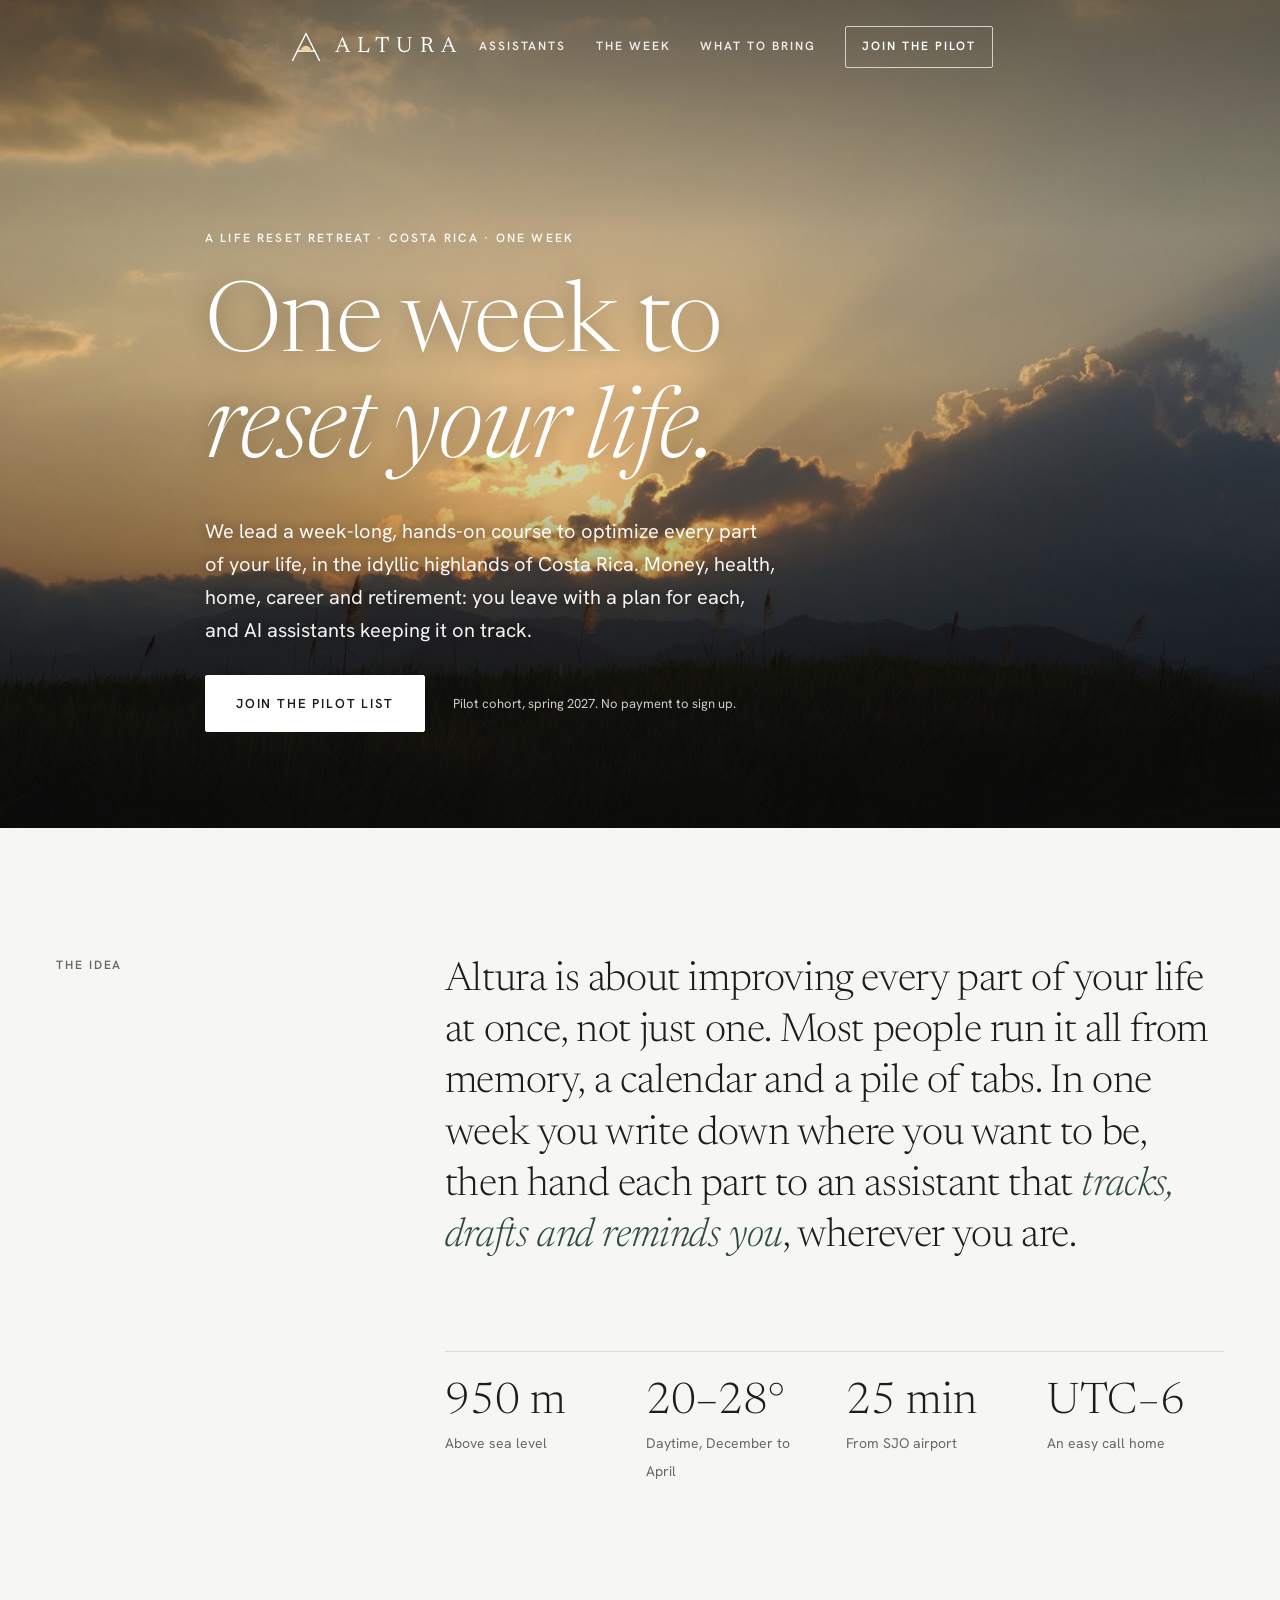
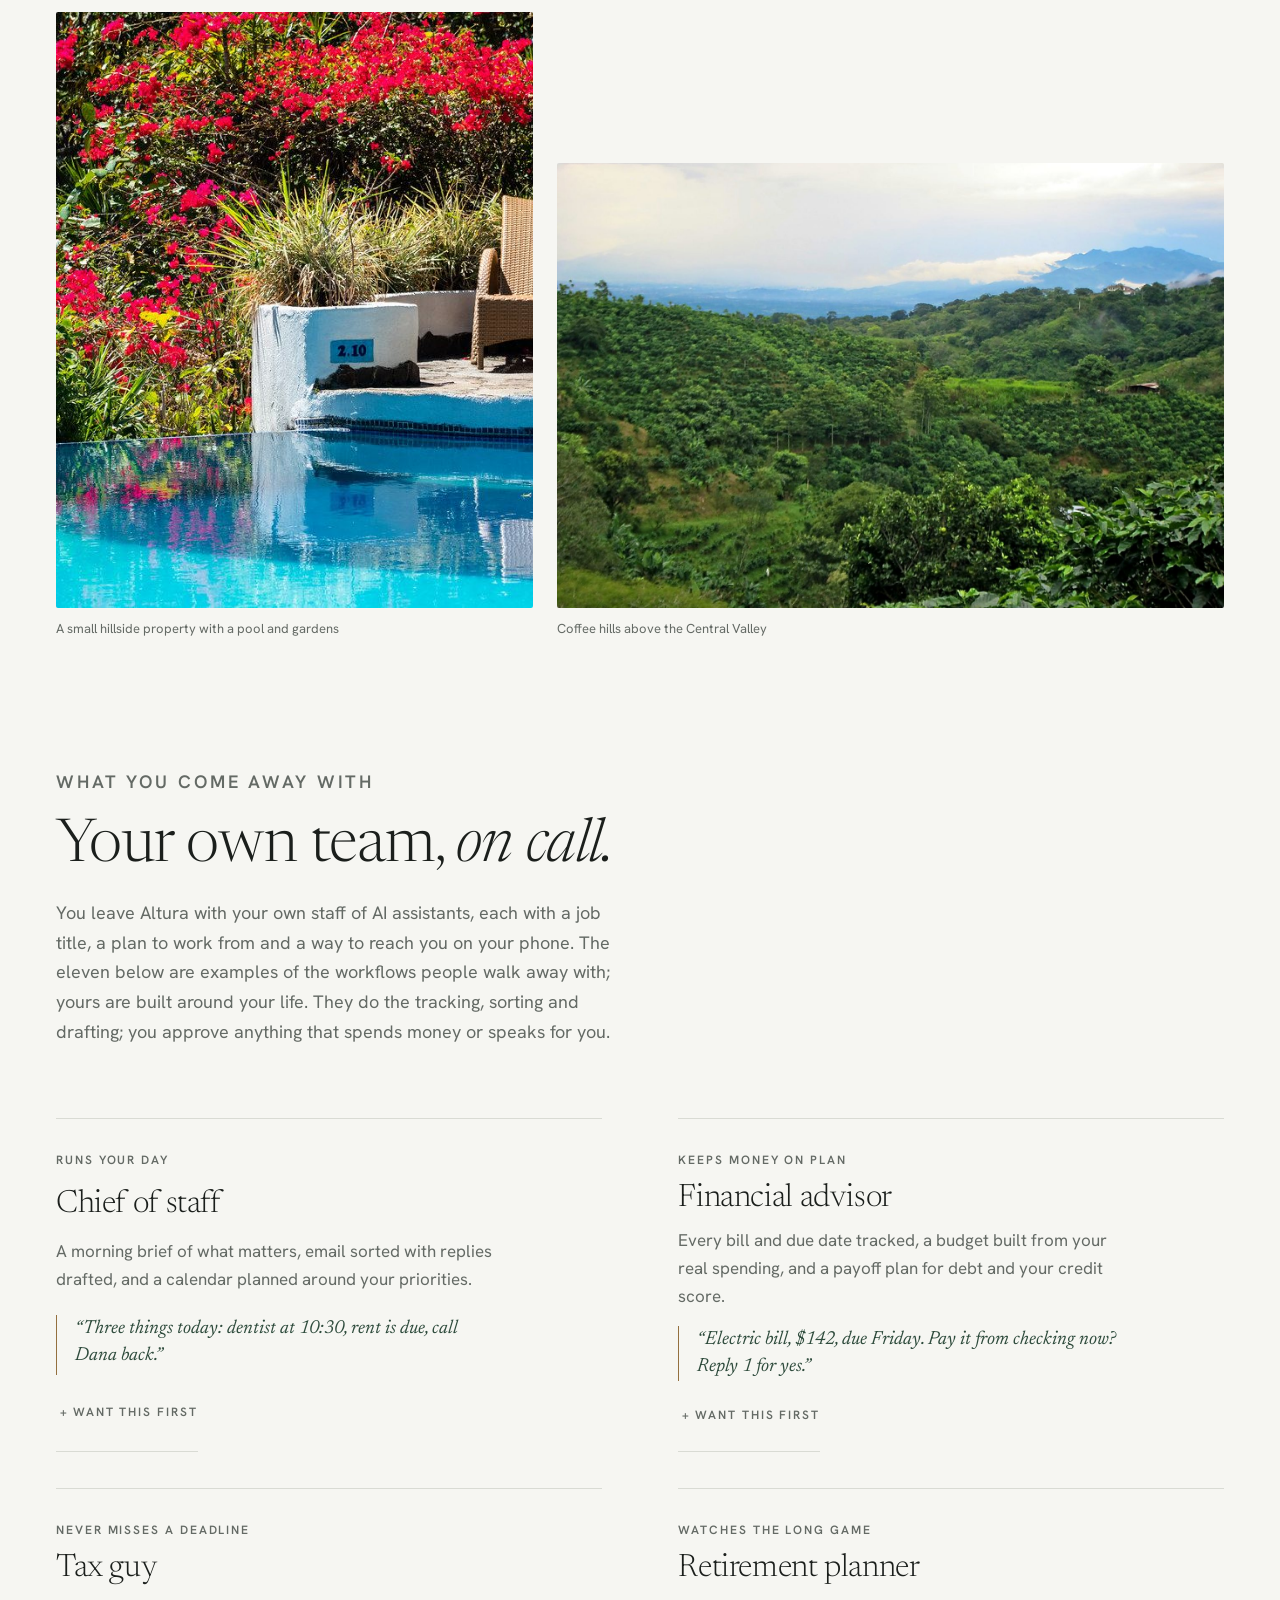
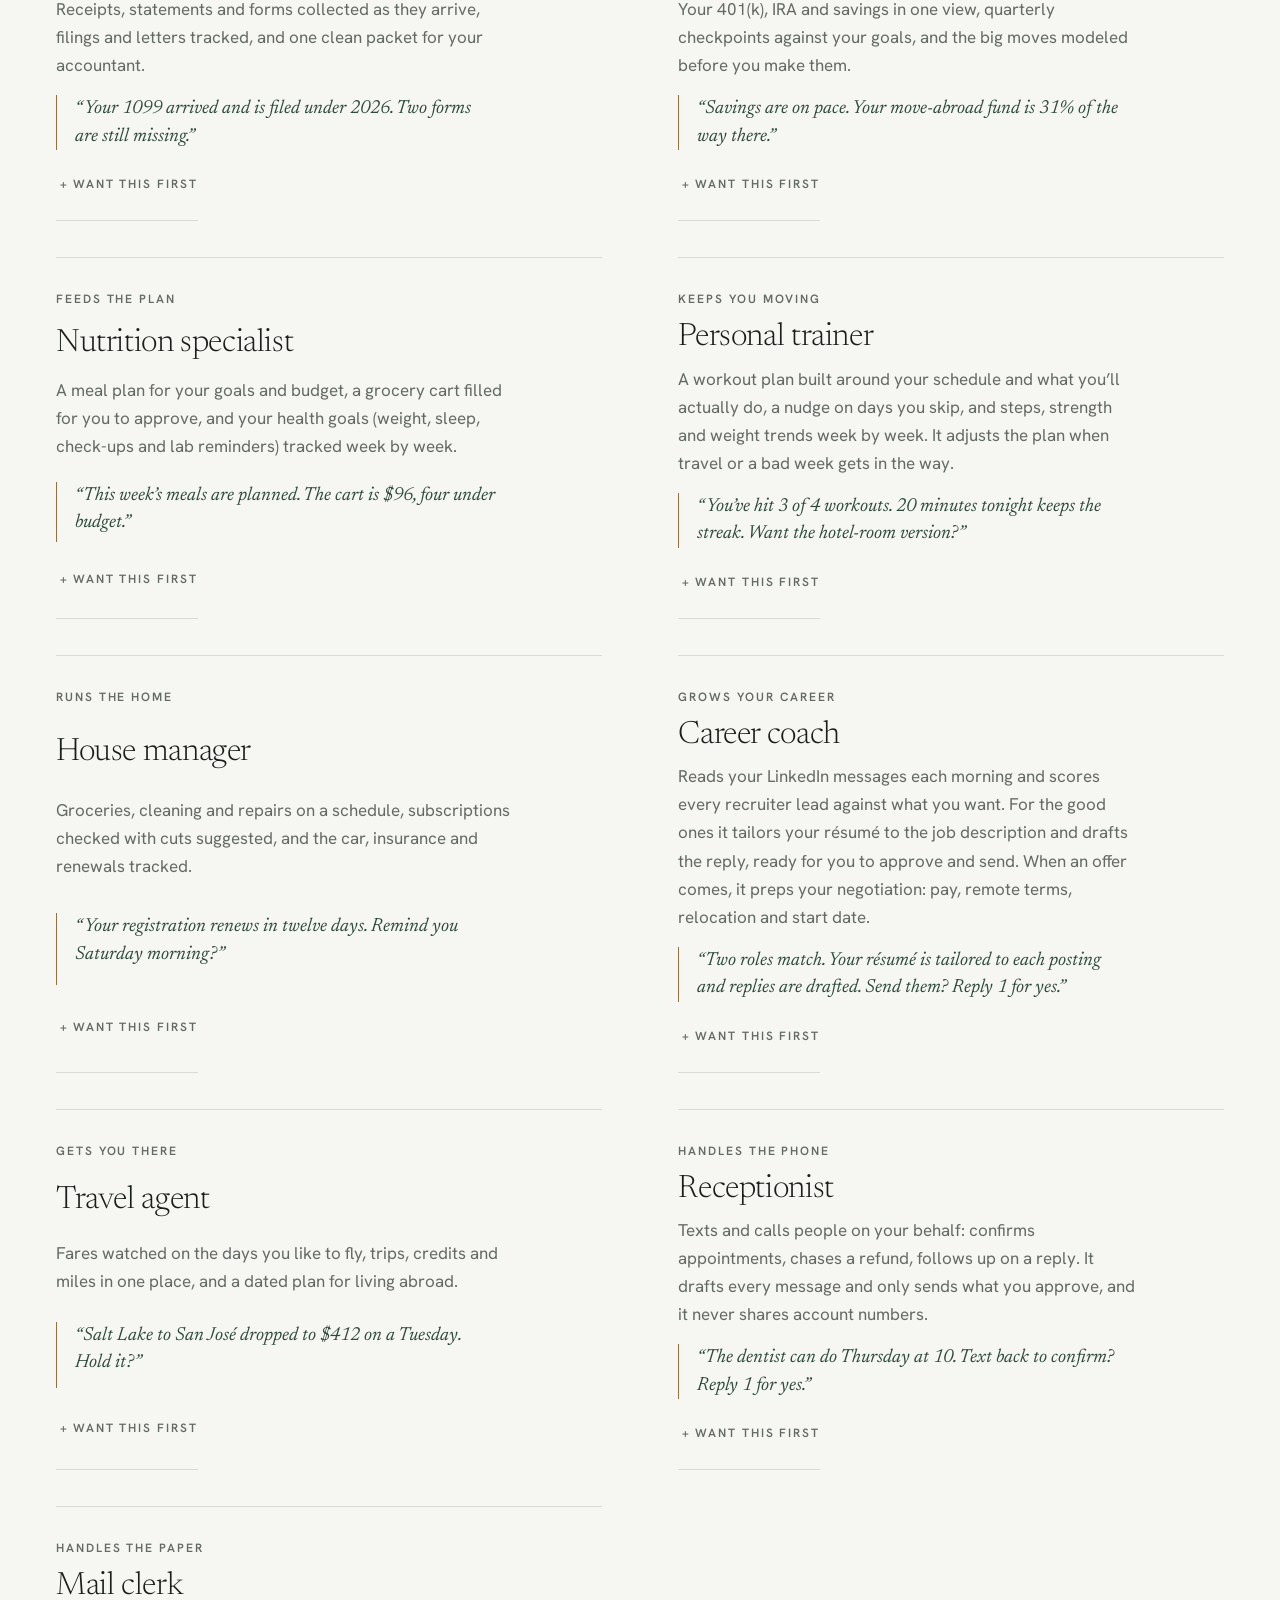
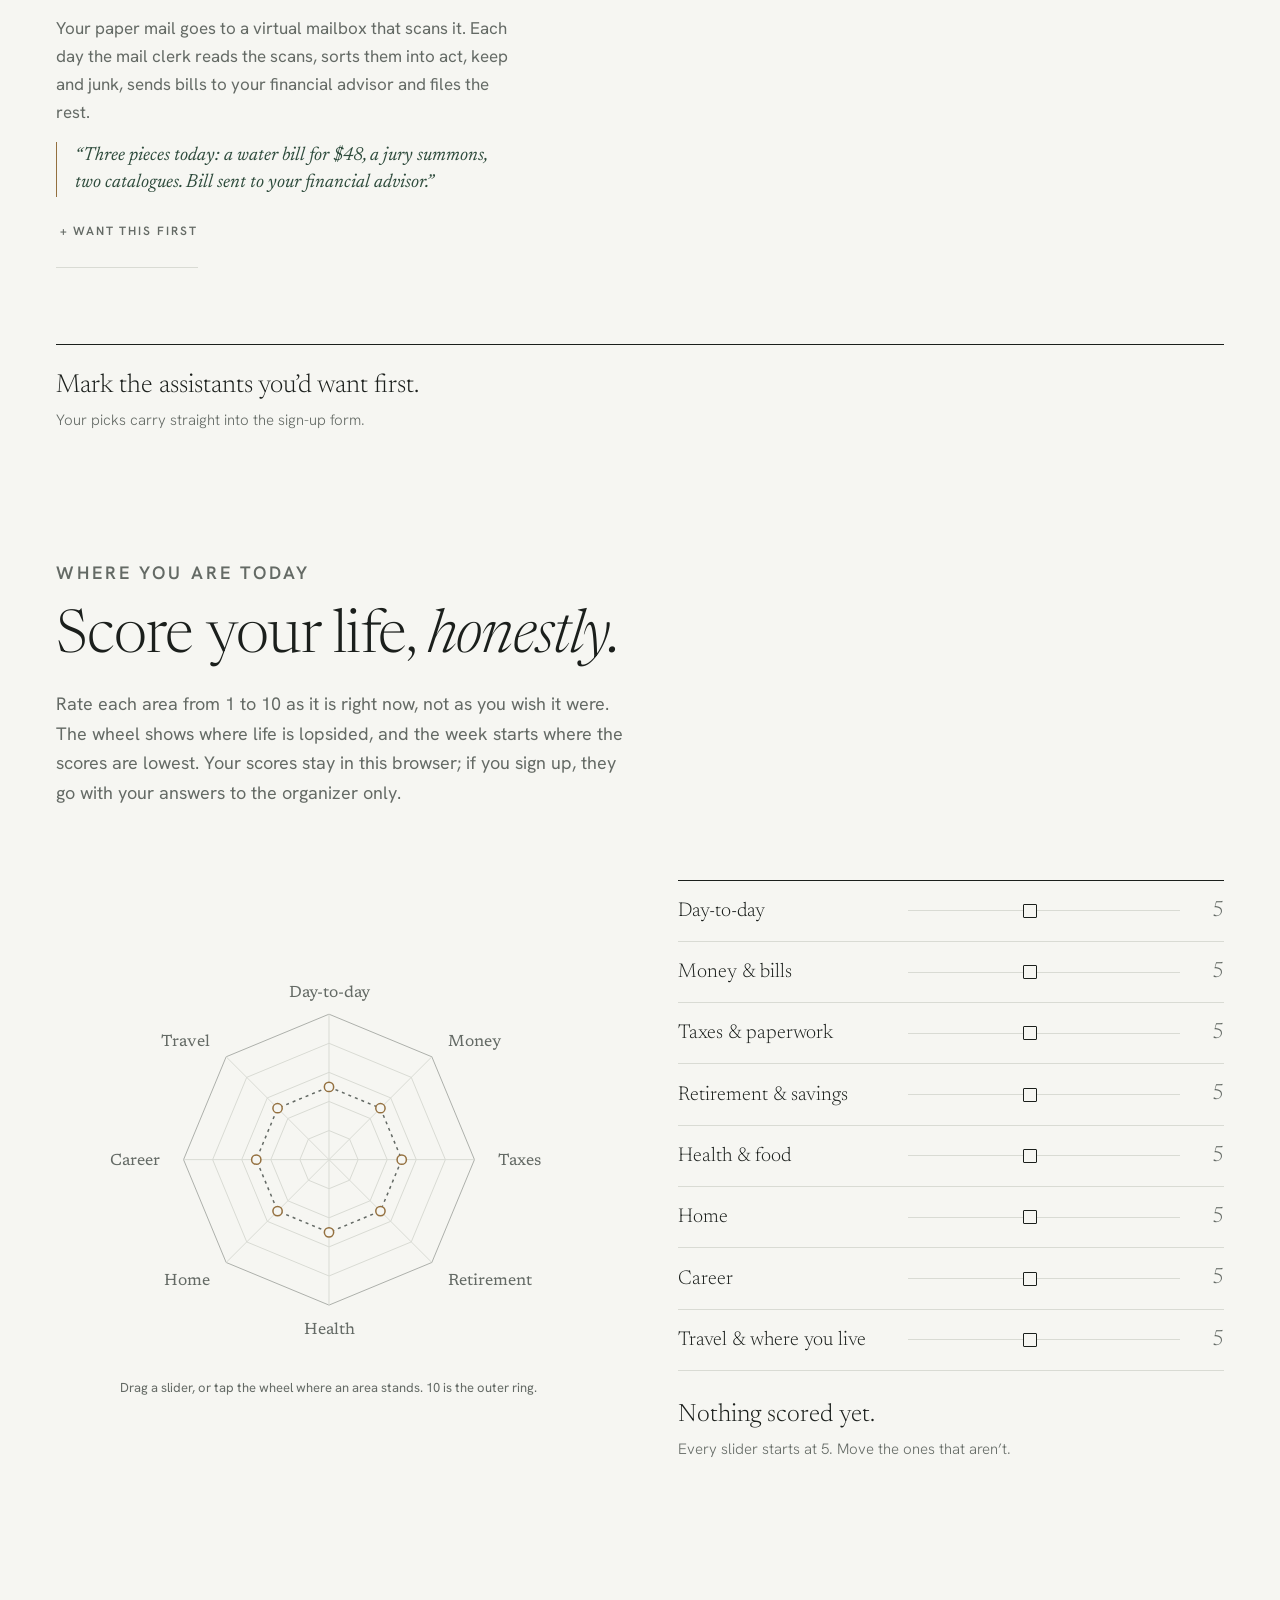
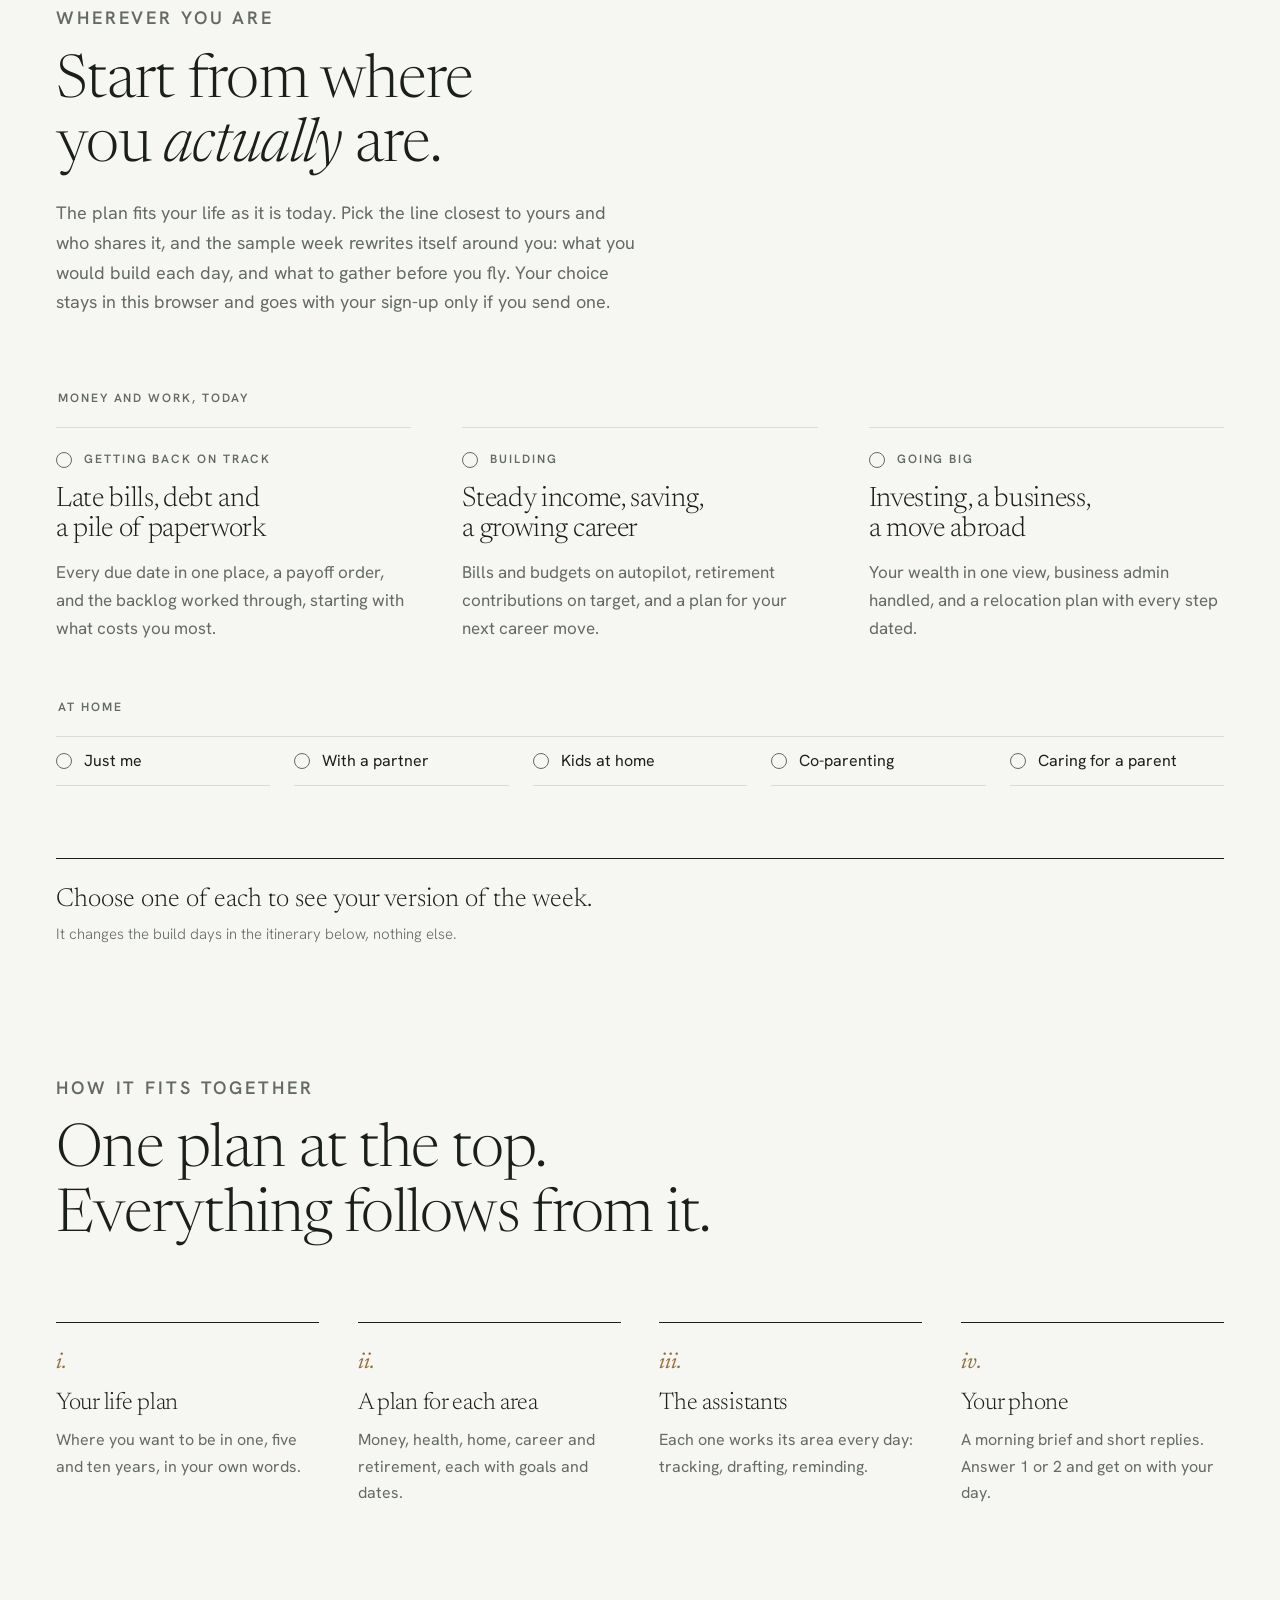
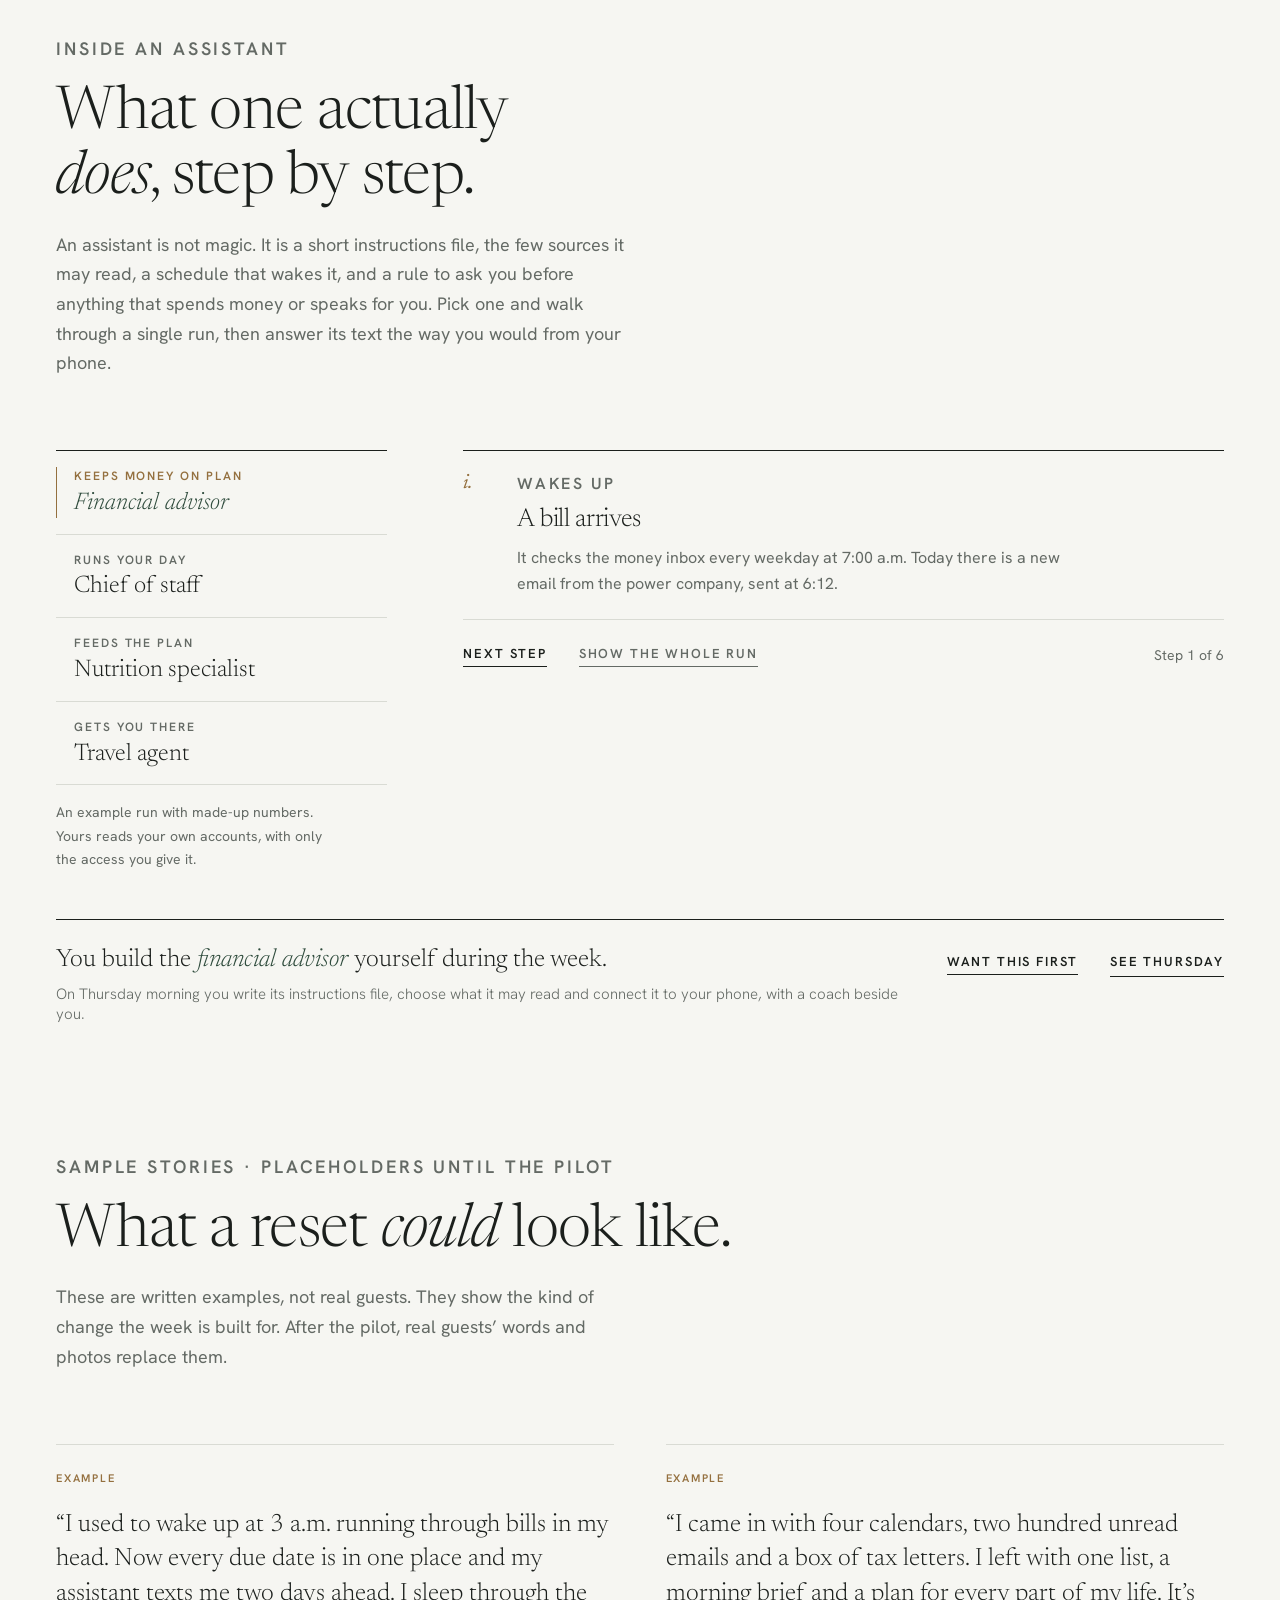
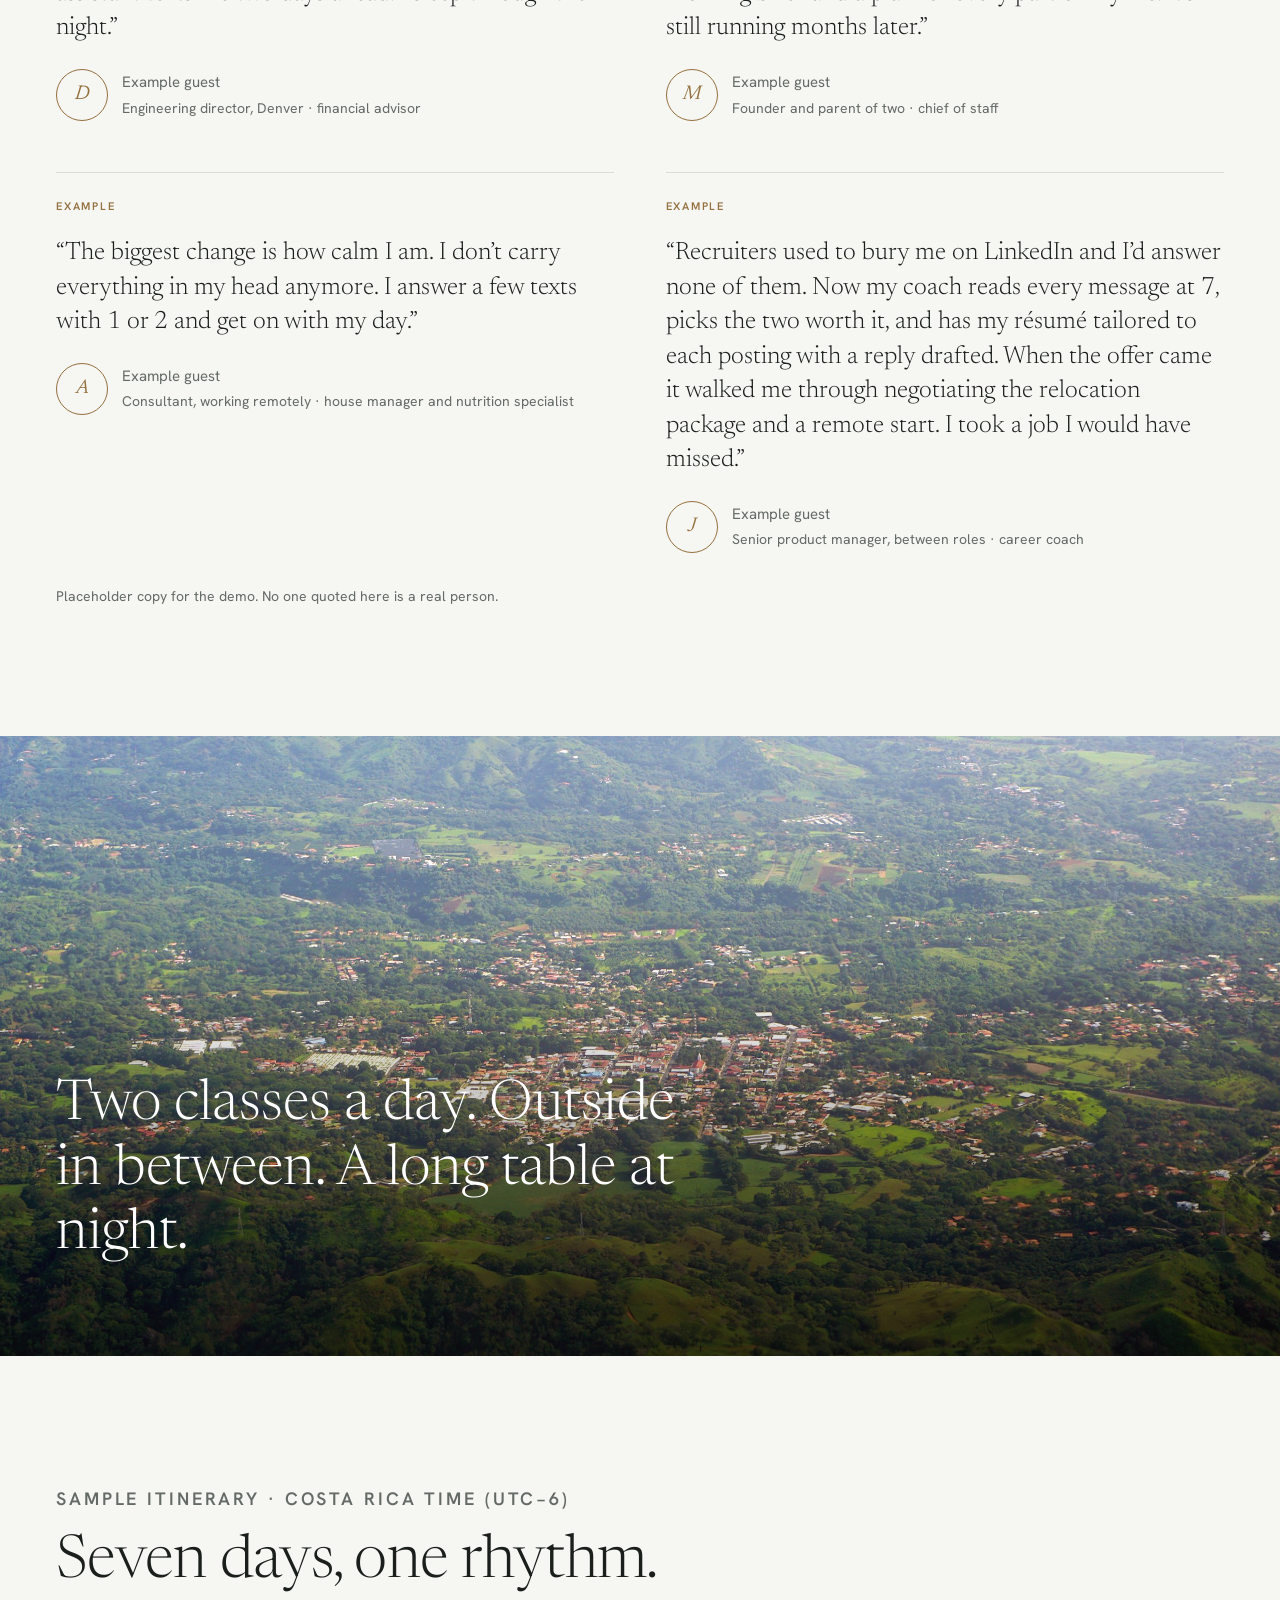
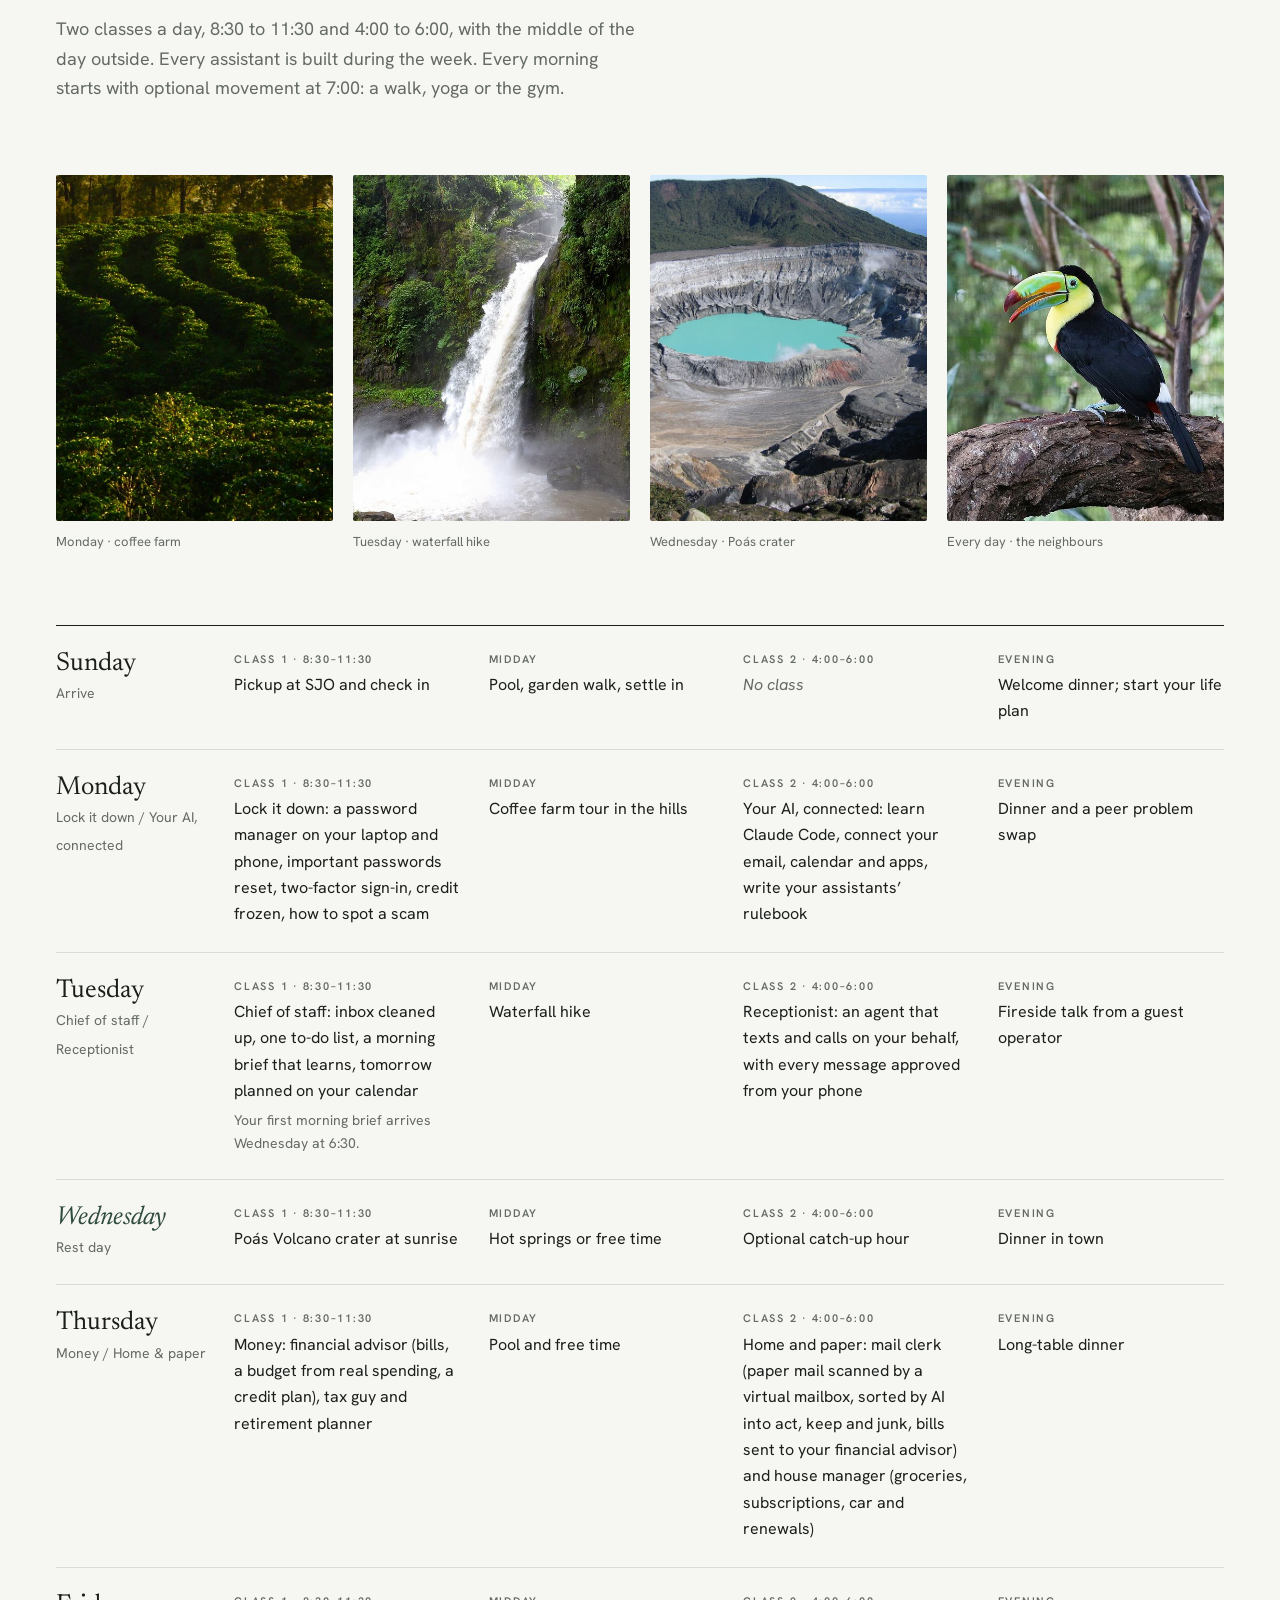
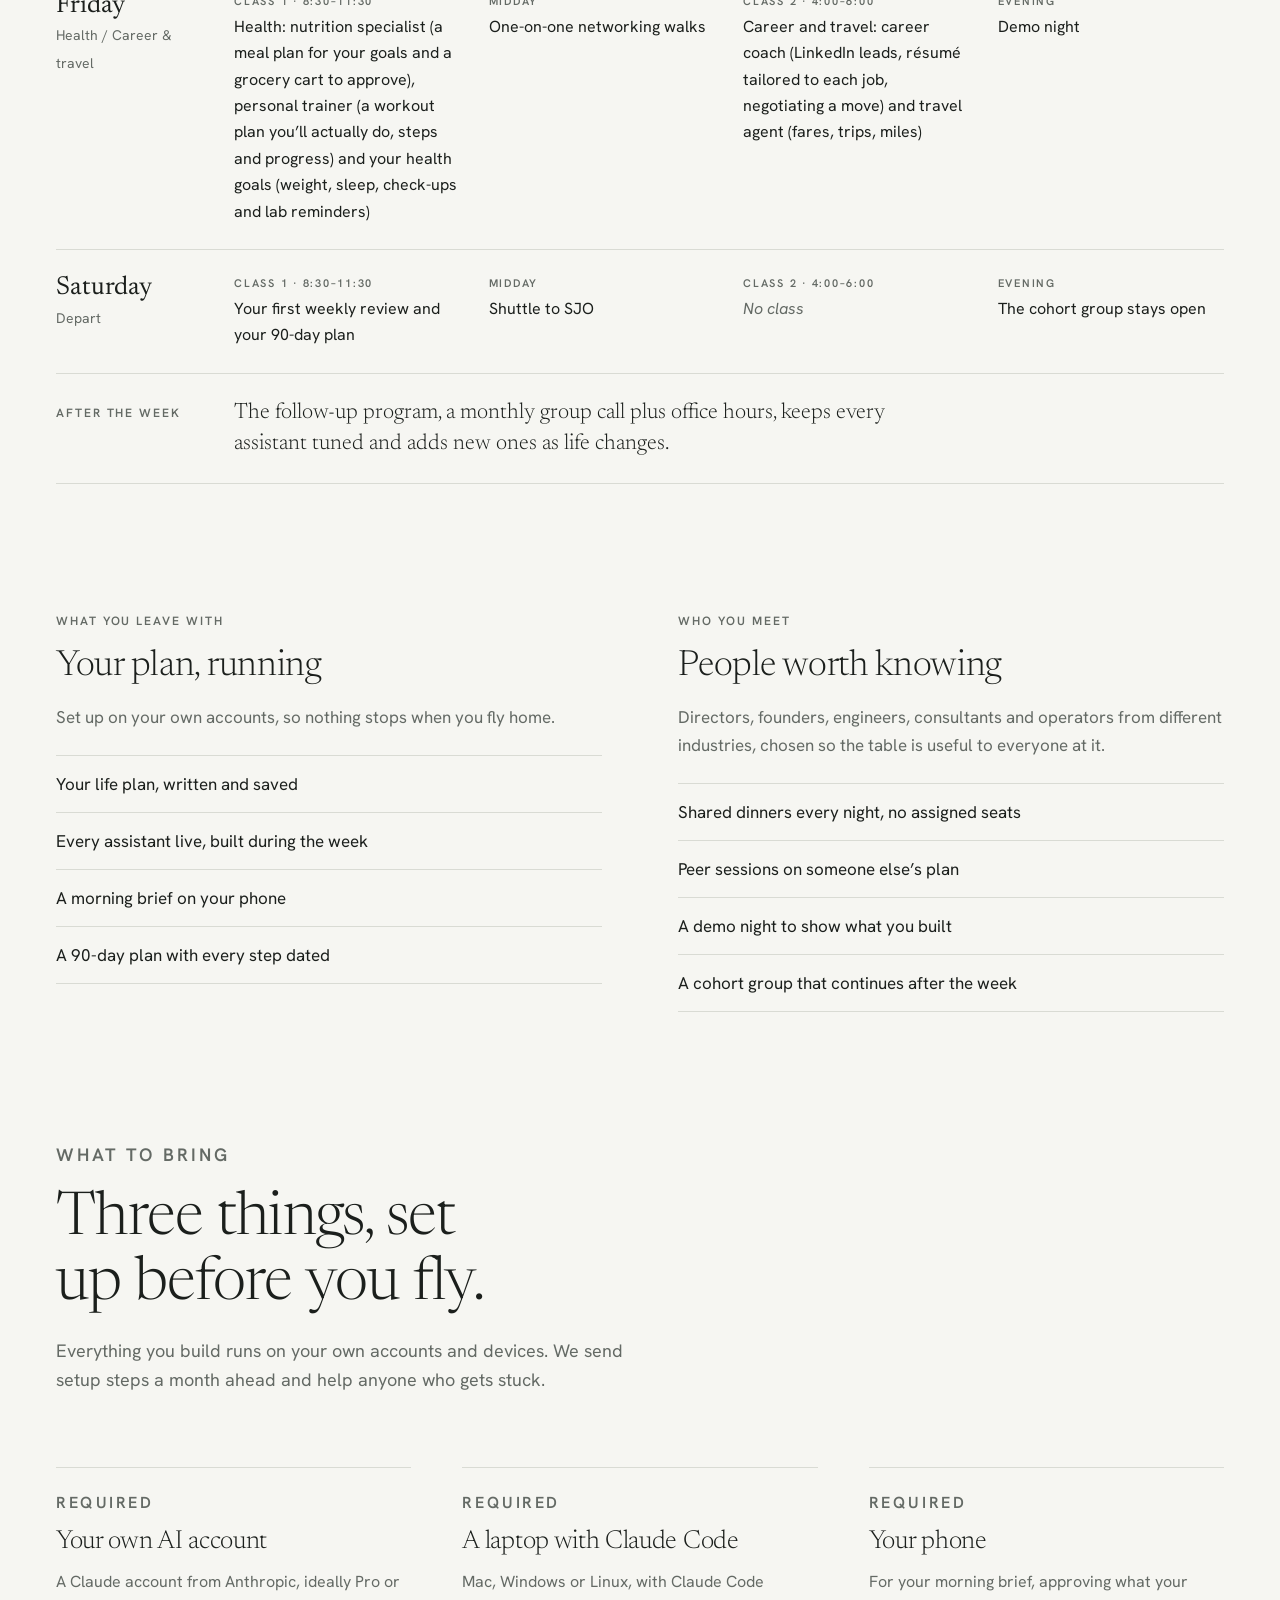
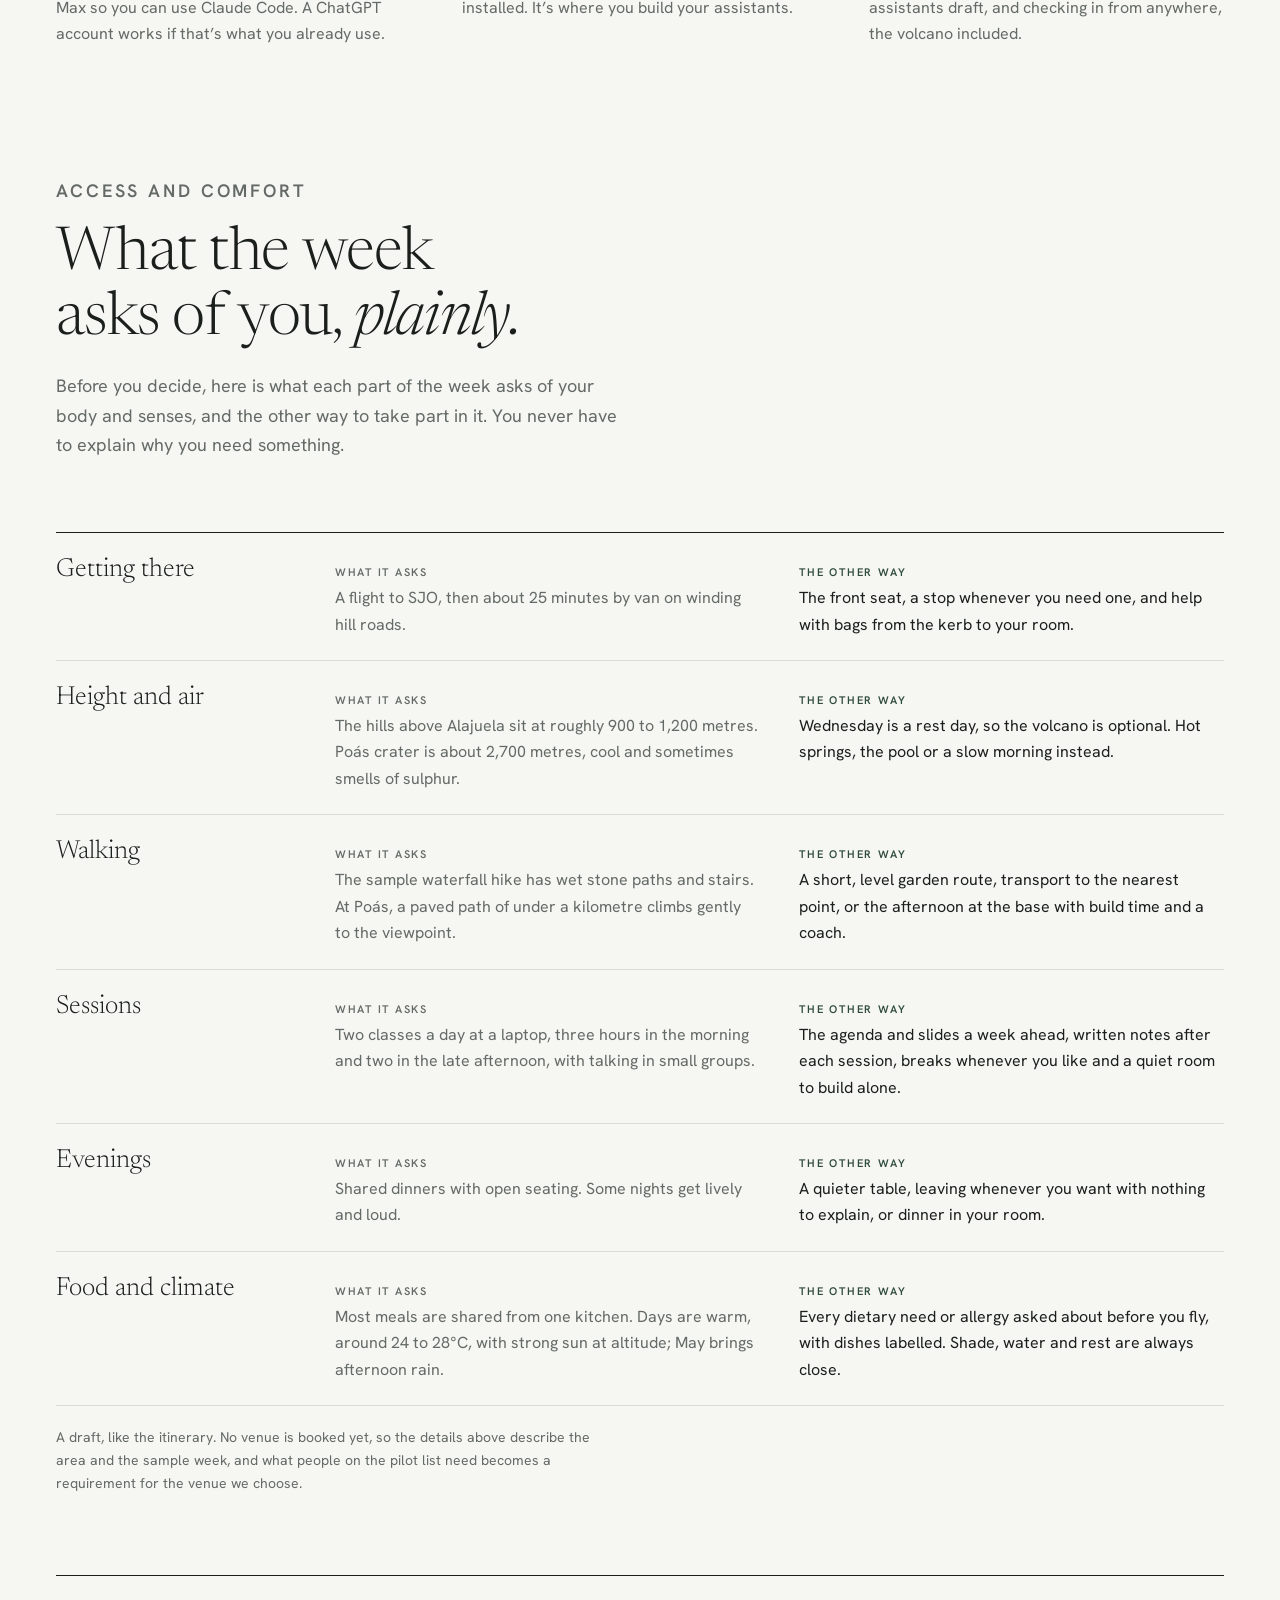
==== index.html @ 7fe6298f "Publish Altura demo page Co-Authored-By: Claude Opus 5.5 <noreply@anthropic.com>" ====
<!doctype html>
<html lang="en">
<head>
<meta charset="utf-8">
<meta name="viewport" content="width=device-width, initial-scale=1, viewport-fit=cover">
<meta name="description" content="Altura: one week in the highlands of Costa Rica to reset your life. A hands-on course where you plan every part of your life and set up AI assistants to run it.">
<meta name="robots" content="noindex">
<meta property="og:title" content="Altura · One week to reset your life">
<meta property="og:description" content="A week-long, hands-on course in the Costa Rica highlands. Plan every part of your life and leave with AI assistants keeping it on track.">
<meta property="og:image" content="img/hero-grecia-sunset.jpg">
<style>:root{padding-top:env(safe-area-inset-top,0px);padding-bottom:env(safe-area-inset-bottom,0px)}body{margin:0;font:14px system-ui,sans-serif}img{max-width:100%}[hidden]{display:none!important}</style>
<title>Altura Retreat</title>
<link rel="icon" href="data:image/svg+xml,%3Csvg%20xmlns%3D%22http%3A//www.w3.org/2000/svg%22%20viewBox%3D%220%200%2048%2048%22%3E%3Crect%20width%3D%2248%22%20height%3D%2248%22%20rx%3D%2210%22%20fill%3D%22%23f6f6f2%22/%3E%3Cg%20fill%3D%22none%22%20stroke%3D%22%231b1f1c%22%20stroke-width%3D%222.8%22%20stroke-linecap%3D%22round%22%20stroke-linejoin%3D%22round%22%3E%3Cpath%20d%3D%22M9%2040%2024%209%2039%2040%22/%3E%3Cpath%20d%3D%22M14.4%2029h19.2%22/%3E%3C/g%3E%3Cpath%20d%3D%22M17%2029a7%207%200%200%201%2014%200z%22%20fill%3D%22%2394703f%22/%3E%3C/svg%3E">
<meta name="claude:viewport-fit-sides" content="cover">
<link rel="preconnect" href="https://fonts.googleapis.com">
<link rel="stylesheet" href="https://fonts.googleapis.com/css2?family=Newsreader:ital,opsz,wght@0,6..72,300;0,6..72,400;1,6..72,300;1,6..72,400&family=Hanken+Grotesk:wght@400;500;600&display=swap">
<style>
/* Layout: editorial hospitality. Full-bleed photography, a light serif voice, hairline structure, generous whitespace. */
:root {
  --bg: #f6f6f2;        /* bone */
  --surface: #ffffff;
  --ink: #1b1f1c;
  --muted: #646a65;
  --line: #d9dbd4;
  --accent: #2e4b3c;    /* cafetal green */
  --accent-ink: #f6f6f2;
  --brass: #94703f;
  --photo-ink: #ffffff;
  --photo-shade: rgba(14, 14, 14, .62);
  --ok: #2e6b47;
  --err: #a2322a;
  --f-serif: "Newsreader", "Iowan Old Style", Georgia, serif;
  --f-sans: "Hanken Grotesk", "Helvetica Neue", Arial, system-ui, sans-serif;
  --gutter: max(16px, env(safe-area-inset-left, 0px));
  --gutter-r: max(16px, env(safe-area-inset-right, 0px));
}
@media (prefers-color-scheme: dark) {
  :root:not([data-theme="light"]) {
    --bg: #131313; --surface: #1a1a1a; --ink: #ecebe7; --muted: #a3a19c; --line: #2e2d2b;
    --accent: #d9c7a5; --accent-ink: #131313; --brass: #c8a272; --ok: #9fd0b0; --err: #f09a90; color-scheme: dark;
  }
}
:root[data-theme="dark"] {
  --bg: #131313; --surface: #1a1a1a; --ink: #ecebe7; --muted: #a3a19c; --line: #2e2d2b;
  --accent: #d9c7a5; --accent-ink: #131313; --brass: #c8a272; --ok: #9fd0b0; --err: #f09a90; color-scheme: dark;
}

* { box-sizing: border-box; }
html { scroll-behavior: smooth; }
body { background: var(--bg); color: var(--ink); font-family: var(--f-sans); font-size: 17px; line-height: 1.65; -webkit-font-smoothing: antialiased; }
.wrap { max-width: 1200px; margin: 0 auto; padding-left: var(--gutter); padding-right: var(--gutter-r); }
.narrow { max-width: 760px; }
h1, h2, h3 { font-family: var(--f-serif); font-weight: 300; line-height: 1.08; letter-spacing: -.012em; text-wrap: balance; margin: 0; }
h1 em, h2 em, h3 em { font-style: italic; }
p { margin: 0; }
a { color: inherit; text-underline-offset: 3px; text-decoration-thickness: 1px; }
:focus-visible { outline: 2px solid var(--brass); outline-offset: 3px; }
.label { font-family: var(--f-sans); font-size: 12px; font-weight: 600; letter-spacing: .16em; text-transform: uppercase; color: var(--muted); }
.rule { height: 1px; background: var(--line); border: 0; margin: 0; }
section { padding-block: clamp(72px, 10vw, 140px); }
.sec-head { display: grid; gap: 18px; margin-bottom: clamp(40px, 6vw, 72px); max-width: 760px; }
.sec-head h2 { font-size: clamp(36px, 5vw, 60px); }
.sec-head p { color: var(--muted); font-size: 18px; max-width: 58ch; }

.btn { display: inline-flex; align-items: center; justify-content: center; gap: 10px; font-family: var(--f-sans); font-size: 13px; font-weight: 600; letter-spacing: .14em; text-transform: uppercase; text-decoration: none; border: 1px solid var(--ink); background: var(--ink); color: var(--bg); padding: 17px 30px; border-radius: 2px; cursor: pointer; transition: background .2s, color .2s; }
.btn:hover { background: transparent; color: var(--ink); }
.btn:disabled { opacity: .5; cursor: progress; }
.link-arrow { font-size: 13px; font-weight: 600; letter-spacing: .14em; text-transform: uppercase; text-decoration: none; border-bottom: 1px solid currentColor; padding-bottom: 4px; }

/* Hero */
.hero { position: relative; min-height: min(860px, 92vh); color: var(--photo-ink); background: #161616; display: grid; grid-template-rows: auto 1fr; overflow: hidden; }
.hero-img { position: absolute; inset: 0; width: 100%; height: 100%; max-width: none; object-fit: cover; object-position: 40% 60%; }
.hero::after { content: ""; position: absolute; inset: 0; background: linear-gradient(180deg, rgba(14,14,14,.45) 0%, rgba(14,14,14,0) 28%, rgba(14,14,14,0) 45%, var(--photo-shade) 100%); }
.nav { position: relative; z-index: 2; display: flex; justify-content: space-between; align-items: center; gap: 16px; padding-block: 26px; }
.wordmark { font-family: var(--f-serif); font-size: 22px; letter-spacing: .32em; text-transform: uppercase; text-decoration: none; }
.brand { display: inline-flex; align-items: center; gap: 10px; }
.mark { width: 38px; height: 38px; flex: none; fill: none; stroke: currentColor; stroke-width: 1.8; stroke-linecap: round; stroke-linejoin: round; }
.mark .sun { fill: var(--brass); stroke: none; }
.hero .mark .sun { fill: #f2cf94; }
.foot-brand { display: grid; gap: 10px; align-content: start; }
.foot .mark { width: 32px; height: 32px; }
.nav-links { display: flex; gap: 30px; align-items: center; }
.nav-links a { font-size: 12px; font-weight: 600; letter-spacing: .16em; text-transform: uppercase; text-decoration: none; opacity: .88; }
.nav-links a:hover { opacity: 1; }
.nav-links .nav-join { border: 1px solid rgba(255,255,255,.7); padding: 10px 16px; border-radius: 2px; opacity: 1; }
@media (max-width: 760px) { .nav-links a:not(.nav-join) { display: none; } }
@media (max-width: 480px) { .nav .wordmark { font-size: 17px; letter-spacing: .2em; } .nav-links .nav-join { padding: 8px 12px; letter-spacing: .1em; } }
.hero-body { position: relative; z-index: 2; align-self: end; padding-block: 0 clamp(48px, 8vw, 96px); display: grid; gap: 28px; }
.hero-meta { font-size: 12px; font-weight: 600; letter-spacing: .18em; text-transform: uppercase; opacity: .9; }
.hero h1 { font-size: clamp(44px, 7.6vw, 104px); max-width: 15ch; }
.hero .lede { font-size: clamp(17px, 1.6vw, 20px); max-width: 52ch; opacity: .95; text-shadow: 0 1px 14px rgba(0,0,0,.55); }
.hero h1, .hero-meta { text-shadow: 0 1px 24px rgba(0,0,0,.35); }
.hero-cta { display: flex; flex-wrap: wrap; gap: 28px; align-items: center; }
.hero .btn { background: var(--photo-ink); color: #1b1f1c; border-color: var(--photo-ink); }
.hero .btn:hover { background: transparent; color: var(--photo-ink); }
.demo-note { font-size: 13px; opacity: .78; }

/* Idea */
.idea { display: grid; grid-template-columns: minmax(0, 1fr) minmax(0, 2.4fr); gap: 32px 64px; }
.statement { font-family: var(--f-serif); font-weight: 300; font-size: clamp(26px, 3.2vw, 40px); line-height: 1.28; letter-spacing: -.01em; }
.statement em { color: var(--accent); }
.facts { display: grid; grid-template-columns: repeat(4, minmax(0, 1fr)); gap: 24px; margin-top: clamp(48px, 7vw, 88px); padding-top: 28px; border-top: 1px solid var(--line); }
.fact .v { display: block; font-family: var(--f-serif); font-size: clamp(30px, 3.4vw, 44px); font-weight: 300; font-variant-numeric: tabular-nums; line-height: 1.1; }
.fact .k { font-size: 14px; color: var(--muted); }
@media (max-width: 760px) { .idea { grid-template-columns: 1fr; } .facts { grid-template-columns: repeat(2, minmax(0, 1fr)); } }

/* Photo pair */
.gallery { display: grid; grid-template-columns: 5fr 7fr; gap: clamp(12px, 2vw, 24px); align-items: end; }
.gallery figure { margin: 0; display: grid; gap: 10px; }
.gallery img { display: block; width: 100%; object-fit: cover; border-radius: 2px; background: var(--line); }
.gallery .tall img { aspect-ratio: 4 / 5; }
.gallery .wide img { aspect-ratio: 3 / 2; }
figcaption { font-size: 13px; color: var(--muted); }
@media (max-width: 760px) { .gallery { grid-template-columns: 1fr; } }

/* Assistants */
.assistants { display: grid; grid-template-columns: repeat(2, minmax(0, 1fr)); column-gap: clamp(32px, 6vw, 96px); }
.asst { border-top: 1px solid var(--line); padding-block: 32px 36px; display: grid; gap: 10px; min-width: 0; }
.asst h3 { font-size: clamp(26px, 2.6vw, 32px); }
.asst .does { color: var(--muted); max-width: 46ch; }
.asst .msg { font-family: var(--f-serif); font-style: italic; font-size: 19px; line-height: 1.45; color: var(--accent); margin-top: 6px; padding-left: 18px; border-left: 1px solid var(--brass); max-width: 44ch; }
@media (max-width: 760px) { .assistants { grid-template-columns: 1fr; } }
/* Shortlist: pick assistants while reading, carried into the sign-up form */
.pick { justify-self: start; margin-top: 8px; font-family: var(--f-sans); font-size: 12px; font-weight: 600; letter-spacing: .16em; text-transform: uppercase; color: var(--muted); background: none; border: 0; border-bottom: 1px solid var(--line); border-radius: 0; padding: 8px 0 6px; cursor: pointer; transition: color .2s, border-color .2s; }
.pick:hover { color: var(--ink); border-bottom-color: var(--ink); }
.pick .mark { display: inline-block; width: 1.4em; }
.pick[aria-pressed="true"] { color: var(--brass); border-bottom-color: var(--brass); }
.shortlist { display: grid; grid-template-columns: minmax(0, 1fr) auto; gap: 16px 40px; align-items: baseline; margin-top: clamp(24px, 4vw, 40px); padding-top: 24px; border-top: 1px solid var(--ink); }
.shortlist-text { font-family: var(--f-serif); font-weight: 300; font-size: clamp(20px, 2.2vw, 26px); line-height: 1.35; }
.shortlist-text em { color: var(--accent); }
.shortlist-text .sub { display: block; font-family: var(--f-sans); font-size: 15px; color: var(--muted); margin-top: 6px; }
.shortlist .link-arrow { white-space: nowrap; color: var(--ink); }
.shortlist .link-arrow[hidden] { display: none; }
@media (max-width: 640px) { .shortlist { grid-template-columns: 1fr; } }

/* Life wheel: score each area 1-10, see the shape, start the shortlist with the lowest two */
.lw { display: grid; grid-template-columns: minmax(0, 1fr) minmax(0, 1fr); gap: clamp(32px, 6vw, 96px); align-items: center; }
.lw-figure { margin: 0; min-width: 0; }
.lw-figure svg { display: block; width: 100%; max-width: 480px; height: auto; margin-inline: auto; overflow: visible; cursor: crosshair; -webkit-tap-highlight-color: transparent; }
.lw-figure .ring { fill: none; stroke: var(--line); stroke-width: 1; vector-effect: non-scaling-stroke; }
.lw-figure .ring.outer { stroke: var(--muted); stroke-opacity: .5; }
.lw-figure .spoke { stroke: var(--line); stroke-width: 1; vector-effect: non-scaling-stroke; }
.lw-figure .shape { fill: var(--brass); fill-opacity: .1; stroke: var(--accent); stroke-width: 1.5; stroke-linejoin: round; vector-effect: non-scaling-stroke; }
.lw-figure .shape.idle { stroke: var(--muted); stroke-dasharray: 3 4; fill-opacity: 0; }
.lw-figure .dot { fill: var(--bg); stroke: var(--brass); stroke-width: 1.5; vector-effect: non-scaling-stroke; }
.lw-figure .dot.low { fill: var(--brass); }
.lw-figure .ax { font-family: var(--f-serif); font-size: 11px; fill: var(--muted); }
.lw-figure .ax.low { fill: var(--accent); font-style: italic; }
.lw-figure figcaption { text-align: center; margin-top: 14px; }
.lw-rows { border-top: 1px solid var(--ink); }
.lw-row { display: grid; grid-template-columns: minmax(0, 1fr) minmax(0, 1.3fr) 2.4ch; gap: 6px 20px; align-items: center; padding-block: 12px; border-bottom: 1px solid var(--line); }
.lw-row label { font-family: var(--f-serif); font-weight: 300; font-size: 20px; line-height: 1.2; }
.lw-row output { font-family: var(--f-serif); font-weight: 300; font-size: 22px; font-variant-numeric: tabular-nums; text-align: right; color: var(--muted); }
.lw-row.set output { color: var(--ink); }
.lw-row.low label { font-style: italic; color: var(--accent); }
.lw-row input[type=range] { -webkit-appearance: none; appearance: none; width: 100%; height: 28px; margin: 0; background: transparent; cursor: pointer; }
.lw-row input[type=range]::-webkit-slider-runnable-track { height: 1px; background: var(--line); }
.lw-row input[type=range]::-moz-range-track { height: 1px; background: var(--line); }
.lw-row input[type=range]::-webkit-slider-thumb { -webkit-appearance: none; width: 14px; height: 14px; margin-top: -6.5px; border-radius: 1px; border: 1px solid var(--ink); background: var(--bg); }
.lw-row input[type=range]::-moz-range-thumb { width: 12px; height: 12px; border-radius: 1px; border: 1px solid var(--ink); background: var(--bg); }
.lw-row.set input[type=range]::-webkit-slider-thumb { background: var(--ink); }
.lw-row.set input[type=range]::-moz-range-thumb { background: var(--ink); }
.lw-row input[type=range]:focus { outline: none; }
.lw-row input[type=range]:focus-visible { outline: 2px solid var(--brass); outline-offset: 2px; }
.lw-read { display: grid; gap: 16px; margin-top: 28px; }
.lw-text { font-family: var(--f-serif); font-weight: 300; font-size: clamp(20px, 2.2vw, 25px); line-height: 1.35; }
.lw-text em { color: var(--accent); }
.lw-text .sub { display: block; font-family: var(--f-sans); font-size: 15px; color: var(--muted); margin-top: 6px; }
.lw-actions { display: flex; flex-wrap: wrap; gap: 14px 32px; align-items: center; }
.text-btn { font-family: var(--f-sans); font-size: 13px; font-weight: 600; letter-spacing: .14em; text-transform: uppercase; color: var(--ink); background: none; border: 0; border-bottom: 1px solid currentColor; border-radius: 0; padding: 0 0 4px; cursor: pointer; }
.text-btn.quiet { color: var(--muted); }
.text-btn[hidden] { display: none; }
.text-btn:disabled { color: var(--muted); border-bottom-color: transparent; cursor: default; }
@media (max-width: 860px) { .lw { grid-template-columns: 1fr; } .lw-figure svg { max-width: 400px; } }
@media (max-width: 520px) { .lw-row { grid-template-columns: minmax(0, 1fr) 2.4ch; } .lw-row input[type=range] { grid-column: 1 / -1; grid-row: 2; } }

/* Starting points, now a picker: stage + home life rewrite the week around the visitor */
.starts { display: grid; grid-template-columns: repeat(3, minmax(0, 1fr)); gap: clamp(28px, 4vw, 56px); }
.start { display: grid; gap: 14px; align-content: start; padding-top: 22px; border-top: 1px solid var(--line); cursor: pointer; transition: border-color .2s; }
.start h3 { font-size: 28px; transition: color .2s; }
.start p { color: var(--muted); }
.start:hover { border-top-color: var(--muted); }
.start.on { border-top-color: var(--brass); }
.start.on h3 { color: var(--accent); font-style: italic; }
.start.on .label { color: var(--brass); }
.fit-mark { cursor: pointer; }
@media (max-width: 860px) { .starts { grid-template-columns: 1fr; } }
.fit-q { margin-top: clamp(36px, 5vw, 56px); }
.fit-q:first-of-type { margin-top: 0; }
.fit-q > legend { display: block; margin-bottom: 18px; }
.fit-mark { display: flex; gap: 12px; align-items: center; }
.fit-q input[type=radio] { appearance: none; -webkit-appearance: none; width: 16px; height: 16px; border: 1px solid var(--muted); border-radius: 50%; margin: 0; flex: none; display: grid; place-content: center; cursor: pointer; background: transparent; }
.fit-q input[type=radio]::after { content: ""; width: 8px; height: 8px; border-radius: 50%; background: var(--ink); transform: scale(0); transition: transform .15s; }
.fit-q input[type=radio]:checked { border-color: var(--ink); }
.fit-q input[type=radio]:checked::after { transform: scale(1); }
.fit-q input[type=radio]:focus-visible { outline: 2px solid var(--brass); outline-offset: 2px; }
.fit-home { display: grid; grid-template-columns: repeat(5, minmax(0, 1fr)); gap: 0 24px; border-top: 1px solid var(--line); }
@media (max-width: 860px) { .fit-home { grid-template-columns: repeat(2, minmax(0, 1fr)); } }
@media (max-width: 520px) { .fit-home { grid-template-columns: 1fr; } }
.fit-out { margin-top: clamp(40px, 6vw, 72px); padding-top: 24px; border-top: 1px solid var(--ink); display: grid; gap: 24px; }
.fit-text { font-family: var(--f-serif); font-weight: 300; font-size: clamp(20px, 2.2vw, 26px); line-height: 1.35; max-width: 46ch; }
.fit-text em { color: var(--accent); }
.fit-text .sub { display: block; font-family: var(--f-sans); font-size: 15px; color: var(--muted); margin-top: 6px; }
.fit-grid { display: grid; grid-template-columns: minmax(0, 1.6fr) minmax(0, 1fr); gap: 32px clamp(32px, 6vw, 96px); }
.fit-days { margin: 0; border-top: 1px solid var(--line); }
.fit-day { display: grid; grid-template-columns: 150px minmax(0, 1fr); gap: 4px 28px; padding-block: 16px; border-bottom: 1px solid var(--line); }
.fit-day dt { font-family: var(--f-serif); font-size: 20px; line-height: 1.25; }
.fit-day dt span { display: block; font-family: var(--f-sans); font-size: 13px; color: var(--muted); }
.fit-day dd { margin: 0; font-size: 16px; min-width: 0; }
.fit-gather h3 { font-size: 24px; }
.fit-gather .list { font-size: 16px; }
.fit-actions { display: flex; flex-wrap: wrap; gap: 14px 32px; align-items: center; }
.fit-out[hidden], .fit-grid[hidden] { display: none; }
@media (max-width: 860px) { .fit-grid { grid-template-columns: 1fr; } }
@media (max-width: 520px) { .fit-day { grid-template-columns: 1fr; } }
.day-you { grid-column: 1 / -1; font-family: var(--f-serif); font-style: italic; font-size: 18px; line-height: 1.45; color: var(--accent); padding-left: 18px; border-left: 1px solid var(--brass); max-width: 70ch; }
.day-you .label { font-style: normal; display: block; margin-bottom: 2px; }
@media (min-width: 861px) { .day-you { grid-column: 2 / -1; } }

/* Inside an assistant: one example run, stepped through from trigger to reply */
.aw { display: grid; grid-template-columns: minmax(0, 1fr) minmax(0, 2.3fr); gap: 32px clamp(32px, 6vw, 96px); align-items: start; }
.aw-pickers { display: grid; border-top: 1px solid var(--ink); }
.aw-pick { display: grid; gap: 2px; text-align: left; font: inherit; color: var(--ink); background: none; border: 0; border-bottom: 1px solid var(--line); border-radius: 0; padding: 16px 0 16px 18px; cursor: pointer; position: relative; transition: color .2s; }
.aw-pick::before { content: ""; position: absolute; left: 0; top: 16px; bottom: 16px; width: 1px; background: transparent; transition: background .2s; }
.aw-pick .label { transition: color .2s; }
.aw-pick .nm { font-family: var(--f-serif); font-weight: 300; font-size: 24px; line-height: 1.2; }
.aw-pick:hover .nm { color: var(--accent); }
.aw-pick[aria-pressed="true"]::before { background: var(--brass); }
.aw-pick[aria-pressed="true"] .nm { font-style: italic; color: var(--accent); }
.aw-pick[aria-pressed="true"] .label { color: var(--brass); }
.aw-pick:focus-visible { outline-offset: -2px; }
.aw-note { font-size: 14px; color: var(--muted); margin-top: 16px; max-width: 34ch; }
.aw-run { min-width: 0; }
.aw-steps { list-style: none; margin: 0; padding: 0; border-top: 1px solid var(--ink); }
.aw-step { display: grid; grid-template-columns: 3.4ch minmax(0, 1fr); gap: 4px 20px; padding-block: 20px 22px; border-bottom: 1px solid var(--line); animation: aw-in .35s ease-out; }
.aw-step[hidden] { display: none; }
.aw-n { font-family: var(--f-serif); font-style: italic; font-size: 20px; line-height: 1.25; color: var(--muted); }
.aw-step.now .aw-n { color: var(--brass); }
.aw-body { display: grid; gap: 8px; min-width: 0; }
.aw-body h3 { font-size: clamp(22px, 2.2vw, 26px); line-height: 1.2; }
.aw-body p { color: var(--muted); font-size: 16px; max-width: 62ch; }
.aw-reads { list-style: none; margin: 2px 0 0; padding: 0; font-size: 16px; }
.aw-reads li { display: grid; grid-template-columns: minmax(0, 11em) minmax(0, 1fr); gap: 2px 20px; padding-block: 8px; border-top: 1px solid var(--line); }
.aw-reads li span:first-child { color: var(--muted); }
.aw-rules { margin: 2px 0 0; padding: 0 0 0 18px; border-left: 1px solid var(--brass); list-style: none; display: grid; gap: 6px; font-family: var(--f-serif); font-style: italic; font-size: 18px; line-height: 1.45; color: var(--accent); max-width: 58ch; }
.aw-never { font-size: 15px; }
.aw-never strong { font-weight: 600; color: var(--ink); }
.aw-math { font-variant-numeric: tabular-nums; }
.aw-text { font-family: var(--f-serif); font-style: italic; font-size: 19px; line-height: 1.45; color: var(--accent); padding-left: 18px; border-left: 1px solid var(--brass); max-width: 48ch; }
.aw-replies { display: flex; flex-wrap: wrap; gap: 12px 28px; align-items: center; margin-top: 4px; }
.aw-reply[aria-pressed="true"] { color: var(--brass); }
.aw-out { color: var(--ink) !important; }
.aw-out:empty { display: none; }
.aw-controls { display: flex; flex-wrap: wrap; gap: 14px 32px; align-items: center; margin-top: 24px; }
.aw-count { font-size: 14px; color: var(--muted); margin-left: auto; font-variant-numeric: tabular-nums; }
.aw-foot { display: grid; grid-template-columns: minmax(0, 1fr) auto; gap: 16px 40px; align-items: baseline; margin-top: clamp(32px, 5vw, 48px); padding-top: 24px; border-top: 1px solid var(--ink); }
.aw-foot-text { font-family: var(--f-serif); font-weight: 300; font-size: clamp(20px, 2.2vw, 25px); line-height: 1.35; }
.aw-foot-text em { color: var(--accent); }
.aw-foot-text .sub { display: block; font-family: var(--f-sans); font-size: 15px; color: var(--muted); margin-top: 6px; }
.aw-foot-actions { display: flex; flex-wrap: wrap; gap: 14px 32px; align-items: center; }
.sr-only { position: absolute; width: 1px; height: 1px; padding: 0; margin: -1px; overflow: hidden; clip: rect(0 0 0 0); white-space: nowrap; border: 0; }
@keyframes aw-in { from { opacity: 0; transform: translateY(6px); } to { opacity: 1; transform: none; } }
@media (max-width: 860px) { .aw { grid-template-columns: 1fr; } .aw-pickers { grid-template-columns: repeat(2, minmax(0, 1fr)); column-gap: 24px; } .aw-note { max-width: none; } .aw-foot { grid-template-columns: 1fr; } }
@media (max-width: 520px) { .aw-pick .nm { font-size: 20px; } .aw-reads li { grid-template-columns: 1fr; } .aw-step { grid-template-columns: 2.6ch minmax(0, 1fr); gap: 4px 12px; } .aw-count { margin-left: 0; width: 100%; } }

/* Flow */
.flow { list-style: none; margin: 0; padding: 0; display: grid; grid-template-columns: repeat(4, minmax(0, 1fr)); gap: clamp(20px, 3vw, 40px); counter-reset: step; }
.flow li { counter-increment: step; display: grid; gap: 10px; align-content: start; padding-top: 22px; border-top: 1px solid var(--ink); }
.flow li::before { content: counter(step, lower-roman) "."; font-family: var(--f-serif); font-style: italic; font-size: 22px; color: var(--brass); }
.flow h3 { font-size: 24px; }
.flow p { color: var(--muted); font-size: 16px; }
@media (max-width: 860px) { .flow { grid-template-columns: repeat(2, minmax(0, 1fr)); } }
@media (max-width: 520px) { .flow { grid-template-columns: 1fr; } }

/* Placeholder testimonials */
.quotes { display: grid; grid-template-columns: repeat(2, minmax(0, 1fr)); gap: clamp(28px, 4vw, 56px); }
.quote { margin: 0; display: grid; gap: 22px; align-content: start; padding-top: 24px; border-top: 1px solid var(--line); }
.quote blockquote { margin: 0; font-family: var(--f-serif); font-weight: 300; font-size: clamp(21px, 2vw, 25px); line-height: 1.38; }
.quote figcaption { display: flex; gap: 14px; align-items: center; }
.monogram { width: 52px; height: 52px; flex: none; border-radius: 50%; border: 1px solid var(--brass); display: grid; place-content: center; font-family: var(--f-serif); font-style: italic; font-size: 20px; color: var(--brass); }
.quote .who { display: grid; gap: 2px; font-size: 15px; }
.quote .who span { color: var(--muted); font-size: 14px; }
.sample-tag { font-size: 11px; font-weight: 600; letter-spacing: .16em; text-transform: uppercase; color: var(--brass); }
.quotes-note { margin-top: 32px; font-size: 14px; color: var(--muted); max-width: 62ch; }
@media (max-width: 860px) { .quotes { grid-template-columns: 1fr; } }

/* Full-bleed interlude */
.interlude { position: relative; min-height: min(620px, 80vh); display: grid; align-items: end; color: var(--photo-ink); overflow: hidden; padding-block: 0; background: #161616; }
.interlude img { position: absolute; inset: 0; width: 100%; height: 100%; max-width: none; object-fit: cover; }
.interlude::after { content: ""; position: absolute; inset: 0; background: linear-gradient(180deg, rgba(14,14,14,0) 35%, var(--photo-shade) 100%); }
.interlude .wrap { position: relative; z-index: 1; width: 100%; padding-block: clamp(48px, 7vw, 88px); }
.interlude p { font-family: var(--f-serif); font-weight: 300; font-size: clamp(30px, 4.4vw, 56px); line-height: 1.15; max-width: 20ch; }

/* Itinerary */
.strip { display: grid; grid-template-columns: repeat(4, minmax(0, 1fr)); gap: clamp(10px, 1.6vw, 20px); margin-bottom: clamp(40px, 6vw, 72px); }
.strip figure { margin: 0; display: grid; gap: 10px; }
.strip img { display: block; width: 100%; aspect-ratio: 4 / 5; object-fit: cover; border-radius: 2px; background: var(--line); }
@media (max-width: 760px) { .strip { grid-template-columns: repeat(2, minmax(0, 1fr)); } }
.days { border-top: 1px solid var(--ink); }
.day { display: grid; grid-template-columns: 150px repeat(4, minmax(0, 1fr)); gap: 8px 28px; padding-block: 24px; border-bottom: 1px solid var(--line); }
.day-label strong { display: block; font-family: var(--f-serif); font-weight: 400; font-size: 26px; line-height: 1.1; }
.day-label span { font-size: 14px; color: var(--muted); }
.slot { min-width: 0; }
.slot .t { display: block; font-size: 11px; font-weight: 600; letter-spacing: .16em; text-transform: uppercase; color: var(--muted); margin-bottom: 4px; }
.slot p { font-size: 16px; }
.day.rest .day-label strong { font-style: italic; color: var(--accent); }
.slot .slot-note { font-size: 14px; color: var(--muted); margin-top: 4px; }
.slot .slot-none { color: var(--muted); font-style: italic; }
.week-after { display: grid; grid-template-columns: 150px minmax(0, 1fr); gap: 8px 28px; padding-block: 24px; border-bottom: 1px solid var(--line); }
.week-after .label { padding-top: 6px; }
.week-after p:last-child { font-family: var(--f-serif); font-weight: 300; font-size: clamp(19px, 2vw, 22px); line-height: 1.4; max-width: 60ch; }
@media (max-width: 980px) { .day, .week-after { grid-template-columns: 1fr; } .week-after .label { padding-top: 0; } }

/* Two columns: leave with / people, bring */
.cols { display: grid; grid-template-columns: repeat(2, minmax(0, 1fr)); gap: clamp(40px, 6vw, 96px); }
.col { display: grid; gap: 16px; align-content: start; }
.col h3 { font-size: clamp(28px, 3vw, 36px); }
.col > p { color: var(--muted); }
.list { list-style: none; margin: 8px 0 0; padding: 0; border-top: 1px solid var(--line); }
.list li { padding-block: 14px; border-bottom: 1px solid var(--line); }
@media (max-width: 760px) { .cols { grid-template-columns: 1fr; } }
.bring { display: grid; grid-template-columns: repeat(3, minmax(0, 1fr)); gap: clamp(28px, 4vw, 56px); }
.bring-item { display: grid; gap: 12px; align-content: start; padding-top: 22px; border-top: 1px solid var(--line); }
.bring-item h3 { font-size: 26px; }
.bring-item p { color: var(--muted); font-size: 16px; }
@media (max-width: 860px) { .bring { grid-template-columns: 1fr; } }

/* Join */
.join { background: var(--surface); border-top: 1px solid var(--line); }
.join-grid { display: grid; grid-template-columns: minmax(0, 1fr) minmax(0, 1.2fr); gap: clamp(40px, 7vw, 120px); align-items: start; }
@media (max-width: 900px) { .join-grid { grid-template-columns: 1fr; } }
.join-intro { display: grid; gap: 20px; position: sticky; top: calc(env(safe-area-inset-top, 0px) + 32px); }
.join-intro h2 { font-size: clamp(40px, 5vw, 64px); }
.join-intro > p { color: var(--muted); }
.included { list-style: none; margin: 0; padding: 0; border-top: 1px solid var(--line); font-size: 16px; }
.included li { padding-block: 12px; border-bottom: 1px solid var(--line); display: flex; justify-content: space-between; gap: 16px; }
.included li span:last-child { color: var(--muted); }
.form { display: grid; gap: 30px; }
.alt-link { font-size: 15px; color: var(--muted); padding-bottom: 24px; border-bottom: 1px solid var(--line); }
.row2 { display: grid; grid-template-columns: repeat(2, minmax(0, 1fr)); gap: 30px; }
@media (max-width: 560px) { .row2 { grid-template-columns: 1fr; } }
.field { display: grid; gap: 8px; min-width: 0; }
.field label.choice { font-size: 16px; font-weight: 400; letter-spacing: 0; text-transform: none; color: var(--ink); padding-block: 11px; }
.field label, .field legend { font-size: 12px; font-weight: 600; letter-spacing: .14em; text-transform: uppercase; color: var(--muted); padding: 0; }
.hint { font-size: 14px; color: var(--muted); text-transform: none; letter-spacing: 0; font-weight: 400; }
input[type=text], input[type=email], select, textarea { font: inherit; font-size: 18px; color: var(--ink); background: transparent; border: 0; border-bottom: 1px solid var(--line); border-radius: 0; padding: 10px 0; width: 100%; transition: border-color .2s; }
input:focus, select:focus, textarea:focus { outline: none; border-bottom-color: var(--ink); }
input:focus-visible, select:focus-visible, textarea:focus-visible { outline: none; box-shadow: 0 1px 0 0 var(--ink); }
textarea { min-height: 96px; resize: vertical; }
select { appearance: none; -webkit-appearance: none; background-image: linear-gradient(45deg, transparent 50%, var(--muted) 50%), linear-gradient(135deg, var(--muted) 50%, transparent 50%); background-position: calc(100% - 12px) 55%, calc(100% - 6px) 55%; background-size: 6px 6px; background-repeat: no-repeat; padding-right: 28px; }
select option { background: var(--surface); color: var(--ink); }
fieldset { border: 0; padding: 0; margin: 0; }
.choices { display: grid; grid-template-columns: repeat(2, minmax(0, 1fr)); gap: 0 24px; margin-top: 6px; }
@media (max-width: 560px) { .choices { grid-template-columns: 1fr; } }
.choice { display: flex; gap: 12px; align-items: center; padding-block: 11px; border-bottom: 1px solid var(--line); cursor: pointer; font-size: 16px; }
.choice input { appearance: none; -webkit-appearance: none; width: 16px; height: 16px; border: 1px solid var(--muted); border-radius: 1px; margin: 0; flex: none; display: grid; place-content: center; cursor: pointer; }
.choice input::after { content: ""; width: 8px; height: 8px; background: var(--ink); transform: scale(0); transition: transform .15s; }
.choice input:checked { border-color: var(--ink); }
.choice input:checked::after { transform: scale(1); }
.choice input:focus-visible { outline: 2px solid var(--brass); outline-offset: 2px; }
.form-actions { display: flex; gap: 20px; align-items: center; flex-wrap: wrap; }
.status { font-size: 15px; min-height: 1.4em; }
.status.err { color: var(--err); }
.status.ok { color: var(--ok); }
.draft-note { margin-top: -14px; }
.draft-state { font-size: 14px; color: var(--muted); min-height: 1.4em; }
.owner-drafts { font-size: 15px; color: var(--muted); }
tr.is-draft td { color: var(--muted); }
/* Your record: every stored field, word for word, with delete */
.record { margin-top: clamp(56px, 8vw, 96px); border-top: 1px solid var(--ink); }
.record summary { list-style: none; cursor: pointer; display: grid; gap: 8px; padding: 26px 40px 26px 0; position: relative; }
.record summary::-webkit-details-marker { display: none; }
.record summary::after { content: ""; position: absolute; right: 6px; top: 50%; width: 10px; height: 10px; border-right: 1px solid var(--ink); border-bottom: 1px solid var(--ink); transform: translateY(-70%) rotate(45deg); transition: transform .25s; }
.record[open] summary::after { transform: translateY(-20%) rotate(-135deg); }
.record summary:focus-visible { outline: 2px solid var(--brass); outline-offset: 3px; }
.record-title { font-family: var(--f-serif); font-weight: 300; font-size: clamp(26px, 3vw, 36px); line-height: 1.15; }
.record-body { padding-bottom: 12px; display: grid; gap: 32px; }
.record-lede { color: var(--muted); max-width: 62ch; }
.record-list { margin: 0; border-top: 1px solid var(--line); }
.record-list > div { display: grid; grid-template-columns: minmax(0, 1fr) minmax(0, 2.6fr); gap: 4px 32px; padding-block: 14px; border-bottom: 1px solid var(--line); }
.record-list dt { font-size: 12px; font-weight: 600; letter-spacing: .16em; text-transform: uppercase; color: var(--muted); padding-top: 3px; }
.record-list dd { margin: 0; min-width: 0; overflow-wrap: anywhere; white-space: pre-line; }
.record-list dd.none { color: var(--muted); }
.record-cols { display: grid; grid-template-columns: repeat(3, minmax(0, 1fr)); gap: 24px 48px; }
.record-cols p:not(.label) { color: var(--muted); font-size: 15px; margin-top: 8px; }
.record-actions { display: grid; gap: 16px; justify-items: start; border-top: 1px solid var(--line); padding-top: 24px; }
.record-confirm { display: grid; gap: 16px; max-width: 60ch; }
.record-confirm[hidden], .record-actions[hidden] { display: none; }
.record-confirm-btns { display: flex; flex-wrap: wrap; align-items: center; gap: 16px 28px; }
@media (max-width: 760px) { .record-cols { grid-template-columns: 1fr; } .record-list > div { grid-template-columns: 1fr; } }
@media (prefers-reduced-motion: reduce) { .record summary::after { transition: none; } }
/* Access, plainly: what each part of the week asks of body and senses, the other way to take part, and what would help */
.skip { position: absolute; left: var(--gutter); top: 12px; z-index: 10; background: var(--bg); color: var(--ink); padding: 12px 18px; border: 1px solid var(--ink); border-radius: 2px; font-size: 13px; font-weight: 600; letter-spacing: .14em; text-transform: uppercase; text-decoration: none; transform: translateY(-200%); }
.skip:focus, .skip:focus-visible { transform: none; }
main:focus { outline: none; }
.acc-list { margin: 0; border-top: 1px solid var(--ink); }
.acc-row { display: grid; grid-template-columns: minmax(0, .9fr) minmax(0, 1.6fr) minmax(0, 1.6fr); gap: 10px 40px; padding-block: 22px; border-bottom: 1px solid var(--line); align-items: baseline; }
.acc-row dt { font-family: var(--f-serif); font-weight: 300; font-size: clamp(22px, 2.2vw, 26px); line-height: 1.2; }
.acc-row dd { margin: 0; min-width: 0; display: grid; gap: 4px; font-size: 16px; }
.acc-row dd .label { font-size: 11px; }
.acc-row dd.asks p { color: var(--muted); }
.acc-row dd.other .label { color: var(--accent); }
.acc-foot { margin-top: 20px; font-size: 14px; color: var(--muted); max-width: 70ch; }
.acc-needs { display: grid; grid-template-columns: minmax(0, 1fr) minmax(0, 1.6fr); gap: 32px clamp(32px, 6vw, 96px); margin-top: clamp(48px, 7vw, 80px); padding-top: 28px; border-top: 1px solid var(--ink); }
.acc-needs h3 { font-size: clamp(28px, 3vw, 38px); }
.acc-needs .acc-intro { display: grid; gap: 14px; align-content: start; }
.acc-needs .acc-intro p:not(.label) { color: var(--muted); }
.acc-needs .choices { margin-top: 0; }
.acc-needs legend.sr-only { position: absolute; }
.acc-form { display: grid; gap: 24px; min-width: 0; }
.acc-actions { display: flex; flex-wrap: wrap; align-items: baseline; gap: 14px 28px; }
.acc-actions .link-arrow { color: var(--ink); }
.acc-summary { color: var(--muted); font-size: 15px; }
.access-line a { color: var(--ink); }
@media (max-width: 760px) { .acc-row { grid-template-columns: 1fr; } .acc-needs { grid-template-columns: 1fr; } }
/* Where things stand: an honest ledger of settled, draft and open decisions */
.ledger { border-top: 1px solid var(--ink); margin: 0; }
.ledger-row { display: grid; grid-template-columns: minmax(0, 1.1fr) 96px minmax(0, 2.4fr); gap: 6px 32px; padding-block: 22px; border-bottom: 1px solid var(--line); align-items: baseline; }
.ledger-row dt { font-family: var(--f-serif); font-weight: 300; font-size: clamp(22px, 2.2vw, 26px); line-height: 1.2; }
.ledger-row .state { font-size: 11px; font-weight: 600; letter-spacing: .16em; text-transform: uppercase; color: var(--muted); }
.ledger-row .state.settled { color: var(--accent); }
.ledger-row .state.draft { color: var(--brass); }
.ledger-row dd { margin: 0; min-width: 0; }
.ledger-row .why { color: var(--muted); font-size: 16px; }
.ledger-row .link-arrow { display: inline-block; margin-top: 10px; font-size: 12px; color: var(--ink); }
.ledger-foot { display: flex; flex-wrap: wrap; justify-content: space-between; gap: 8px 32px; margin-top: 20px; font-size: 14px; color: var(--muted); }
@media (max-width: 760px) { .ledger-row { grid-template-columns: minmax(0, 1fr) auto; } .ledger-row .detail { grid-column: 1 / -1; } }
.done { display: grid; gap: 18px; padding-block: 24px; }
.done h3 { font-size: clamp(34px, 4vw, 48px); }
.done p { color: var(--muted); }

/* Ask your employer: a request letter built from the visitor's own answers */
.ask-grid { display: grid; grid-template-columns: minmax(0, 1fr) minmax(0, 1.25fr); gap: clamp(40px, 7vw, 120px); align-items: start; }
@media (max-width: 900px) { .ask-grid { grid-template-columns: 1fr; } }
.ask-controls { display: grid; gap: 26px; }
.ask-controls .sec-head { margin-bottom: 8px; }
.ask-assume { border-top: 1px solid var(--line); padding-top: 18px; display: grid; gap: 8px; font-size: 15px; color: var(--muted); }
.ask-assume ul { margin: 0; padding-left: 18px; display: grid; gap: 4px; }
.ask-letter { display: grid; gap: 18px; min-width: 0; }
.ask-letter textarea { font-family: var(--f-serif); font-weight: 300; font-size: 19px; line-height: 1.6; min-height: 520px; border-top: 1px solid var(--ink); border-bottom: 1px solid var(--line); padding: 22px 0; }
.ask-letter textarea:focus-visible { box-shadow: none; border-bottom-color: var(--ink); outline: 2px solid var(--brass); outline-offset: 3px; }
.ask-actions { display: flex; flex-wrap: wrap; align-items: center; gap: 18px 28px; }
.ask-actions .status { flex-basis: 100%; color: var(--muted); }
@media (max-width: 560px) { .ask-letter textarea { font-size: 17px; min-height: 600px; } }

/* Owner panel */
.owner { display: grid; gap: 16px; }
.owner h2 { font-size: 36px; }
.table-wrap { overflow-x: auto; border-top: 1px solid var(--ink); }
table { border-collapse: collapse; width: 100%; font-size: 14px; }
th, td { text-align: left; padding: 12px 12px 12px 0; border-bottom: 1px solid var(--line); vertical-align: top; }
th { font-size: 11px; font-weight: 600; letter-spacing: .14em; text-transform: uppercase; color: var(--muted); }
td { font-variant-numeric: tabular-nums; }

footer { border-top: 1px solid var(--line); padding-block: 48px 64px; font-size: 14px; color: var(--muted); }
.foot { display: grid; grid-template-columns: auto 1fr; gap: 24px 64px; align-items: start; }
.foot .wordmark { color: var(--ink); font-size: 18px; }
.credits { font-size: 12px; margin-top: 12px; }
@media (max-width: 760px) { .foot { grid-template-columns: 1fr; } }
/* Pocket guide: on phones the header links are hidden, so a hairline bar keeps place, contents and sign-up progress at the thumb. */
.pocket { display: none; }
@media (max-width: 760px) {
  .pocket { display: block; position: fixed; left: 0; right: 0; bottom: 0; z-index: 9; background: var(--bg); color: var(--ink); border-top: 1px solid var(--line); padding-bottom: env(safe-area-inset-bottom, 0px); transform: translateY(0); transition: transform .3s ease; }
  .pocket[hidden] { display: none; }
  .pocket.is-away, .pocket.is-typing { transform: translateY(110%); }
  html.has-pocket body { padding-bottom: calc(76px + env(safe-area-inset-bottom, 0px)); }
}
.pocket-meter { position: absolute; left: 0; top: -1px; height: 1px; width: 0; background: var(--brass); transition: width .4s ease; }
.pocket-bar { display: grid; grid-template-columns: minmax(0, 1fr) auto; gap: 16px; align-items: center; padding-block: 10px; }
.pocket-toggle { display: grid; gap: 1px; justify-items: start; min-width: 0; min-height: 48px; align-content: center; background: none; border: 0; padding: 0; color: inherit; text-align: left; cursor: pointer; font: inherit; }
.pocket-toggle .label { font-size: 11px; display: flex; gap: 8px; align-items: center; }
.pocket-caret { display: inline-block; width: 8px; height: 8px; border-right: 1px solid currentColor; border-bottom: 1px solid currentColor; transform: translateY(-2px) rotate(-135deg); transition: transform .2s; }
.pocket-toggle[aria-expanded="true"] .pocket-caret { transform: translateY(-5px) rotate(45deg); }
.pocket-here { font-family: var(--f-serif); font-weight: 300; font-size: 20px; line-height: 1.2; max-width: 100%; overflow: hidden; text-overflow: ellipsis; white-space: nowrap; }
.pocket-join { display: grid; justify-items: center; gap: 1px; min-height: 48px; align-content: center; padding: 6px 18px; border: 1px solid var(--ink); background: var(--ink); color: var(--bg); border-radius: 2px; text-decoration: none; font-family: var(--f-sans); font-size: 12px; font-weight: 600; letter-spacing: .14em; text-transform: uppercase; cursor: pointer; }
.pocket-join .pocket-count { font-size: 11px; font-weight: 500; letter-spacing: .08em; text-transform: none; opacity: .8; }
.pocket-sheet { border-bottom: 1px solid var(--line); max-height: min(68vh, 560px); overflow-y: auto; overscroll-behavior: contain; padding-block: 18px 8px; }
.pocket-sheet[hidden] { display: none; }
.pocket-sheet .label { margin-bottom: 6px; }
.pocket-list { list-style: none; margin: 0; padding: 0; counter-reset: pk; }
.pocket-list li { counter-increment: pk; border-top: 1px solid var(--line); }
.pocket-list li:first-child { border-top: 0; }
.pocket-list a { display: grid; grid-template-columns: 2.2em minmax(0, 1fr) auto; gap: 12px; align-items: baseline; padding: 12px 0; min-height: 48px; text-decoration: none; }
.pocket-list a::before { content: counter(pk, decimal-leading-zero); font-size: 12px; color: var(--muted); font-variant-numeric: tabular-nums; }
.pocket-list .t { font-family: var(--f-serif); font-weight: 300; font-size: 20px; line-height: 1.25; }
.pocket-list .s { font-size: 12px; font-weight: 600; letter-spacing: .12em; text-transform: uppercase; color: var(--muted); }
.pocket-list a[aria-current="true"] .t { font-style: italic; color: var(--accent); }
.pocket-list a[aria-current="true"] .s { color: var(--brass); }
.pocket-foot { display: grid; gap: 4px; padding-top: 14px; margin-top: 4px; border-top: 1px solid var(--ink); font-size: 14px; color: var(--muted); }
.pocket-foot strong { font-weight: 500; color: var(--ink); }
.pocket-foot .link-arrow { justify-self: start; margin-top: 10px; color: var(--ink); }
@media (prefers-reduced-motion: reduce) { html { scroll-behavior: auto; } * { transition: none !important; animation: none !important; } }
</style>

<a class="skip" href="#main" id="skip-link">Skip to content</a>
</head>
<body>
<header class="hero">
  <img class="hero-img" src="img/hero-grecia-sunset.jpg" alt="Sunset breaking through clouds over the hills of Grecia, in Costa Rica's Central Valley" fetchpriority="high">
  <div class="wrap nav">
    <a class="wordmark brand" href="#top" id="top" aria-label="Altura, back to top"><svg class="mark" viewBox="0 0 48 48" aria-hidden="true" focusable="false"><path d="M7 41 24 7 41 41"/><path d="M13 29h22"/><path class="sun" d="M17.5 29a6.5 6.5 0 0 1 13 0z"/></svg><span>Altura</span></a>
    <nav class="nav-links" aria-label="Sections">
      <a href="#assistants">Assistants</a>
      <a href="#week">The week</a>
      <a href="#bring">What to bring</a>
      <a class="nav-join" href="#join">Join the pilot</a>
    </nav>
  </div>
  <div class="wrap hero-body">
    <p class="hero-meta">A life reset retreat · Costa Rica · One week</p>
    <h1>One week to <em>reset your life.</em></h1>
    <p class="lede">We lead a week-long, hands-on course to optimize every part of your life, in the idyllic highlands of Costa Rica. Money, health, home, career and retirement: you leave with a plan for each, and AI assistants keeping it on track.</p>
    <div class="hero-cta">
      <a class="btn" href="#join">Join the pilot list</a>
      <span class="demo-note">Pilot cohort, spring 2027. No payment to sign up.</span>
    </div>
  </div>
</header>

<main id="main" tabindex="-1">
  <section id="idea">
    <div class="wrap">
      <div class="idea">
        <p class="label">The idea</p>
        <div>
          <p class="statement">Altura is about improving every part of your life at once, not just one. Most people run it all from memory, a calendar and a pile of tabs. In one week you write down where you want to be, then hand each part to an assistant that <em>tracks, drafts and reminds you</em>, wherever you are.</p>
          <div class="facts">
            <div class="fact"><span class="v">950 m</span><span class="k">Above sea level</span></div>
            <div class="fact"><span class="v">20–28°</span><span class="k">Daytime, December to April</span></div>
            <div class="fact"><span class="v">25 min</span><span class="k">From SJO airport</span></div>
            <div class="fact"><span class="v">UTC−6</span><span class="k">An easy call home</span></div>
          </div>
        </div>
      </div>
    </div>
  </section>

  <section style="padding-top:0">
    <div class="wrap gallery">
      <figure class="tall"><img src="img/pool.jpg" alt="Infinity pool edged with red bougainvillea in Costa Rica's Central Valley" loading="lazy"><figcaption>A small hillside property with a pool and gardens</figcaption></figure>
      <figure class="wide"><img src="img/coffee-hills.jpg" alt="Green coffee hills rolling down to Costa Rica's Central Valley, with blue mountains beyond" loading="lazy"><figcaption>Coffee hills above the Central Valley</figcaption></figure>
    </div>
  </section>

  <section style="padding-top:0" id="assistants">
    <div class="wrap">
      <div class="sec-head">
        <p class="label">What you come away with</p>
        <h2>Your own team, <em>on call.</em></h2>
        <p>You leave Altura with your own staff of AI assistants, each with a job title, a plan to work from and a way to reach you on your phone. The eleven below are examples of the workflows people walk away with; yours are built around your life. They do the tracking, sorting and drafting; you approve anything that spends money or speaks for you.</p>
      </div>
      <div class="assistants">
        <article class="asst"><p class="label">Runs your day</p><h3>Chief of staff</h3><p class="does">A morning brief of what matters, email sorted with replies drafted, and a calendar planned around your priorities.</p><p class="msg">“Three things today: dentist at 10:30, rent is due, call Dana back.”</p></article>
        <article class="asst"><p class="label">Keeps money on plan</p><h3>Financial advisor</h3><p class="does">Every bill and due date tracked, a budget built from your real spending, and a payoff plan for debt and your credit score.</p><p class="msg">“Electric bill, $142, due Friday. Pay it from checking now? Reply 1 for yes.”</p></article>
        <article class="asst"><p class="label">Never misses a deadline</p><h3>Tax guy</h3><p class="does">Receipts, statements and forms collected as they arrive, filings and letters tracked, and one clean packet for your accountant.</p><p class="msg">“Your 1099 arrived and is filed under 2026. Two forms are still missing.”</p></article>
        <article class="asst"><p class="label">Watches the long game</p><h3>Retirement planner</h3><p class="does">Your 401(k), IRA and savings in one view, quarterly checkpoints against your goals, and the big moves modeled before you make them.</p><p class="msg">“Savings are on pace. Your move-abroad fund is 31% of the way there.”</p></article>
        <article class="asst"><p class="label">Feeds the plan</p><h3>Nutrition specialist</h3><p class="does">A meal plan for your goals and budget, a grocery cart filled for you to approve, and your health goals (weight, sleep, check-ups and lab reminders) tracked week by week.</p><p class="msg">“This week’s meals are planned. The cart is $96, four under budget.”</p></article>
        <article class="asst"><p class="label">Keeps you moving</p><h3>Personal trainer</h3><p class="does">A workout plan built around your schedule and what you’ll actually do, a nudge on days you skip, and steps, strength and weight trends week by week. It adjusts the plan when travel or a bad week gets in the way.</p><p class="msg">“You’ve hit 3 of 4 workouts. 20 minutes tonight keeps the streak. Want the hotel-room version?”</p></article>
        <article class="asst"><p class="label">Runs the home</p><h3>House manager</h3><p class="does">Groceries, cleaning and repairs on a schedule, subscriptions checked with cuts suggested, and the car, insurance and renewals tracked.</p><p class="msg">“Your registration renews in twelve days. Remind you Saturday morning?”</p></article>
        <article class="asst"><p class="label">Grows your career</p><h3>Career coach</h3><p class="does">Reads your LinkedIn messages each morning and scores every recruiter lead against what you want. For the good ones it tailors your résumé to the job description and drafts the reply, ready for you to approve and send. When an offer comes, it preps your negotiation: pay, remote terms, relocation and start date.</p><p class="msg">“Two roles match. Your résumé is tailored to each posting and replies are drafted. Send them? Reply 1 for yes.”</p></article>
        <article class="asst"><p class="label">Gets you there</p><h3>Travel agent</h3><p class="does">Fares watched on the days you like to fly, trips, credits and miles in one place, and a dated plan for living abroad.</p><p class="msg">“Salt Lake to San José dropped to $412 on a Tuesday. Hold it?”</p></article>
        <article class="asst"><p class="label">Handles the phone</p><h3>Receptionist</h3><p class="does">Texts and calls people on your behalf: confirms appointments, chases a refund, follows up on a reply. It drafts every message and only sends what you approve, and it never shares account numbers.</p><p class="msg">“The dentist can do Thursday at 10. Text back to confirm? Reply 1 for yes.”</p></article>
        <article class="asst"><p class="label">Handles the paper</p><h3>Mail clerk</h3><p class="does">Your paper mail goes to a virtual mailbox that scans it. Each day the mail clerk reads the scans, sorts them into act, keep and junk, sends bills to your financial advisor and files the rest.</p><p class="msg">“Three pieces today: a water bill for $48, a jury summons, two catalogues. Bill sent to your financial advisor.”</p></article>
      </div>
      <div class="shortlist" id="shortlist" hidden>
        <p class="shortlist-text" id="shortlist-text" aria-live="polite">Mark the assistants you’d want first.<span class="sub">Your picks carry straight into the sign-up form.</span></p>
        <a class="link-arrow" id="shortlist-go" href="#join" hidden>Continue to the pilot list</a>
      </div>
    </div>
  </section>

  <section style="padding-top:0" id="wheel">
    <div class="wrap">
      <div class="sec-head">
        <p class="label">Where you are today</p>
        <h2>Score your life, <em>honestly.</em></h2>
        <p>Rate each area from 1 to 10 as it is right now, not as you wish it were. The wheel shows where life is lopsided, and the week starts where the scores are lowest. Your scores stay in this browser; if you sign up, they go with your answers to the organizer only.</p>
      </div>
      <div class="lw">
        <figure class="lw-figure">
          <svg id="lw-svg" viewBox="-165 -140 330 280" role="img" aria-labelledby="lw-svg-title"><title id="lw-svg-title">Your life wheel</title><g id="lw-grid"></g><polygon class="shape idle" id="lw-shape" points=""></polygon><g id="lw-dots"></g><g id="lw-axes"></g></svg>
          <figcaption>Drag a slider, or tap the wheel where an area stands. 10 is the outer ring.</figcaption>
        </figure>
        <div>
          <div class="lw-rows" id="lw-rows"></div>
          <div class="lw-read">
            <p class="lw-text" id="lw-text" aria-live="polite">Nothing scored yet.<span class="sub">Every slider starts at 5. Move the ones that aren’t.</span></p>
            <div class="lw-actions">
              <button class="text-btn" id="lw-start" type="button" hidden>Start with these two</button>
              <button class="text-btn quiet" id="lw-reset" type="button" hidden>Clear scores</button>
            </div>
          </div>
        </div>
      </div>
    </div>
  </section>

  <section style="padding-top:0" id="fit">
    <div class="wrap">
      <div class="sec-head">
        <p class="label">Wherever you are</p>
        <h2>Start from where you <em>actually</em> are.</h2>
        <p>The plan fits your life as it is today. Pick the line closest to yours and who shares it, and the sample week rewrites itself around you: what you would build each day, and what to gather before you fly. Your choice stays in this browser and goes with your sign-up only if you send one.</p>
      </div>
      <fieldset class="fit-q" id="fit-stage">
        <legend class="label">Money and work, today</legend>
        <div class="starts">
          <div class="start" data-for="fit-stage-back"><label class="fit-mark" for="fit-stage-back"><input type="radio" name="fit-stage" id="fit-stage-back" value="back"><span class="label">Getting back on track</span></label><h3>Late bills, debt and a pile of paperwork</h3><p>Every due date in one place, a payoff order, and the backlog worked through, starting with what costs you most.</p></div>
          <div class="start" data-for="fit-stage-build"><label class="fit-mark" for="fit-stage-build"><input type="radio" name="fit-stage" id="fit-stage-build" value="build"><span class="label">Building</span></label><h3>Steady income, saving, a growing career</h3><p>Bills and budgets on autopilot, retirement contributions on target, and a plan for your next career move.</p></div>
          <div class="start" data-for="fit-stage-big"><label class="fit-mark" for="fit-stage-big"><input type="radio" name="fit-stage" id="fit-stage-big" value="big"><span class="label">Going big</span></label><h3>Investing, a business, a move abroad</h3><p>Your wealth in one view, business admin handled, and a relocation plan with every step dated.</p></div>
        </div>
      </fieldset>
      <fieldset class="fit-q" id="fit-home-q">
        <legend class="label">At home</legend>
        <div class="fit-home">
          <label class="choice" for="fit-home-solo"><input type="radio" name="fit-home" id="fit-home-solo" value="solo"><span>Just me</span></label>
          <label class="choice" for="fit-home-partner"><input type="radio" name="fit-home" id="fit-home-partner" value="partner"><span>With a partner</span></label>
          <label class="choice" for="fit-home-kids"><input type="radio" name="fit-home" id="fit-home-kids" value="kids"><span>Kids at home</span></label>
          <label class="choice" for="fit-home-coparent"><input type="radio" name="fit-home" id="fit-home-coparent" value="coparent"><span>Co-parenting</span></label>
          <label class="choice" for="fit-home-care"><input type="radio" name="fit-home" id="fit-home-care" value="care"><span>Caring for a parent</span></label>
        </div>
      </fieldset>
      <div class="fit-out" id="fit-out">
        <p class="fit-text" id="fit-text" aria-live="polite">Choose one of each to see your version of the week.<span class="sub">It changes the build days in the itinerary below, nothing else.</span></p>
        <div class="fit-grid" id="fit-grid" hidden>
          <dl class="fit-days" id="fit-days"></dl>
          <div class="fit-gather">
            <p class="label">Gather before you fly</p>
            <ul class="list" id="fit-gather"></ul>
          </div>
        </div>
        <div class="fit-actions" id="fit-actions" hidden>
          <a class="link-arrow" href="#week" id="fit-see">See it in the itinerary</a>
          <button class="text-btn quiet" id="fit-clear" type="button">Clear my situation</button>
        </div>
      </div>
    </div>
  </section>

  <section style="padding-top:0" id="fits">
    <div class="wrap">
      <div class="sec-head">
        <p class="label">How it fits together</p>
        <h2>One plan at the top. Everything follows from it.</h2>
      </div>
      <ol class="flow">
        <li><h3>Your life plan</h3><p>Where you want to be in one, five and ten years, in your own words.</p></li>
        <li><h3>A plan for each area</h3><p>Money, health, home, career and retirement, each with goals and dates.</p></li>
        <li><h3>The assistants</h3><p>Each one works its area every day: tracking, drafting, reminding.</p></li>
        <li><h3>Your phone</h3><p>A morning brief and short replies. Answer 1 or 2 and get on with your day.</p></li>
      </ol>
    </div>
  </section>

  <section style="padding-top:0" id="inside">
    <div class="wrap">
      <div class="sec-head">
        <p class="label">Inside an assistant</p>
        <h2>What one actually <em>does</em>, step by step.</h2>
        <p>An assistant is not magic. It is a short instructions file, the few sources it may read, a schedule that wakes it, and a rule to ask you before anything that spends money or speaks for you. Pick one and walk through a single run, then answer its text the way you would from your phone.</p>
      </div>
      <div class="aw">
        <div>
          <div class="aw-pickers" role="group" aria-label="Choose an assistant to walk through" id="aw-pickers"></div>
          <p class="aw-note">An example run with made-up numbers. Yours reads your own accounts, with only the access you give it.</p>
        </div>
        <div class="aw-run">
          <ol class="aw-steps" id="aw-steps"></ol>
          <div class="aw-controls">
            <button class="text-btn" id="aw-next" type="button">Next step</button>
            <button class="text-btn quiet" id="aw-all" type="button">Show the whole run</button>
            <button class="text-btn quiet" id="aw-restart" type="button" hidden>Start over</button>
            <span class="aw-count" id="aw-count"></span>
          </div>
          <p class="sr-only" id="aw-live" aria-live="polite"></p>
        </div>
      </div>
      <div class="aw-foot">
        <p class="aw-foot-text" id="aw-foot-text">You write this one yourself during the week.</p>
        <div class="aw-foot-actions">
          <button class="text-btn" id="aw-want" type="button" aria-pressed="false">Want this first</button>
          <a class="link-arrow" href="#week" id="aw-day">See the day you build it</a>
        </div>
      </div>
    </div>
  </section>

  <section style="padding-top:0" id="stories" aria-labelledby="stories-title">
    <div class="wrap">
      <div class="sec-head">
        <p class="label">Sample stories · placeholders until the pilot</p>
        <h2 id="stories-title">What a reset <em>could</em> look like.</h2>
        <p>These are written examples, not real guests. They show the kind of change the week is built for. After the pilot, real guests’ words and photos replace them.</p>
      </div>
      <div class="quotes">
        <figure class="quote">
          <p class="sample-tag">Example</p>
          <blockquote>“I used to wake up at 3 a.m. running through bills in my head. Now every due date is in one place and my assistant texts me two days ahead. I sleep through the night.”</blockquote>
          <figcaption><span class="monogram" aria-hidden="true">D</span><span class="who">Example guest<span>Engineering director, Denver · financial advisor</span></span></figcaption>
        </figure>
        <figure class="quote">
          <p class="sample-tag">Example</p>
          <blockquote>“I came in with four calendars, two hundred unread emails and a box of tax letters. I left with one list, a morning brief and a plan for every part of my life. It’s still running months later.”</blockquote>
          <figcaption><span class="monogram" aria-hidden="true">M</span><span class="who">Example guest<span>Founder and parent of two · chief of staff</span></span></figcaption>
        </figure>
        <figure class="quote">
          <p class="sample-tag">Example</p>
          <blockquote>“The biggest change is how calm I am. I don’t carry everything in my head anymore. I answer a few texts with 1 or 2 and get on with my day.”</blockquote>
          <figcaption><span class="monogram" aria-hidden="true">A</span><span class="who">Example guest<span>Consultant, working remotely · house manager and nutrition specialist</span></span></figcaption>
        </figure>
        <figure class="quote">
          <p class="sample-tag">Example</p>
          <blockquote>“Recruiters used to bury me on LinkedIn and I’d answer none of them. Now my coach reads every message at 7, picks the two worth it, and has my résumé tailored to each posting with a reply drafted. When the offer came it walked me through negotiating the relocation package and a remote start. I took a job I would have missed.”</blockquote>
          <figcaption><span class="monogram" aria-hidden="true">J</span><span class="who">Example guest<span>Senior product manager, between roles · career coach</span></span></figcaption>
        </figure>
      </div>
      <p class="quotes-note">Placeholder copy for the demo. No one quoted here is a real person.</p>
    </div>
  </section>

  <section class="interlude" aria-label="The rhythm of the week">
    <img src="img/hero-atenas-valley.jpg" alt="Green hills and the small town of Atenas across a valley floor, with forested mountains beyond, west of Alajuela" loading="lazy">
    <div class="wrap"><p>Two classes a day. Outside in between. A long table at night.</p></div>
  </section>

  <section id="week">
    <div class="wrap">
      <div class="sec-head">
        <p class="label">Sample itinerary · Costa Rica time (UTC−6)</p>
        <h2>Seven days, one rhythm.</h2>
        <p>Two classes a day, 8:30 to 11:30 and 4:00 to 6:00, with the middle of the day outside. Every assistant is built during the week. Every morning starts with optional movement at 7:00: a walk, yoga or the gym.</p>
      </div>
      <div class="strip">
        <figure><img src="img/coffee-rows.jpg" alt="Curving coffee rows on a hillside farm in late light" loading="lazy"><figcaption>Monday · coffee farm</figcaption></figure>
        <figure><img src="img/waterfall.jpg" alt="La Paz waterfall in green cloud forest" loading="lazy"><figcaption>Tuesday · waterfall hike</figcaption></figure>
        <figure><img src="img/poas.jpg" alt="Turquoise crater lake of Poás Volcano" loading="lazy"><figcaption>Wednesday · Poás crater</figcaption></figure>
        <figure><img src="img/toucan.jpg" alt="Keel-billed toucan on a branch" loading="lazy"><figcaption>Every day · the neighbours</figcaption></figure>
      </div>
      <div class="days">
        <div class="day"><div class="day-label"><strong>Sunday</strong><span>Arrive</span></div>
          <div class="slot"><span class="t">Class 1 · 8:30–11:30</span><p>Pickup at SJO and check in</p></div>
          <div class="slot"><span class="t">Midday</span><p>Pool, garden walk, settle in</p></div>
          <div class="slot"><span class="t">Class 2 · 4:00–6:00</span><p class="slot-none">No class</p></div>
          <div class="slot"><span class="t">Evening</span><p>Welcome dinner; start your life plan</p></div></div>
        <div class="day" data-fit="mon"><div class="day-label"><strong>Monday</strong><span>Lock it down / Your AI, connected</span></div>
          <div class="slot"><span class="t">Class 1 · 8:30–11:30</span><p>Lock it down: a password manager on your laptop and phone, important passwords reset, two-factor sign-in, credit frozen, how to spot a scam</p></div>
          <div class="slot"><span class="t">Midday</span><p>Coffee farm tour in the hills</p></div>
          <div class="slot"><span class="t">Class 2 · 4:00–6:00</span><p>Your AI, connected: learn Claude Code, connect your email, calendar and apps, write your assistants’ rulebook</p></div>
          <div class="slot"><span class="t">Evening</span><p>Dinner and a peer problem swap</p></div></div>
        <div class="day" data-fit="tue"><div class="day-label"><strong>Tuesday</strong><span>Chief of staff / Receptionist</span></div>
          <div class="slot"><span class="t">Class 1 · 8:30–11:30</span><p>Chief of staff: inbox cleaned up, one to-do list, a morning brief that learns, tomorrow planned on your calendar</p><p class="slot-note">Your first morning brief arrives Wednesday at 6:30.</p></div>
          <div class="slot"><span class="t">Midday</span><p>Waterfall hike</p></div>
          <div class="slot"><span class="t">Class 2 · 4:00–6:00</span><p>Receptionist: an agent that texts and calls on your behalf, with every message approved from your phone</p></div>
          <div class="slot"><span class="t">Evening</span><p>Fireside talk from a guest operator</p></div></div>
        <div class="day rest"><div class="day-label"><strong>Wednesday</strong><span>Rest day</span></div>
          <div class="slot"><span class="t">Class 1 · 8:30–11:30</span><p>Poás Volcano crater at sunrise</p></div>
          <div class="slot"><span class="t">Midday</span><p>Hot springs or free time</p></div>
          <div class="slot"><span class="t">Class 2 · 4:00–6:00</span><p>Optional catch-up hour</p></div>
          <div class="slot"><span class="t">Evening</span><p>Dinner in town</p></div></div>
        <div class="day" data-fit="thu"><div class="day-label"><strong>Thursday</strong><span>Money / Home &amp; paper</span></div>
          <div class="slot"><span class="t">Class 1 · 8:30–11:30</span><p>Money: financial advisor (bills, a budget from real spending, a credit plan), tax guy and retirement planner</p></div>
          <div class="slot"><span class="t">Midday</span><p>Pool and free time</p></div>
          <div class="slot"><span class="t">Class 2 · 4:00–6:00</span><p>Home and paper: mail clerk (paper mail scanned by a virtual mailbox, sorted by AI into act, keep and junk, bills sent to your financial advisor) and house manager (groceries, subscriptions, car and renewals)</p></div>
          <div class="slot"><span class="t">Evening</span><p>Long-table dinner</p></div></div>
        <div class="day" data-fit="fri"><div class="day-label"><strong>Friday</strong><span>Health / Career &amp; travel</span></div>
          <div class="slot"><span class="t">Class 1 · 8:30–11:30</span><p>Health: nutrition specialist (a meal plan for your goals and a grocery cart to approve), personal trainer (a workout plan you’ll actually do, steps and progress) and your health goals (weight, sleep, check-ups and lab reminders)</p></div>
          <div class="slot"><span class="t">Midday</span><p>One-on-one networking walks</p></div>
          <div class="slot"><span class="t">Class 2 · 4:00–6:00</span><p>Career and travel: career coach (LinkedIn leads, résumé tailored to each job, negotiating a move) and travel agent (fares, trips, miles)</p></div>
          <div class="slot"><span class="t">Evening</span><p>Demo night</p></div></div>
        <div class="day"><div class="day-label"><strong>Saturday</strong><span>Depart</span></div>
          <div class="slot"><span class="t">Class 1 · 8:30–11:30</span><p>Your first weekly review and your 90-day plan</p></div>
          <div class="slot"><span class="t">Midday</span><p>Shuttle to SJO</p></div>
          <div class="slot"><span class="t">Class 2 · 4:00–6:00</span><p class="slot-none">No class</p></div>
          <div class="slot"><span class="t">Evening</span><p>The cohort group stays open</p></div></div>
        <div class="week-after" id="week-after"><p class="label">After the week</p>
          <p>The follow-up program, a monthly group call plus office hours, keeps every assistant tuned and adds new ones as life changes.</p></div>
      </div>
    </div>
  </section>

  <section style="padding-top:0" id="leave">
    <div class="wrap cols">
      <div class="col">
        <p class="label">What you leave with</p>
        <h3>Your plan, running</h3>
        <p>Set up on your own accounts, so nothing stops when you fly home.</p>
        <ul class="list">
          <li>Your life plan, written and saved</li>
          <li>Every assistant live, built during the week</li>
          <li>A morning brief on your phone</li>
          <li>A 90-day plan with every step dated</li>
        </ul>
      </div>
      <div class="col">
        <p class="label">Who you meet</p>
        <h3>People worth knowing</h3>
        <p>Directors, founders, engineers, consultants and operators from different industries, chosen so the table is useful to everyone at it.</p>
        <ul class="list">
          <li>Shared dinners every night, no assigned seats</li>
          <li>Peer sessions on someone else’s plan</li>
          <li>A demo night to show what you built</li>
          <li>A cohort group that continues after the week</li>
        </ul>
      </div>
    </div>
  </section>

  <section style="padding-top:0" id="bring">
    <div class="wrap">
      <div class="sec-head">
        <p class="label">What to bring</p>
        <h2>Three things, set up before you fly.</h2>
        <p>Everything you build runs on your own accounts and devices. We send setup steps a month ahead and help anyone who gets stuck.</p>
      </div>
      <div class="bring">
        <div class="bring-item"><p class="label">Required</p><h3>Your own AI account</h3><p>A Claude account from Anthropic, ideally Pro or Max so you can use Claude Code. A ChatGPT account works if that’s what you already use.</p></div>
        <div class="bring-item"><p class="label">Required</p><h3>A laptop with Claude Code</h3><p>Mac, Windows or Linux, with Claude Code installed. It’s where you build your assistants.</p></div>
        <div class="bring-item"><p class="label">Required</p><h3>Your phone</h3><p>For your morning brief, approving what your assistants draft, and checking in from anywhere, the volcano included.</p></div>
      </div>
    </div>
  </section>

  <section style="padding-top:0" id="access">
    <div class="wrap">
      <div class="sec-head">
        <p class="label">Access and comfort</p>
        <h2>What the week asks of you, <em>plainly.</em></h2>
        <p>Before you decide, here is what each part of the week asks of your body and senses, and the other way to take part in it. You never have to explain why you need something.</p>
      </div>
      <dl class="acc-list">
        <div class="acc-row"><dt>Getting there</dt>
          <dd class="asks"><span class="label">What it asks</span><p>A flight to SJO, then about 25 minutes by van on winding hill roads.</p></dd>
          <dd class="other"><span class="label">The other way</span><p>The front seat, a stop whenever you need one, and help with bags from the kerb to your room.</p></dd></div>
        <div class="acc-row"><dt>Height and air</dt>
          <dd class="asks"><span class="label">What it asks</span><p>The hills above Alajuela sit at roughly 900 to 1,200 metres. Poás crater is about 2,700 metres, cool and sometimes smells of sulphur.</p></dd>
          <dd class="other"><span class="label">The other way</span><p>Wednesday is a rest day, so the volcano is optional. Hot springs, the pool or a slow morning instead.</p></dd></div>
        <div class="acc-row"><dt>Walking</dt>
          <dd class="asks"><span class="label">What it asks</span><p>The sample waterfall hike has wet stone paths and stairs. At Poás, a paved path of under a kilometre climbs gently to the viewpoint.</p></dd>
          <dd class="other"><span class="label">The other way</span><p>A short, level garden route, transport to the nearest point, or the afternoon at the base with build time and a coach.</p></dd></div>
        <div class="acc-row"><dt>Sessions</dt>
          <dd class="asks"><span class="label">What it asks</span><p>Two classes a day at a laptop, three hours in the morning and two in the late afternoon, with talking in small groups.</p></dd>
          <dd class="other"><span class="label">The other way</span><p>The agenda and slides a week ahead, written notes after each session, breaks whenever you like and a quiet room to build alone.</p></dd></div>
        <div class="acc-row"><dt>Evenings</dt>
          <dd class="asks"><span class="label">What it asks</span><p>Shared dinners with open seating. Some nights get lively and loud.</p></dd>
          <dd class="other"><span class="label">The other way</span><p>A quieter table, leaving whenever you want with nothing to explain, or dinner in your room.</p></dd></div>
        <div class="acc-row"><dt>Food and climate</dt>
          <dd class="asks"><span class="label">What it asks</span><p>Most meals are shared from one kitchen. Days are warm, around 24 to 28°C, with strong sun at altitude; May brings afternoon rain.</p></dd>
          <dd class="other"><span class="label">The other way</span><p>Every dietary need or allergy asked about before you fly, with dishes labelled. Shade, water and rest are always close.</p></dd></div>
      </dl>
      <p class="acc-foot">A draft, like the itinerary. No venue is booked yet, so the details above describe the area and the sample week, and what people on the pilot list need becomes a requirement for the venue we choose.</p>

      <div class="acc-needs">
        <div class="acc-intro">
          <p class="label">Tell us what helps</p>
          <h3>What would make the week <em>work for you?</em></h3>
          <p>Tick anything that applies. It goes with your sign-up, only the organizer sees it, and it is used for one thing: planning the venue and the days around the people coming.</p>
        </div>
        <div class="acc-form">
          <fieldset>
            <legend class="sr-only">What would make the week work for you</legend>
            <div class="choices" id="acc-needs">
              <label class="choice"><input type="checkbox" id="acc-step-free" value="Step-free room, paths and bathroom"><span>Step-free room, paths and bathroom</span></label>
              <label class="choice"><input type="checkbox" id="acc-seated" value="Seated or shorter excursion options"><span>Seated or shorter excursion options</span></label>
              <label class="choice"><input type="checkbox" id="acc-ahead" value="Agenda and slides a week ahead"><span>Agenda and slides a week ahead</span></label>
              <label class="choice"><input type="checkbox" id="acc-notes" value="Written notes after each session"><span>Written notes after each session</span></label>
              <label class="choice"><input type="checkbox" id="acc-print" value="Large print or screen-reader friendly materials"><span>Large print or screen-reader friendly materials</span></label>
              <label class="choice"><input type="checkbox" id="acc-quiet" value="A quiet room and breaks when I need them"><span>A quiet room and breaks when I need them</span></label>
              <label class="choice"><input type="checkbox" id="acc-diet" value="Dietary needs or allergies"><span>Dietary needs or allergies</span></label>
              <label class="choice"><input type="checkbox" id="acc-support" value="A support person or service animal comes with me"><span>A support person or service animal comes with me</span></label>
            </div>
          </fieldset>
          <div class="field"><label for="acc-note">Anything else we should plan for <span class="hint">(optional)</span></label><textarea id="acc-note" maxlength="600" placeholder="Only what helps. No need to say why." aria-describedby="acc-summary"></textarea></div>
          <div class="acc-actions">
            <p class="acc-summary" id="acc-summary" aria-live="polite">Nothing ticked. That’s fine too.</p>
            <button class="text-btn quiet" id="acc-clear" type="button" hidden>Clear</button>
            <a class="link-arrow" href="#join" id="acc-go">Continue to the pilot list</a>
          </div>
        </div>
      </div>
    </div>
  </section>

  <section style="padding-top:0" id="standing">
    <div class="wrap">
      <div class="sec-head">
        <p class="label">Where things stand</p>
        <h2>What’s settled, what’s <em>still open.</em></h2>
        <p>This is a first cohort, so not everything is decided. Here is each part of the week and how sure it is today, with no guesswork dressed up as fact. Two of the open questions are decided by the people on the pilot list.</p>
      </div>
      <dl class="ledger">
        <div class="ledger-row"><dt>The program</dt><dd class="state settled">Settled</dd><dd class="detail"><p class="why">One plan for your whole life, then an assistant for each area, built on your own accounts so it keeps running after you fly home.</p></dd></div>
        <div class="ledger-row"><dt>Payment</dt><dd class="state settled">Settled</dd><dd class="detail"><p class="why">Nothing is charged on this page. Joining the pilot list commits you to nothing.</p></dd></div>
        <div class="ledger-row"><dt>Your answers</dt><dd class="state settled">Settled</dd><dd class="detail"><p class="why">Only the organizer sees them. You can edit them any time from this page, and a draft isn’t a sign-up.</p><a class="link-arrow" href="#record" id="record-jump">See exactly what’s kept</a></dd></div>
        <div class="ledger-row"><dt>Itinerary</dt><dd class="state draft">Draft</dd><dd class="detail"><p class="why">The sample week above shows the rhythm: two classes a day, with every assistant built during the week. Excursions and class order will change as the pilot is planned.</p></dd></div>
        <div class="ledger-row"><dt>Group size</dt><dd class="state draft">Draft</dd><dd class="detail"><p class="why">Sixteen guests is the target, small enough for every plan to get real attention.</p></dd></div>
        <div class="ledger-row"><dt>Access</dt><dd class="state draft">Draft</dd><dd class="detail"><p class="why">Every activity has another way to take part. The venue will be chosen to meet what people on the pilot list tell us they need.</p><a class="link-arrow" href="#access" id="access-jump">Tell us what helps</a></dd></div>
        <div class="ledger-row"><dt>Venue</dt><dd class="state">Open</dd><dd class="detail"><p class="why">The area is chosen: the hills above Alajuela, about 25 minutes from SJO. No property is booked, and the photos show the region, not a venue.</p></dd></div>
        <div class="ledger-row"><dt>Dates</dt><dd class="state">Open</dd><dd class="detail"><p class="why">Some time from February to May 2027, set by the months people on the pilot list choose.</p><a class="link-arrow" href="#join" data-weigh="f-month" id="weigh-month">Choose your month</a></dd></div>
        <div class="ledger-row"><dt>Price</dt><dd class="state">Open</dd><dd class="detail"><p class="why">Not set. It will come from the budgets people on the pilot list give, and the inclusions listed with the form.</p><a class="link-arrow" href="#join" data-weigh="f-price" id="weigh-price">Give your budget</a></dd></div>
        <div class="ledger-row"><dt>Cancellation terms</dt><dd class="state">Open</dd><dd class="detail"><p class="why">Written terms will be published before any deposit is asked for, never after.</p></dd></div>
      </dl>
      <div class="ledger-foot"><span>Last reviewed 7 November 2026</span><span>When an item changes, people on the pilot list hear first.</span></div>
    </div>
  </section>

  <section style="padding-top:0" id="ask">
    <div class="wrap ask-grid">
      <div class="ask-controls">
        <div class="sec-head">
          <p class="label">Ask your employer</p>
          <h2>Let your learning budget <em>pay for the week.</em></h2>
          <p>Many companies cover courses that make people better at their work. Answer three questions and we’ll draft the request for you, using what you’ve already told us on this page. Edit it, copy it, send it yourself.</p>
        </div>
        <div class="field"><label for="ask-manager">Your manager’s first name</label><input id="ask-manager" type="text" autocomplete="off" placeholder="Sam"></div>
        <div class="field"><label for="ask-budget">The budget to ask from</label>
          <select id="ask-budget">
            <option value="pd">Professional development</option>
            <option value="ld">Learning and development (L&amp;D)</option>
            <option value="wellness">Wellness or lifestyle stipend</option>
            <option value="conference">Conference and training</option>
          </select></div>
        <div class="field"><label for="ask-time">How you’d take the week</label>
          <select id="ask-time">
            <option value="training">As training days</option>
            <option value="split">Half training, half time off</option>
            <option value="pto">As my own time off</option>
          </select></div>
        <div class="ask-assume">
          <p class="label">What the draft assumes</p>
          <ul>
            <li>Five working days away, Monday to Friday, in spring 2027. Exact dates aren’t set.</li>
            <li>The price isn’t set either, so the draft asks for approval in principle and promises a written quote before anything is paid.</li>
            <li>Your name, role and assistant picks come from the sign-up form below; change them there and the draft follows.</li>
          </ul>
        </div>
      </div>
      <div class="ask-letter">
        <label class="label" for="ask-text">Your draft request</label>
        <textarea id="ask-text" spellcheck="true"></textarea>
        <div class="ask-actions">
          <button class="btn" id="ask-copy" type="button">Copy the request</button>
          <button class="text-btn quiet" id="ask-reset" type="button" hidden>Undo my edits</button>
          <a class="link-arrow" href="#join" id="ask-mark">Note “employer would pay” in my sign-up</a>
          <p class="status" id="ask-status" role="status" aria-live="polite"></p>
        </div>
      </div>
    </div>
  </section>

  <section class="join" id="join">
    <div class="wrap join-grid">
      <div class="join-intro">
        <p class="label">Pilot cohort · spring 2027</p>
        <h2>Join the first <em>Altura week.</em></h2>
        <p>We’re running one small pilot. Tell us who you are and what you want from the week, and we’ll set dates and pricing from the answers. Signing up commits you to nothing.</p>
        <ul class="included">
          <li><span>Six nights’ lodging</span><span>Included</span></li>
          <li><span>Most meals</span><span>Included</span></li>
          <li><span>Workshops, coaching, excursions</span><span>Included</span></li>
          <li><span>Airport transfers</span><span>Included</span></li>
          <li><span>Flights</span><span>Not included</span></li>
        </ul>
      </div>

      <div>
        <form class="form" id="signup-form" novalidate>
          <p class="alt-link">Prefer a regular form? <a href="https://docs.google.com/forms/d/1fXPf_z4kVkfukXg2xg78lBzH7sfH8WV1RGz1lqXXSQc/viewform" target="_blank" rel="noopener">Sign up on Google Forms</a>. Same questions, no account needed.</p>
          <div class="row2">
            <div class="field"><label for="f-name">Name</label><input id="f-name" type="text" autocomplete="name" required></div>
            <div class="field"><label for="f-email">Email</label><input id="f-email" type="email" autocomplete="email" required></div>
          </div>
          <p class="hint draft-note" id="f-draft-note">Once your name and email are in, your answers save as a draft, so you can stop and finish later. Only the organizer sees them, and a draft isn’t a sign-up.</p>
          <div class="field"><label for="f-role">Role and company</label><input id="f-role" type="text" placeholder="Director of Engineering, a fintech" autocomplete="organization-title"></div>
          <fieldset class="field">
            <legend>Which assistants would you want first?</legend>
            <div class="choices" id="f-goals">
              <label class="choice"><input type="checkbox" value="Chief of staff"><span>Chief of staff</span></label>
              <label class="choice"><input type="checkbox" value="Financial advisor"><span>Financial advisor</span></label>
              <label class="choice"><input type="checkbox" value="Tax guy"><span>Tax guy</span></label>
              <label class="choice"><input type="checkbox" value="Retirement planner"><span>Retirement planner</span></label>
              <label class="choice"><input type="checkbox" value="Nutrition specialist"><span>Nutrition specialist</span></label>
              <label class="choice"><input type="checkbox" value="Personal trainer"><span>Personal trainer</span></label>
              <label class="choice"><input type="checkbox" value="House manager"><span>House manager</span></label>
              <label class="choice"><input type="checkbox" value="Career coach"><span>Career coach</span></label>
              <label class="choice"><input type="checkbox" value="Travel agent"><span>Travel agent</span></label>
              <label class="choice"><input type="checkbox" value="Receptionist"><span>Receptionist</span></label>
              <label class="choice"><input type="checkbox" value="Mail clerk"><span>Mail clerk</span></label>
            </div>
          </fieldset>
          <div class="field"><label for="f-ai">Which AI account do you have?</label>
            <select id="f-ai"><option value="">Choose one</option><option>Claude Pro or Max</option><option>Claude (free)</option><option>ChatGPT / OpenAI</option><option>Both Claude and ChatGPT</option><option>None yet</option></select>
            <span class="hint">You’ll need one, plus a laptop with Claude Code and your phone.</span></div>
          <div class="row2">
            <div class="field"><label for="f-month">Best month for you</label>
              <select id="f-month"><option value="">Choose one</option><option>Feb 2027</option><option>Mar 2027</option><option>Apr 2027</option><option>May 2027</option><option>Any of these</option></select></div>
            <div class="field"><label for="f-price">A fair price for the week</label>
              <select id="f-price"><option value="">Choose one</option><option>Under $2,000</option><option>$2,000–$3,000</option><option>$3,000–$4,500</option><option>Over $4,500</option><option>Employer would pay</option></select>
              <span class="hint">Per person, lodging included, before flights.</span></div>
          </div>
          <div class="field"><label for="f-note">Anything else <span class="hint">(optional)</span></label><textarea id="f-note" placeholder="What would make this week worth it for you?"></textarea></div>
          <p class="hint access-line" id="f-access-line">Access needs: none noted. <a href="#access" id="f-access-link">Tell us what helps</a></p>
          <div class="form-actions">
            <button class="btn" id="f-submit" type="submit">Add me to the list</button>
            <span class="draft-state" id="f-draft" aria-live="polite"></span>
          </div>
          <p class="status" id="f-status" role="status" aria-live="polite"></p>
        </form>

        <div class="done" id="done" hidden>
          <p class="label">You’re on the list</p>
          <h3>Thank you, <em><span id="done-name">friend</span>.</em></h3>
          <p>We’ll email you when the pilot dates are set. You can update your answers any time.</p>
          <div><button class="btn" id="edit-btn" type="button">Edit my answers</button></div>
        </div>
      </div>
    </div>
    <div class="wrap">
      <details class="record" id="record">
        <summary id="record-summary"><span class="label">Your record</span><span class="record-title">See exactly what we keep <em>about you.</em></span></summary>
        <div class="record-body">
          <p class="record-lede" id="record-lede">Everything this page has stored about you, word for word, read live from the sign-up list. Nothing is hidden behind it.</p>
          <dl class="record-list" id="record-list"></dl>
          <div class="record-cols">
            <div><p class="label">Who sees it</p><p>You, and the organizer in a private list on this page. It isn’t shared, sold or added to a mailing list, and this page runs no ads or analytics of its own.</p></div>
            <div><p class="label">In this browser only</p><p id="record-local">Nothing yet.</p></div>
            <div><p class="label">What we never ask for</p><p>Passwords, account numbers, card details or ID. On the week you connect your own accounts on your own laptop; the organizer never holds your logins.</p></div>
          </div>
          <div class="record-actions" id="record-actions">
            <button class="text-btn quiet" id="record-delete" type="button">Delete everything we keep</button>
            <div class="record-confirm" id="record-confirm" hidden>
              <p>This takes you off the pilot list, removes your answers from the organizer’s list and clears this browser. It can’t be undone.</p>
              <div class="record-confirm-btns"><button class="btn" id="record-yes" type="button">Yes, delete it all</button><button class="text-btn quiet" id="record-no" type="button">Keep it</button></div>
            </div>
            <p class="status" id="record-status" role="status" aria-live="polite"></p>
          </div>
        </div>
      </details>
    </div>
  </section>

  <section id="owner-section" hidden>
    <div class="wrap owner">
      <p class="label">Only you see this · organizer view</p>
      <h2><span id="owner-count">0</span> on the pilot list</h2>
      <p class="owner-drafts" id="owner-drafts" hidden></p>
      <p class="status" id="owner-status"></p>
      <div class="table-wrap">
        <table>
          <thead><tr><th>Status</th><th>Signed up</th><th>Name</th><th>Email</th><th>Role</th><th>Wants</th><th>AI account</th><th>Month</th><th>Price</th><th>Lowest scores</th><th>Situation</th><th>Employer ask</th><th>Access</th><th>Note</th></tr></thead>
          <tbody id="owner-rows"><tr><td colspan="14">No sign-ups yet. Share the page link to collect the first ones.</td></tr></tbody>
        </table>
      </div>
    </div>
  </section>
</main>

<div class="pocket" id="pocket" hidden>
  <div class="pocket-meter" id="pocket-meter" aria-hidden="true"></div>
  <nav class="pocket-sheet wrap" id="pocket-sheet" aria-label="On this page" hidden>
    <p class="label">On this page</p>
    <ol class="pocket-list" id="pocket-list"></ol>
    <div class="pocket-foot">
      <p id="pocket-status"><strong>Your sign-up:</strong> nothing answered yet.</p>
      <p id="pocket-read">Sections you’ve read are marked, in this browser only.</p>
      <a class="link-arrow" href="#top" id="pocket-top">Back to the top</a>
    </div>
  </nav>
  <div class="pocket-bar wrap">
    <button class="pocket-toggle" id="pocket-toggle" type="button" aria-expanded="false" aria-controls="pocket-sheet"><span class="label">On this page <span class="pocket-caret" aria-hidden="true"></span></span><span class="pocket-here" id="pocket-here">The idea</span></button>
    <a class="pocket-join" id="pocket-join" href="#join"><span id="pocket-join-text">Join the pilot</span><span class="pocket-count" id="pocket-count">0 of 7 answered</span></a>
  </div>
</div>

<footer>
  <div class="wrap foot">
    <div class="foot-brand"><span class="wordmark brand"><svg class="mark" viewBox="0 0 48 48" aria-hidden="true" focusable="false"><path d="M7 41 24 7 41 41"/><path d="M13 29h22"/><path class="sun" d="M17.5 29a6.5 6.5 0 0 1 13 0z"/></svg><span>Altura</span></span><p class="label">A life reset retreat · Costa Rica</p></div>
    <div>
      <p>Altura is a demo page for a planned retreat. The itinerary, place details and inclusions are a draft for the pilot and will change. Photos show the region, not a booked venue.</p>
      <p class="credits">Photos via Wikimedia Commons and Flickr: Atenas valley (photo break), Mariordo / Mario Roberto Durán Ortiz (CC BY-SA 4.0); golden coffee rows (Monday), Victor Quirós A (CC BY-SA 3.0); Grecia sunset (hero), Rodtico21 (CC BY-SA 4.0); coffee hills overlook, DoNotLick (CC BY 2.0); pool, s9-4pr (CC BY 2.0); La Paz waterfall, Federico Mata (CC BY 3.0); Poás crater, Peter Andersen (CC BY 2.5); toucan, Bernard Gagnon (CC0).</p>
    </div>
  </div>
</footer>

<script>
(() => {
  // Sign-up
  const GFORM = "https://docs.google.com/forms/d/1fXPf_z4kVkfukXg2xg78lBzH7sfH8WV1RGz1lqXXSQc/viewform";
  const $ = id => document.getElementById(id);
  const form = $("signup-form"), status = $("f-status"), submit = $("f-submit");
  let db = null, uid = null, existing = null;

  function setStatus(msg, kind) { status.textContent = msg; status.className = "status" + (kind ? " " + kind : ""); }
  function showDone(d) { $("done-name").textContent = (d.name || "").split(" ")[0] || "friend"; form.hidden = true; $("done").hidden = false; }
  // Assistant names before feature 18, so drafts and sign-ups saved with them still tick the right boxes.
  const OLD_GOAL_NAMES = { "Chief of staff (inbox, calendar)": "Chief of staff", "Financial coach": "Financial advisor", "Taxes & paperwork": "Tax guy",
    "Retirement & wealth": "Retirement planner", "Health & nutrition": "Nutrition specialist", "Household": "House manager",
    "Professional development": "Career coach", "Travel & relocation": "Travel agent" };
  function newGoalNames(a) { return Array.isArray(a) ? a.map(v => OLD_GOAL_NAMES[v] || v) : []; }
  function fill(d) {
    $("f-name").value = d.name || ""; $("f-email").value = d.email || ""; $("f-role").value = d.role || "";
    $("f-ai").value = d.ai || ""; $("f-month").value = d.month || ""; $("f-price").value = d.price || ""; $("f-note").value = d.note || "";
    const goals = newGoalNames(d.goals);
    document.querySelectorAll("#f-goals input").forEach(i => { i.checked = goals.includes(i.value); });
    if (typeof savePicks === "function") { savePicks(); syncPicks(); }
    if (d.wheel && typeof setWheel === "function") setWheel(d.wheel);
    if (d.situation && typeof setFit === "function") setFit(d.situation);
    if (typeof renderAsk === "function") {
      if (d.employerAsk && typeof d.employerAsk === "object") { askState = Object.assign(askState, d.employerAsk, { used: true }); $("ask-budget").value = askState.budget; $("ask-time").value = askState.time; saveAsk(); }
      renderAsk();
    }
    if (d.access && typeof setAccess === "function") setAccess(d.access);
  }
  // The form always holds the visitor's answers (filled from their saved sign-up on load), so editing just reveals it.
  // Save as you go: answers are kept in this browser on every change and, once a name and valid email are in,
  // saved to signups/<uid> with status "draft" so an unfinished sign-up is never lost. Submitting sets status "complete".
  const DRAFT_KEY = "lifemaxxing.draft.v1";
  const EMAIL_RE = /^[^\s@]+@[^\s@]+\.[^\s@]+$/;
  const draftState = $("f-draft");
  let draftTimer = null, draftWrite = Promise.resolve(), lastDraft = "", finalizing = false;
  const isComplete = d => !!d && d.status !== "draft";
  const clock = iso => { try { return new Date(iso).toLocaleTimeString([], { hour: "numeric", minute: "2-digit" }); } catch (_) { return ""; } };
  const day = iso => { try { return new Date(iso).toLocaleDateString([], { month: "short", day: "numeric" }); } catch (_) { return ""; } };
  function collect() {
    return {
      name: $("f-name").value.trim(), email: $("f-email").value.trim(), role: $("f-role").value.trim(),
      goals: [...document.querySelectorAll("#f-goals input:checked")].map(i => i.value),
      ai: $("f-ai").value, month: $("f-month").value, price: $("f-price").value, note: $("f-note").value.trim().slice(0, 2000),
      ...(typeof wheelData === "function" && wheelData() ? { wheel: wheelData() } : {}),
      ...(typeof fitData === "function" && fitData() ? { situation: fitData() } : {}),
      ...(typeof askData === "function" && askData() ? { employerAsk: askData() } : {}),
      ...(typeof accessData === "function" && accessData() ? { access: accessData() } : {})
    };
  }
  function saveLocal() { try { localStorage.setItem(DRAFT_KEY, JSON.stringify(Object.assign(collect(), { savedAt: new Date().toISOString() }))); } catch (_) {} }
  function clearLocal() { try { localStorage.removeItem(DRAFT_KEY); } catch (_) {} }
  function readLocal() { try { const d = JSON.parse(localStorage.getItem(DRAFT_KEY) || "null"); return d && typeof d === "object" ? d : null; } catch (_) { return null; } }
  function saveDraft() {
    clearTimeout(draftTimer);
    if (finalizing || isComplete(existing)) return draftWrite;
    const d = collect();
    if (!d.name || !EMAIL_RE.test(d.email)) return draftWrite;
    if (!db || !uid) { draftState.textContent = "Draft kept in this browser"; return draftWrite; }
    const key = JSON.stringify(d);
    if (key === lastDraft) return draftWrite;
    draftWrite = draftWrite.then(async () => {
      if (finalizing || isComplete(existing)) return;
      const now = new Date().toISOString();
      const data = Object.assign(d, { status: "draft", createdAt: existing?.createdAt || now, updatedAt: now });
      draftState.textContent = "Saving draft…";
      try { await db.doc("signups/" + uid).set(data); existing = data; lastDraft = key; draftState.textContent = "Draft saved " + clock(now); renderRecord(); }
      catch (_) { draftState.textContent = "Draft kept in this browser"; }
    });
    return draftWrite;
  }
  function onEdit() {
    if (form.hidden) return;
    saveLocal(); if (record.open) renderRecord();
    if (isComplete(existing)) { draftState.textContent = "Changes save when you press Update"; return; }
    clearTimeout(draftTimer); draftTimer = setTimeout(saveDraft, 1500);
  }
  form.addEventListener("input", onEdit);
  form.addEventListener("change", onEdit);
  $("f-email").addEventListener("blur", () => { if (!form.hidden && !isComplete(existing)) saveDraft(); });
  document.addEventListener("visibilitychange", () => { if (document.visibilityState === "hidden" && !form.hidden && !isComplete(existing)) saveDraft(); });
  // Restore this browser's draft (assistant picks are restored separately by the shortlist).
  const local = readLocal();
  if (local) {
    ["name", "email", "role", "ai", "month", "price", "note"].forEach(k => { const el = $("f-" + k); if (el && !el.value && typeof local[k] === "string") el.value = local[k]; });
    if (local.name || local.email) draftState.textContent = "Picked up where you left off";
  }

  function openEdit() { $("done").hidden = true; form.hidden = false; setStatus(""); draftState.textContent = ""; submit.textContent = "Update my answers"; }
  $("edit-btn").addEventListener("click", openEdit);

  // Shortlist: "Want this first" on each assistant mirrors the form's checkboxes (the single source of truth).
  const PICKS_KEY = "altura.picks.v1";
  const goalBoxes = [...document.querySelectorAll("#f-goals input")];
  const picks = [];
  const shortName = v => v.replace(/ \(.*\)$/, "");
  function savePicks() { try { localStorage.setItem(PICKS_KEY, JSON.stringify(goalBoxes.filter(b => b.checked).map(b => b.value))); } catch (_) {} }
  function syncPicks() {
    picks.forEach((btn, i) => {
      const on = goalBoxes[i].checked;
      btn.setAttribute("aria-pressed", on ? "true" : "false");
      btn.querySelector(".mark").textContent = on ? "\u2713" : "+";
    });
    const chosen = goalBoxes.filter(b => b.checked).map(b => shortName(b.value));
    const text = $("shortlist-text"), go = $("shortlist-go");
    const signedUp = !$("done").hidden && existing;
    const changed = signedUp && JSON.stringify(newGoalNames(existing.goals).sort()) !== JSON.stringify(goalBoxes.filter(b => b.checked).map(b => b.value).sort());
    const sub = Object.assign(document.createElement("span"), { className: "sub" });
    if (!chosen.length) {
      sub.textContent = "Your picks carry straight into the sign-up form.";
      text.replaceChildren("Mark the assistants you’d want first.", sub); go.hidden = true; return;
    }
    const list = chosen.length === 1 ? chosen[0] : chosen.slice(0, -1).join(", ") + " and " + chosen[chosen.length - 1];
    sub.textContent = signedUp
      ? (changed ? "These differ from your saved sign-up. Update it to keep them." : "These match your saved sign-up.")
      : "Already ticked in the sign-up form. Name and email are all that’s left.";
    text.replaceChildren("You’d start with ", Object.assign(document.createElement("em"), { textContent: list }), ".", sub);
    go.textContent = signedUp ? (changed ? "Update my sign-up" : "Review my answers") : "Continue to the pilot list";
    go.hidden = false;
  }
  document.querySelectorAll(".assistants .asst").forEach((card, i) => {
    const box = goalBoxes[i]; if (!box) return;
    const name = card.querySelector("h3").textContent;
    const btn = document.createElement("button");
    btn.type = "button"; btn.className = "pick"; btn.id = "pick-" + (i + 1);
    btn.setAttribute("aria-pressed", "false"); btn.setAttribute("aria-label", "Want " + name + " first");
    btn.append(Object.assign(document.createElement("span"), { className: "mark", ariaHidden: "true" }), "Want this first");
    btn.querySelector(".mark").setAttribute("aria-hidden", "true");
    btn.addEventListener("click", () => { box.checked = !box.checked; savePicks(); syncPicks(); });
    card.append(btn); picks.push(btn);
  });
  goalBoxes.forEach(b => b.addEventListener("change", () => { savePicks(); syncPicks(); }));
  try { const saved = JSON.parse(localStorage.getItem(PICKS_KEY) || "[]"); if (Array.isArray(saved)) { const now = newGoalNames(saved); goalBoxes.forEach(b => { b.checked = now.includes(b.value); }); } } catch (_) {}
  $("shortlist").hidden = false; syncPicks();
  $("shortlist-go").addEventListener("click", e => {
    e.preventDefault();
    if (!$("done").hidden) openEdit();
    const reduce = window.matchMedia && matchMedia("(prefers-reduced-motion: reduce)").matches;
    $("join").scrollIntoView({ behavior: reduce ? "auto" : "smooth", block: "start" });
    const target = !$("f-name").value.trim() ? $("f-name") : !$("f-email").value.trim() ? $("f-email") : $("f-submit");
    setTimeout(() => target.focus({ preventScroll: true }), reduce ? 0 : 450);
  });

  // Life wheel: eight sliders (one per assistant area) draw a radar shape; the two lowest scores can seed the shortlist.
  // Scores are kept in this browser and, once touched, saved with the sign-up as `wheel` ({ "Money": 4, ... }).
  const WHEEL_KEY = "lifemaxxing.wheel.v1";
  const AREAS = [["Day-to-day", "Day-to-day"], ["Money & bills", "Money"], ["Taxes & paperwork", "Taxes"], ["Retirement & savings", "Retirement"],
    ["Health & food", "Health"], ["Home", "Home"], ["Career", "Career"], ["Travel & where you live", "Travel"]];
  // Sign-up checkbox positions for each area (Health covers the nutrition specialist and the personal trainer).
  const AREA_GOALS = [[0], [1], [2], [3], [4, 5], [6], [7], [8]];
  const areaBoxes = i => AREA_GOALS[i].map(g => goalBoxes[g]).filter(Boolean);
  const SVGNS = "http://www.w3.org/2000/svg", R = 100;
  const svgEl = (tag, attrs) => { const el = document.createElementNS(SVGNS, tag); Object.entries(attrs).forEach(([k, v]) => el.setAttribute(k, v)); return el; };
  const ang = i => (i / AREAS.length) * Math.PI * 2 - Math.PI / 2;
  const pt = (i, v) => [Math.cos(ang(i)) * R * v / 10, Math.sin(ang(i)) * R * v / 10];
  const scores = AREAS.map(() => 5), touched = AREAS.map(() => false);
  let shown = scores.slice(), anim = 0;
  const grid = $("lw-grid"), dotsG = $("lw-dots"), axesG = $("lw-axes"), shape = $("lw-shape"), rowsEl = $("lw-rows");
  [2, 4, 6, 8, 10].forEach(v => grid.append(svgEl("polygon", { class: "ring" + (v === 10 ? " outer" : ""), points: AREAS.map((_, i) => pt(i, v).join(",")).join(" ") })));
  const dots = [], axes = [], rows = [], sliders = [], outs = [];
  AREAS.forEach(([long, short], i) => {
    const [x, y] = pt(i, 10);
    grid.append(svgEl("line", { class: "spoke", x1: 0, y1: 0, x2: x, y2: y }));
    const c = svgEl("circle", { class: "dot", r: 3.2, cx: 0, cy: 0 }); dotsG.append(c); dots.push(c);
    const [lx, ly] = pt(i, 11.6);
    const t = svgEl("text", { class: "ax", x: lx.toFixed(1), y: (ly + 4).toFixed(1), "text-anchor": Math.abs(lx) < 8 ? "middle" : lx > 0 ? "start" : "end" });
    t.textContent = short; axesG.append(t); axes.push(t);
    const row = document.createElement("div"); row.className = "lw-row";
    const lab = Object.assign(document.createElement("label"), { htmlFor: "lw-" + (i + 1), textContent: long });
    const inp = Object.assign(document.createElement("input"), { type: "range", id: "lw-" + (i + 1), min: 1, max: 10, step: 1, value: 5 });
    const out = Object.assign(document.createElement("output"), { id: "lw-" + (i + 1) + "-v", textContent: "5" });
    out.htmlFor = inp.id;
    inp.addEventListener("input", () => setScore(i, +inp.value));
    row.append(lab, inp, out); rowsEl.append(row); rows.push(row); sliders.push(inp); outs.push(out);
  });
  function draw(vals) {
    shape.setAttribute("points", vals.map((v, i) => pt(i, v).map(n => n.toFixed(2)).join(",")).join(" "));
    vals.forEach((v, i) => { const [x, y] = pt(i, v); dots[i].setAttribute("cx", x.toFixed(2)); dots[i].setAttribute("cy", y.toFixed(2)); });
  }
  function animate() {
    cancelAnimationFrame(anim);
    const reduce = window.matchMedia && matchMedia("(prefers-reduced-motion: reduce)").matches;
    const from = shown.slice(), to = scores.slice(), t0 = performance.now();
    if (reduce) { shown = to; draw(shown); return; }
    const step = now => {
      const k = Math.min(1, (now - t0) / 260), e = 1 - Math.pow(1 - k, 3);
      shown = from.map((f, i) => f + (to[i] - f) * e); draw(shown);
      if (k < 1) anim = requestAnimationFrame(step);
    };
    anim = requestAnimationFrame(step);
  }
  const anyTouched = () => touched.some(Boolean);
  function lowest() {
    if (!anyTouched()) return [];
    const order = scores.map((v, i) => i).sort((a, b) => scores[a] - scores[b] || a - b);
    return Math.max(...scores) === Math.min(...scores) ? [] : order.slice(0, 2);
  }
  function wheelData() { if (!anyTouched()) return null; const o = {}; AREAS.forEach(([, short], i) => { o[short] = scores[i]; }); return o; }
  function saveWheel() { try { if (anyTouched()) localStorage.setItem(WHEEL_KEY, JSON.stringify(wheelData())); else localStorage.removeItem(WHEEL_KEY); } catch (_) {} }
  function render() {
    const low = lowest(), on = anyTouched();
    shape.classList.toggle("idle", !on);
    rows.forEach((r, i) => { r.classList.toggle("set", touched[i]); r.classList.toggle("low", low.includes(i)); outs[i].textContent = scores[i]; sliders[i].value = scores[i]; sliders[i].setAttribute("aria-valuetext", scores[i] + " out of 10"); });
    dots.forEach((d, i) => d.classList.toggle("low", low.includes(i)));
    axes.forEach((a, i) => a.classList.toggle("low", low.includes(i)));
    const text = $("lw-text"), start = $("lw-start"), sub = Object.assign(document.createElement("span"), { className: "sub" });
    $("lw-reset").hidden = !on;
    if (!on) { sub.textContent = "Every slider starts at 5. Move the ones that aren’t."; text.replaceChildren("Nothing scored yet.", sub); start.hidden = true; return; }
    const avg = (scores.reduce((a, b) => a + b, 0) / scores.length).toFixed(1).replace(/\.0$/, "");
    const spread = Math.max(...scores) - Math.min(...scores);
    if (!low.length) {
      sub.textContent = "Average " + avg + " of 10. Nothing stands out yet, so start with whatever you check most often.";
      text.replaceChildren("Even all round.", sub); start.hidden = true; return;
    }
    const em = i => Object.assign(document.createElement("em"), { textContent: AREAS[i][1] });
    const names = low.flatMap(i => areaBoxes(i).map(b => shortName(b.value).toLowerCase()));
    const nameList = names.slice(0, -1).join(", ") + " and " + names[names.length - 1];
    sub.textContent = "Average " + avg + " of 10, a spread of " + spread + ". Your " + nameList + " would start there.";
    text.replaceChildren("Lowest today: ", em(low[0]), " at " + scores[low[0]] + " and ", em(low[1]), " at " + scores[low[1]] + ".", sub);
    const both = low.every(i => areaBoxes(i).every(b => b.checked));
    start.hidden = false; start.disabled = both;
    start.textContent = both ? "Both on your shortlist" : "Start with these two";
  }
  let saveTimer = 0;
  function setScore(i, v) {
    scores[i] = Math.max(1, Math.min(10, Math.round(v))); touched[i] = true;
    render(); animate(); saveWheel();
    clearTimeout(saveTimer); saveTimer = setTimeout(onEdit, 400);
  }
  function setWheel(w) {
    if (!w || typeof w !== "object") return;
    AREAS.forEach(([, short], i) => { const v = +w[short]; if (v >= 1 && v <= 10) { scores[i] = Math.round(v); touched[i] = true; } });
    render(); animate();
  }
  $("lw-start").addEventListener("click", () => {
    lowest().forEach(i => { areaBoxes(i).forEach(b => { b.checked = true; }); });
    savePicks(); syncPicks(); render(); onEdit();
  });
  $("lw-reset").addEventListener("click", () => {
    scores.fill(5); touched.fill(false); render(); animate(); saveWheel(); onEdit(); sliders[0].focus();
  });
  goalBoxes.forEach(b => b.addEventListener("change", render));
  picks.forEach(p => p.addEventListener("click", render));
  // Tap (or drag with a mouse) on the wheel: nearest spoke, distance from the centre is the score.
  const svg = $("lw-svg");
  function fromPointer(e) {
    const m = svg.getScreenCTM(); if (!m) return;
    const p = new DOMPoint(e.clientX, e.clientY).matrixTransform(m.inverse());
    const r = Math.hypot(p.x, p.y); if (r < 6 || r > R * 1.2) return;
    let a = Math.atan2(p.y, p.x) + Math.PI / 2; if (a < 0) a += Math.PI * 2;
    const i = Math.round(a / (Math.PI * 2 / AREAS.length)) % AREAS.length;
    setScore(i, r / R * 10);
  }
  let dragging = false;
  svg.addEventListener("pointerdown", e => { if (e.pointerType === "mouse") { dragging = true; svg.setPointerCapture(e.pointerId); fromPointer(e); } });
  svg.addEventListener("pointermove", e => { if (dragging) fromPointer(e); });
  svg.addEventListener("pointerup", e => { if (dragging) { dragging = false; } else fromPointer(e); });
  svg.addEventListener("pointercancel", () => { dragging = false; });
  try { const w = JSON.parse(localStorage.getItem(WHEEL_KEY) || "null"); if (w) setWheel(w); } catch (_) {}
  render(); draw(shown);

  // Your situation: money/work stage + who's at home rewrite the build days of the sample week and a pre-trip
  // checklist. Kept in this browser and, once chosen, saved with the sign-up as `situation` ({ stage, home, label }).
  const FIT_KEY = "lifemaxxing.situation.v1";
  const STAGES = { back: "Getting back on track", build: "Building", big: "Going big" };
  const HOMES = { solo: "Just me", partner: "With a partner", kids: "Kids at home", coparent: "Co-parenting", care: "Caring for a parent" };
  const FIT_DAYS = [
    ["mon", "Monday", "Lock it down · Your AI, connected",
      { back: "The accounts a past-due bill or collection could touch locked down first, your credit frozen, then every bill, collection letter and deadline in your inbox pulled into one dated list.",
        build: "New passwords for email, banks and payroll, two-factor wherever money moves and your credit frozen, then work and personal calendars connected under one rulebook.",
        big: "Brokerage, business and bank logins in the vault behind two-factor with alerts on every account that moves money, then work, business and personal email under one rulebook that says what your assistants may never touch." },
      { solo: "One vault, an emergency sheet someone you trust knows where to find, and a rulebook written around your hours.",
        partner: "A shared vault folder for the accounts you both use, and your shared calendar connected so plans stop living in two heads.",
        kids: "A family code word against voice-clone scams, credit freezes for your kids, and school emails given their own label.",
        coparent: "A code word the kids know in both homes, credit freezes for them, and messages about the kids filed in one place.",
        care: "Your parent’s credit frozen and email locked down with you as a trusted contact, and their appointment and pharmacy emails gathered where you can see them." }],
    ["tue", "Tuesday", "Chief of staff · Receptionist",
      { back: "Every unpaid bill and deadline on one to-do list with what costs you most at the top of the brief, and a receptionist that drafts the calls to set up payment plans.",
        build: "A morning brief built around your work calendar, and a receptionist that confirms appointments and chases replies so you don’t have to.",
        big: "One brief across work, investments and the business, and a receptionist that handles vendors and scheduling, every message approved from your phone." },
      { solo: "Your hours, your priorities, and texts to the dentist or the landlord drafted for you to approve.",
        partner: "Your partner’s commitments in the brief, and the receptionist allowed to text the people you both deal with.",
        kids: "School calendars, pickups and activities in the brief, and the receptionist confirming practices and playdates.",
        coparent: "Handoffs on the calendar with a reminder the day before, and logistics texts to the other home drafted calmly for you to check.",
        care: "Your parent’s appointments and prescriptions tracked next to your own, and the receptionist confirming their appointments and refills." }],
    ["thu", "Thursday", "Money · Home and paper",
      { back: "A payoff order for every debt with past-due accounts first, a budget from what you actually spend and a credit plan, then every bill in your paper mail caught before it’s late.",
        build: "Bills on autopilot, a savings rate you choose and retirement checked against your goal, then subscriptions trimmed and paper mail sorted without a pile on the counter.",
        big: "Accounts, investments and business income in one view with estimated taxes on the calendar, then business and personal mail scanned and filed for your tax guy." },
      { solo: "One budget, one set of accounts, and one mailbox sorted for you.",
        partner: "Shared and separate money mapped so you both see the same numbers, and household bills split the way you agree.",
        kids: "Childcare, school costs and a savings line for them in the budget, and school forms out of the mail pile.",
        coparent: "Support payments and shared costs logged so both households have a clean record, and court or school mail flagged as act.",
        care: "Your parent’s bills, benefits and mail tracked in a budget of their own, with their notices routed to you." }],
    ["fri", "Friday", "Health · Career and travel",
      { back: "A meal plan that fits a tight grocery budget, workouts that need no gym, then a career coach scoring leads and a fare watch for the trip home.",
        build: "A meal plan and grocery cart for your goals, a workout plan you’ll actually keep, then your résumé tailored to each strong lead.",
        big: "Nutrition, training and check-ups planned around a heavy travel calendar, then the next role or deal scouted and negotiations prepped." },
      { solo: "Meals for one with leftovers for lunch, and trips planned around only your calendar.",
        partner: "Meals you both eat, and trips planned around two calendars.",
        kids: "Family dinners the kids will eat, and trips around the school calendar.",
        coparent: "Meals for weeks with and without the kids, and trips planned around the parenting schedule.",
        care: "Check-ups and lab reminders for you and your parent, and travel planned so they’re covered while you’re away." }]
  ];
  const GATHER = {
    all: ["Your phone and laptop, with their passcodes", "A list of your important accounts: email, banks, cards, phone carrier", "Your bank and card logins handy, for Monday’s alerts and credit freezes",
      "The contacts you’d let the receptionist text, for Tuesday", "A few envelopes of recent mail, or your mail-forwarding login, for Thursday", "Your step or fitness app login, if you use one, for Friday"],
    back: ["Recent statements for each card and loan, for Thursday", "Any past-due or collection notices", "A copy of your credit report, from annualcreditreport.com"],
    build: ["Two or three months of bank and card statements, for Thursday", "Your last pay stub", "Your latest retirement account statement"],
    big: ["Recent bank, card and investment statements in one folder, for Thursday", "Last year’s tax return", "Business books or a profit-and-loss summary"],
    solo: [],
    partner: ["Half an hour with your partner on shared goals and shared accounts"],
    kids: ["This term’s school and activity calendars"],
    coparent: ["Your parenting schedule and support order"],
    care: ["Your parent’s appointment and medication list", "Your parent’s okay to help freeze their credit"]
  };
  const fitStage = [...document.querySelectorAll('input[name="fit-stage"]')], fitHome = [...document.querySelectorAll('input[name="fit-home"]')];
  const picked = list => (list.find(i => i.checked) || {}).value || "";
  function fitData() {
    const stage = picked(fitStage), home = picked(fitHome);
    if (!stage && !home) return null;
    return { stage, home, label: [STAGES[stage], HOMES[home]].filter(Boolean).join(" · ") };
  }
  function saveFit() { try { const d = fitData(); if (d) localStorage.setItem(FIT_KEY, JSON.stringify(d)); else localStorage.removeItem(FIT_KEY); } catch (_) {} }
  const dayNotes = {};
  document.querySelectorAll(".day[data-fit]").forEach(el => {
    const note = Object.assign(document.createElement("p"), { className: "day-you", hidden: true });
    note.id = "fit-note-" + el.dataset.fit; el.append(note); dayNotes[el.dataset.fit] = note;
  });
  function renderFit() {
    const stage = picked(fitStage), home = picked(fitHome), on = !!(stage || home);
    document.querySelectorAll("#fit-stage .start").forEach(s => s.classList.toggle("on", s.dataset.for === "fit-stage-" + stage));
    const text = $("fit-text"), sub = Object.assign(document.createElement("span"), { className: "sub" });
    $("fit-grid").hidden = !on; $("fit-actions").hidden = !on;
    const days = $("fit-days"); days.replaceChildren();
    FIT_DAYS.forEach(([key, dayName, theme, byStage, byHome]) => {
      const line = [byStage[stage], byHome[home]].filter(Boolean).join(" ");
      const note = dayNotes[key];
      if (note) {
        note.hidden = !line;
        note.replaceChildren(Object.assign(document.createElement("span"), { className: "label", textContent: "Your version" }), line);
      }
      if (!line) return;
      const row = Object.assign(document.createElement("div"), { className: "fit-day" });
      const dt = Object.assign(document.createElement("dt"), { textContent: dayName });
      dt.append(Object.assign(document.createElement("span"), { textContent: theme }));
      row.append(dt, Object.assign(document.createElement("dd"), { textContent: line }));
      days.append(row);
    });
    const gather = [...GATHER.all, ...(GATHER[stage] || []), ...(GATHER[home] || [])];
    $("fit-gather").replaceChildren(...gather.map(t => Object.assign(document.createElement("li"), { textContent: t })));
    if (!on) {
      sub.textContent = "It changes the build days in the itinerary below, nothing else.";
      text.replaceChildren("Choose one of each to see your version of the week.", sub); return;
    }
    const parts = [STAGES[stage], HOMES[home]].filter(Boolean).map(t => t.toLowerCase());
    sub.textContent = !stage ? "Pick a money-and-work line above to fill in the rest." : !home ? "Add who’s at home to tailor each day further." : "The cohort keeps one schedule. This is what you would build in it, and the coaches use it to help.";
    text.replaceChildren("Your week, ", Object.assign(document.createElement("em"), { textContent: parts.join(", ") }), ".", sub);
  }
  function setFit(d) {
    if (!d || typeof d !== "object") return;
    fitStage.forEach(i => { i.checked = i.value === d.stage; });
    fitHome.forEach(i => { i.checked = i.value === d.home; });
    renderFit();
  }
  [...fitStage, ...fitHome].forEach(i => i.addEventListener("change", () => { renderFit(); saveFit(); onEdit(); }));
  document.querySelectorAll("#fit-stage .start").forEach(s => s.addEventListener("click", e => {
    if (e.target.closest("label, input")) return;
    const r = $(s.dataset.for); if (r && !r.checked) { r.checked = true; r.dispatchEvent(new Event("change", { bubbles: true })); }
  }));
  $("fit-clear").addEventListener("click", () => { [...fitStage, ...fitHome].forEach(i => { i.checked = false; }); renderFit(); saveFit(); onEdit(); fitStage[0].focus(); });
  $("fit-see").addEventListener("click", e => {
    const target = document.querySelector(".day[data-fit] .day-you:not([hidden])"); if (!target) return;
    e.preventDefault();
    const reduce = window.matchMedia && matchMedia("(prefers-reduced-motion: reduce)").matches;
    target.closest(".day").scrollIntoView({ behavior: reduce ? "auto" : "smooth", block: "center" });
  });
  try { const f = JSON.parse(localStorage.getItem(FIT_KEY) || "null"); if (f) setFit(f); } catch (_) {}
  renderFit();

  // Inside an assistant: one example run per assistant, revealed step by step, ending in a text the visitor answers.
  // "Want this first" toggles the same shortlist pick (and form checkbox) as the assistant cards above.
  const AW_KEY = "lifemaxxing.inside.v1";
  const RUNS = [
    { id: "coach", goal: 1, label: "Keeps money on plan", name: "Financial advisor", noun: "financial advisor", day: "thu", dayName: "Thursday morning",
      wake: ["A bill arrives", "It checks the money inbox every weekday at 7:00 a.m. Today there is a new email from the power company, sent at 6:12."],
      reads: [["The bill email", "Electric, $142.18, due Friday"], ["Your money plan", "Pay bills from checking; keep $500 in it"], ["Checking balance", "$1,240.00 (read only)"], ["Your calendar", "Payday is next Friday"]],
      rules: ["Track every bill with its exact amount and due date.", "Never let checking drop under $500.", "Ask before paying anything, every time."],
      never: "move money without your yes, or log in as you.",
      think: ["It does the arithmetic", "$1,240.00 − $142.18 leaves $1,097.82, well above your $500 floor. The bill is due in three days and isn’t on autopay, so it asks today rather than on Friday."],
      text: "Electric bill, $142.18, due Friday. Checking stays above your $500 floor. Pay it from checking now? Reply 1 for yes, 2 to remind me Thursday.",
      replies: ["1 · Yes", "2 · Thursday"],
      outs: ["It opens the payment in your bank’s app for one last tap from you, then marks the bill paid when the confirmation email arrives and files the number with it.", "It moves the reminder to Thursday at 9:00 a.m. The bill stays on Friday’s due list until it is paid."] },
    { id: "cos", goal: 0, label: "Runs your day", name: "Chief of staff", noun: "chief of staff", day: "tue", dayName: "Tuesday morning",
      wake: ["Your morning brief", "It wakes at 6:30 a.m. every day, before you do."],
      reads: [["Today’s calendar", "Dentist at 10:30"], ["Your to-do list", "Rent due today; call Dana back, flagged two days ago"], ["Overnight email", "14 new"], ["Your life plan", "This quarter: get the house in order"]],
      rules: ["Lead with no more than three things.", "Anything due today comes before anything merely flagged.", "Draft replies. Never send one."],
      never: "send an email, accept an invite or text anyone but you.",
      think: ["It sorts before it speaks", "Of the 14 emails, 12 are receipts and newsletters, filed away. Two need you, so it drafts both replies. Rent and the dentist are due today and Dana has waited longest, so those are the three."],
      text: "Three things today: dentist at 10:30, rent is due, call Dana back. Two replies are drafted. Reply 1 to see them, 2 for tonight.",
      replies: ["1 · See them", "2 · Tonight"],
      outs: ["It sends the two drafts one at a time. You edit or approve each; nothing leaves your outbox until you say send.", "The drafts wait in your outbox and lead tonight’s evening note, so they don’t slip a second day."] },
    { id: "health", goal: 4, label: "Feeds the plan", name: "Nutrition specialist", noun: "nutrition specialist", day: "fri", dayName: "Friday morning",
      wake: ["Sunday planning", "It wakes every Sunday at 4:00 p.m. to plan the week ahead."],
      reads: [["Your nutrition plan", "High protein, no dairy, Tuesday salad bar"], ["This week’s weigh-ins", "Down 0.8 lb"], ["Pantry list", "Rice, black beans, eggs, frozen fish"], ["Grocery budget", "$100 a week"]],
      rules: ["Cook from the pantry first.", "Stay under the weekly grocery budget.", "Fill the cart. Never check out."],
      never: "place an order or pay for anything.",
      think: ["It plans around what you have", "Five dinners with leftovers for lunch, built on the rice, beans and fish you already own. The cart adds the rest and comes to $96 at this week’s prices."],
      text: "This week’s meals are planned. The cart is $96, four under budget. Reply 1 to see the plan, 2 to swap a meal.",
      replies: ["1 · See the plan", "2 · Swap a meal"],
      outs: ["It sends the week as a short list, dinner by dinner. The cart sits in your grocery account for you to check out when you choose.", "It asks which night and what you’d rather eat, re-plans that day and sends the new cart total."] },
    { id: "travel", goal: 8, label: "Gets you there", name: "Travel agent", noun: "travel agent", day: "fri", dayName: "Friday afternoon",
      wake: ["A fare drops", "It checks your saved routes twice a day, at 8:00 a.m. and 6:00 p.m."],
      reads: [["Saved route", "Salt Lake City to San José"], ["Days you like to fly", "Tuesday or Thursday"], ["Your target price", "Under $450"], ["Your calendar", "Free the week of the fare"]],
      rules: ["Only tell me about the days I like to fly.", "Alert once per drop, below my target.", "Never book or pay."],
      never: "book, hold with a card, or spend your miles.",
      think: ["It filters the noise", "Seven fares fell today. Six were Mondays and weekends, so it skips them. A Tuesday at $412 is $38 under your target, and your calendar is clear that week."],
      text: "Salt Lake to San José dropped to $412 on a Tuesday. Hold it? Reply 1 for the link, 2 to keep watching.",
      replies: ["1 · The link", "2 · Keep watching"],
      outs: ["It sends the fare link with the dates filled in. You book it yourself, and it adds the trip to your calendar once the confirmation arrives.", "It keeps watching and only writes again if the price drops further or the fare is about to go."] }
  ];
  const STEP_HEADS = ["Wakes up", "Reads", "Follows its instructions", "Works it out", "Asks you", "Then"];
  const awSteps = $("aw-steps"), awNext = $("aw-next"), awAll = $("aw-all"), awRestart = $("aw-restart"), awLive = $("aw-live"), awWant = $("aw-want");
  let awRun = RUNS[0], awShown = 1, awReply = -1;
  const el = (tag, cls, text) => { const n = document.createElement(tag); if (cls) n.className = cls; if (text != null) n.textContent = text; return n; };
  const awPickBtns = RUNS.map(r => {
    const b = el("button", "aw-pick"); b.type = "button"; b.id = "aw-pick-" + r.id; b.setAttribute("aria-pressed", "false");
    b.append(el("span", "label", r.label), el("span", "nm", r.name));
    b.addEventListener("click", () => awSelect(r.id, true));
    $("aw-pickers").append(b); return b;
  });
  function awBuild() {
    const r = awRun, items = [];
    const head = (i, title) => { const li = el("li", "aw-step"); li.id = "aw-step-" + (i + 1); li.append(el("span", "aw-n", ["i", "ii", "iii", "iv", "v", "vi"][i] + ".")); const body = el("div", "aw-body"); body.append(el("p", "label", STEP_HEADS[i]), el("h3", null, title)); li.append(body); items.push(li); return body; };
    let b = head(0, r.wake[0]); b.append(el("p", null, r.wake[1]));
    b = head(1, "Only the sources it was given"); const ul = el("ul", "aw-reads"); r.reads.forEach(([k, v]) => { const li = el("li"); li.append(el("span", null, k), el("span", null, v)); ul.append(li); }); b.append(ul);
    b = head(2, "Three lines from its instructions file"); const rl = el("ul", "aw-rules"); r.rules.forEach(t => rl.append(el("li", null, "“" + t + "”"))); b.append(rl);
    const nv = el("p", "aw-never"); nv.append(el("strong", null, "It never "), r.never); b.append(nv);
    b = head(3, r.think[0]); b.append(el("p", "aw-math", r.think[1]));
    b = head(4, "One short text to your phone"); b.append(el("p", "aw-text", "“" + r.text + "”"));
    const rep = el("div", "aw-replies"); rep.setAttribute("role", "group"); rep.setAttribute("aria-label", "Answer the text");
    r.replies.forEach((t, i) => { const btn = el("button", "text-btn aw-reply", "Reply " + t); btn.type = "button"; btn.id = "aw-reply-" + (i + 1); btn.setAttribute("aria-pressed", "false"); btn.addEventListener("click", () => awAnswer(i)); rep.append(btn); });
    b.append(rep);
    b = head(5, "It does only what you said"); const out = el("p", "aw-out"); out.id = "aw-out"; out.setAttribute("aria-live", "polite"); b.append(out, el("p", null, "Every run is written to a log you can read, so you can always see what it looked at and why."));
    awSteps.replaceChildren(...items);
  }
  function awRender(announce) {
    const steps = [...awSteps.children], r = awRun;
    const visible = awReply >= 0 ? 6 : Math.min(awShown, 5);
    steps.forEach((li, i) => { li.hidden = i >= visible; li.classList.toggle("now", i === visible - 1); });
    awPickBtns.forEach((b, i) => b.setAttribute("aria-pressed", RUNS[i] === r ? "true" : "false"));
    document.querySelectorAll(".aw-reply").forEach((b, i) => b.setAttribute("aria-pressed", i === awReply ? "true" : "false"));
    const out = $("aw-out"); if (out) out.textContent = awReply >= 0 ? r.outs[awReply] : "";
    awNext.hidden = visible >= 5; awAll.hidden = visible >= 5; awRestart.hidden = visible < 2;
    $("aw-count").textContent = visible >= 5 && awReply < 0 ? "Answer the text to finish" : "Step " + visible + " of 6";
    if (announce) awLive.textContent = "Step " + visible + ": " + STEP_HEADS[visible - 1] + ". " + steps[visible - 1].querySelector("h3").textContent;
    const after = r.day === "after", awDay = $("aw-day");
    const footSub = el("span", "sub", after
      ? "In the follow-up program you write its instructions file, choose what it may read and connect it to your phone, with a monthly group call and office hours for help."
      : "On " + r.dayName + " you write its instructions file, choose what it may read and connect it to your phone, with a coach beside you.");
    $("aw-foot-text").replaceChildren("You build the ", el("em", null, r.noun), after ? " yourself after the week." : " yourself during the week.", footSub);
    awDay.textContent = after ? "See the follow-up program" : "See " + r.dayName.split(" ")[0];
    awDay.setAttribute("href", after ? "#week-after" : "#week");
    awSyncWant();
  }
  function awSyncWant() {
    const box = goalBoxes[awRun.goal], on = !!(box && box.checked);
    awWant.setAttribute("aria-pressed", on ? "true" : "false");
    awWant.textContent = on ? "On your shortlist" : "Want this first";
    awWant.classList.toggle("quiet", on);
  }
  function awSelect(id, user) {
    const r = RUNS.find(x => x.id === id) || RUNS[0];
    if (r !== awRun || !awSteps.children.length) { awRun = r; awShown = 1; awReply = -1; awBuild(); }
    awRender(user);
    try { localStorage.setItem(AW_KEY, r.id); } catch (_) {}
  }
  awNext.addEventListener("click", () => { awShown = Math.min(awShown + 1, 5); awRender(true); if (awShown >= 5) { const b = $("aw-reply-1"); if (b) b.focus(); } });
  awAll.addEventListener("click", () => { awShown = 5; awRender(true); const b = $("aw-reply-1"); if (b) b.focus(); });
  awRestart.addEventListener("click", () => { awShown = 1; awReply = -1; awRender(true); awNext.focus(); });
  function awAnswer(i) { awReply = i; awShown = 5; awRender(false); awLive.textContent = ""; }
  awWant.addEventListener("click", () => { const box = goalBoxes[awRun.goal]; if (!box) return; box.checked = !box.checked; savePicks(); syncPicks(); onEdit(); awSyncWant(); });
  document.addEventListener("click", e => { if (e.target.closest(".pick")) awSyncWant(); });
  goalBoxes.forEach(b => b.addEventListener("change", awSyncWant));
  $("aw-day").addEventListener("click", e => {
    const target = awRun.day === "after" ? $("week-after") : document.querySelector('.day[data-fit="' + awRun.day + '"]'); if (!target) return;
    e.preventDefault();
    const reduce = window.matchMedia && matchMedia("(prefers-reduced-motion: reduce)").matches;
    target.scrollIntoView({ behavior: reduce ? "auto" : "smooth", block: "center" });
  });
  let awSaved = null; try { awSaved = localStorage.getItem(AW_KEY); } catch (_) {}
  awSelect(awSaved || RUNS[0].id, false);

  // Where things stand: "Choose your month" / "Give your budget" jump to that question in the form.
  document.querySelectorAll("[data-weigh]").forEach(a => a.addEventListener("click", e => {
    const field = $(a.dataset.weigh); if (!field) return;
    e.preventDefault();
    if (!$("done").hidden) openEdit();
    const reduce = window.matchMedia && matchMedia("(prefers-reduced-motion: reduce)").matches;
    field.closest(".field").scrollIntoView({ behavior: reduce ? "auto" : "smooth", block: "center" });
    setTimeout(() => field.focus({ preventScroll: true }), reduce ? 0 : 450);
  }));

  // Ask your employer: drafts a funding request from the visitor's own answers (name, role, assistant picks).
  // Choices stay in this browser; once the visitor copies the draft or marks "employer would pay", the sign-up
  // carries `employerAsk` ({ budget, time, copied }) so the organizer knows who is seeking company funding.
  const ASK_KEY = "altura.ask.v1";
  const askText = $("ask-text"), askStatus = $("ask-status"), askReset = $("ask-reset");
  const ASK_BUDGET = { pd: "professional development", ld: "learning and development", wellness: "wellness", conference: "conference and training" };
  const ASK_TIME = {
    training: "I’d like to count the five days as training days.",
    split: "I’d suggest counting half of it as training and taking the other half as my own time off.",
    pto: "I’d take the week as my own time off, so I’m only asking about the course cost."
  };
  let askState = { budget: "pd", time: "training", manager: "", copied: false, used: false };
  let askEdited = false;
  function askData() {
    if (!askState.used) return null;
    return { budget: askState.budget, time: askState.time, copied: !!askState.copied };
  }
  function askLabel(a) {
    if (!a || typeof a !== "object") return "";
    return [ASK_BUDGET[a.budget] || "", a.time === "pto" ? "own time" : a.time === "split" ? "half training" : "training days", a.copied ? "copied draft" : ""].filter(Boolean).join(", ");
  }
  function saveAsk() { try { localStorage.setItem(ASK_KEY, JSON.stringify(askState)); } catch (_) {} }
  function listJoin(a) { return a.length < 2 ? a.join("") : a.slice(0, -1).join(", ") + " and " + a[a.length - 1]; }
  function draftAsk() {
    const name = $("f-name").value.trim(), role = $("f-role").value.trim();
    const picksNow = goalBoxes.filter(b => b.checked).map(b => shortName(b.value).toLowerCase());
    const mgr = askState.manager.trim();
    const areas = picksNow.length ? picksNow.slice(0, 3) : ["chief of staff", "financial advisor", "career coach"];
    const lines = [
      "Hi " + (mgr || "[manager’s name]") + ",",
      "",
      "I’d like to ask whether our " + (ASK_BUDGET[askState.budget] || ASK_BUDGET.pd) + " budget could cover a one-week course I’m interested in: Altura, a hands-on retreat in Costa Rica’s Central Valley, planned for spring 2027.",
      "",
      "It isn’t a vacation week. There are two working sessions a day where each person writes a plan and builds AI assistants on their own accounts, one for each area they choose. For me that would be: " + listJoin(areas) + ". " + (role ? "In my role (" + role + "), " : "At work, ") + "I’d expect it to show up as:",
      "",
      "• Less time lost to inbox, calendar and admin, with an assistant that drafts and tracks for me",
      "• Hands-on skill with AI agents that I can bring back to the team",
      "• A clear development plan we can review together afterwards",
      "",
      "Practical details: it’s five working days, Monday to Friday. " + (ASK_TIME[askState.time] || ASK_TIME.training) + " The organizers haven’t set the dates or the price yet; I’m on the pilot list and will get both before anything is paid. I’m asking for approval in principle now so I can confirm quickly once they are set, and I’ll bring you the written quote and agenda then.",
      "",
      "Afterwards I’m happy to give the team a short session on what I built and how they could use it.",
      "",
      "Could we talk about it this week?",
      "",
      "Thanks,",
      name || "[your name]"
    ];
    return lines.join("\n");
  }
  function renderAsk() { if (!askEdited) askText.value = draftAsk(); askReset.hidden = !askEdited; }
  function markAskUsed() { if (!askState.used) { askState.used = true; saveAsk(); onEdit(); } }
  try {
    const a = JSON.parse(localStorage.getItem(ASK_KEY) || "null");
    if (a && typeof a === "object") askState = Object.assign(askState, a);
  } catch (_) {}
  if (!ASK_BUDGET[askState.budget]) askState.budget = "pd";
  if (!ASK_TIME[askState.time]) askState.time = "training";
  $("ask-manager").value = askState.manager || "";
  $("ask-budget").value = askState.budget; $("ask-time").value = askState.time;
  [["ask-manager", "manager"], ["ask-budget", "budget"], ["ask-time", "time"]].forEach(([id, k]) => {
    $(id).addEventListener("input", () => { askState[k] = $(id).value.slice(0, 80); saveAsk(); renderAsk(); if (askState.used && k !== "manager") onEdit(); });
  });
  askText.addEventListener("input", () => { askEdited = askText.value !== draftAsk(); askReset.hidden = !askEdited; });
  askReset.addEventListener("click", () => { askEdited = false; renderAsk(); askStatus.textContent = "Back to the generated draft."; askText.focus(); });
  // The draft follows the sign-up form: name, role and assistant picks.
  form.addEventListener("input", renderAsk);
  form.addEventListener("change", renderAsk);
  $("ask-copy").addEventListener("click", async () => {
    let ok = false;
    try { if (navigator.clipboard?.writeText) { await navigator.clipboard.writeText(askText.value); ok = true; } } catch (_) {}
    if (!ok) {
      askText.focus(); askText.select();
      try { ok = document.execCommand("copy"); } catch (_) { ok = false; }
    }
    askStatus.textContent = ok ? "Copied. Paste it into an email or chat to " + (askState.manager.trim() || "your manager") + ", and send it from your own account."
      : "The text is selected. Press Ctrl+C (or Cmd+C) to copy it.";
    askState.copied = askState.copied || ok; markAskUsed(); saveAsk(); if (ok) onEdit();
  });
  $("ask-mark").addEventListener("click", e => {
    e.preventDefault();
    if (!$("done").hidden) openEdit();
    const price = $("f-price");
    price.value = "Employer would pay";
    askState.used = true; saveAsk();
    price.dispatchEvent(new Event("change", { bubbles: true }));
    const reduce = window.matchMedia && matchMedia("(prefers-reduced-motion: reduce)").matches;
    price.closest(".field").scrollIntoView({ behavior: reduce ? "auto" : "smooth", block: "center" });
    setTimeout(() => price.focus({ preventScroll: true }), reduce ? 0 : 450);
    askStatus.textContent = "Done. Your sign-up now says your employer would pay.";
  });
  renderAsk();

  // Outside claude.ai (the public site) there is no db, so sign-ups go to the Google Form.
  const GFORM_POST = "https://docs.google.com/forms/d/1fXPf_z4kVkfukXg2xg78lBzH7sfH8WV1RGz1lqXXSQc/formResponse";
  const GFORM_FIELDS = { name: "entry.834802312", email: "entry.900048461", role: "entry.1967550595", goals: "entry.440761807", ai: "entry.557930751", month: "entry.55699781", price: "entry.75409784", note: "entry.511433725" };
  async function sendToGoogleForm() {
    const d = collect();
    const extra = [];
    if (d.wheel) extra.push("Life wheel: " + lowScores(d.wheel));
    if (d.situation) extra.push("Situation: " + Object.values(d.situation).filter(v => typeof v === "string").join(", "));
    if (d.access) extra.push("Access: " + JSON.stringify(d.access));
    if (d.employerAsk) extra.push("Employer ask: " + JSON.stringify(d.employerAsk));
    const body = new URLSearchParams();
    ["name", "email", "role", "ai", "month", "price"].forEach(k => { if (d[k]) body.append(GFORM_FIELDS[k], d[k]); });
    d.goals.forEach(g => body.append(GFORM_FIELDS.goals, g));
    body.append(GFORM_FIELDS.note, [d.note, ...extra].filter(Boolean).join("\n\n").slice(0, 4000));
    finalizing = true; clearTimeout(draftTimer);
    submit.disabled = true; setStatus("Sending…");
    try {
      await fetch(GFORM_POST, { method: "POST", mode: "no-cors", body });
      const now = new Date().toISOString();
      existing = Object.assign(d, { status: "complete", createdAt: now, submittedAt: now, updatedAt: now });
      clearLocal(); draftState.textContent = ""; setStatus(""); showDone(existing);
    } catch (_) {
      finalizing = false;
      status.className = "status err";
      status.replaceChildren("Couldn't send just now. Check your connection, or ", Object.assign(document.createElement("a"), { href: GFORM, target: "_blank", rel: "noopener", textContent: "use the Google Form" }), ".");
    } finally { submit.disabled = false; }
  }

  form.addEventListener("submit", async e => {
    e.preventDefault();
    const name = $("f-name").value.trim(), email = $("f-email").value.trim();
    if (!name) { setStatus("Add your name so we know who signed up.", "err"); $("f-name").focus(); return; }
    if (!EMAIL_RE.test(email)) { setStatus("Enter an email we can reach you at, like you@company.com.", "err"); $("f-email").focus(); return; }
    if ((!db || !uid) && !window.claude?.use) { await sendToGoogleForm(); return; }
    if (!db || !uid) { status.className = "status err"; status.replaceChildren("This page can only save sign-ups for people signed in to claude.ai. ", Object.assign(document.createElement("a"), { href: GFORM, target: "_blank", rel: "noopener", textContent: "Use the Google Form instead" }), "."); return; }
    finalizing = true; clearTimeout(draftTimer);
    submit.disabled = true; setStatus("Saving…");
    try {
      await draftWrite;
      const now = new Date().toISOString();
      const data = Object.assign(collect(), {
        status: "complete", createdAt: existing?.createdAt || now,
        submittedAt: isComplete(existing) && existing.submittedAt ? existing.submittedAt : now, updatedAt: now
      });
      await db.doc("signups/" + uid).set(data);
      existing = data; clearLocal(); draftState.textContent = ""; setStatus(""); showDone(data); syncPicks(); renderRecord();
    } catch (err) {
      finalizing = false;
      setStatus(err?.code === "invalid_argument" ? "This page can't save your sign-up with your current access. Ask the organizer for a sign-up link." : "Couldn't save just now. Check your connection and try again.", "err");
    } finally { submit.disabled = false; }
  });

  function lowScores(w) {
    if (!w || typeof w !== "object") return "";
    return Object.entries(w).filter(([, v]) => typeof v === "number").sort((a, b) => a[1] - b[1]).slice(0, 3).map(([k, v]) => k + " " + v).join(", ");
  }
  function cell(v) { const td = document.createElement("td"); td.textContent = v || "—"; return td; }
  function ownerView() {
    $("owner-section").hidden = false;
    const timer = setTimeout(() => { $("owner-status").textContent = "Can't reach the sign-up list yet."; }, 10000);
    db.collection("signups").onSnapshot(snap => {
      if (!snap.metadata?.fromCache) { clearTimeout(timer); $("owner-status").textContent = ""; }
      const all = snap.docs.map(d => d.data());
      const drafts = all.filter(r => r.status === "draft").length;
      $("owner-count").textContent = all.length - drafts;
      $("owner-drafts").hidden = !drafts;
      $("owner-drafts").textContent = drafts === 1 ? "Plus 1 unfinished draft: they left a name and email but haven’t sent it yet. Worth a personal follow-up." : "Plus " + drafts + " unfinished drafts: they left a name and email but haven’t sent them yet. Worth a personal follow-up.";
      const when = r => r.submittedAt || r.updatedAt || r.createdAt || "";
      const rows = all.sort((a, b) => (a.status === "draft") - (b.status === "draft") || when(b).localeCompare(when(a)));
      const tb = $("owner-rows"); tb.replaceChildren();
      if (!rows.length) { const tr = document.createElement("tr"); const td = cell("No sign-ups yet. Share the page link to collect the first ones."); td.colSpan = 14; tr.append(td); tb.append(tr); return; }
      rows.forEach(r => {
        const tr = document.createElement("tr");
        if (r.status === "draft") tr.className = "is-draft";
        tr.append(cell(r.status === "draft" ? "Draft" : "On the list"), cell(when(r).slice(0, 10)), cell(r.name), cell(r.email), cell(r.role), cell((r.goals || []).join(", ")), cell(r.ai), cell(r.month), cell(r.price), cell(lowScores(r.wheel)), cell(r.situation?.label), cell(askLabel(r.employerAsk)), cell(accessLabel(r.access)), cell(r.note));
        tb.append(tr);
      });
    }, err => { clearTimeout(timer); $("owner-status").textContent = "The sign-up list couldn't load (" + (err?.code || "error") + ")."; });
  }

  // Access, plainly: what would make the week work, kept in this browser and saved with the sign-up as
  // `access` ({ needs: [...], note }) so the organizer can choose the venue and plan the days around it.
  const ACCESS_KEY = "altura.access.v1";
  const accBoxes = [...document.querySelectorAll("#acc-needs input")], accNote = $("acc-note");
  function accessData() {
    const needs = accBoxes.filter(b => b.checked).map(b => b.value), note = accNote.value.trim().slice(0, 600);
    return needs.length || note ? { needs, ...(note ? { note } : {}) } : null;
  }
  function accessLabel(a, sep) {
    if (!a || typeof a !== "object") return "";
    const parts = (Array.isArray(a.needs) ? a.needs : []).filter(n => typeof n === "string");
    if (typeof a.note === "string" && a.note) parts.push("Note: " + a.note);
    return parts.join(sep || "; ");
  }
  function renderAccess() {
    const d = accessData(), n = d ? d.needs.length : 0;
    $("acc-summary").textContent = !d ? "Nothing ticked. That’s fine too."
      : (n ? n + (n === 1 ? " need" : " needs") : "A note") + (d.note && n ? " and a note" : "") + " kept here. " + ($("done").hidden ? "They go with your sign-up." : "Press Update in the sign-up to save them.");
    $("acc-clear").hidden = !d;
    const line = $("f-access-line"), link = $("f-access-link");
    line.firstChild.textContent = "Access needs: " + (!d ? "none noted. " : (n ? n + " noted" : "a note") + (d.note && n ? ", plus a note" : "") + ". ");
    link.textContent = d ? "Review them" : "Tell us what helps";
  }
  function saveAccess() { try { const d = accessData(); if (d) localStorage.setItem(ACCESS_KEY, JSON.stringify(d)); else localStorage.removeItem(ACCESS_KEY); } catch (_) {} }
  function setAccess(a) {
    if (!a || typeof a !== "object") return;
    const needs = Array.isArray(a.needs) ? a.needs : [];
    accBoxes.forEach(b => { b.checked = needs.includes(b.value); });
    accNote.value = typeof a.note === "string" ? a.note : "";
    saveAccess(); renderAccess();
  }
  try { const saved = JSON.parse(localStorage.getItem(ACCESS_KEY) || "null"); if (saved) setAccess(saved); } catch (_) {}
  accBoxes.forEach(b => b.addEventListener("change", () => { saveAccess(); renderAccess(); onEdit(); }));
  accNote.addEventListener("input", () => { saveAccess(); renderAccess(); onEdit(); });
  $("acc-clear").addEventListener("click", () => { accBoxes.forEach(b => { b.checked = false; }); accNote.value = ""; saveAccess(); renderAccess(); onEdit(); accBoxes[0].focus(); });
  function goTo(section, target) {
    const reduce = window.matchMedia && matchMedia("(prefers-reduced-motion: reduce)").matches;
    section.scrollIntoView({ behavior: reduce ? "auto" : "smooth", block: "start" });
    setTimeout(() => target.focus({ preventScroll: true }), reduce ? 0 : 450);
  }
  ["access-jump", "f-access-link"].forEach(id => $(id).addEventListener("click", e => { e.preventDefault(); goTo($("access").querySelector(".acc-needs"), accBoxes[0]); }));
  $("acc-go").addEventListener("click", e => {
    e.preventDefault();
    if (!$("done").hidden) openEdit();
    goTo($("join"), !$("f-name").value.trim() ? $("f-name") : !$("f-email").value.trim() ? $("f-email") : $("f-submit"));
  });
  $("skip-link").addEventListener("click", e => { e.preventDefault(); const m = $("main"); m.focus({ preventScroll: true }); m.scrollIntoView({ block: "start" }); });
  renderAccess();

  // Your record: show every field stored in signups/<uid> word for word, what sits in this browser, and delete it all.
  const record = $("record"), recordList = $("record-list"), recordStatus = $("record-status");
  const LOCAL_KEYS = [[DRAFT_KEY, "an unsent copy of your form answers"], [PICKS_KEY, "your assistant shortlist"], [WHEEL_KEY, "your life wheel scores"],
    [FIT_KEY, "your situation picks for the week"], [ASK_KEY, "your employer request settings"], [ACCESS_KEY, "your access needs"]];
  // Also cleared on delete, but not listed: it only remembers which walkthrough tab was open.
  const UI_KEYS = [AW_KEY];
  const DELETED_FLAG = "altura.deleted.v1";
  let recordReady = false;
  const longDate = iso => { try { return new Date(iso).toLocaleString([], { month: "long", day: "numeric", year: "numeric", hour: "numeric", minute: "2-digit" }); } catch (_) { return iso; } };
  const RECORD_FIELDS = [
    ["status", "Status", v => v === "draft" ? "Draft. Not on the pilot list until you send it." : "On the pilot list"],
    ["name", "Name"], ["email", "Email"], ["role", "Role and company"],
    ["goals", "Assistants first", v => Array.isArray(v) && v.length ? v.join("\n") : ""],
    ["ai", "AI account"], ["month", "Best month"], ["price", "Fair price"],
    ["wheel", "Life wheel", v => v && typeof v === "object" ? Object.entries(v).filter(([, n]) => typeof n === "number").map(([k, n]) => k + " " + n).join(", ") : ""],
    ["situation", "Situation", v => v?.label || ""],
    ["employerAsk", "Employer ask", v => askLabel(v) || ""],
    ["access", "Access needs", v => accessLabel(v, "\n")],
    ["note", "Your note"],
    ["createdAt", "First saved", longDate], ["submittedAt", "Sent", longDate], ["updatedAt", "Last changed", longDate]
  ];
  function renderRecord() {
    const rows = [];
    if (existing) {
      const known = new Set(RECORD_FIELDS.map(f => f[0]));
      RECORD_FIELDS.forEach(([k, label, fmt]) => {
        const raw = existing[k]; if (raw == null || raw === "") return;
        rows.push([label, String(fmt ? fmt(raw) : raw)]);
      });
      Object.keys(existing).filter(k => !known.has(k)).forEach(k => rows.push([k, typeof existing[k] === "object" ? JSON.stringify(existing[k]) : String(existing[k])]));
    }
    recordList.replaceChildren(...(rows.length ? rows : [[ "Saved", "" ]]).map(([label, val]) => {
      const div = document.createElement("div"), dt = document.createElement("dt"), dd = document.createElement("dd");
      dt.textContent = label;
      if (rows.length) dd.textContent = val || "—";
      else { dd.className = "none"; dd.textContent = !recordReady ? "Checking…" : (db && uid) ? "Nothing yet. Once you type a name and email in the form, your answers save as a draft and appear here." : "Nothing. This view isn’t signed in to claude.ai, so the page can’t save anything to the sign-up list."; }
      div.append(dt, dd); return div;
    }));
    const local = [];
    try { LOCAL_KEYS.forEach(([k, what]) => { if (localStorage.getItem(k) != null) local.push(what); }); } catch (_) {}
    $("record-local").textContent = local.length ? "Kept on this device to save you retyping, and never sent anywhere by itself: " + local.join("; ") + "." : "Nothing is stored in this browser right now.";
    const has = !!existing || local.length > 0;
    $("record-delete").hidden = !has;
    if (!has) $("record-confirm").hidden = true;
  }
  record.addEventListener("toggle", () => { if (record.open) renderRecord(); });
  $("record-jump").addEventListener("click", e => {
    e.preventDefault(); record.open = true; renderRecord();
    const reduce = window.matchMedia && matchMedia("(prefers-reduced-motion: reduce)").matches;
    record.scrollIntoView({ behavior: reduce ? "auto" : "smooth", block: "start" });
    $("record-summary").focus({ preventScroll: true });
  });
  $("record-delete").addEventListener("click", () => { $("record-delete").hidden = true; $("record-confirm").hidden = false; recordStatus.textContent = ""; $("record-no").focus(); });
  $("record-no").addEventListener("click", () => { $("record-confirm").hidden = true; $("record-delete").hidden = false; $("record-delete").focus(); });
  $("record-yes").addEventListener("click", async () => {
    const yes = $("record-yes"); yes.disabled = true; recordStatus.className = "status"; recordStatus.textContent = "Deleting…";
    finalizing = true; clearTimeout(draftTimer);
    try {
      await draftWrite;
      var hadDoc = !!(db && uid && existing);
      if (hadDoc) await db.doc("signups/" + uid).delete();
    } catch (_) {
      finalizing = false; yes.disabled = false;
      recordStatus.className = "status err"; recordStatus.textContent = "Couldn’t delete your sign-up just now. Nothing was removed; check your connection and try again.";
      return;
    }
    try { LOCAL_KEYS.forEach(([k]) => localStorage.removeItem(k)); UI_KEYS.forEach(k => localStorage.removeItem(k)); } catch (_) {}
    existing = null;
    let flagged = false; try { sessionStorage.setItem(DELETED_FLAG, hadDoc ? "db" : "local"); flagged = true; } catch (_) {}
    if (flagged) { location.reload(); return; }
    form.reset(); goalBoxes.forEach(b => { b.checked = false; }); syncPicks(); accBoxes.forEach(b => { b.checked = false; }); accNote.value = ""; renderAccess();
    $("done").hidden = true; form.hidden = false; submit.textContent = "Add me to the list"; draftState.textContent = ""; lastDraft = ""; finalizing = false;
    $("record-confirm").hidden = true; renderRecord(); yes.disabled = false;
    recordStatus.className = "status ok"; recordStatus.textContent = (hadDoc ? "Deleted. You’re off the list and the organizer’s copy is gone." : "Cleared from this browser.") + " Reload the page to clear the scores shown above.";
  });
  try {
    const flag = sessionStorage.getItem(DELETED_FLAG);
    if (flag) {
      sessionStorage.removeItem(DELETED_FLAG); record.open = true;
      recordStatus.className = "status ok"; recordStatus.textContent = flag === "db" ? "Deleted. You’re off the pilot list, the organizer’s copy is gone and this browser is cleared." : "Cleared. Nothing from this page is stored in this browser any more.";
    }
  } catch (_) {}
  renderRecord();

  (async () => {
    if (!window.claude?.use) { recordReady = true; renderRecord(); return; }
    const [d, user] = await Promise.all([window.claude.use("db"), window.claude.use("user")]);
    db = d;
    if (!db || !user) { recordReady = true; renderRecord(); return; }
    uid = await user.id();
    if (uid) {
      try {
        const s = await db.doc("signups/" + uid).get();
        if (s.exists) {
          const saved = s.data(), mine = readLocal();
          if (isComplete(saved)) { existing = saved; fill(saved); showDone(saved); clearLocal(); syncPicks(); }
          else {
            existing = saved;
            if (!mine || (mine.savedAt || "") < (saved.updatedAt || "")) fill(saved);
            lastDraft = JSON.stringify(collect());
            draftState.textContent = "Draft saved " + day(saved.updatedAt);
            setStatus("Welcome back. Your draft is saved here; send it to join the pilot list.");
            syncPicks();
          }
        }
      } catch (_) {}
      if (!existing && !form.hidden) saveDraft();
    }
    recordReady = true; renderRecord();
    if (await user.isOwner()) ownerView();
  })();
})();
</script>
<script>
// Pocket guide (phones): the header's section links are hidden under 760px, so a bottom bar shows where you are,
// opens a contents sheet that marks what you've read, and carries the sign-up progress with a jump to the next empty question.
(() => {
  const $ = id => document.getElementById(id);
  const pocket = $("pocket"); if (!pocket) return;
  const SECTIONS = [
    ["idea", "The idea"], ["assistants", "Your assistants"], ["wheel", "Score your life"], ["fit", "Where you start"],
    ["fits", "How it fits together"], ["inside", "Inside an assistant"], ["week", "The week"], ["leave", "What you leave with"],
    ["bring", "What to bring"], ["access", "Access and comfort"], ["standing", "Where things stand"], ["ask", "Ask your employer"], ["join", "Join the pilot"]
  ].map(([id, t]) => ({ id, t, el: $(id) })).filter(x => x.el);
  const KEY = "altura.pocket.v1";
  let read = new Set();
  try { const v = JSON.parse(localStorage.getItem(KEY) || "[]"); if (Array.isArray(v)) read = new Set(v); } catch (_) {}
  const saveRead = () => { try { localStorage.setItem(KEY, JSON.stringify([...read])); } catch (_) {} };
  const mq = window.matchMedia ? matchMedia("(max-width: 760px)") : { matches: false, addEventListener() {} };
  const reduce = () => !!(window.matchMedia && matchMedia("(prefers-reduced-motion: reduce)").matches);
  const sheet = $("pocket-sheet"), toggle = $("pocket-toggle"), list = $("pocket-list"), join = $("pocket-join");

  list.replaceChildren(...SECTIONS.map(x => {
    const li = document.createElement("li"), a = document.createElement("a");
    a.href = "#" + x.id; a.id = "pocket-to-" + x.id;
    const t = Object.assign(document.createElement("span"), { className: "t", textContent: x.t });
    const st = Object.assign(document.createElement("span"), { className: "s" });
    a.append(t, st); li.append(a); x.link = a; x.state = st; return li;
  }));

  // Sign-up progress, read from the form itself (the single source of truth).
  const EMAIL_RE = /^[^\s@]+@[^\s@]+\.[^\s@]+$/;
  const val = id => ($(id)?.value || "").trim();
  function steps() {
    return [
      ["f-name", !!val("f-name")], ["f-email", EMAIL_RE.test(val("f-email"))], ["f-role", !!val("f-role")],
      ["f-goals", !!document.querySelector("#f-goals input:checked")], ["f-ai", !!val("f-ai")], ["f-month", !!val("f-month")], ["f-price", !!val("f-price")]
    ];
  }
  const isDone = () => { const d = $("done"); return !!d && !d.hidden; };
  function renderProgress(here) {
    const s = steps(), n = s.filter(x => x[1]).length, total = s.length, done = isDone();
    $("pocket-meter").style.width = (done ? 100 : Math.round(n / total * 100)) + "%";
    const draft = ($("f-draft")?.textContent || "").trim();
    let btn, count, line;
    if (done) { btn = "On the list"; count = "Edit answers"; line = "you’re on the pilot list. You can change your answers any time."; }
    else if (here === "join") { btn = n === total ? "Send it" : "Next question"; count = n + " of " + total + " answered"; }
    else { btn = n ? "Continue" : "Join the pilot"; count = n + " of " + total + " answered"; }
    if (!done) line = n ? n + " of " + total + " questions answered" + (draft ? " · " + draft.charAt(0).toLowerCase() + draft.slice(1) : "") + "." : "nothing answered yet. It takes about two minutes, and there’s no payment.";
    $("pocket-join-text").textContent = btn; $("pocket-count").textContent = count;
    join.setAttribute("aria-label", btn + ", " + count);
    const status = $("pocket-status"); status.replaceChildren(Object.assign(document.createElement("strong"), { textContent: "Your sign-up: " }), line);
  }
  function nextTarget() {
    const s = steps().find(x => !x[1]);
    if (!s) return $("f-submit");
    return s[0] === "f-goals" ? document.querySelector("#f-goals input") : $(s[0]);
  }

  // Where you are, and what you've read (a section counts once you've scrolled through most of it).
  let here = "", ticking = false;
  function measure() {
    ticking = false;
    const vh = window.innerHeight, mid = vh * .4;
    let cur = SECTIONS[0];
    for (const x of SECTIONS) { const r = x.el.getBoundingClientRect(); if (r.top <= mid) cur = x; if (r.top < vh * .5 && r.bottom < vh * .9 && r.bottom > 0 && !read.has(x.id)) { read.add(x.id); saveRead(); } }
    const heroGone = (document.querySelector(".hero")?.getBoundingClientRect().bottom ?? 0) < 40;
    const foot = document.querySelector("footer"), footIn = foot && foot.getBoundingClientRect().top < vh - 40;
    const active = mq.matches && heroGone;
    if (pocket.hidden === active) { pocket.hidden = !active; document.documentElement.classList.toggle("has-pocket", active); if (!active) closeSheet(false); }
    pocket.classList.toggle("is-away", !!footIn && sheet.hidden);
    if (cur.id !== here) { here = cur.id; $("pocket-here").textContent = cur.t; }
    SECTIONS.forEach(x => {
      const on = x.id === here;
      x.link.setAttribute("aria-current", on ? "true" : "false");
      x.state.textContent = on ? "Here" : read.has(x.id) ? "Read" : "";
    });
    const left = SECTIONS.filter(x => !read.has(x.id)).length;
    $("pocket-read").textContent = left ? left + " of " + SECTIONS.length + " sections still to read. Read ones are marked in this browser only." : "You’ve read every section. Marks are kept in this browser only.";
    renderProgress(here);
  }
  const queue = () => { if (!ticking) { ticking = true; requestAnimationFrame(measure); } };
  addEventListener("scroll", queue, { passive: true });
  addEventListener("resize", queue);
  if (mq.addEventListener) mq.addEventListener("change", queue);
  const form = $("signup-form");
  if (form) { form.addEventListener("input", queue); form.addEventListener("change", queue); }
  document.addEventListener("change", e => { if (e.target.closest && e.target.closest("#f-goals, .pick")) queue(); });
  document.addEventListener("click", e => { if (e.target.closest && e.target.closest(".pick, #edit-btn, #f-submit")) setTimeout(queue, 60); });
  setInterval(() => { if (!pocket.hidden && document.visibilityState === "visible") renderProgress(here); }, 4000);

  // The on-screen keyboard: step the bar out of the way while a field has focus.
  document.addEventListener("focusin", e => { if (mq.matches && e.target.matches && e.target.matches("input:not([type=checkbox]):not([type=radio]):not([type=range]), textarea, select") && !pocket.contains(e.target)) pocket.classList.add("is-typing"); });
  document.addEventListener("focusout", () => setTimeout(() => { const a = document.activeElement; if (!(a && a.matches && a.matches("input:not([type=checkbox]):not([type=radio]):not([type=range]), textarea, select"))) pocket.classList.remove("is-typing"); }, 0));

  function openSheet() { sheet.hidden = false; toggle.setAttribute("aria-expanded", "true"); pocket.classList.remove("is-away"); measure(); const cur = SECTIONS.find(x => x.id === here); (cur ? cur.link : list.querySelector("a")).focus(); }
  function closeSheet(refocus) { if (sheet.hidden) return; sheet.hidden = true; toggle.setAttribute("aria-expanded", "false"); if (refocus) toggle.focus(); }
  toggle.addEventListener("click", () => sheet.hidden ? openSheet() : closeSheet(true));
  pocket.addEventListener("keydown", e => { if (e.key === "Escape" && !sheet.hidden) { e.preventDefault(); closeSheet(true); } });
  document.addEventListener("click", e => { if (!sheet.hidden && !pocket.contains(e.target)) closeSheet(false); });

  function go(el, focusEl) {
    el.scrollIntoView({ behavior: reduce() ? "auto" : "smooth", block: "start" });
    if (focusEl) setTimeout(() => focusEl.focus({ preventScroll: true }), reduce() ? 0 : 500);
  }
  list.addEventListener("click", e => {
    const a = e.target.closest("a"); if (!a) return;
    const x = SECTIONS.find(s => s.link === a); if (!x) return;
    e.preventDefault(); closeSheet(false);
    const h = x.el.querySelector("h2") || x.el;
    if (!h.hasAttribute("tabindex")) h.setAttribute("tabindex", "-1");
    go(x.el, h);
  });
  $("pocket-top").addEventListener("click", e => { e.preventDefault(); closeSheet(false); go(document.querySelector(".hero") || document.body, $("top")); });
  join.addEventListener("click", e => {
    e.preventDefault(); closeSheet(false);
    if (isDone()) { const b = $("edit-btn"); if (b) b.click(); }
    const t = nextTarget(); const field = t && (t.closest(".field") || t);
    if (!field) { go($("join")); return; }
    field.scrollIntoView({ behavior: reduce() ? "auto" : "smooth", block: "center" });
    setTimeout(() => t.focus({ preventScroll: true }), reduce() ? 0 : 450);
  });
  measure();
})();
</script>
</body>
</html>
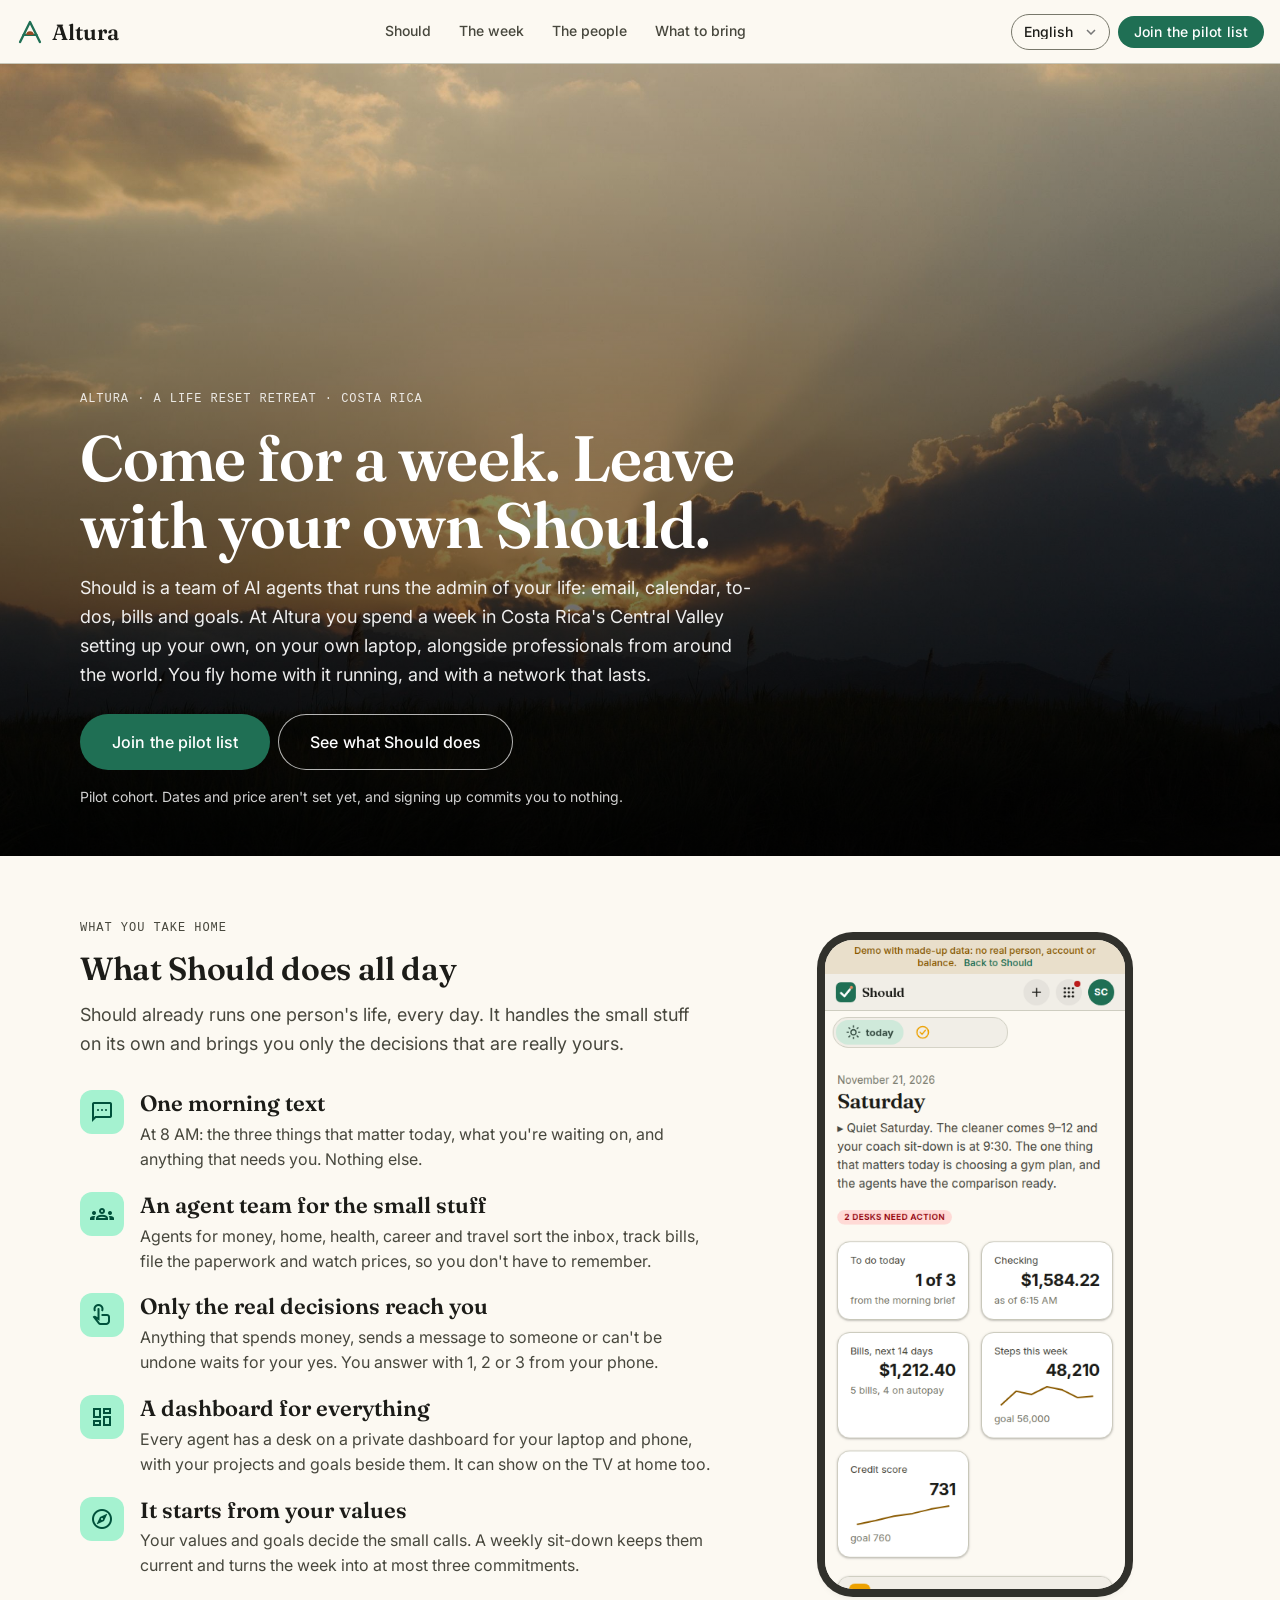
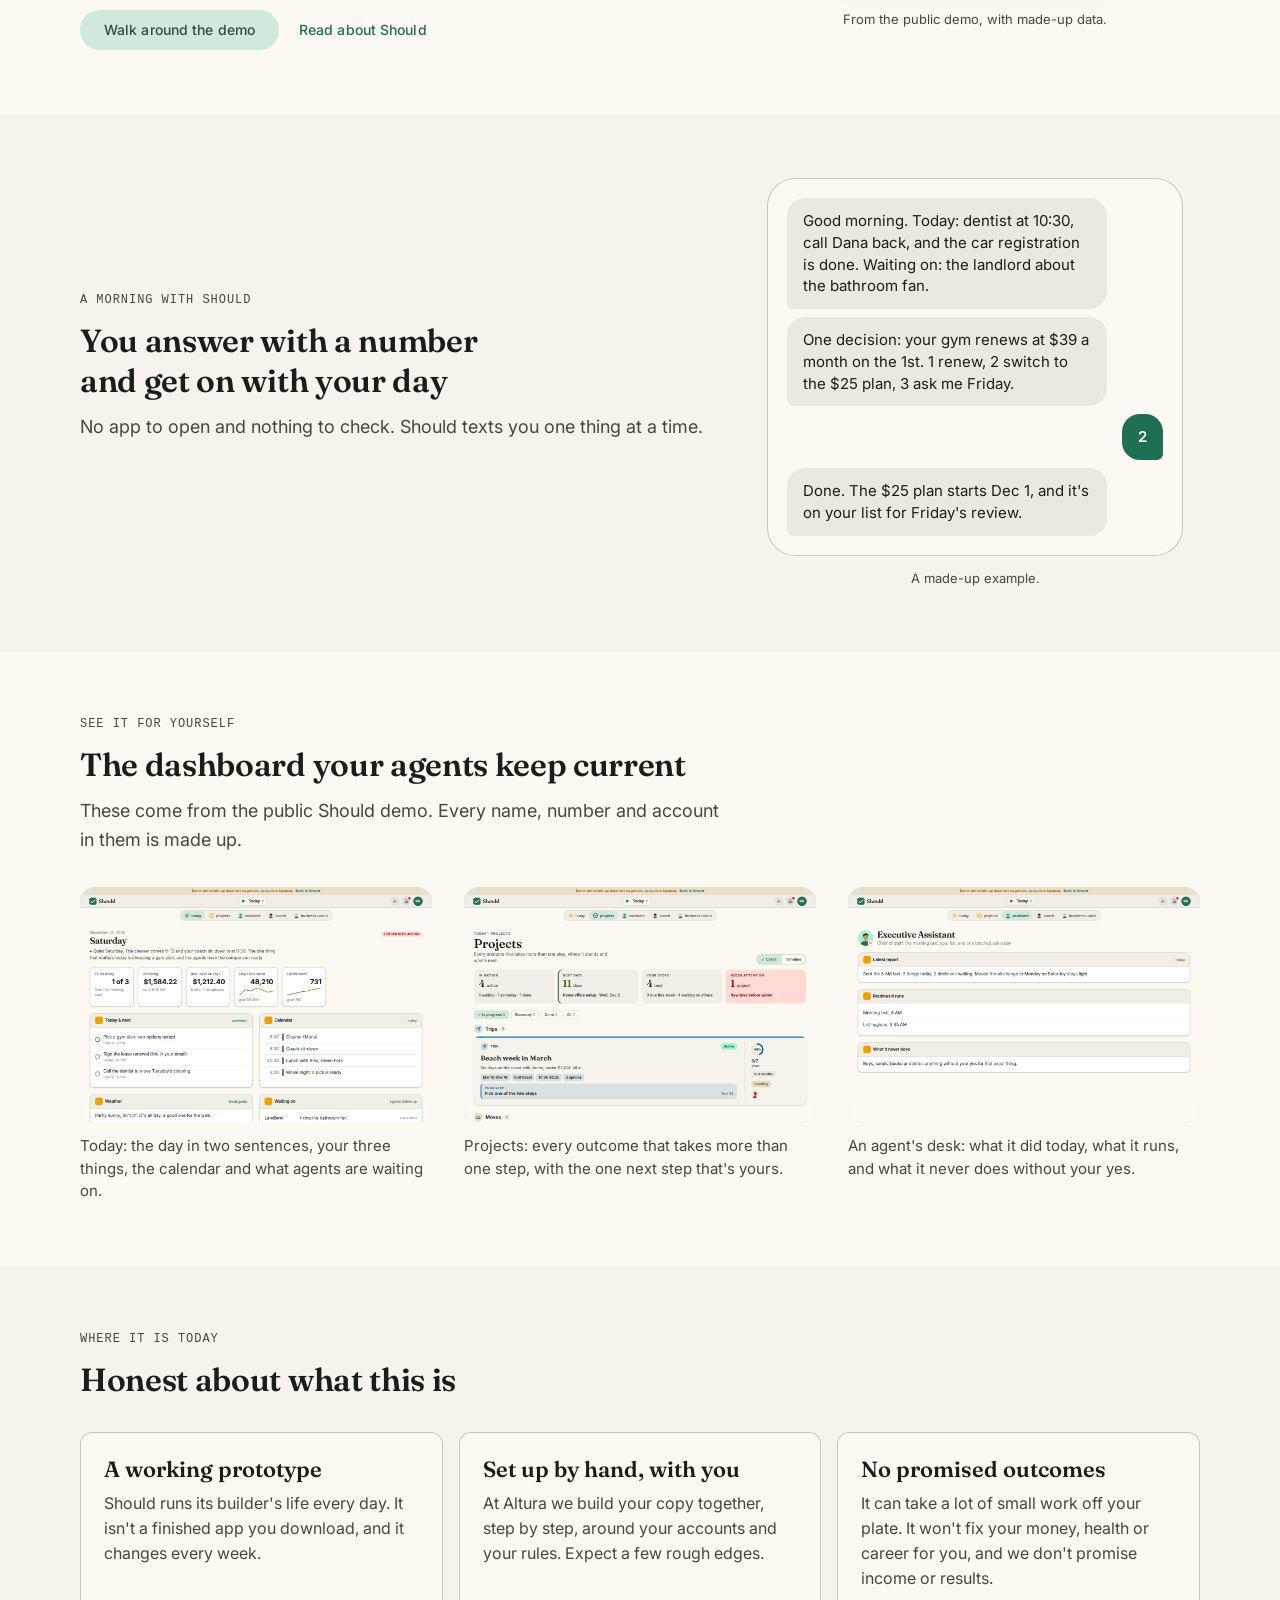
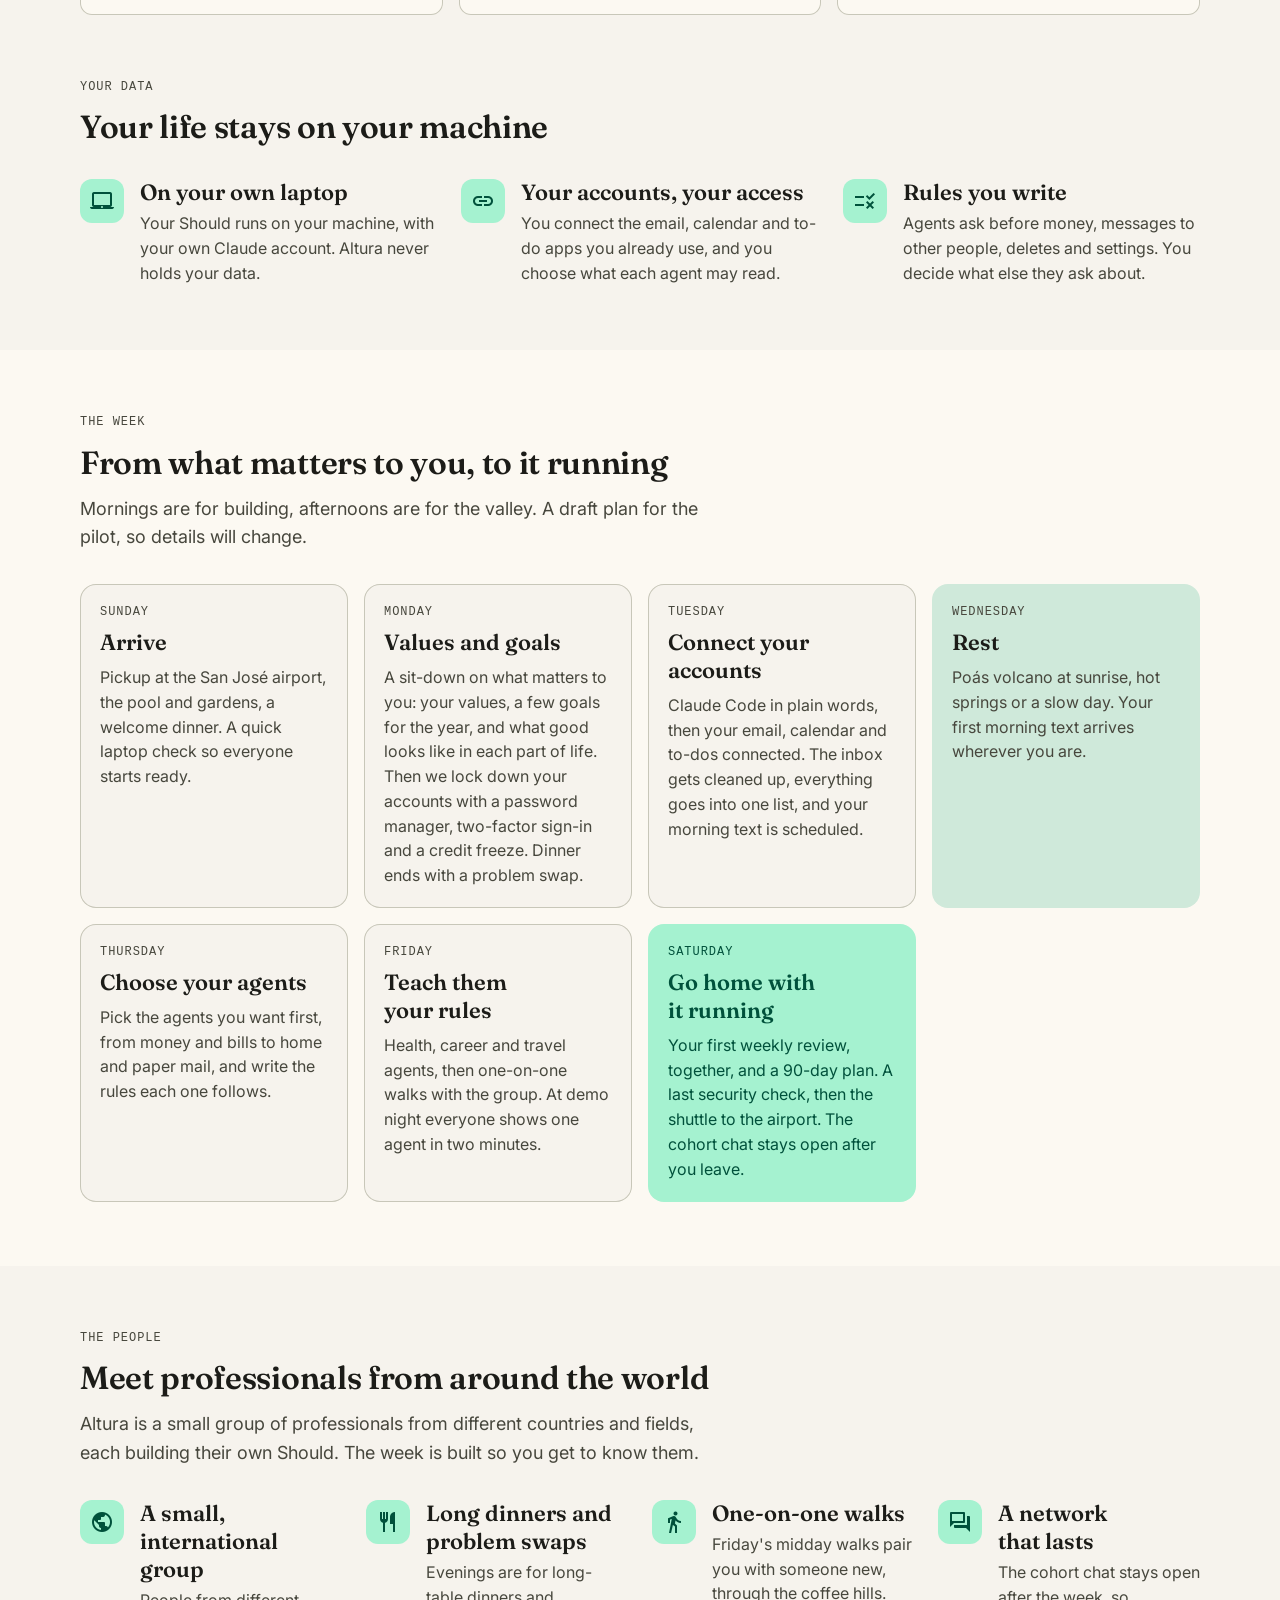
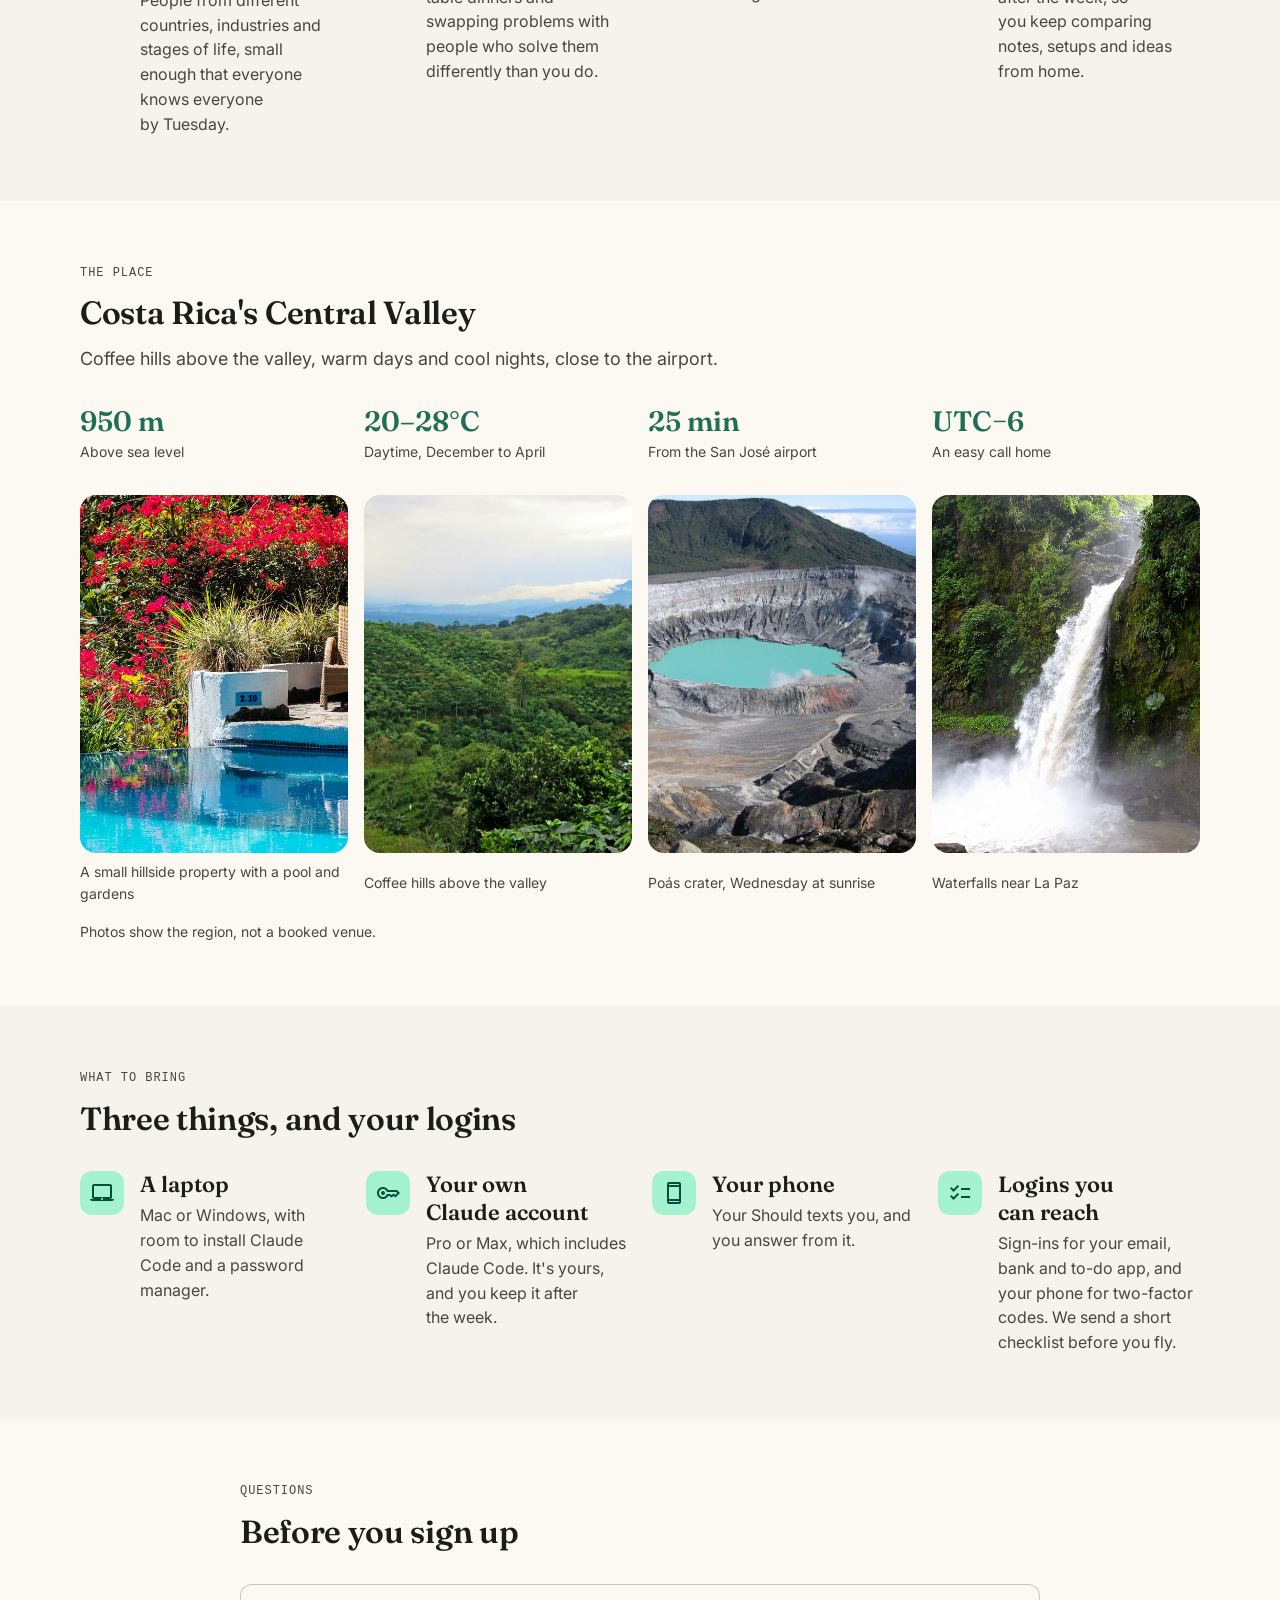
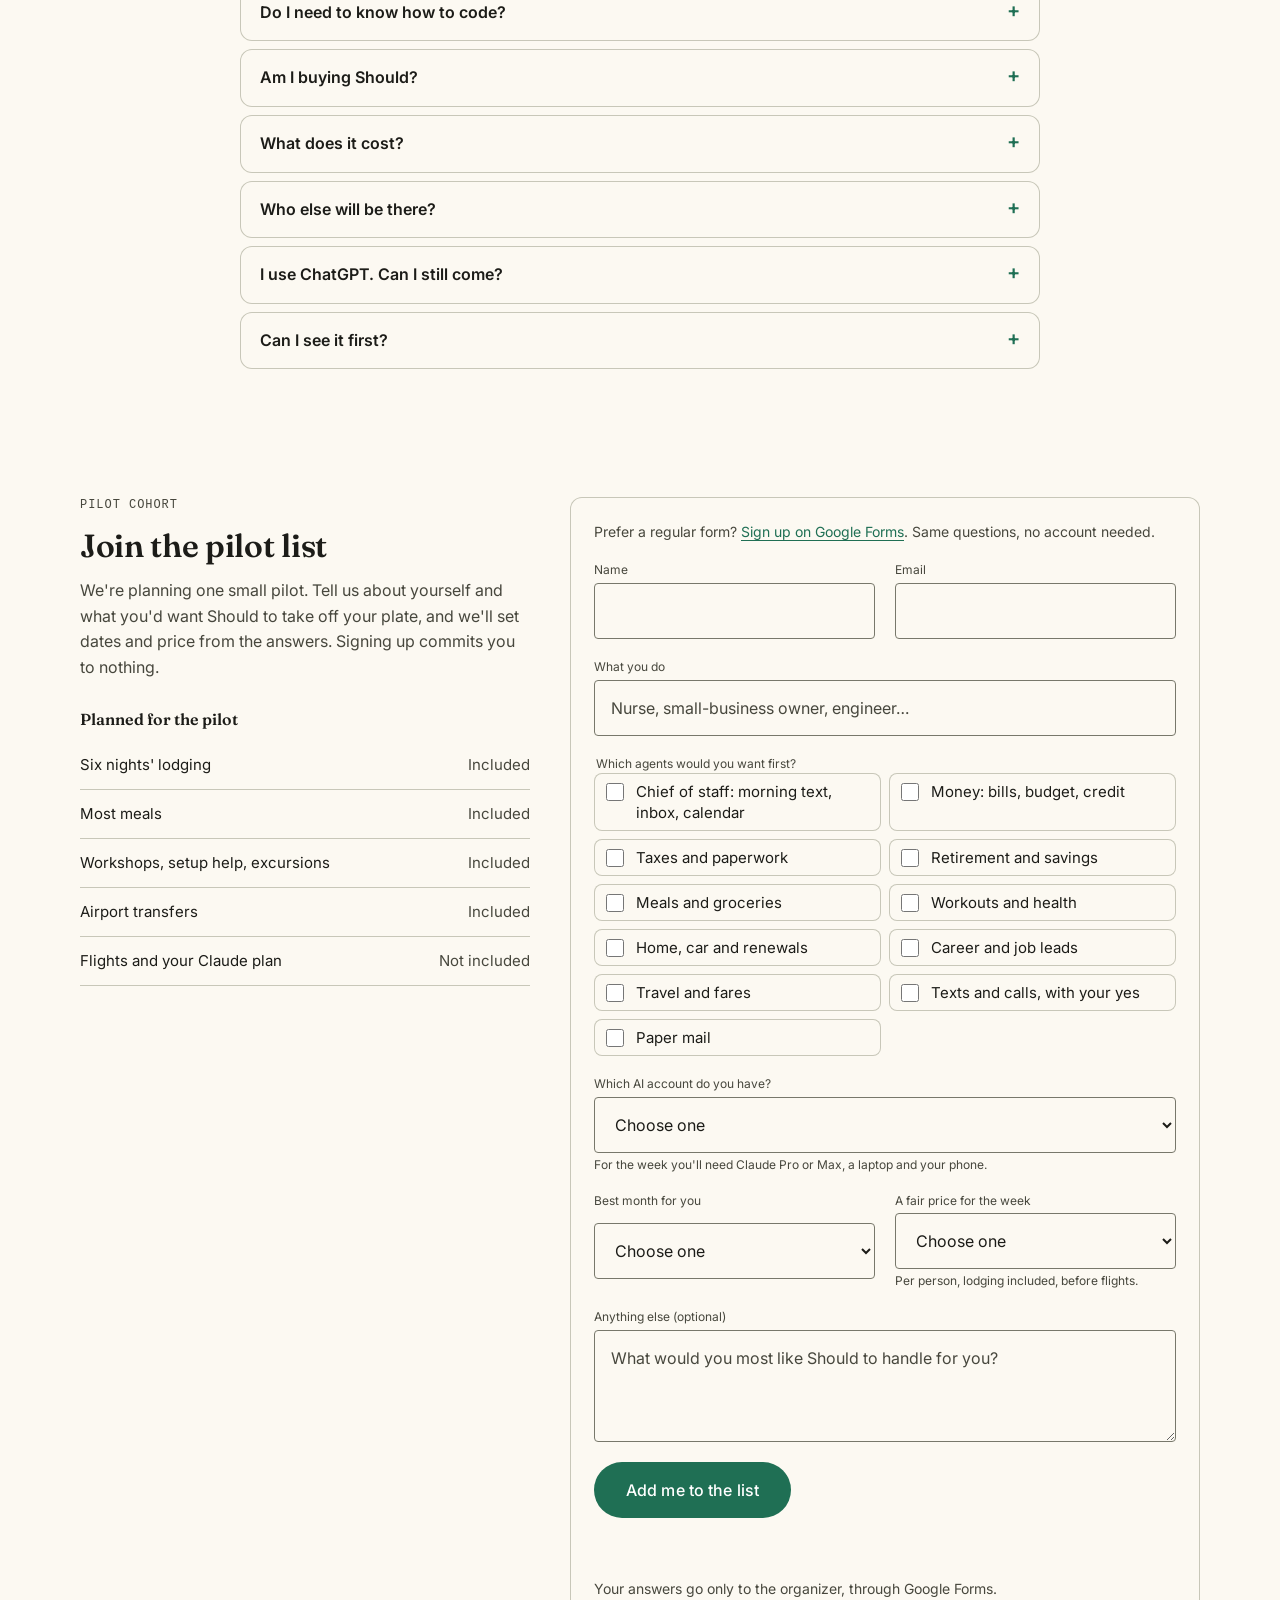
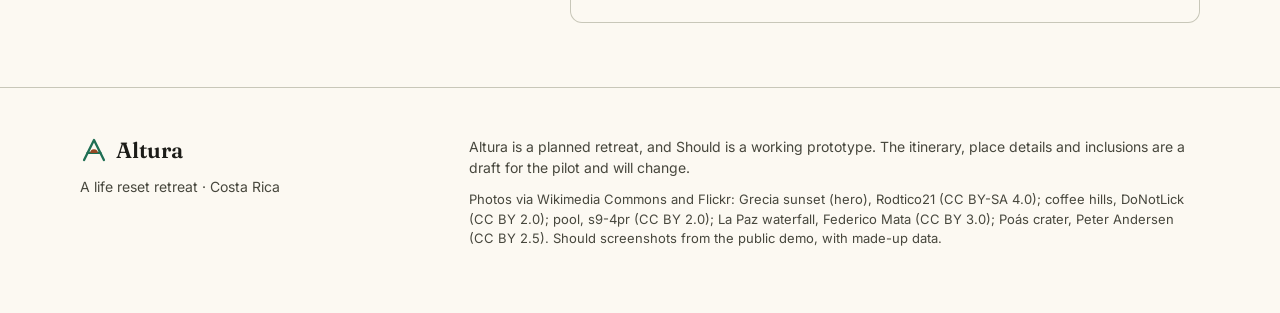
==== commit 111cf42b: "Altura around Should: leave with your own Should, meet professionals from around the world; design s" ====
--- a/index.html
+++ b/index.html
@@ -1,2045 +1,368 @@
 <!doctype html>
-<html lang="en">
+<html lang="en" translate="no" class="notranslate" data-brand="should">
 <head>
 <meta charset="utf-8">
 <meta name="viewport" content="width=device-width, initial-scale=1, viewport-fit=cover">
-<meta name="description" content="Altura: one week in the highlands of Costa Rica to reset your life. A hands-on course where you plan every part of your life and set up AI assistants to run it.">
-<meta name="robots" content="noindex">
-<meta property="og:title" content="Altura · One week to reset your life">
-<meta property="og:description" content="A week-long, hands-on course in the Costa Rica highlands. Plan every part of your life and leave with AI assistants keeping it on track.">
-<meta property="og:image" content="img/hero-grecia-sunset.jpg">
-<style>:root{padding-top:env(safe-area-inset-top,0px);padding-bottom:env(safe-area-inset-bottom,0px)}body{margin:0;font:14px system-ui,sans-serif}img{max-width:100%}[hidden]{display:none!important}</style>
-<title>Altura Retreat</title>
-<link rel="icon" href="data:image/svg+xml,%3Csvg%20xmlns%3D%22http%3A//www.w3.org/2000/svg%22%20viewBox%3D%220%200%2048%2048%22%3E%3Crect%20width%3D%2248%22%20height%3D%2248%22%20rx%3D%2210%22%20fill%3D%22%23f6f6f2%22/%3E%3Cg%20fill%3D%22none%22%20stroke%3D%22%231b1f1c%22%20stroke-width%3D%222.8%22%20stroke-linecap%3D%22round%22%20stroke-linejoin%3D%22round%22%3E%3Cpath%20d%3D%22M9%2040%2024%209%2039%2040%22/%3E%3Cpath%20d%3D%22M14.4%2029h19.2%22/%3E%3C/g%3E%3Cpath%20d%3D%22M17%2029a7%207%200%200%201%2014%200z%22%20fill%3D%22%2394703f%22/%3E%3C/svg%3E">
-<meta name="claude:viewport-fit-sides" content="cover">
+<script>(function(){const SUPPORTED = ["en", "es"];
+const HTML_LANG = { en: "en", es: "es-419" };
+const NAMES = { en: "English", es: "Español" };
+const KEY = "ds-lang";
+
+const ES_ZONES = new Set([
+  "America/Costa_Rica", "America/Mexico_City", "America/Monterrey", "America/Merida", "America/Cancun", "America/Chihuahua",
+  "America/Tijuana", "America/Hermosillo", "America/Mazatlan", "America/Guatemala", "America/El_Salvador", "America/Tegucigalpa",
+  "America/Managua", "America/Panama", "America/Bogota", "America/Caracas", "America/Lima", "America/Guayaquil", "America/La_Paz",
+  "America/Santiago", "America/Asuncion", "America/Montevideo", "America/Argentina/Buenos_Aires", "America/Argentina/Cordoba",
+  "America/Argentina/Mendoza", "America/Santo_Domingo", "America/Havana", "America/Puerto_Rico", "Europe/Madrid", "Atlantic/Canary",
+]);
+
+const ok = (l) => (l && SUPPORTED.includes(l) ? l : null);
+const short = (l) => String(l || "").toLowerCase().split(/[-_]/)[0];
+
+function store(lang) {
+  try { lang ? localStorage.setItem(KEY, lang) : localStorage.removeItem(KEY); } catch (e) {  }
+}
+function stored() {
+  try { return localStorage.getItem(KEY); } catch (e) { return null; }
+}
+
+function pickLang({ fallback = "en", url = globalThis.location, doc = globalThis.document, nav = globalThis.navigator } = {}) {
+  if (url) {
+    const seg = url.pathname.split("/").map(short).find((s) => SUPPORTED.includes(s));
+    const q = ok(short(new URLSearchParams(url.search).get("lang")));
+    if (q) return q;
+    if (seg) return seg;
+  }
+  const mine = ok(stored());
+  if (mine) return mine;
+  const hint = ok(short(doc?.querySelector('meta[name="lang-hint"]')?.content));
+  if (hint) return hint;
+  for (const l of nav?.languages || [nav?.language]) { const s = ok(short(l)); if (s) return s; }
+  try { if (ES_ZONES.has(Intl.DateTimeFormat().resolvedOptions().timeZone)) return "es"; } catch (e) {  }
+  return fallback;
+}
+
+function applyLang(lang, doc = globalThis.document) {
+  const root = doc.documentElement;
+  root.lang = HTML_LANG[lang] || lang;
+  root.setAttribute("translate", "no");
+  root.classList.add("notranslate");
+}
+
+function t(dict, key, vars) {
+  let v = key.split(".").reduce((o, k) => (o == null ? o : o[k]), dict);
+  if (v == null) { console.warn(`i18n: missing "${key}"`); return key; }
+  if (typeof v === "string" && vars) v = v.replace(/\{(\w+)\}/g, (m, k) => (k in vars ? vars[k] : m));
+  return v;
+}
+
+function translate(dict, root = globalThis.document) {
+  root.querySelectorAll("[data-i18n]").forEach((el) => { el.textContent = t(dict, el.dataset.i18n); });
+  root.querySelectorAll("[data-i18n-html]").forEach((el) => { el.innerHTML = t(dict, el.dataset.i18nHtml); });
+  root.querySelectorAll("[data-i18n-attr]").forEach((el) => {
+    el.dataset.i18nAttr.split(";").forEach((pair) => {
+      const [attr, key] = pair.split(":").map((s) => s.trim());
+      if (attr && key) el.setAttribute(attr, t(dict, key));
+    });
+  });
+}
+
+function langMenu(container, { current, label = "Language", onChange } = {}) {
+  container.classList.add("ds-lang");
+  container.innerHTML = `<label><span class="ds-lang-label">${label}</span><select aria-label="${label}">${SUPPORTED
+    .map((l) => `<option value="${l}" lang="${HTML_LANG[l]}"${l === current ? " selected" : ""}>${NAMES[l]}</option>`)
+    .join("")}</select></label>`;
+  const sel = container.querySelector("select");
+  sel.addEventListener("change", () => {
+    const lang = sel.value;
+    store(lang);
+    try {
+      const u = new URL(globalThis.location.href);
+      u.searchParams.set("lang", lang);
+      history.replaceState(null, "", u);
+    } catch (e) {  }
+    onChange?.(lang);
+  });
+  return { set(lang, newLabel) { sel.value = lang; if (newLabel) { sel.setAttribute("aria-label", newLabel); container.querySelector(".ds-lang-label").textContent = newLabel; } } };
+}
+
+function compareDicts(a, b, names = ["en", "es"]) {
+  const out = [];
+  const walk = (x, y, path) => {
+    const tx = Array.isArray(x) ? "array" : typeof x, ty = Array.isArray(y) ? "array" : typeof y;
+    if (y === undefined) return out.push(`${path}: missing in ${names[1]}`);
+    if (x === undefined) return out.push(`${path}: missing in ${names[0]}`);
+    if (tx !== ty) return out.push(`${path}: ${names[0]} is ${tx}, ${names[1]} is ${ty}`);
+    if (tx === "array") {
+      if (x.length !== y.length) out.push(`${path}: ${names[0]} has ${x.length} items, ${names[1]} has ${y.length}`);
+      for (let i = 0; i < Math.max(x.length, y.length); i++) walk(x[i], y[i], `${path}[${i}]`);
+    } else if (tx === "object" && x && y) {
+      for (const k of new Set([...Object.keys(x), ...Object.keys(y)])) walk(x[k], y[k], path ? `${path}.${k}` : k);
+    } else if (tx === "string") {
+      if (!x.trim()) out.push(`${path}: empty in ${names[0]}`);
+      if (!y.trim()) out.push(`${path}: empty in ${names[1]}`);
+    }
+  };
+  walk(a, b, "");
+  return out;
+}
+
+var want=pickLang();
+try{var u=new URL(location.href),q=u.searchParams.get("lang");if(q==="en"||q==="es"){want=q;localStorage.setItem("ds-lang",q);u.searchParams.delete("lang");history.replaceState(null,"",u)}}catch(e){}if(want!=="en")location.replace("es/"+location.search+location.hash);})();</script>
+<title>Altura · Leave Costa Rica with your own Should</title>
+<meta name="description" content="Altura is a life reset retreat in Costa Rica's Central Valley. In one week you set up your own Should, a team of AI agents that runs the admin of your life, on your own laptop and around your own goals.">
+<meta name="google" content="notranslate">
+<meta name="theme-color" media="(prefers-color-scheme: light)" content="#f6f3ec">
+<meta name="theme-color" media="(prefers-color-scheme: dark)" content="#121412">
+<link rel="canonical" href="https://rodmjay.github.io/altura/">
+<link rel="alternate" hreflang="en" href="https://rodmjay.github.io/altura/">
+<link rel="alternate" hreflang="es-419" href="https://rodmjay.github.io/altura/es/">
+<link rel="alternate" hreflang="x-default" href="https://rodmjay.github.io/altura/">
+<meta property="og:title" content="Altura · Leave Costa Rica with your own Should">
+<meta property="og:description" content="Altura is a life reset retreat in Costa Rica's Central Valley. In one week you set up your own Should, a team of AI agents that runs the admin of your life, on your own laptop and around your own goals.">
+<meta property="og:type" content="website">
+<meta property="og:url" content="https://rodmjay.github.io/altura/">
+<meta property="og:image" content="https://rodmjay.github.io/altura/img/hero-grecia-sunset.jpg">
+<meta property="og:locale" content="en_US">
+<link rel="icon" href="data:image/svg+xml,%3Csvg xmlns='http://www.w3.org/2000/svg' viewBox='0 0 48 48'%3E%3Cpath d='M7 41 24 7 41 41M13 29h22' fill='none' stroke='%231f6f54' stroke-width='4' stroke-linejoin='round'/%3E%3Cpath d='M17.5 29a6.5 6.5 0 0 1 13 0z' fill='%23e88a60'/%3E%3C/svg%3E">
 <link rel="preconnect" href="https://fonts.googleapis.com">
-<link rel="stylesheet" href="https://fonts.googleapis.com/css2?family=Newsreader:ital,opsz,wght@0,6..72,300;0,6..72,400;1,6..72,300;1,6..72,400&family=Hanken+Grotesk:wght@400;500;600&display=swap">
-<style>
-/* Layout: editorial hospitality. Full-bleed photography, a light serif voice, hairline structure, generous whitespace. */
-:root {
-  --bg: #f6f6f2;        /* bone */
-  --surface: #ffffff;
-  --ink: #1b1f1c;
-  --muted: #646a65;
-  --line: #d9dbd4;
-  --accent: #2e4b3c;    /* cafetal green */
-  --accent-ink: #f6f6f2;
-  --brass: #94703f;
-  --photo-ink: #ffffff;
-  --photo-shade: rgba(14, 14, 14, .62);
-  --ok: #2e6b47;
-  --err: #a2322a;
-  --f-serif: "Newsreader", "Iowan Old Style", Georgia, serif;
-  --f-sans: "Hanken Grotesk", "Helvetica Neue", Arial, system-ui, sans-serif;
-  --gutter: max(16px, env(safe-area-inset-left, 0px));
-  --gutter-r: max(16px, env(safe-area-inset-right, 0px));
-}
-@media (prefers-color-scheme: dark) {
-  :root:not([data-theme="light"]) {
-    --bg: #131313; --surface: #1a1a1a; --ink: #ecebe7; --muted: #a3a19c; --line: #2e2d2b;
-    --accent: #d9c7a5; --accent-ink: #131313; --brass: #c8a272; --ok: #9fd0b0; --err: #f09a90; color-scheme: dark;
-  }
-}
-:root[data-theme="dark"] {
-  --bg: #131313; --surface: #1a1a1a; --ink: #ecebe7; --muted: #a3a19c; --line: #2e2d2b;
-  --accent: #d9c7a5; --accent-ink: #131313; --brass: #c8a272; --ok: #9fd0b0; --err: #f09a90; color-scheme: dark;
-}
-
-* { box-sizing: border-box; }
-html { scroll-behavior: smooth; }
-body { background: var(--bg); color: var(--ink); font-family: var(--f-sans); font-size: 17px; line-height: 1.65; -webkit-font-smoothing: antialiased; }
-.wrap { max-width: 1200px; margin: 0 auto; padding-left: var(--gutter); padding-right: var(--gutter-r); }
-.narrow { max-width: 760px; }
-h1, h2, h3 { font-family: var(--f-serif); font-weight: 300; line-height: 1.08; letter-spacing: -.012em; text-wrap: balance; margin: 0; }
-h1 em, h2 em, h3 em { font-style: italic; }
-p { margin: 0; }
-a { color: inherit; text-underline-offset: 3px; text-decoration-thickness: 1px; }
-:focus-visible { outline: 2px solid var(--brass); outline-offset: 3px; }
-.label { font-family: var(--f-sans); font-size: 12px; font-weight: 600; letter-spacing: .16em; text-transform: uppercase; color: var(--muted); }
-.rule { height: 1px; background: var(--line); border: 0; margin: 0; }
-section { padding-block: clamp(72px, 10vw, 140px); }
-.sec-head { display: grid; gap: 18px; margin-bottom: clamp(40px, 6vw, 72px); max-width: 760px; }
-.sec-head h2 { font-size: clamp(36px, 5vw, 60px); }
-.sec-head p { color: var(--muted); font-size: 18px; max-width: 58ch; }
-
-.btn { display: inline-flex; align-items: center; justify-content: center; gap: 10px; font-family: var(--f-sans); font-size: 13px; font-weight: 600; letter-spacing: .14em; text-transform: uppercase; text-decoration: none; border: 1px solid var(--ink); background: var(--ink); color: var(--bg); padding: 17px 30px; border-radius: 2px; cursor: pointer; transition: background .2s, color .2s; }
-.btn:hover { background: transparent; color: var(--ink); }
-.btn:disabled { opacity: .5; cursor: progress; }
-.link-arrow { font-size: 13px; font-weight: 600; letter-spacing: .14em; text-transform: uppercase; text-decoration: none; border-bottom: 1px solid currentColor; padding-bottom: 4px; }
-
-/* Hero */
-.hero { position: relative; min-height: min(860px, 92vh); color: var(--photo-ink); background: #161616; display: grid; grid-template-rows: auto 1fr; overflow: hidden; }
-.hero-img { position: absolute; inset: 0; width: 100%; height: 100%; max-width: none; object-fit: cover; object-position: 40% 60%; }
-.hero::after { content: ""; position: absolute; inset: 0; background: linear-gradient(180deg, rgba(14,14,14,.45) 0%, rgba(14,14,14,0) 28%, rgba(14,14,14,0) 45%, var(--photo-shade) 100%); }
-.nav { position: relative; z-index: 2; display: flex; justify-content: space-between; align-items: center; gap: 16px; padding-block: 26px; }
-.wordmark { font-family: var(--f-serif); font-size: 22px; letter-spacing: .32em; text-transform: uppercase; text-decoration: none; }
-.brand { display: inline-flex; align-items: center; gap: 10px; }
-.mark { width: 38px; height: 38px; flex: none; fill: none; stroke: currentColor; stroke-width: 1.8; stroke-linecap: round; stroke-linejoin: round; }
-.mark .sun { fill: var(--brass); stroke: none; }
-.hero .mark .sun { fill: #f2cf94; }
-.foot-brand { display: grid; gap: 10px; align-content: start; }
-.foot .mark { width: 32px; height: 32px; }
-.nav-links { display: flex; gap: 30px; align-items: center; }
-.nav-links a { font-size: 12px; font-weight: 600; letter-spacing: .16em; text-transform: uppercase; text-decoration: none; opacity: .88; }
-.nav-links a:hover { opacity: 1; }
-.nav-links .nav-join { border: 1px solid rgba(255,255,255,.7); padding: 10px 16px; border-radius: 2px; opacity: 1; }
-@media (max-width: 760px) { .nav-links a:not(.nav-join) { display: none; } }
-@media (max-width: 480px) { .nav .wordmark { font-size: 17px; letter-spacing: .2em; } .nav-links .nav-join { padding: 8px 12px; letter-spacing: .1em; } }
-.hero-body { position: relative; z-index: 2; align-self: end; padding-block: 0 clamp(48px, 8vw, 96px); display: grid; gap: 28px; }
-.hero-meta { font-size: 12px; font-weight: 600; letter-spacing: .18em; text-transform: uppercase; opacity: .9; }
-.hero h1 { font-size: clamp(44px, 7.6vw, 104px); max-width: 15ch; }
-.hero .lede { font-size: clamp(17px, 1.6vw, 20px); max-width: 52ch; opacity: .95; text-shadow: 0 1px 14px rgba(0,0,0,.55); }
-.hero h1, .hero-meta { text-shadow: 0 1px 24px rgba(0,0,0,.35); }
-.hero-cta { display: flex; flex-wrap: wrap; gap: 28px; align-items: center; }
-.hero .btn { background: var(--photo-ink); color: #1b1f1c; border-color: var(--photo-ink); }
-.hero .btn:hover { background: transparent; color: var(--photo-ink); }
-.demo-note { font-size: 13px; opacity: .78; }
-
-/* Idea */
-.idea { display: grid; grid-template-columns: minmax(0, 1fr) minmax(0, 2.4fr); gap: 32px 64px; }
-.statement { font-family: var(--f-serif); font-weight: 300; font-size: clamp(26px, 3.2vw, 40px); line-height: 1.28; letter-spacing: -.01em; }
-.statement em { color: var(--accent); }
-.facts { display: grid; grid-template-columns: repeat(4, minmax(0, 1fr)); gap: 24px; margin-top: clamp(48px, 7vw, 88px); padding-top: 28px; border-top: 1px solid var(--line); }
-.fact .v { display: block; font-family: var(--f-serif); font-size: clamp(30px, 3.4vw, 44px); font-weight: 300; font-variant-numeric: tabular-nums; line-height: 1.1; }
-.fact .k { font-size: 14px; color: var(--muted); }
-@media (max-width: 760px) { .idea { grid-template-columns: 1fr; } .facts { grid-template-columns: repeat(2, minmax(0, 1fr)); } }
-
-/* Photo pair */
-.gallery { display: grid; grid-template-columns: 5fr 7fr; gap: clamp(12px, 2vw, 24px); align-items: end; }
-.gallery figure { margin: 0; display: grid; gap: 10px; }
-.gallery img { display: block; width: 100%; object-fit: cover; border-radius: 2px; background: var(--line); }
-.gallery .tall img { aspect-ratio: 4 / 5; }
-.gallery .wide img { aspect-ratio: 3 / 2; }
-figcaption { font-size: 13px; color: var(--muted); }
-@media (max-width: 760px) { .gallery { grid-template-columns: 1fr; } }
-
-/* Assistants */
-.assistants { display: grid; grid-template-columns: repeat(2, minmax(0, 1fr)); column-gap: clamp(32px, 6vw, 96px); }
-.asst { border-top: 1px solid var(--line); padding-block: 32px 36px; display: grid; gap: 10px; min-width: 0; }
-.asst h3 { font-size: clamp(26px, 2.6vw, 32px); }
-.asst .does { color: var(--muted); max-width: 46ch; }
-.asst .msg { font-family: var(--f-serif); font-style: italic; font-size: 19px; line-height: 1.45; color: var(--accent); margin-top: 6px; padding-left: 18px; border-left: 1px solid var(--brass); max-width: 44ch; }
-@media (max-width: 760px) { .assistants { grid-template-columns: 1fr; } }
-/* Shortlist: pick assistants while reading, carried into the sign-up form */
-.pick { justify-self: start; margin-top: 8px; font-family: var(--f-sans); font-size: 12px; font-weight: 600; letter-spacing: .16em; text-transform: uppercase; color: var(--muted); background: none; border: 0; border-bottom: 1px solid var(--line); border-radius: 0; padding: 8px 0 6px; cursor: pointer; transition: color .2s, border-color .2s; }
-.pick:hover { color: var(--ink); border-bottom-color: var(--ink); }
-.pick .mark { display: inline-block; width: 1.4em; }
-.pick[aria-pressed="true"] { color: var(--brass); border-bottom-color: var(--brass); }
-.shortlist { display: grid; grid-template-columns: minmax(0, 1fr) auto; gap: 16px 40px; align-items: baseline; margin-top: clamp(24px, 4vw, 40px); padding-top: 24px; border-top: 1px solid var(--ink); }
-.shortlist-text { font-family: var(--f-serif); font-weight: 300; font-size: clamp(20px, 2.2vw, 26px); line-height: 1.35; }
-.shortlist-text em { color: var(--accent); }
-.shortlist-text .sub { display: block; font-family: var(--f-sans); font-size: 15px; color: var(--muted); margin-top: 6px; }
-.shortlist .link-arrow { white-space: nowrap; color: var(--ink); }
-.shortlist .link-arrow[hidden] { display: none; }
-@media (max-width: 640px) { .shortlist { grid-template-columns: 1fr; } }
-
-/* Life wheel: score each area 1-10, see the shape, start the shortlist with the lowest two */
-.lw { display: grid; grid-template-columns: minmax(0, 1fr) minmax(0, 1fr); gap: clamp(32px, 6vw, 96px); align-items: center; }
-.lw-figure { margin: 0; min-width: 0; }
-.lw-figure svg { display: block; width: 100%; max-width: 480px; height: auto; margin-inline: auto; overflow: visible; cursor: crosshair; -webkit-tap-highlight-color: transparent; }
-.lw-figure .ring { fill: none; stroke: var(--line); stroke-width: 1; vector-effect: non-scaling-stroke; }
-.lw-figure .ring.outer { stroke: var(--muted); stroke-opacity: .5; }
-.lw-figure .spoke { stroke: var(--line); stroke-width: 1; vector-effect: non-scaling-stroke; }
-.lw-figure .shape { fill: var(--brass); fill-opacity: .1; stroke: var(--accent); stroke-width: 1.5; stroke-linejoin: round; vector-effect: non-scaling-stroke; }
-.lw-figure .shape.idle { stroke: var(--muted); stroke-dasharray: 3 4; fill-opacity: 0; }
-.lw-figure .dot { fill: var(--bg); stroke: var(--brass); stroke-width: 1.5; vector-effect: non-scaling-stroke; }
-.lw-figure .dot.low { fill: var(--brass); }
-.lw-figure .ax { font-family: var(--f-serif); font-size: 11px; fill: var(--muted); }
-.lw-figure .ax.low { fill: var(--accent); font-style: italic; }
-.lw-figure figcaption { text-align: center; margin-top: 14px; }
-.lw-rows { border-top: 1px solid var(--ink); }
-.lw-row { display: grid; grid-template-columns: minmax(0, 1fr) minmax(0, 1.3fr) 2.4ch; gap: 6px 20px; align-items: center; padding-block: 12px; border-bottom: 1px solid var(--line); }
-.lw-row label { font-family: var(--f-serif); font-weight: 300; font-size: 20px; line-height: 1.2; }
-.lw-row output { font-family: var(--f-serif); font-weight: 300; font-size: 22px; font-variant-numeric: tabular-nums; text-align: right; color: var(--muted); }
-.lw-row.set output { color: var(--ink); }
-.lw-row.low label { font-style: italic; color: var(--accent); }
-.lw-row input[type=range] { -webkit-appearance: none; appearance: none; width: 100%; height: 28px; margin: 0; background: transparent; cursor: pointer; }
-.lw-row input[type=range]::-webkit-slider-runnable-track { height: 1px; background: var(--line); }
-.lw-row input[type=range]::-moz-range-track { height: 1px; background: var(--line); }
-.lw-row input[type=range]::-webkit-slider-thumb { -webkit-appearance: none; width: 14px; height: 14px; margin-top: -6.5px; border-radius: 1px; border: 1px solid var(--ink); background: var(--bg); }
-.lw-row input[type=range]::-moz-range-thumb { width: 12px; height: 12px; border-radius: 1px; border: 1px solid var(--ink); background: var(--bg); }
-.lw-row.set input[type=range]::-webkit-slider-thumb { background: var(--ink); }
-.lw-row.set input[type=range]::-moz-range-thumb { background: var(--ink); }
-.lw-row input[type=range]:focus { outline: none; }
-.lw-row input[type=range]:focus-visible { outline: 2px solid var(--brass); outline-offset: 2px; }
-.lw-read { display: grid; gap: 16px; margin-top: 28px; }
-.lw-text { font-family: var(--f-serif); font-weight: 300; font-size: clamp(20px, 2.2vw, 25px); line-height: 1.35; }
-.lw-text em { color: var(--accent); }
-.lw-text .sub { display: block; font-family: var(--f-sans); font-size: 15px; color: var(--muted); margin-top: 6px; }
-.lw-actions { display: flex; flex-wrap: wrap; gap: 14px 32px; align-items: center; }
-.text-btn { font-family: var(--f-sans); font-size: 13px; font-weight: 600; letter-spacing: .14em; text-transform: uppercase; color: var(--ink); background: none; border: 0; border-bottom: 1px solid currentColor; border-radius: 0; padding: 0 0 4px; cursor: pointer; }
-.text-btn.quiet { color: var(--muted); }
-.text-btn[hidden] { display: none; }
-.text-btn:disabled { color: var(--muted); border-bottom-color: transparent; cursor: default; }
-@media (max-width: 860px) { .lw { grid-template-columns: 1fr; } .lw-figure svg { max-width: 400px; } }
-@media (max-width: 520px) { .lw-row { grid-template-columns: minmax(0, 1fr) 2.4ch; } .lw-row input[type=range] { grid-column: 1 / -1; grid-row: 2; } }
-
-/* Starting points, now a picker: stage + home life rewrite the week around the visitor */
-.starts { display: grid; grid-template-columns: repeat(3, minmax(0, 1fr)); gap: clamp(28px, 4vw, 56px); }
-.start { display: grid; gap: 14px; align-content: start; padding-top: 22px; border-top: 1px solid var(--line); cursor: pointer; transition: border-color .2s; }
-.start h3 { font-size: 28px; transition: color .2s; }
-.start p { color: var(--muted); }
-.start:hover { border-top-color: var(--muted); }
-.start.on { border-top-color: var(--brass); }
-.start.on h3 { color: var(--accent); font-style: italic; }
-.start.on .label { color: var(--brass); }
-.fit-mark { cursor: pointer; }
-@media (max-width: 860px) { .starts { grid-template-columns: 1fr; } }
-.fit-q { margin-top: clamp(36px, 5vw, 56px); }
-.fit-q:first-of-type { margin-top: 0; }
-.fit-q > legend { display: block; margin-bottom: 18px; }
-.fit-mark { display: flex; gap: 12px; align-items: center; }
-.fit-q input[type=radio] { appearance: none; -webkit-appearance: none; width: 16px; height: 16px; border: 1px solid var(--muted); border-radius: 50%; margin: 0; flex: none; display: grid; place-content: center; cursor: pointer; background: transparent; }
-.fit-q input[type=radio]::after { content: ""; width: 8px; height: 8px; border-radius: 50%; background: var(--ink); transform: scale(0); transition: transform .15s; }
-.fit-q input[type=radio]:checked { border-color: var(--ink); }
-.fit-q input[type=radio]:checked::after { transform: scale(1); }
-.fit-q input[type=radio]:focus-visible { outline: 2px solid var(--brass); outline-offset: 2px; }
-.fit-home { display: grid; grid-template-columns: repeat(5, minmax(0, 1fr)); gap: 0 24px; border-top: 1px solid var(--line); }
-@media (max-width: 860px) { .fit-home { grid-template-columns: repeat(2, minmax(0, 1fr)); } }
-@media (max-width: 520px) { .fit-home { grid-template-columns: 1fr; } }
-.fit-out { margin-top: clamp(40px, 6vw, 72px); padding-top: 24px; border-top: 1px solid var(--ink); display: grid; gap: 24px; }
-.fit-text { font-family: var(--f-serif); font-weight: 300; font-size: clamp(20px, 2.2vw, 26px); line-height: 1.35; max-width: 46ch; }
-.fit-text em { color: var(--accent); }
-.fit-text .sub { display: block; font-family: var(--f-sans); font-size: 15px; color: var(--muted); margin-top: 6px; }
-.fit-grid { display: grid; grid-template-columns: minmax(0, 1.6fr) minmax(0, 1fr); gap: 32px clamp(32px, 6vw, 96px); }
-.fit-days { margin: 0; border-top: 1px solid var(--line); }
-.fit-day { display: grid; grid-template-columns: 150px minmax(0, 1fr); gap: 4px 28px; padding-block: 16px; border-bottom: 1px solid var(--line); }
-.fit-day dt { font-family: var(--f-serif); font-size: 20px; line-height: 1.25; }
-.fit-day dt span { display: block; font-family: var(--f-sans); font-size: 13px; color: var(--muted); }
-.fit-day dd { margin: 0; font-size: 16px; min-width: 0; }
-.fit-gather h3 { font-size: 24px; }
-.fit-gather .list { font-size: 16px; }
-.fit-actions { display: flex; flex-wrap: wrap; gap: 14px 32px; align-items: center; }
-.fit-out[hidden], .fit-grid[hidden] { display: none; }
-@media (max-width: 860px) { .fit-grid { grid-template-columns: 1fr; } }
-@media (max-width: 520px) { .fit-day { grid-template-columns: 1fr; } }
-.day-you { grid-column: 1 / -1; font-family: var(--f-serif); font-style: italic; font-size: 18px; line-height: 1.45; color: var(--accent); padding-left: 18px; border-left: 1px solid var(--brass); max-width: 70ch; }
-.day-you .label { font-style: normal; display: block; margin-bottom: 2px; }
-@media (min-width: 861px) { .day-you { grid-column: 2 / -1; } }
-
-/* Inside an assistant: one example run, stepped through from trigger to reply */
-.aw { display: grid; grid-template-columns: minmax(0, 1fr) minmax(0, 2.3fr); gap: 32px clamp(32px, 6vw, 96px); align-items: start; }
-.aw-pickers { display: grid; border-top: 1px solid var(--ink); }
-.aw-pick { display: grid; gap: 2px; text-align: left; font: inherit; color: var(--ink); background: none; border: 0; border-bottom: 1px solid var(--line); border-radius: 0; padding: 16px 0 16px 18px; cursor: pointer; position: relative; transition: color .2s; }
-.aw-pick::before { content: ""; position: absolute; left: 0; top: 16px; bottom: 16px; width: 1px; background: transparent; transition: background .2s; }
-.aw-pick .label { transition: color .2s; }
-.aw-pick .nm { font-family: var(--f-serif); font-weight: 300; font-size: 24px; line-height: 1.2; }
-.aw-pick:hover .nm { color: var(--accent); }
-.aw-pick[aria-pressed="true"]::before { background: var(--brass); }
-.aw-pick[aria-pressed="true"] .nm { font-style: italic; color: var(--accent); }
-.aw-pick[aria-pressed="true"] .label { color: var(--brass); }
-.aw-pick:focus-visible { outline-offset: -2px; }
-.aw-note { font-size: 14px; color: var(--muted); margin-top: 16px; max-width: 34ch; }
-.aw-run { min-width: 0; }
-.aw-steps { list-style: none; margin: 0; padding: 0; border-top: 1px solid var(--ink); }
-.aw-step { display: grid; grid-template-columns: 3.4ch minmax(0, 1fr); gap: 4px 20px; padding-block: 20px 22px; border-bottom: 1px solid var(--line); animation: aw-in .35s ease-out; }
-.aw-step[hidden] { display: none; }
-.aw-n { font-family: var(--f-serif); font-style: italic; font-size: 20px; line-height: 1.25; color: var(--muted); }
-.aw-step.now .aw-n { color: var(--brass); }
-.aw-body { display: grid; gap: 8px; min-width: 0; }
-.aw-body h3 { font-size: clamp(22px, 2.2vw, 26px); line-height: 1.2; }
-.aw-body p { color: var(--muted); font-size: 16px; max-width: 62ch; }
-.aw-reads { list-style: none; margin: 2px 0 0; padding: 0; font-size: 16px; }
-.aw-reads li { display: grid; grid-template-columns: minmax(0, 11em) minmax(0, 1fr); gap: 2px 20px; padding-block: 8px; border-top: 1px solid var(--line); }
-.aw-reads li span:first-child { color: var(--muted); }
-.aw-rules { margin: 2px 0 0; padding: 0 0 0 18px; border-left: 1px solid var(--brass); list-style: none; display: grid; gap: 6px; font-family: var(--f-serif); font-style: italic; font-size: 18px; line-height: 1.45; color: var(--accent); max-width: 58ch; }
-.aw-never { font-size: 15px; }
-.aw-never strong { font-weight: 600; color: var(--ink); }
-.aw-math { font-variant-numeric: tabular-nums; }
-.aw-text { font-family: var(--f-serif); font-style: italic; font-size: 19px; line-height: 1.45; color: var(--accent); padding-left: 18px; border-left: 1px solid var(--brass); max-width: 48ch; }
-.aw-replies { display: flex; flex-wrap: wrap; gap: 12px 28px; align-items: center; margin-top: 4px; }
-.aw-reply[aria-pressed="true"] { color: var(--brass); }
-.aw-out { color: var(--ink) !important; }
-.aw-out:empty { display: none; }
-.aw-controls { display: flex; flex-wrap: wrap; gap: 14px 32px; align-items: center; margin-top: 24px; }
-.aw-count { font-size: 14px; color: var(--muted); margin-left: auto; font-variant-numeric: tabular-nums; }
-.aw-foot { display: grid; grid-template-columns: minmax(0, 1fr) auto; gap: 16px 40px; align-items: baseline; margin-top: clamp(32px, 5vw, 48px); padding-top: 24px; border-top: 1px solid var(--ink); }
-.aw-foot-text { font-family: var(--f-serif); font-weight: 300; font-size: clamp(20px, 2.2vw, 25px); line-height: 1.35; }
-.aw-foot-text em { color: var(--accent); }
-.aw-foot-text .sub { display: block; font-family: var(--f-sans); font-size: 15px; color: var(--muted); margin-top: 6px; }
-.aw-foot-actions { display: flex; flex-wrap: wrap; gap: 14px 32px; align-items: center; }
-.sr-only { position: absolute; width: 1px; height: 1px; padding: 0; margin: -1px; overflow: hidden; clip: rect(0 0 0 0); white-space: nowrap; border: 0; }
-@keyframes aw-in { from { opacity: 0; transform: translateY(6px); } to { opacity: 1; transform: none; } }
-@media (max-width: 860px) { .aw { grid-template-columns: 1fr; } .aw-pickers { grid-template-columns: repeat(2, minmax(0, 1fr)); column-gap: 24px; } .aw-note { max-width: none; } .aw-foot { grid-template-columns: 1fr; } }
-@media (max-width: 520px) { .aw-pick .nm { font-size: 20px; } .aw-reads li { grid-template-columns: 1fr; } .aw-step { grid-template-columns: 2.6ch minmax(0, 1fr); gap: 4px 12px; } .aw-count { margin-left: 0; width: 100%; } }
-
-/* Flow */
-.flow { list-style: none; margin: 0; padding: 0; display: grid; grid-template-columns: repeat(4, minmax(0, 1fr)); gap: clamp(20px, 3vw, 40px); counter-reset: step; }
-.flow li { counter-increment: step; display: grid; gap: 10px; align-content: start; padding-top: 22px; border-top: 1px solid var(--ink); }
-.flow li::before { content: counter(step, lower-roman) "."; font-family: var(--f-serif); font-style: italic; font-size: 22px; color: var(--brass); }
-.flow h3 { font-size: 24px; }
-.flow p { color: var(--muted); font-size: 16px; }
-@media (max-width: 860px) { .flow { grid-template-columns: repeat(2, minmax(0, 1fr)); } }
-@media (max-width: 520px) { .flow { grid-template-columns: 1fr; } }
-
-/* Placeholder testimonials */
-.quotes { display: grid; grid-template-columns: repeat(2, minmax(0, 1fr)); gap: clamp(28px, 4vw, 56px); }
-.quote { margin: 0; display: grid; gap: 22px; align-content: start; padding-top: 24px; border-top: 1px solid var(--line); }
-.quote blockquote { margin: 0; font-family: var(--f-serif); font-weight: 300; font-size: clamp(21px, 2vw, 25px); line-height: 1.38; }
-.quote figcaption { display: flex; gap: 14px; align-items: center; }
-.monogram { width: 52px; height: 52px; flex: none; border-radius: 50%; border: 1px solid var(--brass); display: grid; place-content: center; font-family: var(--f-serif); font-style: italic; font-size: 20px; color: var(--brass); }
-.quote .who { display: grid; gap: 2px; font-size: 15px; }
-.quote .who span { color: var(--muted); font-size: 14px; }
-.sample-tag { font-size: 11px; font-weight: 600; letter-spacing: .16em; text-transform: uppercase; color: var(--brass); }
-.quotes-note { margin-top: 32px; font-size: 14px; color: var(--muted); max-width: 62ch; }
-@media (max-width: 860px) { .quotes { grid-template-columns: 1fr; } }
-
-/* Full-bleed interlude */
-.interlude { position: relative; min-height: min(620px, 80vh); display: grid; align-items: end; color: var(--photo-ink); overflow: hidden; padding-block: 0; background: #161616; }
-.interlude img { position: absolute; inset: 0; width: 100%; height: 100%; max-width: none; object-fit: cover; }
-.interlude::after { content: ""; position: absolute; inset: 0; background: linear-gradient(180deg, rgba(14,14,14,0) 35%, var(--photo-shade) 100%); }
-.interlude .wrap { position: relative; z-index: 1; width: 100%; padding-block: clamp(48px, 7vw, 88px); }
-.interlude p { font-family: var(--f-serif); font-weight: 300; font-size: clamp(30px, 4.4vw, 56px); line-height: 1.15; max-width: 20ch; }
-
-/* Itinerary */
-.strip { display: grid; grid-template-columns: repeat(4, minmax(0, 1fr)); gap: clamp(10px, 1.6vw, 20px); margin-bottom: clamp(40px, 6vw, 72px); }
-.strip figure { margin: 0; display: grid; gap: 10px; }
-.strip img { display: block; width: 100%; aspect-ratio: 4 / 5; object-fit: cover; border-radius: 2px; background: var(--line); }
-@media (max-width: 760px) { .strip { grid-template-columns: repeat(2, minmax(0, 1fr)); } }
-.days { border-top: 1px solid var(--ink); }
-.day { display: grid; grid-template-columns: 150px repeat(4, minmax(0, 1fr)); gap: 8px 28px; padding-block: 24px; border-bottom: 1px solid var(--line); }
-.day-label strong { display: block; font-family: var(--f-serif); font-weight: 400; font-size: 26px; line-height: 1.1; }
-.day-label span { font-size: 14px; color: var(--muted); }
-.slot { min-width: 0; }
-.slot .t { display: block; font-size: 11px; font-weight: 600; letter-spacing: .16em; text-transform: uppercase; color: var(--muted); margin-bottom: 4px; }
-.slot p { font-size: 16px; }
-.day.rest .day-label strong { font-style: italic; color: var(--accent); }
-.slot .slot-note { font-size: 14px; color: var(--muted); margin-top: 4px; }
-.slot .slot-none { color: var(--muted); font-style: italic; }
-.week-after { display: grid; grid-template-columns: 150px minmax(0, 1fr); gap: 8px 28px; padding-block: 24px; border-bottom: 1px solid var(--line); }
-.week-after .label { padding-top: 6px; }
-.week-after p:last-child { font-family: var(--f-serif); font-weight: 300; font-size: clamp(19px, 2vw, 22px); line-height: 1.4; max-width: 60ch; }
-@media (max-width: 980px) { .day, .week-after { grid-template-columns: 1fr; } .week-after .label { padding-top: 0; } }
-
-/* Two columns: leave with / people, bring */
-.cols { display: grid; grid-template-columns: repeat(2, minmax(0, 1fr)); gap: clamp(40px, 6vw, 96px); }
-.col { display: grid; gap: 16px; align-content: start; }
-.col h3 { font-size: clamp(28px, 3vw, 36px); }
-.col > p { color: var(--muted); }
-.list { list-style: none; margin: 8px 0 0; padding: 0; border-top: 1px solid var(--line); }
-.list li { padding-block: 14px; border-bottom: 1px solid var(--line); }
-@media (max-width: 760px) { .cols { grid-template-columns: 1fr; } }
-.bring { display: grid; grid-template-columns: repeat(3, minmax(0, 1fr)); gap: clamp(28px, 4vw, 56px); }
-.bring-item { display: grid; gap: 12px; align-content: start; padding-top: 22px; border-top: 1px solid var(--line); }
-.bring-item h3 { font-size: 26px; }
-.bring-item p { color: var(--muted); font-size: 16px; }
-@media (max-width: 860px) { .bring { grid-template-columns: 1fr; } }
-
-/* Join */
-.join { background: var(--surface); border-top: 1px solid var(--line); }
-.join-grid { display: grid; grid-template-columns: minmax(0, 1fr) minmax(0, 1.2fr); gap: clamp(40px, 7vw, 120px); align-items: start; }
-@media (max-width: 900px) { .join-grid { grid-template-columns: 1fr; } }
-.join-intro { display: grid; gap: 20px; position: sticky; top: calc(env(safe-area-inset-top, 0px) + 32px); }
-.join-intro h2 { font-size: clamp(40px, 5vw, 64px); }
-.join-intro > p { color: var(--muted); }
-.included { list-style: none; margin: 0; padding: 0; border-top: 1px solid var(--line); font-size: 16px; }
-.included li { padding-block: 12px; border-bottom: 1px solid var(--line); display: flex; justify-content: space-between; gap: 16px; }
-.included li span:last-child { color: var(--muted); }
-.form { display: grid; gap: 30px; }
-.alt-link { font-size: 15px; color: var(--muted); padding-bottom: 24px; border-bottom: 1px solid var(--line); }
-.row2 { display: grid; grid-template-columns: repeat(2, minmax(0, 1fr)); gap: 30px; }
-@media (max-width: 560px) { .row2 { grid-template-columns: 1fr; } }
-.field { display: grid; gap: 8px; min-width: 0; }
-.field label.choice { font-size: 16px; font-weight: 400; letter-spacing: 0; text-transform: none; color: var(--ink); padding-block: 11px; }
-.field label, .field legend { font-size: 12px; font-weight: 600; letter-spacing: .14em; text-transform: uppercase; color: var(--muted); padding: 0; }
-.hint { font-size: 14px; color: var(--muted); text-transform: none; letter-spacing: 0; font-weight: 400; }
-input[type=text], input[type=email], select, textarea { font: inherit; font-size: 18px; color: var(--ink); background: transparent; border: 0; border-bottom: 1px solid var(--line); border-radius: 0; padding: 10px 0; width: 100%; transition: border-color .2s; }
-input:focus, select:focus, textarea:focus { outline: none; border-bottom-color: var(--ink); }
-input:focus-visible, select:focus-visible, textarea:focus-visible { outline: none; box-shadow: 0 1px 0 0 var(--ink); }
-textarea { min-height: 96px; resize: vertical; }
-select { appearance: none; -webkit-appearance: none; background-image: linear-gradient(45deg, transparent 50%, var(--muted) 50%), linear-gradient(135deg, var(--muted) 50%, transparent 50%); background-position: calc(100% - 12px) 55%, calc(100% - 6px) 55%; background-size: 6px 6px; background-repeat: no-repeat; padding-right: 28px; }
-select option { background: var(--surface); color: var(--ink); }
-fieldset { border: 0; padding: 0; margin: 0; }
-.choices { display: grid; grid-template-columns: repeat(2, minmax(0, 1fr)); gap: 0 24px; margin-top: 6px; }
-@media (max-width: 560px) { .choices { grid-template-columns: 1fr; } }
-.choice { display: flex; gap: 12px; align-items: center; padding-block: 11px; border-bottom: 1px solid var(--line); cursor: pointer; font-size: 16px; }
-.choice input { appearance: none; -webkit-appearance: none; width: 16px; height: 16px; border: 1px solid var(--muted); border-radius: 1px; margin: 0; flex: none; display: grid; place-content: center; cursor: pointer; }
-.choice input::after { content: ""; width: 8px; height: 8px; background: var(--ink); transform: scale(0); transition: transform .15s; }
-.choice input:checked { border-color: var(--ink); }
-.choice input:checked::after { transform: scale(1); }
-.choice input:focus-visible { outline: 2px solid var(--brass); outline-offset: 2px; }
-.form-actions { display: flex; gap: 20px; align-items: center; flex-wrap: wrap; }
-.status { font-size: 15px; min-height: 1.4em; }
-.status.err { color: var(--err); }
-.status.ok { color: var(--ok); }
-.draft-note { margin-top: -14px; }
-.draft-state { font-size: 14px; color: var(--muted); min-height: 1.4em; }
-.owner-drafts { font-size: 15px; color: var(--muted); }
-tr.is-draft td { color: var(--muted); }
-/* Your record: every stored field, word for word, with delete */
-.record { margin-top: clamp(56px, 8vw, 96px); border-top: 1px solid var(--ink); }
-.record summary { list-style: none; cursor: pointer; display: grid; gap: 8px; padding: 26px 40px 26px 0; position: relative; }
-.record summary::-webkit-details-marker { display: none; }
-.record summary::after { content: ""; position: absolute; right: 6px; top: 50%; width: 10px; height: 10px; border-right: 1px solid var(--ink); border-bottom: 1px solid var(--ink); transform: translateY(-70%) rotate(45deg); transition: transform .25s; }
-.record[open] summary::after { transform: translateY(-20%) rotate(-135deg); }
-.record summary:focus-visible { outline: 2px solid var(--brass); outline-offset: 3px; }
-.record-title { font-family: var(--f-serif); font-weight: 300; font-size: clamp(26px, 3vw, 36px); line-height: 1.15; }
-.record-body { padding-bottom: 12px; display: grid; gap: 32px; }
-.record-lede { color: var(--muted); max-width: 62ch; }
-.record-list { margin: 0; border-top: 1px solid var(--line); }
-.record-list > div { display: grid; grid-template-columns: minmax(0, 1fr) minmax(0, 2.6fr); gap: 4px 32px; padding-block: 14px; border-bottom: 1px solid var(--line); }
-.record-list dt { font-size: 12px; font-weight: 600; letter-spacing: .16em; text-transform: uppercase; color: var(--muted); padding-top: 3px; }
-.record-list dd { margin: 0; min-width: 0; overflow-wrap: anywhere; white-space: pre-line; }
-.record-list dd.none { color: var(--muted); }
-.record-cols { display: grid; grid-template-columns: repeat(3, minmax(0, 1fr)); gap: 24px 48px; }
-.record-cols p:not(.label) { color: var(--muted); font-size: 15px; margin-top: 8px; }
-.record-actions { display: grid; gap: 16px; justify-items: start; border-top: 1px solid var(--line); padding-top: 24px; }
-.record-confirm { display: grid; gap: 16px; max-width: 60ch; }
-.record-confirm[hidden], .record-actions[hidden] { display: none; }
-.record-confirm-btns { display: flex; flex-wrap: wrap; align-items: center; gap: 16px 28px; }
-@media (max-width: 760px) { .record-cols { grid-template-columns: 1fr; } .record-list > div { grid-template-columns: 1fr; } }
-@media (prefers-reduced-motion: reduce) { .record summary::after { transition: none; } }
-/* Access, plainly: what each part of the week asks of body and senses, the other way to take part, and what would help */
-.skip { position: absolute; left: var(--gutter); top: 12px; z-index: 10; background: var(--bg); color: var(--ink); padding: 12px 18px; border: 1px solid var(--ink); border-radius: 2px; font-size: 13px; font-weight: 600; letter-spacing: .14em; text-transform: uppercase; text-decoration: none; transform: translateY(-200%); }
-.skip:focus, .skip:focus-visible { transform: none; }
-main:focus { outline: none; }
-.acc-list { margin: 0; border-top: 1px solid var(--ink); }
-.acc-row { display: grid; grid-template-columns: minmax(0, .9fr) minmax(0, 1.6fr) minmax(0, 1.6fr); gap: 10px 40px; padding-block: 22px; border-bottom: 1px solid var(--line); align-items: baseline; }
-.acc-row dt { font-family: var(--f-serif); font-weight: 300; font-size: clamp(22px, 2.2vw, 26px); line-height: 1.2; }
-.acc-row dd { margin: 0; min-width: 0; display: grid; gap: 4px; font-size: 16px; }
-.acc-row dd .label { font-size: 11px; }
-.acc-row dd.asks p { color: var(--muted); }
-.acc-row dd.other .label { color: var(--accent); }
-.acc-foot { margin-top: 20px; font-size: 14px; color: var(--muted); max-width: 70ch; }
-.acc-needs { display: grid; grid-template-columns: minmax(0, 1fr) minmax(0, 1.6fr); gap: 32px clamp(32px, 6vw, 96px); margin-top: clamp(48px, 7vw, 80px); padding-top: 28px; border-top: 1px solid var(--ink); }
-.acc-needs h3 { font-size: clamp(28px, 3vw, 38px); }
-.acc-needs .acc-intro { display: grid; gap: 14px; align-content: start; }
-.acc-needs .acc-intro p:not(.label) { color: var(--muted); }
-.acc-needs .choices { margin-top: 0; }
-.acc-needs legend.sr-only { position: absolute; }
-.acc-form { display: grid; gap: 24px; min-width: 0; }
-.acc-actions { display: flex; flex-wrap: wrap; align-items: baseline; gap: 14px 28px; }
-.acc-actions .link-arrow { color: var(--ink); }
-.acc-summary { color: var(--muted); font-size: 15px; }
-.access-line a { color: var(--ink); }
-@media (max-width: 760px) { .acc-row { grid-template-columns: 1fr; } .acc-needs { grid-template-columns: 1fr; } }
-/* Where things stand: an honest ledger of settled, draft and open decisions */
-.ledger { border-top: 1px solid var(--ink); margin: 0; }
-.ledger-row { display: grid; grid-template-columns: minmax(0, 1.1fr) 96px minmax(0, 2.4fr); gap: 6px 32px; padding-block: 22px; border-bottom: 1px solid var(--line); align-items: baseline; }
-.ledger-row dt { font-family: var(--f-serif); font-weight: 300; font-size: clamp(22px, 2.2vw, 26px); line-height: 1.2; }
-.ledger-row .state { font-size: 11px; font-weight: 600; letter-spacing: .16em; text-transform: uppercase; color: var(--muted); }
-.ledger-row .state.settled { color: var(--accent); }
-.ledger-row .state.draft { color: var(--brass); }
-.ledger-row dd { margin: 0; min-width: 0; }
-.ledger-row .why { color: var(--muted); font-size: 16px; }
-.ledger-row .link-arrow { display: inline-block; margin-top: 10px; font-size: 12px; color: var(--ink); }
-.ledger-foot { display: flex; flex-wrap: wrap; justify-content: space-between; gap: 8px 32px; margin-top: 20px; font-size: 14px; color: var(--muted); }
-@media (max-width: 760px) { .ledger-row { grid-template-columns: minmax(0, 1fr) auto; } .ledger-row .detail { grid-column: 1 / -1; } }
-.done { display: grid; gap: 18px; padding-block: 24px; }
-.done h3 { font-size: clamp(34px, 4vw, 48px); }
-.done p { color: var(--muted); }
-
-/* Ask your employer: a request letter built from the visitor's own answers */
-.ask-grid { display: grid; grid-template-columns: minmax(0, 1fr) minmax(0, 1.25fr); gap: clamp(40px, 7vw, 120px); align-items: start; }
-@media (max-width: 900px) { .ask-grid { grid-template-columns: 1fr; } }
-.ask-controls { display: grid; gap: 26px; }
-.ask-controls .sec-head { margin-bottom: 8px; }
-.ask-assume { border-top: 1px solid var(--line); padding-top: 18px; display: grid; gap: 8px; font-size: 15px; color: var(--muted); }
-.ask-assume ul { margin: 0; padding-left: 18px; display: grid; gap: 4px; }
-.ask-letter { display: grid; gap: 18px; min-width: 0; }
-.ask-letter textarea { font-family: var(--f-serif); font-weight: 300; font-size: 19px; line-height: 1.6; min-height: 520px; border-top: 1px solid var(--ink); border-bottom: 1px solid var(--line); padding: 22px 0; }
-.ask-letter textarea:focus-visible { box-shadow: none; border-bottom-color: var(--ink); outline: 2px solid var(--brass); outline-offset: 3px; }
-.ask-actions { display: flex; flex-wrap: wrap; align-items: center; gap: 18px 28px; }
-.ask-actions .status { flex-basis: 100%; color: var(--muted); }
-@media (max-width: 560px) { .ask-letter textarea { font-size: 17px; min-height: 600px; } }
-
-/* Owner panel */
-.owner { display: grid; gap: 16px; }
-.owner h2 { font-size: 36px; }
-.table-wrap { overflow-x: auto; border-top: 1px solid var(--ink); }
-table { border-collapse: collapse; width: 100%; font-size: 14px; }
-th, td { text-align: left; padding: 12px 12px 12px 0; border-bottom: 1px solid var(--line); vertical-align: top; }
-th { font-size: 11px; font-weight: 600; letter-spacing: .14em; text-transform: uppercase; color: var(--muted); }
-td { font-variant-numeric: tabular-nums; }
-
-footer { border-top: 1px solid var(--line); padding-block: 48px 64px; font-size: 14px; color: var(--muted); }
-.foot { display: grid; grid-template-columns: auto 1fr; gap: 24px 64px; align-items: start; }
-.foot .wordmark { color: var(--ink); font-size: 18px; }
-.credits { font-size: 12px; margin-top: 12px; }
-@media (max-width: 760px) { .foot { grid-template-columns: 1fr; } }
-/* Pocket guide: on phones the header links are hidden, so a hairline bar keeps place, contents and sign-up progress at the thumb. */
-.pocket { display: none; }
-@media (max-width: 760px) {
-  .pocket { display: block; position: fixed; left: 0; right: 0; bottom: 0; z-index: 9; background: var(--bg); color: var(--ink); border-top: 1px solid var(--line); padding-bottom: env(safe-area-inset-bottom, 0px); transform: translateY(0); transition: transform .3s ease; }
-  .pocket[hidden] { display: none; }
-  .pocket.is-away, .pocket.is-typing { transform: translateY(110%); }
-  html.has-pocket body { padding-bottom: calc(76px + env(safe-area-inset-bottom, 0px)); }
-}
-.pocket-meter { position: absolute; left: 0; top: -1px; height: 1px; width: 0; background: var(--brass); transition: width .4s ease; }
-.pocket-bar { display: grid; grid-template-columns: minmax(0, 1fr) auto; gap: 16px; align-items: center; padding-block: 10px; }
-.pocket-toggle { display: grid; gap: 1px; justify-items: start; min-width: 0; min-height: 48px; align-content: center; background: none; border: 0; padding: 0; color: inherit; text-align: left; cursor: pointer; font: inherit; }
-.pocket-toggle .label { font-size: 11px; display: flex; gap: 8px; align-items: center; }
-.pocket-caret { display: inline-block; width: 8px; height: 8px; border-right: 1px solid currentColor; border-bottom: 1px solid currentColor; transform: translateY(-2px) rotate(-135deg); transition: transform .2s; }
-.pocket-toggle[aria-expanded="true"] .pocket-caret { transform: translateY(-5px) rotate(45deg); }
-.pocket-here { font-family: var(--f-serif); font-weight: 300; font-size: 20px; line-height: 1.2; max-width: 100%; overflow: hidden; text-overflow: ellipsis; white-space: nowrap; }
-.pocket-join { display: grid; justify-items: center; gap: 1px; min-height: 48px; align-content: center; padding: 6px 18px; border: 1px solid var(--ink); background: var(--ink); color: var(--bg); border-radius: 2px; text-decoration: none; font-family: var(--f-sans); font-size: 12px; font-weight: 600; letter-spacing: .14em; text-transform: uppercase; cursor: pointer; }
-.pocket-join .pocket-count { font-size: 11px; font-weight: 500; letter-spacing: .08em; text-transform: none; opacity: .8; }
-.pocket-sheet { border-bottom: 1px solid var(--line); max-height: min(68vh, 560px); overflow-y: auto; overscroll-behavior: contain; padding-block: 18px 8px; }
-.pocket-sheet[hidden] { display: none; }
-.pocket-sheet .label { margin-bottom: 6px; }
-.pocket-list { list-style: none; margin: 0; padding: 0; counter-reset: pk; }
-.pocket-list li { counter-increment: pk; border-top: 1px solid var(--line); }
-.pocket-list li:first-child { border-top: 0; }
-.pocket-list a { display: grid; grid-template-columns: 2.2em minmax(0, 1fr) auto; gap: 12px; align-items: baseline; padding: 12px 0; min-height: 48px; text-decoration: none; }
-.pocket-list a::before { content: counter(pk, decimal-leading-zero); font-size: 12px; color: var(--muted); font-variant-numeric: tabular-nums; }
-.pocket-list .t { font-family: var(--f-serif); font-weight: 300; font-size: 20px; line-height: 1.25; }
-.pocket-list .s { font-size: 12px; font-weight: 600; letter-spacing: .12em; text-transform: uppercase; color: var(--muted); }
-.pocket-list a[aria-current="true"] .t { font-style: italic; color: var(--accent); }
-.pocket-list a[aria-current="true"] .s { color: var(--brass); }
-.pocket-foot { display: grid; gap: 4px; padding-top: 14px; margin-top: 4px; border-top: 1px solid var(--ink); font-size: 14px; color: var(--muted); }
-.pocket-foot strong { font-weight: 500; color: var(--ink); }
-.pocket-foot .link-arrow { justify-self: start; margin-top: 10px; color: var(--ink); }
-@media (prefers-reduced-motion: reduce) { html { scroll-behavior: auto; } * { transition: none !important; animation: none !important; } }
-</style>
-
-<a class="skip" href="#main" id="skip-link">Skip to content</a>
+<link rel="preconnect" href="https://fonts.gstatic.com" crossorigin>
+<link rel="stylesheet" href="https://fonts.googleapis.com/css2?family=Fraunces:opsz,wght@9..144,500;9..144,600&family=Inter:wght@400;500;600&display=swap">
+<link rel="stylesheet" href="https://fonts.googleapis.com/css2?family=Material+Symbols+Outlined:opsz,wght,FILL,GRAD@24,400,0,0&display=block">
+<link rel="stylesheet" href="ds/design-system.css">
+<link rel="stylesheet" href="home.css">
 </head>
-<body>
-<header class="hero">
-  <img class="hero-img" src="img/hero-grecia-sunset.jpg" alt="Sunset breaking through clouds over the hills of Grecia, in Costa Rica's Central Valley" fetchpriority="high">
-  <div class="wrap nav">
-    <a class="wordmark brand" href="#top" id="top" aria-label="Altura, back to top"><svg class="mark" viewBox="0 0 48 48" aria-hidden="true" focusable="false"><path d="M7 41 24 7 41 41"/><path d="M13 29h22"/><path class="sun" d="M17.5 29a6.5 6.5 0 0 1 13 0z"/></svg><span>Altura</span></a>
-    <nav class="nav-links" aria-label="Sections">
-      <a href="#assistants">Assistants</a>
-      <a href="#week">The week</a>
-      <a href="#bring">What to bring</a>
-      <a class="nav-join" href="#join">Join the pilot</a>
-    </nav>
-  </div>
-  <div class="wrap hero-body">
-    <p class="hero-meta">A life reset retreat · Costa Rica · One week</p>
-    <h1>One week to <em>reset your life.</em></h1>
-    <p class="lede">We lead a week-long, hands-on course to optimize every part of your life, in the idyllic highlands of Costa Rica. Money, health, home, career and retirement: you leave with a plan for each, and AI assistants keeping it on track.</p>
-    <div class="hero-cta">
-      <a class="btn" href="#join">Join the pilot list</a>
-      <span class="demo-note">Pilot cohort, spring 2027. No payment to sign up.</span>
-    </div>
+<body class="ds">
+<a class="skip" href="#main">Skip to content</a>
+
+<header class="bar">
+  <a class="mark" href="#top" aria-label="Altura, back to top"><svg viewBox="0 0 48 48" aria-hidden="true"><path d="M7 41 24 7 41 41"/><path d="M13 29h22"/><path class="sun" d="M17.5 29a6.5 6.5 0 0 1 13 0z"/></svg><span>Altura</span></a>
+  <nav aria-label="Sections">
+    <a href="#should">Should</a><a href="#week">The week</a><a href="#people">The people</a><a href="#bring">What to bring</a>
+  </nav>
+  <div class="bar-end">
+    <span class="ds-lang"><label><span class="ds-lang-label">Language</span><select id="lang" aria-label="Language" data-other="es/"><option value="en" lang="en" selected>English</option><option value="es" lang="es-419">Español</option></select></label></span>
+    <a class="ds-btn sm bar-join" href="#join">Join the pilot list</a>
   </div>
 </header>
 
-<main id="main" tabindex="-1">
-  <section id="idea">
-    <div class="wrap">
-      <div class="idea">
-        <p class="label">The idea</p>
-        <div>
-          <p class="statement">Altura is about improving every part of your life at once, not just one. Most people run it all from memory, a calendar and a pile of tabs. In one week you write down where you want to be, then hand each part to an assistant that <em>tracks, drafts and reminds you</em>, wherever you are.</p>
-          <div class="facts">
-            <div class="fact"><span class="v">950 m</span><span class="k">Above sea level</span></div>
-            <div class="fact"><span class="v">20–28°</span><span class="k">Daytime, December to April</span></div>
-            <div class="fact"><span class="v">25 min</span><span class="k">From SJO airport</span></div>
-            <div class="fact"><span class="v">UTC−6</span><span class="k">An easy call home</span></div>
+<main id="main">
+  <section class="hero" id="top">
+    <img class="hero-img" src="img/hero-grecia-sunset.jpg" alt="Sunset breaking through clouds over the hills of Grecia, in Costa Rica's Central Valley" fetchpriority="high">
+    <div class="hero-copy ds-container">
+      <p class="ds-overline">Altura · a life reset retreat · Costa Rica</p>
+      <h1>Come for a week. Leave with your own Should.</h1>
+      <p class="lede">Should is a team of AI agents that runs the admin of your life: email, calendar, to-dos, bills and goals. At Altura you spend a week in Costa Rica's Central Valley setting up your own, on your own laptop, alongside professionals from around the world. You fly home with it running, and with a network that lasts.</p>
+      <div class="ds-row ctas">
+        <a class="ds-btn lg" href="#join">Join the pilot list</a>
+        <a class="ds-btn outlined lg on-photo" href="#should">See what Should does</a>
+      </div>
+      <p class="hero-status">Pilot cohort. Dates and price aren't set yet, and signing up commits you to nothing.</p>
+    </div>
+  </section>
+
+  <section id="should">
+    <div class="ds-container split">
+      <div>
+        <div class="head">
+          <p class="ds-overline">What you take home</p>
+          <h2>What Should does all day</h2>
+          <p class="ds-variant lede">Should already runs one person's life, every day. It handles the small stuff on its own and brings you only the decisions that are really yours.</p>
+        </div>
+        <ul class="points">
+          <li><span class="ico" aria-hidden="true">sms</span><div><h3>One morning text</h3><p>At 8 AM: the three things that matter today, what you're waiting on, and anything that needs you. Nothing else.</p></div></li><li><span class="ico" aria-hidden="true">groups</span><div><h3>An agent team for the small stuff</h3><p>Agents for money, home, health, career and travel sort the inbox, track bills, file the paperwork and watch prices, so you don't have to remember.</p></div></li><li><span class="ico" aria-hidden="true">touch_app</span><div><h3>Only the real decisions reach you</h3><p>Anything that spends money, sends a message to someone or can't be undone waits for your yes. You answer with 1, 2 or 3 from your phone.</p></div></li><li><span class="ico" aria-hidden="true">dashboard</span><div><h3>A dashboard for everything</h3><p>Every agent has a desk on a private dashboard for your laptop and phone, with your projects and goals beside them. It can show on the TV at home too.</p></div></li><li><span class="ico" aria-hidden="true">explore</span><div><h3>It starts from your values</h3><p>Your values and goals decide the small calls. A weekly sit-down keeps them current and turns the week into at most three commitments.</p></div></li>
+        </ul>
+        <div class="ds-row links">
+          <a class="ds-btn tonal" href="https://rodmjay.github.io/should/demo/" rel="noopener">Walk around the demo</a>
+          <a class="ds-btn text" href="https://rodmjay.github.io/should/" rel="noopener">Read about Should</a>
+        </div>
+      </div>
+      <figure class="phone-shot">
+        <img src="img/should/today-phone.png" width="390" height="844" alt="Should's Today page on a phone" loading="lazy">
+        <figcaption>From the public demo, with made-up data.</figcaption>
+      </figure>
+    </div>
+  </section>
+
+  <section class="band" id="day">
+    <div class="ds-container split">
+      <div class="head">
+        <p class="ds-overline">A morning with Should</p>
+        <h2>You answer with a number and get on with your day</h2>
+        <p class="ds-variant lede">No app to open and nothing to check. Should texts you one thing at a time.</p>
+      </div>
+      <figure class="chat" aria-label="Example text conversation">
+        <ol>
+          <li class="msg in">Good morning. Today: dentist at 10:30, call Dana back, and the car registration is done. Waiting on: the landlord about the bathroom fan.</li><li class="msg in">One decision: your gym renews at $39 a month on the 1st. 1 renew, 2 switch to the $25 plan, 3 ask me Friday.</li><li class="msg out">2</li><li class="msg in">Done. The $25 plan starts Dec 1, and it's on your list for Friday's review.</li>
+        </ol>
+        <figcaption>A made-up example.</figcaption>
+      </figure>
+    </div>
+  </section>
+
+  <section id="shots">
+    <div class="ds-container">
+      <div class="head">
+        <p class="ds-overline">See it for yourself</p>
+        <h2>The dashboard your agents keep current</h2>
+        <p class="ds-variant lede">These come from the public Should demo. Every name, number and account in them is made up.</p>
+      </div>
+      <div class="shots">
+        <figure class="shot"><a href="https://rodmjay.github.io/should/demo/" rel="noopener"><img src="img/should/today.png" width="1280" height="860" alt="Should's Today page: a short summary of the day, tiles for tasks, checking, bills, steps and credit score, today's to-dos and the calendar" loading="lazy"></a><figcaption>Today: the day in two sentences, your three things, the calendar and what agents are waiting on.</figcaption></figure><figure class="shot"><a href="https://rodmjay.github.io/should/demo/" rel="noopener"><img src="img/should/projects.png" width="1280" height="860" alt="Should's Projects page: four projects in motion, the next date, your next steps, and a trip card with the one step that's yours" loading="lazy"></a><figcaption>Projects: every outcome that takes more than one step, with the one next step that's yours.</figcaption></figure><figure class="shot"><a href="https://rodmjay.github.io/should/demo/" rel="noopener"><img src="img/should/desk.png" width="1280" height="860" alt="The Executive Assistant's desk in Should: its latest report, the routines it runs, and what it never does" loading="lazy"></a><figcaption>An agent's desk: what it did today, what it runs, and what it never does without your yes.</figcaption></figure>
+      </div>
+    </div>
+  </section>
+
+  <section class="band" id="stage">
+    <div class="ds-container">
+      <div class="head">
+        <p class="ds-overline">Where it is today</p>
+        <h2>Honest about what this is</h2>
+      </div>
+      <ul class="cards three">
+        <li class="ds-card outlined"><h3>A working prototype</h3><p>Should runs its builder's life every day. It isn't a finished app you download, and it changes every week.</p></li><li class="ds-card outlined"><h3>Set up by hand, with you</h3><p>At Altura we build your copy together, step by step, around your accounts and your rules. Expect a few rough edges.</p></li><li class="ds-card outlined"><h3>No promised outcomes</h3><p>It can take a lot of small work off your plate. It won't fix your money, health or career for you, and we don't promise income or results.</p></li>
+      </ul>
+      <div class="head yours-head">
+        <p class="ds-overline">Your data</p>
+        <h2>Your life stays on your machine</h2>
+      </div>
+      <ul class="points cols">
+        <li><span class="ico" aria-hidden="true">laptop_mac</span><div><h3>On your own laptop</h3><p>Your Should runs on your machine, with your own Claude account. Altura never holds your data.</p></div></li><li><span class="ico" aria-hidden="true">link</span><div><h3>Your accounts, your access</h3><p>You connect the email, calendar and to-do apps you already use, and you choose what each agent may read.</p></div></li><li><span class="ico" aria-hidden="true">rule</span><div><h3>Rules you write</h3><p>Agents ask before money, messages to other people, deletes and settings. You decide what else they ask about.</p></div></li>
+      </ul>
+    </div>
+  </section>
+
+  <section id="week">
+    <div class="ds-container">
+      <div class="head">
+        <p class="ds-overline">The week</p>
+        <h2>From what matters to you, to it running</h2>
+        <p class="ds-variant lede">Mornings are for building, afternoons are for the valley. A draft plan for the pilot, so details will change.</p>
+      </div>
+      <ol class="days">
+        <li class="day d0"><p class="ds-overline">Sunday</p><h3>Arrive</h3><p>Pickup at the San José airport, the pool and gardens, a welcome dinner. A quick laptop check so everyone starts ready.</p></li><li class="day d1"><p class="ds-overline">Monday</p><h3>Values and goals</h3><p>A sit-down on what matters to you: your values, a few goals for the year, and what good looks like in each part of life. Then we lock down your accounts with a password manager, two-factor sign-in and a credit freeze. Dinner ends with a problem swap.</p></li><li class="day d2"><p class="ds-overline">Tuesday</p><h3>Connect your accounts</h3><p>Claude Code in plain words, then your email, calendar and to-dos connected. The inbox gets cleaned up, everything goes into one list, and your morning text is scheduled.</p></li><li class="day d3"><p class="ds-overline">Wednesday</p><h3>Rest</h3><p>Poás volcano at sunrise, hot springs or a slow day. Your first morning text arrives wherever you are.</p></li><li class="day d4"><p class="ds-overline">Thursday</p><h3>Choose your agents</h3><p>Pick the agents you want first, from money and bills to home and paper mail, and write the rules each one follows.</p></li><li class="day d5"><p class="ds-overline">Friday</p><h3>Teach them your rules</h3><p>Health, career and travel agents, then one-on-one walks with the group. At demo night everyone shows one agent in two minutes.</p></li><li class="day d6"><p class="ds-overline">Saturday</p><h3>Go home with it running</h3><p>Your first weekly review, together, and a 90-day plan. A last security check, then the shuttle to the airport. The cohort chat stays open after you leave.</p></li>
+      </ol>
+    </div>
+  </section>
+
+  <section class="band" id="people">
+    <div class="ds-container">
+      <div class="head">
+        <p class="ds-overline">The people</p>
+        <h2>Meet professionals from around the world</h2>
+        <p class="ds-variant lede">Altura is a small group of professionals from different countries and fields, each building their own Should. The week is built so you get to know them.</p>
+      </div>
+      <ul class="points cols four">
+        <li><span class="ico" aria-hidden="true">public</span><div><h3>A small, international group</h3><p>People from different countries, industries and stages of life, small enough that everyone knows everyone by Tuesday.</p></div></li><li><span class="ico" aria-hidden="true">restaurant</span><div><h3>Long dinners and problem swaps</h3><p>Evenings are for long-table dinners and swapping problems with people who solve them differently than you do.</p></div></li><li><span class="ico" aria-hidden="true">directions_walk</span><div><h3>One-on-one walks</h3><p>Friday's midday walks pair you with someone new, through the coffee hills.</p></div></li><li><span class="ico" aria-hidden="true">forum</span><div><h3>A network that lasts</h3><p>The cohort chat stays open after the week, so you keep comparing notes, setups and ideas from home.</p></div></li>
+      </ul>
+    </div>
+  </section>
+
+  <section id="place">
+    <div class="ds-container">
+      <div class="head">
+        <p class="ds-overline">The place</p>
+        <h2>Costa Rica's Central Valley</h2>
+        <p class="ds-variant lede">Coffee hills above the valley, warm days and cool nights, close to the airport.</p>
+      </div>
+      <dl class="facts">
+        <div><dt>Above sea level</dt><dd>950 m</dd></div><div><dt>Daytime, December to April</dt><dd>20–28°C</dd></div><div><dt>From the San José airport</dt><dd>25 min</dd></div><div><dt>An easy call home</dt><dd>UTC−6</dd></div>
+      </dl>
+      <div class="photos">
+        <figure class="p0"><img src="img/pool.jpg" alt="Infinity pool edged with red bougainvillea in Costa Rica's Central Valley" loading="lazy"><figcaption>A small hillside property with a pool and gardens</figcaption></figure><figure class="p1"><img src="img/coffee-hills.jpg" alt="Green coffee hills rolling down to Costa Rica's Central Valley, with blue mountains beyond" loading="lazy"><figcaption>Coffee hills above the valley</figcaption></figure><figure class="p2"><img src="img/poas.jpg" alt="The turquoise crater lake of Poás volcano" loading="lazy"><figcaption>Poás crater, Wednesday at sunrise</figcaption></figure><figure class="p3"><img src="img/waterfall.jpg" alt="A tall waterfall in green rainforest near La Paz" loading="lazy"><figcaption>Waterfalls near La Paz</figcaption></figure>
+      </div>
+      <p class="small">Photos show the region, not a booked venue.</p>
+    </div>
+  </section>
+
+  <section class="band" id="bring">
+    <div class="ds-container">
+      <div class="head">
+        <p class="ds-overline">What to bring</p>
+        <h2>Three things, and your logins</h2>
+      </div>
+      <ul class="points cols four">
+        <li><span class="ico" aria-hidden="true">laptop_mac</span><div><h3>A laptop</h3><p>Mac or Windows, with room to install Claude Code and a password manager.</p></div></li><li><span class="ico" aria-hidden="true">key</span><div><h3>Your own Claude account</h3><p>Pro or Max, which includes Claude Code. It's yours, and you keep it after the week.</p></div></li><li><span class="ico" aria-hidden="true">smartphone</span><div><h3>Your phone</h3><p>Your Should texts you, and you answer from it.</p></div></li><li><span class="ico" aria-hidden="true">checklist</span><div><h3>Logins you can reach</h3><p>Sign-ins for your email, bank and to-do app, and your phone for two-factor codes. We send a short checklist before you fly.</p></div></li>
+      </ul>
+    </div>
+  </section>
+
+  <section id="faq">
+    <div class="ds-container narrow">
+      <div class="head">
+        <p class="ds-overline">Questions</p>
+        <h2>Before you sign up</h2>
+      </div>
+      <div class="faq">
+        <details><summary>Do I need to know how to code?</summary><p>No. You type plain requests to Claude, and we do the setup with you, step by step.</p></details><details><summary>Am I buying Should?</summary><p>No. Should is a working prototype. At Altura you set up your own copy of the same approach on your own laptop and accounts, and nothing of yours runs on our side.</p></details><details><summary>What does it cost?</summary><p>Dates and price aren't set yet; the pilot list helps us set them. Your Claude plan is separate and paid to Anthropic.</p></details><details><summary>Who else will be there?</summary><p>A small group of professionals from different countries and fields. The pilot list helps us shape the group, and you'll know who's coming before you fly.</p></details><details><summary>I use ChatGPT. Can I still come?</summary><p>Should is built on Claude and Claude Code today, so you'll need a Claude Pro or Max account for the week.</p></details><details><summary>Can I see it first?</summary><p>Yes. The public demo shows the dashboard with made-up data, and the Should page explains how it works.</p></details>
+      </div>
+    </div>
+  </section>
+
+  <section id="join">
+    <div class="ds-container join">
+      <div class="join-intro">
+        <p class="ds-overline">Pilot cohort</p>
+        <h2>Join the pilot list</h2>
+        <p class="ds-variant">We're planning one small pilot. Tell us about yourself and what you'd want Should to take off your plate, and we'll set dates and price from the answers. Signing up commits you to nothing.</p>
+        <h3 class="inc-title">Planned for the pilot</h3>
+        <ul class="included">
+          <li><span>Six nights' lodging</span><span>Included</span></li><li><span>Most meals</span><span>Included</span></li><li><span>Workshops, setup help, excursions</span><span>Included</span></li><li><span>Airport transfers</span><span>Included</span></li><li><span>Flights and your Claude plan</span><span>Not included</span></li>
+        </ul>
+      </div>
+      <div class="ds-card outlined form-card">
+        <form id="signup" novalidate data-sending="Sending…" data-need-name="Add your name and email first." data-bad-email="That email doesn't look right." data-failed="That didn't go through. Try again, or use the Google Form link above.">
+          <p class="small alt-link">Prefer a regular form? <a href="https://docs.google.com/forms/d/1fXPf_z4kVkfukXg2xg78lBzH7sfH8WV1RGz1lqXXSQc/viewform" rel="noopener">Sign up on Google Forms</a>. Same questions, no account needed.</p>
+          <div class="row2">
+            <label class="ds-field"><span class="ds-field-label">Name</span><input class="ds-input" id="f-name" name="name" type="text" autocomplete="name" required></label>
+            <label class="ds-field"><span class="ds-field-label">Email</span><input class="ds-input" id="f-email" name="email" type="email" autocomplete="email" required></label>
           </div>
-        </div>
-      </div>
-    </div>
-  </section>
-
-  <section style="padding-top:0">
-    <div class="wrap gallery">
-      <figure class="tall"><img src="img/pool.jpg" alt="Infinity pool edged with red bougainvillea in Costa Rica's Central Valley" loading="lazy"><figcaption>A small hillside property with a pool and gardens</figcaption></figure>
-      <figure class="wide"><img src="img/coffee-hills.jpg" alt="Green coffee hills rolling down to Costa Rica's Central Valley, with blue mountains beyond" loading="lazy"><figcaption>Coffee hills above the Central Valley</figcaption></figure>
-    </div>
-  </section>
-
-  <section style="padding-top:0" id="assistants">
-    <div class="wrap">
-      <div class="sec-head">
-        <p class="label">What you come away with</p>
-        <h2>Your own team, <em>on call.</em></h2>
-        <p>You leave Altura with your own staff of AI assistants, each with a job title, a plan to work from and a way to reach you on your phone. The eleven below are examples of the workflows people walk away with; yours are built around your life. They do the tracking, sorting and drafting; you approve anything that spends money or speaks for you.</p>
-      </div>
-      <div class="assistants">
-        <article class="asst"><p class="label">Runs your day</p><h3>Chief of staff</h3><p class="does">A morning brief of what matters, email sorted with replies drafted, and a calendar planned around your priorities.</p><p class="msg">“Three things today: dentist at 10:30, rent is due, call Dana back.”</p></article>
-        <article class="asst"><p class="label">Keeps money on plan</p><h3>Financial advisor</h3><p class="does">Every bill and due date tracked, a budget built from your real spending, and a payoff plan for debt and your credit score.</p><p class="msg">“Electric bill, $142, due Friday. Pay it from checking now? Reply 1 for yes.”</p></article>
-        <article class="asst"><p class="label">Never misses a deadline</p><h3>Tax guy</h3><p class="does">Receipts, statements and forms collected as they arrive, filings and letters tracked, and one clean packet for your accountant.</p><p class="msg">“Your 1099 arrived and is filed under 2026. Two forms are still missing.”</p></article>
-        <article class="asst"><p class="label">Watches the long game</p><h3>Retirement planner</h3><p class="does">Your 401(k), IRA and savings in one view, quarterly checkpoints against your goals, and the big moves modeled before you make them.</p><p class="msg">“Savings are on pace. Your move-abroad fund is 31% of the way there.”</p></article>
-        <article class="asst"><p class="label">Feeds the plan</p><h3>Nutrition specialist</h3><p class="does">A meal plan for your goals and budget, a grocery cart filled for you to approve, and your health goals (weight, sleep, check-ups and lab reminders) tracked week by week.</p><p class="msg">“This week’s meals are planned. The cart is $96, four under budget.”</p></article>
-        <article class="asst"><p class="label">Keeps you moving</p><h3>Personal trainer</h3><p class="does">A workout plan built around your schedule and what you’ll actually do, a nudge on days you skip, and steps, strength and weight trends week by week. It adjusts the plan when travel or a bad week gets in the way.</p><p class="msg">“You’ve hit 3 of 4 workouts. 20 minutes tonight keeps the streak. Want the hotel-room version?”</p></article>
-        <article class="asst"><p class="label">Runs the home</p><h3>House manager</h3><p class="does">Groceries, cleaning and repairs on a schedule, subscriptions checked with cuts suggested, and the car, insurance and renewals tracked.</p><p class="msg">“Your registration renews in twelve days. Remind you Saturday morning?”</p></article>
-        <article class="asst"><p class="label">Grows your career</p><h3>Career coach</h3><p class="does">Reads your LinkedIn messages each morning and scores every recruiter lead against what you want. For the good ones it tailors your résumé to the job description and drafts the reply, ready for you to approve and send. When an offer comes, it preps your negotiation: pay, remote terms, relocation and start date.</p><p class="msg">“Two roles match. Your résumé is tailored to each posting and replies are drafted. Send them? Reply 1 for yes.”</p></article>
-        <article class="asst"><p class="label">Gets you there</p><h3>Travel agent</h3><p class="does">Fares watched on the days you like to fly, trips, credits and miles in one place, and a dated plan for living abroad.</p><p class="msg">“Salt Lake to San José dropped to $412 on a Tuesday. Hold it?”</p></article>
-        <article class="asst"><p class="label">Handles the phone</p><h3>Receptionist</h3><p class="does">Texts and calls people on your behalf: confirms appointments, chases a refund, follows up on a reply. It drafts every message and only sends what you approve, and it never shares account numbers.</p><p class="msg">“The dentist can do Thursday at 10. Text back to confirm? Reply 1 for yes.”</p></article>
-        <article class="asst"><p class="label">Handles the paper</p><h3>Mail clerk</h3><p class="does">Your paper mail goes to a virtual mailbox that scans it. Each day the mail clerk reads the scans, sorts them into act, keep and junk, sends bills to your financial advisor and files the rest.</p><p class="msg">“Three pieces today: a water bill for $48, a jury summons, two catalogues. Bill sent to your financial advisor.”</p></article>
-      </div>
-      <div class="shortlist" id="shortlist" hidden>
-        <p class="shortlist-text" id="shortlist-text" aria-live="polite">Mark the assistants you’d want first.<span class="sub">Your picks carry straight into the sign-up form.</span></p>
-        <a class="link-arrow" id="shortlist-go" href="#join" hidden>Continue to the pilot list</a>
-      </div>
-    </div>
-  </section>
-
-  <section style="padding-top:0" id="wheel">
-    <div class="wrap">
-      <div class="sec-head">
-        <p class="label">Where you are today</p>
-        <h2>Score your life, <em>honestly.</em></h2>
-        <p>Rate each area from 1 to 10 as it is right now, not as you wish it were. The wheel shows where life is lopsided, and the week starts where the scores are lowest. Your scores stay in this browser; if you sign up, they go with your answers to the organizer only.</p>
-      </div>
-      <div class="lw">
-        <figure class="lw-figure">
-          <svg id="lw-svg" viewBox="-165 -140 330 280" role="img" aria-labelledby="lw-svg-title"><title id="lw-svg-title">Your life wheel</title><g id="lw-grid"></g><polygon class="shape idle" id="lw-shape" points=""></polygon><g id="lw-dots"></g><g id="lw-axes"></g></svg>
-          <figcaption>Drag a slider, or tap the wheel where an area stands. 10 is the outer ring.</figcaption>
-        </figure>
-        <div>
-          <div class="lw-rows" id="lw-rows"></div>
-          <div class="lw-read">
-            <p class="lw-text" id="lw-text" aria-live="polite">Nothing scored yet.<span class="sub">Every slider starts at 5. Move the ones that aren’t.</span></p>
-            <div class="lw-actions">
-              <button class="text-btn" id="lw-start" type="button" hidden>Start with these two</button>
-              <button class="text-btn quiet" id="lw-reset" type="button" hidden>Clear scores</button>
-            </div>
-          </div>
-        </div>
-      </div>
-    </div>
-  </section>
-
-  <section style="padding-top:0" id="fit">
-    <div class="wrap">
-      <div class="sec-head">
-        <p class="label">Wherever you are</p>
-        <h2>Start from where you <em>actually</em> are.</h2>
-        <p>The plan fits your life as it is today. Pick the line closest to yours and who shares it, and the sample week rewrites itself around you: what you would build each day, and what to gather before you fly. Your choice stays in this browser and goes with your sign-up only if you send one.</p>
-      </div>
-      <fieldset class="fit-q" id="fit-stage">
-        <legend class="label">Money and work, today</legend>
-        <div class="starts">
-          <div class="start" data-for="fit-stage-back"><label class="fit-mark" for="fit-stage-back"><input type="radio" name="fit-stage" id="fit-stage-back" value="back"><span class="label">Getting back on track</span></label><h3>Late bills, debt and a pile of paperwork</h3><p>Every due date in one place, a payoff order, and the backlog worked through, starting with what costs you most.</p></div>
-          <div class="start" data-for="fit-stage-build"><label class="fit-mark" for="fit-stage-build"><input type="radio" name="fit-stage" id="fit-stage-build" value="build"><span class="label">Building</span></label><h3>Steady income, saving, a growing career</h3><p>Bills and budgets on autopilot, retirement contributions on target, and a plan for your next career move.</p></div>
-          <div class="start" data-for="fit-stage-big"><label class="fit-mark" for="fit-stage-big"><input type="radio" name="fit-stage" id="fit-stage-big" value="big"><span class="label">Going big</span></label><h3>Investing, a business, a move abroad</h3><p>Your wealth in one view, business admin handled, and a relocation plan with every step dated.</p></div>
-        </div>
-      </fieldset>
-      <fieldset class="fit-q" id="fit-home-q">
-        <legend class="label">At home</legend>
-        <div class="fit-home">
-          <label class="choice" for="fit-home-solo"><input type="radio" name="fit-home" id="fit-home-solo" value="solo"><span>Just me</span></label>
-          <label class="choice" for="fit-home-partner"><input type="radio" name="fit-home" id="fit-home-partner" value="partner"><span>With a partner</span></label>
-          <label class="choice" for="fit-home-kids"><input type="radio" name="fit-home" id="fit-home-kids" value="kids"><span>Kids at home</span></label>
-          <label class="choice" for="fit-home-coparent"><input type="radio" name="fit-home" id="fit-home-coparent" value="coparent"><span>Co-parenting</span></label>
-          <label class="choice" for="fit-home-care"><input type="radio" name="fit-home" id="fit-home-care" value="care"><span>Caring for a parent</span></label>
-        </div>
-      </fieldset>
-      <div class="fit-out" id="fit-out">
-        <p class="fit-text" id="fit-text" aria-live="polite">Choose one of each to see your version of the week.<span class="sub">It changes the build days in the itinerary below, nothing else.</span></p>
-        <div class="fit-grid" id="fit-grid" hidden>
-          <dl class="fit-days" id="fit-days"></dl>
-          <div class="fit-gather">
-            <p class="label">Gather before you fly</p>
-            <ul class="list" id="fit-gather"></ul>
-          </div>
-        </div>
-        <div class="fit-actions" id="fit-actions" hidden>
-          <a class="link-arrow" href="#week" id="fit-see">See it in the itinerary</a>
-          <button class="text-btn quiet" id="fit-clear" type="button">Clear my situation</button>
-        </div>
-      </div>
-    </div>
-  </section>
-
-  <section style="padding-top:0" id="fits">
-    <div class="wrap">
-      <div class="sec-head">
-        <p class="label">How it fits together</p>
-        <h2>One plan at the top. Everything follows from it.</h2>
-      </div>
-      <ol class="flow">
-        <li><h3>Your life plan</h3><p>Where you want to be in one, five and ten years, in your own words.</p></li>
-        <li><h3>A plan for each area</h3><p>Money, health, home, career and retirement, each with goals and dates.</p></li>
-        <li><h3>The assistants</h3><p>Each one works its area every day: tracking, drafting, reminding.</p></li>
-        <li><h3>Your phone</h3><p>A morning brief and short replies. Answer 1 or 2 and get on with your day.</p></li>
-      </ol>
-    </div>
-  </section>
-
-  <section style="padding-top:0" id="inside">
-    <div class="wrap">
-      <div class="sec-head">
-        <p class="label">Inside an assistant</p>
-        <h2>What one actually <em>does</em>, step by step.</h2>
-        <p>An assistant is not magic. It is a short instructions file, the few sources it may read, a schedule that wakes it, and a rule to ask you before anything that spends money or speaks for you. Pick one and walk through a single run, then answer its text the way you would from your phone.</p>
-      </div>
-      <div class="aw">
-        <div>
-          <div class="aw-pickers" role="group" aria-label="Choose an assistant to walk through" id="aw-pickers"></div>
-          <p class="aw-note">An example run with made-up numbers. Yours reads your own accounts, with only the access you give it.</p>
-        </div>
-        <div class="aw-run">
-          <ol class="aw-steps" id="aw-steps"></ol>
-          <div class="aw-controls">
-            <button class="text-btn" id="aw-next" type="button">Next step</button>
-            <button class="text-btn quiet" id="aw-all" type="button">Show the whole run</button>
-            <button class="text-btn quiet" id="aw-restart" type="button" hidden>Start over</button>
-            <span class="aw-count" id="aw-count"></span>
-          </div>
-          <p class="sr-only" id="aw-live" aria-live="polite"></p>
-        </div>
-      </div>
-      <div class="aw-foot">
-        <p class="aw-foot-text" id="aw-foot-text">You write this one yourself during the week.</p>
-        <div class="aw-foot-actions">
-          <button class="text-btn" id="aw-want" type="button" aria-pressed="false">Want this first</button>
-          <a class="link-arrow" href="#week" id="aw-day">See the day you build it</a>
-        </div>
-      </div>
-    </div>
-  </section>
-
-  <section style="padding-top:0" id="stories" aria-labelledby="stories-title">
-    <div class="wrap">
-      <div class="sec-head">
-        <p class="label">Sample stories · placeholders until the pilot</p>
-        <h2 id="stories-title">What a reset <em>could</em> look like.</h2>
-        <p>These are written examples, not real guests. They show the kind of change the week is built for. After the pilot, real guests’ words and photos replace them.</p>
-      </div>
-      <div class="quotes">
-        <figure class="quote">
-          <p class="sample-tag">Example</p>
-          <blockquote>“I used to wake up at 3 a.m. running through bills in my head. Now every due date is in one place and my assistant texts me two days ahead. I sleep through the night.”</blockquote>
-          <figcaption><span class="monogram" aria-hidden="true">D</span><span class="who">Example guest<span>Engineering director, Denver · financial advisor</span></span></figcaption>
-        </figure>
-        <figure class="quote">
-          <p class="sample-tag">Example</p>
-          <blockquote>“I came in with four calendars, two hundred unread emails and a box of tax letters. I left with one list, a morning brief and a plan for every part of my life. It’s still running months later.”</blockquote>
-          <figcaption><span class="monogram" aria-hidden="true">M</span><span class="who">Example guest<span>Founder and parent of two · chief of staff</span></span></figcaption>
-        </figure>
-        <figure class="quote">
-          <p class="sample-tag">Example</p>
-          <blockquote>“The biggest change is how calm I am. I don’t carry everything in my head anymore. I answer a few texts with 1 or 2 and get on with my day.”</blockquote>
-          <figcaption><span class="monogram" aria-hidden="true">A</span><span class="who">Example guest<span>Consultant, working remotely · house manager and nutrition specialist</span></span></figcaption>
-        </figure>
-        <figure class="quote">
-          <p class="sample-tag">Example</p>
-          <blockquote>“Recruiters used to bury me on LinkedIn and I’d answer none of them. Now my coach reads every message at 7, picks the two worth it, and has my résumé tailored to each posting with a reply drafted. When the offer came it walked me through negotiating the relocation package and a remote start. I took a job I would have missed.”</blockquote>
-          <figcaption><span class="monogram" aria-hidden="true">J</span><span class="who">Example guest<span>Senior product manager, between roles · career coach</span></span></figcaption>
-        </figure>
-      </div>
-      <p class="quotes-note">Placeholder copy for the demo. No one quoted here is a real person.</p>
-    </div>
-  </section>
-
-  <section class="interlude" aria-label="The rhythm of the week">
-    <img src="img/hero-atenas-valley.jpg" alt="Green hills and the small town of Atenas across a valley floor, with forested mountains beyond, west of Alajuela" loading="lazy">
-    <div class="wrap"><p>Two classes a day. Outside in between. A long table at night.</p></div>
-  </section>
-
-  <section id="week">
-    <div class="wrap">
-      <div class="sec-head">
-        <p class="label">Sample itinerary · Costa Rica time (UTC−6)</p>
-        <h2>Seven days, one rhythm.</h2>
-        <p>Two classes a day, 8:30 to 11:30 and 4:00 to 6:00, with the middle of the day outside. Every assistant is built during the week. Every morning starts with optional movement at 7:00: a walk, yoga or the gym.</p>
-      </div>
-      <div class="strip">
-        <figure><img src="img/coffee-rows.jpg" alt="Curving coffee rows on a hillside farm in late light" loading="lazy"><figcaption>Monday · coffee farm</figcaption></figure>
-        <figure><img src="img/waterfall.jpg" alt="La Paz waterfall in green cloud forest" loading="lazy"><figcaption>Tuesday · waterfall hike</figcaption></figure>
-        <figure><img src="img/poas.jpg" alt="Turquoise crater lake of Poás Volcano" loading="lazy"><figcaption>Wednesday · Poás crater</figcaption></figure>
-        <figure><img src="img/toucan.jpg" alt="Keel-billed toucan on a branch" loading="lazy"><figcaption>Every day · the neighbours</figcaption></figure>
-      </div>
-      <div class="days">
-        <div class="day"><div class="day-label"><strong>Sunday</strong><span>Arrive</span></div>
-          <div class="slot"><span class="t">Class 1 · 8:30–11:30</span><p>Pickup at SJO and check in</p></div>
-          <div class="slot"><span class="t">Midday</span><p>Pool, garden walk, settle in</p></div>
-          <div class="slot"><span class="t">Class 2 · 4:00–6:00</span><p class="slot-none">No class</p></div>
-          <div class="slot"><span class="t">Evening</span><p>Welcome dinner; start your life plan</p></div></div>
-        <div class="day" data-fit="mon"><div class="day-label"><strong>Monday</strong><span>Lock it down / Your AI, connected</span></div>
-          <div class="slot"><span class="t">Class 1 · 8:30–11:30</span><p>Lock it down: a password manager on your laptop and phone, important passwords reset, two-factor sign-in, credit frozen, how to spot a scam</p></div>
-          <div class="slot"><span class="t">Midday</span><p>Coffee farm tour in the hills</p></div>
-          <div class="slot"><span class="t">Class 2 · 4:00–6:00</span><p>Your AI, connected: learn Claude Code, connect your email, calendar and apps, write your assistants’ rulebook</p></div>
-          <div class="slot"><span class="t">Evening</span><p>Dinner and a peer problem swap</p></div></div>
-        <div class="day" data-fit="tue"><div class="day-label"><strong>Tuesday</strong><span>Chief of staff / Receptionist</span></div>
-          <div class="slot"><span class="t">Class 1 · 8:30–11:30</span><p>Chief of staff: inbox cleaned up, one to-do list, a morning brief that learns, tomorrow planned on your calendar</p><p class="slot-note">Your first morning brief arrives Wednesday at 6:30.</p></div>
-          <div class="slot"><span class="t">Midday</span><p>Waterfall hike</p></div>
-          <div class="slot"><span class="t">Class 2 · 4:00–6:00</span><p>Receptionist: an agent that texts and calls on your behalf, with every message approved from your phone</p></div>
-          <div class="slot"><span class="t">Evening</span><p>Fireside talk from a guest operator</p></div></div>
-        <div class="day rest"><div class="day-label"><strong>Wednesday</strong><span>Rest day</span></div>
-          <div class="slot"><span class="t">Class 1 · 8:30–11:30</span><p>Poás Volcano crater at sunrise</p></div>
-          <div class="slot"><span class="t">Midday</span><p>Hot springs or free time</p></div>
-          <div class="slot"><span class="t">Class 2 · 4:00–6:00</span><p>Optional catch-up hour</p></div>
-          <div class="slot"><span class="t">Evening</span><p>Dinner in town</p></div></div>
-        <div class="day" data-fit="thu"><div class="day-label"><strong>Thursday</strong><span>Money / Home &amp; paper</span></div>
-          <div class="slot"><span class="t">Class 1 · 8:30–11:30</span><p>Money: financial advisor (bills, a budget from real spending, a credit plan), tax guy and retirement planner</p></div>
-          <div class="slot"><span class="t">Midday</span><p>Pool and free time</p></div>
-          <div class="slot"><span class="t">Class 2 · 4:00–6:00</span><p>Home and paper: mail clerk (paper mail scanned by a virtual mailbox, sorted by AI into act, keep and junk, bills sent to your financial advisor) and house manager (groceries, subscriptions, car and renewals)</p></div>
-          <div class="slot"><span class="t">Evening</span><p>Long-table dinner</p></div></div>
-        <div class="day" data-fit="fri"><div class="day-label"><strong>Friday</strong><span>Health / Career &amp; travel</span></div>
-          <div class="slot"><span class="t">Class 1 · 8:30–11:30</span><p>Health: nutrition specialist (a meal plan for your goals and a grocery cart to approve), personal trainer (a workout plan you’ll actually do, steps and progress) and your health goals (weight, sleep, check-ups and lab reminders)</p></div>
-          <div class="slot"><span class="t">Midday</span><p>One-on-one networking walks</p></div>
-          <div class="slot"><span class="t">Class 2 · 4:00–6:00</span><p>Career and travel: career coach (LinkedIn leads, résumé tailored to each job, negotiating a move) and travel agent (fares, trips, miles)</p></div>
-          <div class="slot"><span class="t">Evening</span><p>Demo night</p></div></div>
-        <div class="day"><div class="day-label"><strong>Saturday</strong><span>Depart</span></div>
-          <div class="slot"><span class="t">Class 1 · 8:30–11:30</span><p>Your first weekly review and your 90-day plan</p></div>
-          <div class="slot"><span class="t">Midday</span><p>Shuttle to SJO</p></div>
-          <div class="slot"><span class="t">Class 2 · 4:00–6:00</span><p class="slot-none">No class</p></div>
-          <div class="slot"><span class="t">Evening</span><p>The cohort group stays open</p></div></div>
-        <div class="week-after" id="week-after"><p class="label">After the week</p>
-          <p>The follow-up program, a monthly group call plus office hours, keeps every assistant tuned and adds new ones as life changes.</p></div>
-      </div>
-    </div>
-  </section>
-
-  <section style="padding-top:0" id="leave">
-    <div class="wrap cols">
-      <div class="col">
-        <p class="label">What you leave with</p>
-        <h3>Your plan, running</h3>
-        <p>Set up on your own accounts, so nothing stops when you fly home.</p>
-        <ul class="list">
-          <li>Your life plan, written and saved</li>
-          <li>Every assistant live, built during the week</li>
-          <li>A morning brief on your phone</li>
-          <li>A 90-day plan with every step dated</li>
-        </ul>
-      </div>
-      <div class="col">
-        <p class="label">Who you meet</p>
-        <h3>People worth knowing</h3>
-        <p>Directors, founders, engineers, consultants and operators from different industries, chosen so the table is useful to everyone at it.</p>
-        <ul class="list">
-          <li>Shared dinners every night, no assigned seats</li>
-          <li>Peer sessions on someone else’s plan</li>
-          <li>A demo night to show what you built</li>
-          <li>A cohort group that continues after the week</li>
-        </ul>
-      </div>
-    </div>
-  </section>
-
-  <section style="padding-top:0" id="bring">
-    <div class="wrap">
-      <div class="sec-head">
-        <p class="label">What to bring</p>
-        <h2>Three things, set up before you fly.</h2>
-        <p>Everything you build runs on your own accounts and devices. We send setup steps a month ahead and help anyone who gets stuck.</p>
-      </div>
-      <div class="bring">
-        <div class="bring-item"><p class="label">Required</p><h3>Your own AI account</h3><p>A Claude account from Anthropic, ideally Pro or Max so you can use Claude Code. A ChatGPT account works if that’s what you already use.</p></div>
-        <div class="bring-item"><p class="label">Required</p><h3>A laptop with Claude Code</h3><p>Mac, Windows or Linux, with Claude Code installed. It’s where you build your assistants.</p></div>
-        <div class="bring-item"><p class="label">Required</p><h3>Your phone</h3><p>For your morning brief, approving what your assistants draft, and checking in from anywhere, the volcano included.</p></div>
-      </div>
-    </div>
-  </section>
-
-  <section style="padding-top:0" id="access">
-    <div class="wrap">
-      <div class="sec-head">
-        <p class="label">Access and comfort</p>
-        <h2>What the week asks of you, <em>plainly.</em></h2>
-        <p>Before you decide, here is what each part of the week asks of your body and senses, and the other way to take part in it. You never have to explain why you need something.</p>
-      </div>
-      <dl class="acc-list">
-        <div class="acc-row"><dt>Getting there</dt>
-          <dd class="asks"><span class="label">What it asks</span><p>A flight to SJO, then about 25 minutes by van on winding hill roads.</p></dd>
-          <dd class="other"><span class="label">The other way</span><p>The front seat, a stop whenever you need one, and help with bags from the kerb to your room.</p></dd></div>
-        <div class="acc-row"><dt>Height and air</dt>
-          <dd class="asks"><span class="label">What it asks</span><p>The hills above Alajuela sit at roughly 900 to 1,200 metres. Poás crater is about 2,700 metres, cool and sometimes smells of sulphur.</p></dd>
-          <dd class="other"><span class="label">The other way</span><p>Wednesday is a rest day, so the volcano is optional. Hot springs, the pool or a slow morning instead.</p></dd></div>
-        <div class="acc-row"><dt>Walking</dt>
-          <dd class="asks"><span class="label">What it asks</span><p>The sample waterfall hike has wet stone paths and stairs. At Poás, a paved path of under a kilometre climbs gently to the viewpoint.</p></dd>
-          <dd class="other"><span class="label">The other way</span><p>A short, level garden route, transport to the nearest point, or the afternoon at the base with build time and a coach.</p></dd></div>
-        <div class="acc-row"><dt>Sessions</dt>
-          <dd class="asks"><span class="label">What it asks</span><p>Two classes a day at a laptop, three hours in the morning and two in the late afternoon, with talking in small groups.</p></dd>
-          <dd class="other"><span class="label">The other way</span><p>The agenda and slides a week ahead, written notes after each session, breaks whenever you like and a quiet room to build alone.</p></dd></div>
-        <div class="acc-row"><dt>Evenings</dt>
-          <dd class="asks"><span class="label">What it asks</span><p>Shared dinners with open seating. Some nights get lively and loud.</p></dd>
-          <dd class="other"><span class="label">The other way</span><p>A quieter table, leaving whenever you want with nothing to explain, or dinner in your room.</p></dd></div>
-        <div class="acc-row"><dt>Food and climate</dt>
-          <dd class="asks"><span class="label">What it asks</span><p>Most meals are shared from one kitchen. Days are warm, around 24 to 28°C, with strong sun at altitude; May brings afternoon rain.</p></dd>
-          <dd class="other"><span class="label">The other way</span><p>Every dietary need or allergy asked about before you fly, with dishes labelled. Shade, water and rest are always close.</p></dd></div>
-      </dl>
-      <p class="acc-foot">A draft, like the itinerary. No venue is booked yet, so the details above describe the area and the sample week, and what people on the pilot list need becomes a requirement for the venue we choose.</p>
-
-      <div class="acc-needs">
-        <div class="acc-intro">
-          <p class="label">Tell us what helps</p>
-          <h3>What would make the week <em>work for you?</em></h3>
-          <p>Tick anything that applies. It goes with your sign-up, only the organizer sees it, and it is used for one thing: planning the venue and the days around the people coming.</p>
-        </div>
-        <div class="acc-form">
-          <fieldset>
-            <legend class="sr-only">What would make the week work for you</legend>
-            <div class="choices" id="acc-needs">
-              <label class="choice"><input type="checkbox" id="acc-step-free" value="Step-free room, paths and bathroom"><span>Step-free room, paths and bathroom</span></label>
-              <label class="choice"><input type="checkbox" id="acc-seated" value="Seated or shorter excursion options"><span>Seated or shorter excursion options</span></label>
-              <label class="choice"><input type="checkbox" id="acc-ahead" value="Agenda and slides a week ahead"><span>Agenda and slides a week ahead</span></label>
-              <label class="choice"><input type="checkbox" id="acc-notes" value="Written notes after each session"><span>Written notes after each session</span></label>
-              <label class="choice"><input type="checkbox" id="acc-print" value="Large print or screen-reader friendly materials"><span>Large print or screen-reader friendly materials</span></label>
-              <label class="choice"><input type="checkbox" id="acc-quiet" value="A quiet room and breaks when I need them"><span>A quiet room and breaks when I need them</span></label>
-              <label class="choice"><input type="checkbox" id="acc-diet" value="Dietary needs or allergies"><span>Dietary needs or allergies</span></label>
-              <label class="choice"><input type="checkbox" id="acc-support" value="A support person or service animal comes with me"><span>A support person or service animal comes with me</span></label>
+          <label class="ds-field"><span class="ds-field-label">What you do</span><input class="ds-input" id="f-role" name="role" type="text" placeholder="Nurse, small-business owner, engineer…" autocomplete="organization-title"></label>
+          <fieldset class="agents">
+            <legend class="ds-field-label">Which agents would you want first?</legend>
+            <div class="checks">
+              <label class="check"><input type="checkbox" name="goals" value="Chief of staff"><span>Chief of staff: morning text, inbox, calendar</span></label><label class="check"><input type="checkbox" name="goals" value="Financial advisor"><span>Money: bills, budget, credit</span></label><label class="check"><input type="checkbox" name="goals" value="Tax guy"><span>Taxes and paperwork</span></label><label class="check"><input type="checkbox" name="goals" value="Retirement planner"><span>Retirement and savings</span></label><label class="check"><input type="checkbox" name="goals" value="Nutrition specialist"><span>Meals and groceries</span></label><label class="check"><input type="checkbox" name="goals" value="Personal trainer"><span>Workouts and health</span></label><label class="check"><input type="checkbox" name="goals" value="House manager"><span>Home, car and renewals</span></label><label class="check"><input type="checkbox" name="goals" value="Career coach"><span>Career and job leads</span></label><label class="check"><input type="checkbox" name="goals" value="Travel agent"><span>Travel and fares</span></label><label class="check"><input type="checkbox" name="goals" value="Receptionist"><span>Texts and calls, with your yes</span></label><label class="check"><input type="checkbox" name="goals" value="Mail clerk"><span>Paper mail</span></label>
             </div>
           </fieldset>
-          <div class="field"><label for="acc-note">Anything else we should plan for <span class="hint">(optional)</span></label><textarea id="acc-note" maxlength="600" placeholder="Only what helps. No need to say why." aria-describedby="acc-summary"></textarea></div>
-          <div class="acc-actions">
-            <p class="acc-summary" id="acc-summary" aria-live="polite">Nothing ticked. That’s fine too.</p>
-            <button class="text-btn quiet" id="acc-clear" type="button" hidden>Clear</button>
-            <a class="link-arrow" href="#join" id="acc-go">Continue to the pilot list</a>
+          <label class="ds-field"><span class="ds-field-label">Which AI account do you have?</span>
+            <select class="ds-select" id="f-ai" name="ai"><option value="">Choose one</option><option value="Claude Pro or Max">Claude Pro or Max</option><option value="Claude (free)">Claude (free)</option><option value="ChatGPT / OpenAI">ChatGPT / OpenAI</option><option value="Both Claude and ChatGPT">Both Claude and ChatGPT</option><option value="None yet">None yet</option></select>
+            <span class="ds-supporting">For the week you'll need Claude Pro or Max, a laptop and your phone.</span></label>
+          <div class="row2">
+            <label class="ds-field"><span class="ds-field-label">Best month for you</span>
+              <select class="ds-select" id="f-month" name="month"><option value="">Choose one</option><option value="Feb 2027">February 2027</option><option value="Mar 2027">March 2027</option><option value="Apr 2027">April 2027</option><option value="May 2027">May 2027</option><option value="Any of these">Any of these</option></select></label>
+            <label class="ds-field"><span class="ds-field-label">A fair price for the week</span>
+              <select class="ds-select" id="f-price" name="price"><option value="">Choose one</option><option value="Under $2,000">Under $2,000</option><option value="$2,000–$3,000">$2,000–$3,000</option><option value="$3,000–$4,500">$3,000–$4,500</option><option value="Over $4,500">Over $4,500</option><option value="Employer would pay">My employer would pay</option></select>
+              <span class="ds-supporting">Per person, lodging included, before flights.</span></label>
           </div>
-        </div>
-      </div>
-    </div>
-  </section>
-
-  <section style="padding-top:0" id="standing">
-    <div class="wrap">
-      <div class="sec-head">
-        <p class="label">Where things stand</p>
-        <h2>What’s settled, what’s <em>still open.</em></h2>
-        <p>This is a first cohort, so not everything is decided. Here is each part of the week and how sure it is today, with no guesswork dressed up as fact. Two of the open questions are decided by the people on the pilot list.</p>
-      </div>
-      <dl class="ledger">
-        <div class="ledger-row"><dt>The program</dt><dd class="state settled">Settled</dd><dd class="detail"><p class="why">One plan for your whole life, then an assistant for each area, built on your own accounts so it keeps running after you fly home.</p></dd></div>
-        <div class="ledger-row"><dt>Payment</dt><dd class="state settled">Settled</dd><dd class="detail"><p class="why">Nothing is charged on this page. Joining the pilot list commits you to nothing.</p></dd></div>
-        <div class="ledger-row"><dt>Your answers</dt><dd class="state settled">Settled</dd><dd class="detail"><p class="why">Only the organizer sees them. You can edit them any time from this page, and a draft isn’t a sign-up.</p><a class="link-arrow" href="#record" id="record-jump">See exactly what’s kept</a></dd></div>
-        <div class="ledger-row"><dt>Itinerary</dt><dd class="state draft">Draft</dd><dd class="detail"><p class="why">The sample week above shows the rhythm: two classes a day, with every assistant built during the week. Excursions and class order will change as the pilot is planned.</p></dd></div>
-        <div class="ledger-row"><dt>Group size</dt><dd class="state draft">Draft</dd><dd class="detail"><p class="why">Sixteen guests is the target, small enough for every plan to get real attention.</p></dd></div>
-        <div class="ledger-row"><dt>Access</dt><dd class="state draft">Draft</dd><dd class="detail"><p class="why">Every activity has another way to take part. The venue will be chosen to meet what people on the pilot list tell us they need.</p><a class="link-arrow" href="#access" id="access-jump">Tell us what helps</a></dd></div>
-        <div class="ledger-row"><dt>Venue</dt><dd class="state">Open</dd><dd class="detail"><p class="why">The area is chosen: the hills above Alajuela, about 25 minutes from SJO. No property is booked, and the photos show the region, not a venue.</p></dd></div>
-        <div class="ledger-row"><dt>Dates</dt><dd class="state">Open</dd><dd class="detail"><p class="why">Some time from February to May 2027, set by the months people on the pilot list choose.</p><a class="link-arrow" href="#join" data-weigh="f-month" id="weigh-month">Choose your month</a></dd></div>
-        <div class="ledger-row"><dt>Price</dt><dd class="state">Open</dd><dd class="detail"><p class="why">Not set. It will come from the budgets people on the pilot list give, and the inclusions listed with the form.</p><a class="link-arrow" href="#join" data-weigh="f-price" id="weigh-price">Give your budget</a></dd></div>
-        <div class="ledger-row"><dt>Cancellation terms</dt><dd class="state">Open</dd><dd class="detail"><p class="why">Written terms will be published before any deposit is asked for, never after.</p></dd></div>
-      </dl>
-      <div class="ledger-foot"><span>Last reviewed 7 November 2026</span><span>When an item changes, people on the pilot list hear first.</span></div>
-    </div>
-  </section>
-
-  <section style="padding-top:0" id="ask">
-    <div class="wrap ask-grid">
-      <div class="ask-controls">
-        <div class="sec-head">
-          <p class="label">Ask your employer</p>
-          <h2>Let your learning budget <em>pay for the week.</em></h2>
-          <p>Many companies cover courses that make people better at their work. Answer three questions and we’ll draft the request for you, using what you’ve already told us on this page. Edit it, copy it, send it yourself.</p>
-        </div>
-        <div class="field"><label for="ask-manager">Your manager’s first name</label><input id="ask-manager" type="text" autocomplete="off" placeholder="Sam"></div>
-        <div class="field"><label for="ask-budget">The budget to ask from</label>
-          <select id="ask-budget">
-            <option value="pd">Professional development</option>
-            <option value="ld">Learning and development (L&amp;D)</option>
-            <option value="wellness">Wellness or lifestyle stipend</option>
-            <option value="conference">Conference and training</option>
-          </select></div>
-        <div class="field"><label for="ask-time">How you’d take the week</label>
-          <select id="ask-time">
-            <option value="training">As training days</option>
-            <option value="split">Half training, half time off</option>
-            <option value="pto">As my own time off</option>
-          </select></div>
-        <div class="ask-assume">
-          <p class="label">What the draft assumes</p>
-          <ul>
-            <li>Five working days away, Monday to Friday, in spring 2027. Exact dates aren’t set.</li>
-            <li>The price isn’t set either, so the draft asks for approval in principle and promises a written quote before anything is paid.</li>
-            <li>Your name, role and assistant picks come from the sign-up form below; change them there and the draft follows.</li>
-          </ul>
-        </div>
-      </div>
-      <div class="ask-letter">
-        <label class="label" for="ask-text">Your draft request</label>
-        <textarea id="ask-text" spellcheck="true"></textarea>
-        <div class="ask-actions">
-          <button class="btn" id="ask-copy" type="button">Copy the request</button>
-          <button class="text-btn quiet" id="ask-reset" type="button" hidden>Undo my edits</button>
-          <a class="link-arrow" href="#join" id="ask-mark">Note “employer would pay” in my sign-up</a>
-          <p class="status" id="ask-status" role="status" aria-live="polite"></p>
-        </div>
-      </div>
-    </div>
-  </section>
-
-  <section class="join" id="join">
-    <div class="wrap join-grid">
-      <div class="join-intro">
-        <p class="label">Pilot cohort · spring 2027</p>
-        <h2>Join the first <em>Altura week.</em></h2>
-        <p>We’re running one small pilot. Tell us who you are and what you want from the week, and we’ll set dates and pricing from the answers. Signing up commits you to nothing.</p>
-        <ul class="included">
-          <li><span>Six nights’ lodging</span><span>Included</span></li>
-          <li><span>Most meals</span><span>Included</span></li>
-          <li><span>Workshops, coaching, excursions</span><span>Included</span></li>
-          <li><span>Airport transfers</span><span>Included</span></li>
-          <li><span>Flights</span><span>Not included</span></li>
-        </ul>
-      </div>
-
-      <div>
-        <form class="form" id="signup-form" novalidate>
-          <p class="alt-link">Prefer a regular form? <a href="https://docs.google.com/forms/d/1fXPf_z4kVkfukXg2xg78lBzH7sfH8WV1RGz1lqXXSQc/viewform" target="_blank" rel="noopener">Sign up on Google Forms</a>. Same questions, no account needed.</p>
-          <div class="row2">
-            <div class="field"><label for="f-name">Name</label><input id="f-name" type="text" autocomplete="name" required></div>
-            <div class="field"><label for="f-email">Email</label><input id="f-email" type="email" autocomplete="email" required></div>
-          </div>
-          <p class="hint draft-note" id="f-draft-note">Once your name and email are in, your answers save as a draft, so you can stop and finish later. Only the organizer sees them, and a draft isn’t a sign-up.</p>
-          <div class="field"><label for="f-role">Role and company</label><input id="f-role" type="text" placeholder="Director of Engineering, a fintech" autocomplete="organization-title"></div>
-          <fieldset class="field">
-            <legend>Which assistants would you want first?</legend>
-            <div class="choices" id="f-goals">
-              <label class="choice"><input type="checkbox" value="Chief of staff"><span>Chief of staff</span></label>
-              <label class="choice"><input type="checkbox" value="Financial advisor"><span>Financial advisor</span></label>
-              <label class="choice"><input type="checkbox" value="Tax guy"><span>Tax guy</span></label>
-              <label class="choice"><input type="checkbox" value="Retirement planner"><span>Retirement planner</span></label>
-              <label class="choice"><input type="checkbox" value="Nutrition specialist"><span>Nutrition specialist</span></label>
-              <label class="choice"><input type="checkbox" value="Personal trainer"><span>Personal trainer</span></label>
-              <label class="choice"><input type="checkbox" value="House manager"><span>House manager</span></label>
-              <label class="choice"><input type="checkbox" value="Career coach"><span>Career coach</span></label>
-              <label class="choice"><input type="checkbox" value="Travel agent"><span>Travel agent</span></label>
-              <label class="choice"><input type="checkbox" value="Receptionist"><span>Receptionist</span></label>
-              <label class="choice"><input type="checkbox" value="Mail clerk"><span>Mail clerk</span></label>
-            </div>
-          </fieldset>
-          <div class="field"><label for="f-ai">Which AI account do you have?</label>
-            <select id="f-ai"><option value="">Choose one</option><option>Claude Pro or Max</option><option>Claude (free)</option><option>ChatGPT / OpenAI</option><option>Both Claude and ChatGPT</option><option>None yet</option></select>
-            <span class="hint">You’ll need one, plus a laptop with Claude Code and your phone.</span></div>
-          <div class="row2">
-            <div class="field"><label for="f-month">Best month for you</label>
-              <select id="f-month"><option value="">Choose one</option><option>Feb 2027</option><option>Mar 2027</option><option>Apr 2027</option><option>May 2027</option><option>Any of these</option></select></div>
-            <div class="field"><label for="f-price">A fair price for the week</label>
-              <select id="f-price"><option value="">Choose one</option><option>Under $2,000</option><option>$2,000–$3,000</option><option>$3,000–$4,500</option><option>Over $4,500</option><option>Employer would pay</option></select>
-              <span class="hint">Per person, lodging included, before flights.</span></div>
-          </div>
-          <div class="field"><label for="f-note">Anything else <span class="hint">(optional)</span></label><textarea id="f-note" placeholder="What would make this week worth it for you?"></textarea></div>
-          <p class="hint access-line" id="f-access-line">Access needs: none noted. <a href="#access" id="f-access-link">Tell us what helps</a></p>
-          <div class="form-actions">
-            <button class="btn" id="f-submit" type="submit">Add me to the list</button>
-            <span class="draft-state" id="f-draft" aria-live="polite"></span>
+          <label class="ds-field"><span class="ds-field-label">Anything else <span class="opt">(optional)</span></span><textarea class="ds-textarea" id="f-note" name="note" rows="3" placeholder="What would you most like Should to handle for you?"></textarea></label>
+          <div class="ds-row submit-row">
+            <button class="ds-btn lg" id="f-submit" type="submit">Add me to the list</button>
           </div>
           <p class="status" id="f-status" role="status" aria-live="polite"></p>
+          <p class="small">Your answers go only to the organizer, through Google Forms.</p>
         </form>
-
-        <div class="done" id="done" hidden>
-          <p class="label">You’re on the list</p>
-          <h3>Thank you, <em><span id="done-name">friend</span>.</em></h3>
-          <p>We’ll email you when the pilot dates are set. You can update your answers any time.</p>
-          <div><button class="btn" id="edit-btn" type="button">Edit my answers</button></div>
+        <div class="done" id="done" hidden tabindex="-1">
+          <p class="ds-overline">You're on the list</p>
+          <h3>Thank you.</h3>
+          <p>We'll email you when the pilot dates are set.</p>
         </div>
       </div>
     </div>
-    <div class="wrap">
-      <details class="record" id="record">
-        <summary id="record-summary"><span class="label">Your record</span><span class="record-title">See exactly what we keep <em>about you.</em></span></summary>
-        <div class="record-body">
-          <p class="record-lede" id="record-lede">Everything this page has stored about you, word for word, read live from the sign-up list. Nothing is hidden behind it.</p>
-          <dl class="record-list" id="record-list"></dl>
-          <div class="record-cols">
-            <div><p class="label">Who sees it</p><p>You, and the organizer in a private list on this page. It isn’t shared, sold or added to a mailing list, and this page runs no ads or analytics of its own.</p></div>
-            <div><p class="label">In this browser only</p><p id="record-local">Nothing yet.</p></div>
-            <div><p class="label">What we never ask for</p><p>Passwords, account numbers, card details or ID. On the week you connect your own accounts on your own laptop; the organizer never holds your logins.</p></div>
-          </div>
-          <div class="record-actions" id="record-actions">
-            <button class="text-btn quiet" id="record-delete" type="button">Delete everything we keep</button>
-            <div class="record-confirm" id="record-confirm" hidden>
-              <p>This takes you off the pilot list, removes your answers from the organizer’s list and clears this browser. It can’t be undone.</p>
-              <div class="record-confirm-btns"><button class="btn" id="record-yes" type="button">Yes, delete it all</button><button class="text-btn quiet" id="record-no" type="button">Keep it</button></div>
-            </div>
-            <p class="status" id="record-status" role="status" aria-live="polite"></p>
-          </div>
-        </div>
-      </details>
-    </div>
-  </section>
-
-  <section id="owner-section" hidden>
-    <div class="wrap owner">
-      <p class="label">Only you see this · organizer view</p>
-      <h2><span id="owner-count">0</span> on the pilot list</h2>
-      <p class="owner-drafts" id="owner-drafts" hidden></p>
-      <p class="status" id="owner-status"></p>
-      <div class="table-wrap">
-        <table>
-          <thead><tr><th>Status</th><th>Signed up</th><th>Name</th><th>Email</th><th>Role</th><th>Wants</th><th>AI account</th><th>Month</th><th>Price</th><th>Lowest scores</th><th>Situation</th><th>Employer ask</th><th>Access</th><th>Note</th></tr></thead>
-          <tbody id="owner-rows"><tr><td colspan="14">No sign-ups yet. Share the page link to collect the first ones.</td></tr></tbody>
-        </table>
-      </div>
-    </div>
   </section>
 </main>
 
-<div class="pocket" id="pocket" hidden>
-  <div class="pocket-meter" id="pocket-meter" aria-hidden="true"></div>
-  <nav class="pocket-sheet wrap" id="pocket-sheet" aria-label="On this page" hidden>
-    <p class="label">On this page</p>
-    <ol class="pocket-list" id="pocket-list"></ol>
-    <div class="pocket-foot">
-      <p id="pocket-status"><strong>Your sign-up:</strong> nothing answered yet.</p>
-      <p id="pocket-read">Sections you’ve read are marked, in this browser only.</p>
-      <a class="link-arrow" href="#top" id="pocket-top">Back to the top</a>
-    </div>
-  </nav>
-  <div class="pocket-bar wrap">
-    <button class="pocket-toggle" id="pocket-toggle" type="button" aria-expanded="false" aria-controls="pocket-sheet"><span class="label">On this page <span class="pocket-caret" aria-hidden="true"></span></span><span class="pocket-here" id="pocket-here">The idea</span></button>
-    <a class="pocket-join" id="pocket-join" href="#join"><span id="pocket-join-text">Join the pilot</span><span class="pocket-count" id="pocket-count">0 of 7 answered</span></a>
-  </div>
-</div>
-
-<footer>
-  <div class="wrap foot">
-    <div class="foot-brand"><span class="wordmark brand"><svg class="mark" viewBox="0 0 48 48" aria-hidden="true" focusable="false"><path d="M7 41 24 7 41 41"/><path d="M13 29h22"/><path class="sun" d="M17.5 29a6.5 6.5 0 0 1 13 0z"/></svg><span>Altura</span></span><p class="label">A life reset retreat · Costa Rica</p></div>
+<footer class="foot">
+  <div class="ds-container foot-grid">
     <div>
-      <p>Altura is a demo page for a planned retreat. The itinerary, place details and inclusions are a draft for the pilot and will change. Photos show the region, not a booked venue.</p>
-      <p class="credits">Photos via Wikimedia Commons and Flickr: Atenas valley (photo break), Mariordo / Mario Roberto Durán Ortiz (CC BY-SA 4.0); golden coffee rows (Monday), Victor Quirós A (CC BY-SA 3.0); Grecia sunset (hero), Rodtico21 (CC BY-SA 4.0); coffee hills overlook, DoNotLick (CC BY 2.0); pool, s9-4pr (CC BY 2.0); La Paz waterfall, Federico Mata (CC BY 3.0); Poás crater, Peter Andersen (CC BY 2.5); toucan, Bernard Gagnon (CC0).</p>
+      <span class="mark"><svg viewBox="0 0 48 48" aria-hidden="true"><path d="M7 41 24 7 41 41"/><path d="M13 29h22"/><path class="sun" d="M17.5 29a6.5 6.5 0 0 1 13 0z"/></svg><span>Altura</span></span>
+      <p class="small">A life reset retreat · Costa Rica</p>
+    </div>
+    <div>
+      <p class="small">Altura is a planned retreat, and Should is a working prototype. The itinerary, place details and inclusions are a draft for the pilot and will change.</p>
+      <p class="small credits">Photos via Wikimedia Commons and Flickr: Grecia sunset (hero), Rodtico21 (CC BY-SA 4.0); coffee hills, DoNotLick (CC BY 2.0); pool, s9-4pr (CC BY 2.0); La Paz waterfall, Federico Mata (CC BY 3.0); Poás crater, Peter Andersen (CC BY 2.5). Should screenshots from the public demo, with made-up data.</p>
     </div>
   </div>
 </footer>
-
-<script>
-(() => {
-  // Sign-up
-  const GFORM = "https://docs.google.com/forms/d/1fXPf_z4kVkfukXg2xg78lBzH7sfH8WV1RGz1lqXXSQc/viewform";
-  const $ = id => document.getElementById(id);
-  const form = $("signup-form"), status = $("f-status"), submit = $("f-submit");
-  let db = null, uid = null, existing = null;
-
-  function setStatus(msg, kind) { status.textContent = msg; status.className = "status" + (kind ? " " + kind : ""); }
-  function showDone(d) { $("done-name").textContent = (d.name || "").split(" ")[0] || "friend"; form.hidden = true; $("done").hidden = false; }
-  // Assistant names before feature 18, so drafts and sign-ups saved with them still tick the right boxes.
-  const OLD_GOAL_NAMES = { "Chief of staff (inbox, calendar)": "Chief of staff", "Financial coach": "Financial advisor", "Taxes & paperwork": "Tax guy",
-    "Retirement & wealth": "Retirement planner", "Health & nutrition": "Nutrition specialist", "Household": "House manager",
-    "Professional development": "Career coach", "Travel & relocation": "Travel agent" };
-  function newGoalNames(a) { return Array.isArray(a) ? a.map(v => OLD_GOAL_NAMES[v] || v) : []; }
-  function fill(d) {
-    $("f-name").value = d.name || ""; $("f-email").value = d.email || ""; $("f-role").value = d.role || "";
-    $("f-ai").value = d.ai || ""; $("f-month").value = d.month || ""; $("f-price").value = d.price || ""; $("f-note").value = d.note || "";
-    const goals = newGoalNames(d.goals);
-    document.querySelectorAll("#f-goals input").forEach(i => { i.checked = goals.includes(i.value); });
-    if (typeof savePicks === "function") { savePicks(); syncPicks(); }
-    if (d.wheel && typeof setWheel === "function") setWheel(d.wheel);
-    if (d.situation && typeof setFit === "function") setFit(d.situation);
-    if (typeof renderAsk === "function") {
-      if (d.employerAsk && typeof d.employerAsk === "object") { askState = Object.assign(askState, d.employerAsk, { used: true }); $("ask-budget").value = askState.budget; $("ask-time").value = askState.time; saveAsk(); }
-      renderAsk();
-    }
-    if (d.access && typeof setAccess === "function") setAccess(d.access);
-  }
-  // The form always holds the visitor's answers (filled from their saved sign-up on load), so editing just reveals it.
-  // Save as you go: answers are kept in this browser on every change and, once a name and valid email are in,
-  // saved to signups/<uid> with status "draft" so an unfinished sign-up is never lost. Submitting sets status "complete".
-  const DRAFT_KEY = "lifemaxxing.draft.v1";
-  const EMAIL_RE = /^[^\s@]+@[^\s@]+\.[^\s@]+$/;
-  const draftState = $("f-draft");
-  let draftTimer = null, draftWrite = Promise.resolve(), lastDraft = "", finalizing = false;
-  const isComplete = d => !!d && d.status !== "draft";
-  const clock = iso => { try { return new Date(iso).toLocaleTimeString([], { hour: "numeric", minute: "2-digit" }); } catch (_) { return ""; } };
-  const day = iso => { try { return new Date(iso).toLocaleDateString([], { month: "short", day: "numeric" }); } catch (_) { return ""; } };
-  function collect() {
-    return {
-      name: $("f-name").value.trim(), email: $("f-email").value.trim(), role: $("f-role").value.trim(),
-      goals: [...document.querySelectorAll("#f-goals input:checked")].map(i => i.value),
-      ai: $("f-ai").value, month: $("f-month").value, price: $("f-price").value, note: $("f-note").value.trim().slice(0, 2000),
-      ...(typeof wheelData === "function" && wheelData() ? { wheel: wheelData() } : {}),
-      ...(typeof fitData === "function" && fitData() ? { situation: fitData() } : {}),
-      ...(typeof askData === "function" && askData() ? { employerAsk: askData() } : {}),
-      ...(typeof accessData === "function" && accessData() ? { access: accessData() } : {})
-    };
-  }
-  function saveLocal() { try { localStorage.setItem(DRAFT_KEY, JSON.stringify(Object.assign(collect(), { savedAt: new Date().toISOString() }))); } catch (_) {} }
-  function clearLocal() { try { localStorage.removeItem(DRAFT_KEY); } catch (_) {} }
-  function readLocal() { try { const d = JSON.parse(localStorage.getItem(DRAFT_KEY) || "null"); return d && typeof d === "object" ? d : null; } catch (_) { return null; } }
-  function saveDraft() {
-    clearTimeout(draftTimer);
-    if (finalizing || isComplete(existing)) return draftWrite;
-    const d = collect();
-    if (!d.name || !EMAIL_RE.test(d.email)) return draftWrite;
-    if (!db || !uid) { draftState.textContent = "Draft kept in this browser"; return draftWrite; }
-    const key = JSON.stringify(d);
-    if (key === lastDraft) return draftWrite;
-    draftWrite = draftWrite.then(async () => {
-      if (finalizing || isComplete(existing)) return;
-      const now = new Date().toISOString();
-      const data = Object.assign(d, { status: "draft", createdAt: existing?.createdAt || now, updatedAt: now });
-      draftState.textContent = "Saving draft…";
-      try { await db.doc("signups/" + uid).set(data); existing = data; lastDraft = key; draftState.textContent = "Draft saved " + clock(now); renderRecord(); }
-      catch (_) { draftState.textContent = "Draft kept in this browser"; }
-    });
-    return draftWrite;
-  }
-  function onEdit() {
-    if (form.hidden) return;
-    saveLocal(); if (record.open) renderRecord();
-    if (isComplete(existing)) { draftState.textContent = "Changes save when you press Update"; return; }
-    clearTimeout(draftTimer); draftTimer = setTimeout(saveDraft, 1500);
-  }
-  form.addEventListener("input", onEdit);
-  form.addEventListener("change", onEdit);
-  $("f-email").addEventListener("blur", () => { if (!form.hidden && !isComplete(existing)) saveDraft(); });
-  document.addEventListener("visibilitychange", () => { if (document.visibilityState === "hidden" && !form.hidden && !isComplete(existing)) saveDraft(); });
-  // Restore this browser's draft (assistant picks are restored separately by the shortlist).
-  const local = readLocal();
-  if (local) {
-    ["name", "email", "role", "ai", "month", "price", "note"].forEach(k => { const el = $("f-" + k); if (el && !el.value && typeof local[k] === "string") el.value = local[k]; });
-    if (local.name || local.email) draftState.textContent = "Picked up where you left off";
-  }
-
-  function openEdit() { $("done").hidden = true; form.hidden = false; setStatus(""); draftState.textContent = ""; submit.textContent = "Update my answers"; }
-  $("edit-btn").addEventListener("click", openEdit);
-
-  // Shortlist: "Want this first" on each assistant mirrors the form's checkboxes (the single source of truth).
-  const PICKS_KEY = "altura.picks.v1";
-  const goalBoxes = [...document.querySelectorAll("#f-goals input")];
-  const picks = [];
-  const shortName = v => v.replace(/ \(.*\)$/, "");
-  function savePicks() { try { localStorage.setItem(PICKS_KEY, JSON.stringify(goalBoxes.filter(b => b.checked).map(b => b.value))); } catch (_) {} }
-  function syncPicks() {
-    picks.forEach((btn, i) => {
-      const on = goalBoxes[i].checked;
-      btn.setAttribute("aria-pressed", on ? "true" : "false");
-      btn.querySelector(".mark").textContent = on ? "\u2713" : "+";
-    });
-    const chosen = goalBoxes.filter(b => b.checked).map(b => shortName(b.value));
-    const text = $("shortlist-text"), go = $("shortlist-go");
-    const signedUp = !$("done").hidden && existing;
-    const changed = signedUp && JSON.stringify(newGoalNames(existing.goals).sort()) !== JSON.stringify(goalBoxes.filter(b => b.checked).map(b => b.value).sort());
-    const sub = Object.assign(document.createElement("span"), { className: "sub" });
-    if (!chosen.length) {
-      sub.textContent = "Your picks carry straight into the sign-up form.";
-      text.replaceChildren("Mark the assistants you’d want first.", sub); go.hidden = true; return;
-    }
-    const list = chosen.length === 1 ? chosen[0] : chosen.slice(0, -1).join(", ") + " and " + chosen[chosen.length - 1];
-    sub.textContent = signedUp
-      ? (changed ? "These differ from your saved sign-up. Update it to keep them." : "These match your saved sign-up.")
-      : "Already ticked in the sign-up form. Name and email are all that’s left.";
-    text.replaceChildren("You’d start with ", Object.assign(document.createElement("em"), { textContent: list }), ".", sub);
-    go.textContent = signedUp ? (changed ? "Update my sign-up" : "Review my answers") : "Continue to the pilot list";
-    go.hidden = false;
-  }
-  document.querySelectorAll(".assistants .asst").forEach((card, i) => {
-    const box = goalBoxes[i]; if (!box) return;
-    const name = card.querySelector("h3").textContent;
-    const btn = document.createElement("button");
-    btn.type = "button"; btn.className = "pick"; btn.id = "pick-" + (i + 1);
-    btn.setAttribute("aria-pressed", "false"); btn.setAttribute("aria-label", "Want " + name + " first");
-    btn.append(Object.assign(document.createElement("span"), { className: "mark", ariaHidden: "true" }), "Want this first");
-    btn.querySelector(".mark").setAttribute("aria-hidden", "true");
-    btn.addEventListener("click", () => { box.checked = !box.checked; savePicks(); syncPicks(); });
-    card.append(btn); picks.push(btn);
-  });
-  goalBoxes.forEach(b => b.addEventListener("change", () => { savePicks(); syncPicks(); }));
-  try { const saved = JSON.parse(localStorage.getItem(PICKS_KEY) || "[]"); if (Array.isArray(saved)) { const now = newGoalNames(saved); goalBoxes.forEach(b => { b.checked = now.includes(b.value); }); } } catch (_) {}
-  $("shortlist").hidden = false; syncPicks();
-  $("shortlist-go").addEventListener("click", e => {
-    e.preventDefault();
-    if (!$("done").hidden) openEdit();
-    const reduce = window.matchMedia && matchMedia("(prefers-reduced-motion: reduce)").matches;
-    $("join").scrollIntoView({ behavior: reduce ? "auto" : "smooth", block: "start" });
-    const target = !$("f-name").value.trim() ? $("f-name") : !$("f-email").value.trim() ? $("f-email") : $("f-submit");
-    setTimeout(() => target.focus({ preventScroll: true }), reduce ? 0 : 450);
-  });
-
-  // Life wheel: eight sliders (one per assistant area) draw a radar shape; the two lowest scores can seed the shortlist.
-  // Scores are kept in this browser and, once touched, saved with the sign-up as `wheel` ({ "Money": 4, ... }).
-  const WHEEL_KEY = "lifemaxxing.wheel.v1";
-  const AREAS = [["Day-to-day", "Day-to-day"], ["Money & bills", "Money"], ["Taxes & paperwork", "Taxes"], ["Retirement & savings", "Retirement"],
-    ["Health & food", "Health"], ["Home", "Home"], ["Career", "Career"], ["Travel & where you live", "Travel"]];
-  // Sign-up checkbox positions for each area (Health covers the nutrition specialist and the personal trainer).
-  const AREA_GOALS = [[0], [1], [2], [3], [4, 5], [6], [7], [8]];
-  const areaBoxes = i => AREA_GOALS[i].map(g => goalBoxes[g]).filter(Boolean);
-  const SVGNS = "http://www.w3.org/2000/svg", R = 100;
-  const svgEl = (tag, attrs) => { const el = document.createElementNS(SVGNS, tag); Object.entries(attrs).forEach(([k, v]) => el.setAttribute(k, v)); return el; };
-  const ang = i => (i / AREAS.length) * Math.PI * 2 - Math.PI / 2;
-  const pt = (i, v) => [Math.cos(ang(i)) * R * v / 10, Math.sin(ang(i)) * R * v / 10];
-  const scores = AREAS.map(() => 5), touched = AREAS.map(() => false);
-  let shown = scores.slice(), anim = 0;
-  const grid = $("lw-grid"), dotsG = $("lw-dots"), axesG = $("lw-axes"), shape = $("lw-shape"), rowsEl = $("lw-rows");
-  [2, 4, 6, 8, 10].forEach(v => grid.append(svgEl("polygon", { class: "ring" + (v === 10 ? " outer" : ""), points: AREAS.map((_, i) => pt(i, v).join(",")).join(" ") })));
-  const dots = [], axes = [], rows = [], sliders = [], outs = [];
-  AREAS.forEach(([long, short], i) => {
-    const [x, y] = pt(i, 10);
-    grid.append(svgEl("line", { class: "spoke", x1: 0, y1: 0, x2: x, y2: y }));
-    const c = svgEl("circle", { class: "dot", r: 3.2, cx: 0, cy: 0 }); dotsG.append(c); dots.push(c);
-    const [lx, ly] = pt(i, 11.6);
-    const t = svgEl("text", { class: "ax", x: lx.toFixed(1), y: (ly + 4).toFixed(1), "text-anchor": Math.abs(lx) < 8 ? "middle" : lx > 0 ? "start" : "end" });
-    t.textContent = short; axesG.append(t); axes.push(t);
-    const row = document.createElement("div"); row.className = "lw-row";
-    const lab = Object.assign(document.createElement("label"), { htmlFor: "lw-" + (i + 1), textContent: long });
-    const inp = Object.assign(document.createElement("input"), { type: "range", id: "lw-" + (i + 1), min: 1, max: 10, step: 1, value: 5 });
-    const out = Object.assign(document.createElement("output"), { id: "lw-" + (i + 1) + "-v", textContent: "5" });
-    out.htmlFor = inp.id;
-    inp.addEventListener("input", () => setScore(i, +inp.value));
-    row.append(lab, inp, out); rowsEl.append(row); rows.push(row); sliders.push(inp); outs.push(out);
-  });
-  function draw(vals) {
-    shape.setAttribute("points", vals.map((v, i) => pt(i, v).map(n => n.toFixed(2)).join(",")).join(" "));
-    vals.forEach((v, i) => { const [x, y] = pt(i, v); dots[i].setAttribute("cx", x.toFixed(2)); dots[i].setAttribute("cy", y.toFixed(2)); });
-  }
-  function animate() {
-    cancelAnimationFrame(anim);
-    const reduce = window.matchMedia && matchMedia("(prefers-reduced-motion: reduce)").matches;
-    const from = shown.slice(), to = scores.slice(), t0 = performance.now();
-    if (reduce) { shown = to; draw(shown); return; }
-    const step = now => {
-      const k = Math.min(1, (now - t0) / 260), e = 1 - Math.pow(1 - k, 3);
-      shown = from.map((f, i) => f + (to[i] - f) * e); draw(shown);
-      if (k < 1) anim = requestAnimationFrame(step);
-    };
-    anim = requestAnimationFrame(step);
-  }
-  const anyTouched = () => touched.some(Boolean);
-  function lowest() {
-    if (!anyTouched()) return [];
-    const order = scores.map((v, i) => i).sort((a, b) => scores[a] - scores[b] || a - b);
-    return Math.max(...scores) === Math.min(...scores) ? [] : order.slice(0, 2);
-  }
-  function wheelData() { if (!anyTouched()) return null; const o = {}; AREAS.forEach(([, short], i) => { o[short] = scores[i]; }); return o; }
-  function saveWheel() { try { if (anyTouched()) localStorage.setItem(WHEEL_KEY, JSON.stringify(wheelData())); else localStorage.removeItem(WHEEL_KEY); } catch (_) {} }
-  function render() {
-    const low = lowest(), on = anyTouched();
-    shape.classList.toggle("idle", !on);
-    rows.forEach((r, i) => { r.classList.toggle("set", touched[i]); r.classList.toggle("low", low.includes(i)); outs[i].textContent = scores[i]; sliders[i].value = scores[i]; sliders[i].setAttribute("aria-valuetext", scores[i] + " out of 10"); });
-    dots.forEach((d, i) => d.classList.toggle("low", low.includes(i)));
-    axes.forEach((a, i) => a.classList.toggle("low", low.includes(i)));
-    const text = $("lw-text"), start = $("lw-start"), sub = Object.assign(document.createElement("span"), { className: "sub" });
-    $("lw-reset").hidden = !on;
-    if (!on) { sub.textContent = "Every slider starts at 5. Move the ones that aren’t."; text.replaceChildren("Nothing scored yet.", sub); start.hidden = true; return; }
-    const avg = (scores.reduce((a, b) => a + b, 0) / scores.length).toFixed(1).replace(/\.0$/, "");
-    const spread = Math.max(...scores) - Math.min(...scores);
-    if (!low.length) {
-      sub.textContent = "Average " + avg + " of 10. Nothing stands out yet, so start with whatever you check most often.";
-      text.replaceChildren("Even all round.", sub); start.hidden = true; return;
-    }
-    const em = i => Object.assign(document.createElement("em"), { textContent: AREAS[i][1] });
-    const names = low.flatMap(i => areaBoxes(i).map(b => shortName(b.value).toLowerCase()));
-    const nameList = names.slice(0, -1).join(", ") + " and " + names[names.length - 1];
-    sub.textContent = "Average " + avg + " of 10, a spread of " + spread + ". Your " + nameList + " would start there.";
-    text.replaceChildren("Lowest today: ", em(low[0]), " at " + scores[low[0]] + " and ", em(low[1]), " at " + scores[low[1]] + ".", sub);
-    const both = low.every(i => areaBoxes(i).every(b => b.checked));
-    start.hidden = false; start.disabled = both;
-    start.textContent = both ? "Both on your shortlist" : "Start with these two";
-  }
-  let saveTimer = 0;
-  function setScore(i, v) {
-    scores[i] = Math.max(1, Math.min(10, Math.round(v))); touched[i] = true;
-    render(); animate(); saveWheel();
-    clearTimeout(saveTimer); saveTimer = setTimeout(onEdit, 400);
-  }
-  function setWheel(w) {
-    if (!w || typeof w !== "object") return;
-    AREAS.forEach(([, short], i) => { const v = +w[short]; if (v >= 1 && v <= 10) { scores[i] = Math.round(v); touched[i] = true; } });
-    render(); animate();
-  }
-  $("lw-start").addEventListener("click", () => {
-    lowest().forEach(i => { areaBoxes(i).forEach(b => { b.checked = true; }); });
-    savePicks(); syncPicks(); render(); onEdit();
-  });
-  $("lw-reset").addEventListener("click", () => {
-    scores.fill(5); touched.fill(false); render(); animate(); saveWheel(); onEdit(); sliders[0].focus();
-  });
-  goalBoxes.forEach(b => b.addEventListener("change", render));
-  picks.forEach(p => p.addEventListener("click", render));
-  // Tap (or drag with a mouse) on the wheel: nearest spoke, distance from the centre is the score.
-  const svg = $("lw-svg");
-  function fromPointer(e) {
-    const m = svg.getScreenCTM(); if (!m) return;
-    const p = new DOMPoint(e.clientX, e.clientY).matrixTransform(m.inverse());
-    const r = Math.hypot(p.x, p.y); if (r < 6 || r > R * 1.2) return;
-    let a = Math.atan2(p.y, p.x) + Math.PI / 2; if (a < 0) a += Math.PI * 2;
-    const i = Math.round(a / (Math.PI * 2 / AREAS.length)) % AREAS.length;
-    setScore(i, r / R * 10);
-  }
-  let dragging = false;
-  svg.addEventListener("pointerdown", e => { if (e.pointerType === "mouse") { dragging = true; svg.setPointerCapture(e.pointerId); fromPointer(e); } });
-  svg.addEventListener("pointermove", e => { if (dragging) fromPointer(e); });
-  svg.addEventListener("pointerup", e => { if (dragging) { dragging = false; } else fromPointer(e); });
-  svg.addEventListener("pointercancel", () => { dragging = false; });
-  try { const w = JSON.parse(localStorage.getItem(WHEEL_KEY) || "null"); if (w) setWheel(w); } catch (_) {}
-  render(); draw(shown);
-
-  // Your situation: money/work stage + who's at home rewrite the build days of the sample week and a pre-trip
-  // checklist. Kept in this browser and, once chosen, saved with the sign-up as `situation` ({ stage, home, label }).
-  const FIT_KEY = "lifemaxxing.situation.v1";
-  const STAGES = { back: "Getting back on track", build: "Building", big: "Going big" };
-  const HOMES = { solo: "Just me", partner: "With a partner", kids: "Kids at home", coparent: "Co-parenting", care: "Caring for a parent" };
-  const FIT_DAYS = [
-    ["mon", "Monday", "Lock it down · Your AI, connected",
-      { back: "The accounts a past-due bill or collection could touch locked down first, your credit frozen, then every bill, collection letter and deadline in your inbox pulled into one dated list.",
-        build: "New passwords for email, banks and payroll, two-factor wherever money moves and your credit frozen, then work and personal calendars connected under one rulebook.",
-        big: "Brokerage, business and bank logins in the vault behind two-factor with alerts on every account that moves money, then work, business and personal email under one rulebook that says what your assistants may never touch." },
-      { solo: "One vault, an emergency sheet someone you trust knows where to find, and a rulebook written around your hours.",
-        partner: "A shared vault folder for the accounts you both use, and your shared calendar connected so plans stop living in two heads.",
-        kids: "A family code word against voice-clone scams, credit freezes for your kids, and school emails given their own label.",
-        coparent: "A code word the kids know in both homes, credit freezes for them, and messages about the kids filed in one place.",
-        care: "Your parent’s credit frozen and email locked down with you as a trusted contact, and their appointment and pharmacy emails gathered where you can see them." }],
-    ["tue", "Tuesday", "Chief of staff · Receptionist",
-      { back: "Every unpaid bill and deadline on one to-do list with what costs you most at the top of the brief, and a receptionist that drafts the calls to set up payment plans.",
-        build: "A morning brief built around your work calendar, and a receptionist that confirms appointments and chases replies so you don’t have to.",
-        big: "One brief across work, investments and the business, and a receptionist that handles vendors and scheduling, every message approved from your phone." },
-      { solo: "Your hours, your priorities, and texts to the dentist or the landlord drafted for you to approve.",
-        partner: "Your partner’s commitments in the brief, and the receptionist allowed to text the people you both deal with.",
-        kids: "School calendars, pickups and activities in the brief, and the receptionist confirming practices and playdates.",
-        coparent: "Handoffs on the calendar with a reminder the day before, and logistics texts to the other home drafted calmly for you to check.",
-        care: "Your parent’s appointments and prescriptions tracked next to your own, and the receptionist confirming their appointments and refills." }],
-    ["thu", "Thursday", "Money · Home and paper",
-      { back: "A payoff order for every debt with past-due accounts first, a budget from what you actually spend and a credit plan, then every bill in your paper mail caught before it’s late.",
-        build: "Bills on autopilot, a savings rate you choose and retirement checked against your goal, then subscriptions trimmed and paper mail sorted without a pile on the counter.",
-        big: "Accounts, investments and business income in one view with estimated taxes on the calendar, then business and personal mail scanned and filed for your tax guy." },
-      { solo: "One budget, one set of accounts, and one mailbox sorted for you.",
-        partner: "Shared and separate money mapped so you both see the same numbers, and household bills split the way you agree.",
-        kids: "Childcare, school costs and a savings line for them in the budget, and school forms out of the mail pile.",
-        coparent: "Support payments and shared costs logged so both households have a clean record, and court or school mail flagged as act.",
-        care: "Your parent’s bills, benefits and mail tracked in a budget of their own, with their notices routed to you." }],
-    ["fri", "Friday", "Health · Career and travel",
-      { back: "A meal plan that fits a tight grocery budget, workouts that need no gym, then a career coach scoring leads and a fare watch for the trip home.",
-        build: "A meal plan and grocery cart for your goals, a workout plan you’ll actually keep, then your résumé tailored to each strong lead.",
-        big: "Nutrition, training and check-ups planned around a heavy travel calendar, then the next role or deal scouted and negotiations prepped." },
-      { solo: "Meals for one with leftovers for lunch, and trips planned around only your calendar.",
-        partner: "Meals you both eat, and trips planned around two calendars.",
-        kids: "Family dinners the kids will eat, and trips around the school calendar.",
-        coparent: "Meals for weeks with and without the kids, and trips planned around the parenting schedule.",
-        care: "Check-ups and lab reminders for you and your parent, and travel planned so they’re covered while you’re away." }]
-  ];
-  const GATHER = {
-    all: ["Your phone and laptop, with their passcodes", "A list of your important accounts: email, banks, cards, phone carrier", "Your bank and card logins handy, for Monday’s alerts and credit freezes",
-      "The contacts you’d let the receptionist text, for Tuesday", "A few envelopes of recent mail, or your mail-forwarding login, for Thursday", "Your step or fitness app login, if you use one, for Friday"],
-    back: ["Recent statements for each card and loan, for Thursday", "Any past-due or collection notices", "A copy of your credit report, from annualcreditreport.com"],
-    build: ["Two or three months of bank and card statements, for Thursday", "Your last pay stub", "Your latest retirement account statement"],
-    big: ["Recent bank, card and investment statements in one folder, for Thursday", "Last year’s tax return", "Business books or a profit-and-loss summary"],
-    solo: [],
-    partner: ["Half an hour with your partner on shared goals and shared accounts"],
-    kids: ["This term’s school and activity calendars"],
-    coparent: ["Your parenting schedule and support order"],
-    care: ["Your parent’s appointment and medication list", "Your parent’s okay to help freeze their credit"]
-  };
-  const fitStage = [...document.querySelectorAll('input[name="fit-stage"]')], fitHome = [...document.querySelectorAll('input[name="fit-home"]')];
-  const picked = list => (list.find(i => i.checked) || {}).value || "";
-  function fitData() {
-    const stage = picked(fitStage), home = picked(fitHome);
-    if (!stage && !home) return null;
-    return { stage, home, label: [STAGES[stage], HOMES[home]].filter(Boolean).join(" · ") };
-  }
-  function saveFit() { try { const d = fitData(); if (d) localStorage.setItem(FIT_KEY, JSON.stringify(d)); else localStorage.removeItem(FIT_KEY); } catch (_) {} }
-  const dayNotes = {};
-  document.querySelectorAll(".day[data-fit]").forEach(el => {
-    const note = Object.assign(document.createElement("p"), { className: "day-you", hidden: true });
-    note.id = "fit-note-" + el.dataset.fit; el.append(note); dayNotes[el.dataset.fit] = note;
-  });
-  function renderFit() {
-    const stage = picked(fitStage), home = picked(fitHome), on = !!(stage || home);
-    document.querySelectorAll("#fit-stage .start").forEach(s => s.classList.toggle("on", s.dataset.for === "fit-stage-" + stage));
-    const text = $("fit-text"), sub = Object.assign(document.createElement("span"), { className: "sub" });
-    $("fit-grid").hidden = !on; $("fit-actions").hidden = !on;
-    const days = $("fit-days"); days.replaceChildren();
-    FIT_DAYS.forEach(([key, dayName, theme, byStage, byHome]) => {
-      const line = [byStage[stage], byHome[home]].filter(Boolean).join(" ");
-      const note = dayNotes[key];
-      if (note) {
-        note.hidden = !line;
-        note.replaceChildren(Object.assign(document.createElement("span"), { className: "label", textContent: "Your version" }), line);
-      }
-      if (!line) return;
-      const row = Object.assign(document.createElement("div"), { className: "fit-day" });
-      const dt = Object.assign(document.createElement("dt"), { textContent: dayName });
-      dt.append(Object.assign(document.createElement("span"), { textContent: theme }));
-      row.append(dt, Object.assign(document.createElement("dd"), { textContent: line }));
-      days.append(row);
-    });
-    const gather = [...GATHER.all, ...(GATHER[stage] || []), ...(GATHER[home] || [])];
-    $("fit-gather").replaceChildren(...gather.map(t => Object.assign(document.createElement("li"), { textContent: t })));
-    if (!on) {
-      sub.textContent = "It changes the build days in the itinerary below, nothing else.";
-      text.replaceChildren("Choose one of each to see your version of the week.", sub); return;
-    }
-    const parts = [STAGES[stage], HOMES[home]].filter(Boolean).map(t => t.toLowerCase());
-    sub.textContent = !stage ? "Pick a money-and-work line above to fill in the rest." : !home ? "Add who’s at home to tailor each day further." : "The cohort keeps one schedule. This is what you would build in it, and the coaches use it to help.";
-    text.replaceChildren("Your week, ", Object.assign(document.createElement("em"), { textContent: parts.join(", ") }), ".", sub);
-  }
-  function setFit(d) {
-    if (!d || typeof d !== "object") return;
-    fitStage.forEach(i => { i.checked = i.value === d.stage; });
-    fitHome.forEach(i => { i.checked = i.value === d.home; });
-    renderFit();
-  }
-  [...fitStage, ...fitHome].forEach(i => i.addEventListener("change", () => { renderFit(); saveFit(); onEdit(); }));
-  document.querySelectorAll("#fit-stage .start").forEach(s => s.addEventListener("click", e => {
-    if (e.target.closest("label, input")) return;
-    const r = $(s.dataset.for); if (r && !r.checked) { r.checked = true; r.dispatchEvent(new Event("change", { bubbles: true })); }
-  }));
-  $("fit-clear").addEventListener("click", () => { [...fitStage, ...fitHome].forEach(i => { i.checked = false; }); renderFit(); saveFit(); onEdit(); fitStage[0].focus(); });
-  $("fit-see").addEventListener("click", e => {
-    const target = document.querySelector(".day[data-fit] .day-you:not([hidden])"); if (!target) return;
-    e.preventDefault();
-    const reduce = window.matchMedia && matchMedia("(prefers-reduced-motion: reduce)").matches;
-    target.closest(".day").scrollIntoView({ behavior: reduce ? "auto" : "smooth", block: "center" });
-  });
-  try { const f = JSON.parse(localStorage.getItem(FIT_KEY) || "null"); if (f) setFit(f); } catch (_) {}
-  renderFit();
-
-  // Inside an assistant: one example run per assistant, revealed step by step, ending in a text the visitor answers.
-  // "Want this first" toggles the same shortlist pick (and form checkbox) as the assistant cards above.
-  const AW_KEY = "lifemaxxing.inside.v1";
-  const RUNS = [
-    { id: "coach", goal: 1, label: "Keeps money on plan", name: "Financial advisor", noun: "financial advisor", day: "thu", dayName: "Thursday morning",
-      wake: ["A bill arrives", "It checks the money inbox every weekday at 7:00 a.m. Today there is a new email from the power company, sent at 6:12."],
-      reads: [["The bill email", "Electric, $142.18, due Friday"], ["Your money plan", "Pay bills from checking; keep $500 in it"], ["Checking balance", "$1,240.00 (read only)"], ["Your calendar", "Payday is next Friday"]],
-      rules: ["Track every bill with its exact amount and due date.", "Never let checking drop under $500.", "Ask before paying anything, every time."],
-      never: "move money without your yes, or log in as you.",
-      think: ["It does the arithmetic", "$1,240.00 − $142.18 leaves $1,097.82, well above your $500 floor. The bill is due in three days and isn’t on autopay, so it asks today rather than on Friday."],
-      text: "Electric bill, $142.18, due Friday. Checking stays above your $500 floor. Pay it from checking now? Reply 1 for yes, 2 to remind me Thursday.",
-      replies: ["1 · Yes", "2 · Thursday"],
-      outs: ["It opens the payment in your bank’s app for one last tap from you, then marks the bill paid when the confirmation email arrives and files the number with it.", "It moves the reminder to Thursday at 9:00 a.m. The bill stays on Friday’s due list until it is paid."] },
-    { id: "cos", goal: 0, label: "Runs your day", name: "Chief of staff", noun: "chief of staff", day: "tue", dayName: "Tuesday morning",
-      wake: ["Your morning brief", "It wakes at 6:30 a.m. every day, before you do."],
-      reads: [["Today’s calendar", "Dentist at 10:30"], ["Your to-do list", "Rent due today; call Dana back, flagged two days ago"], ["Overnight email", "14 new"], ["Your life plan", "This quarter: get the house in order"]],
-      rules: ["Lead with no more than three things.", "Anything due today comes before anything merely flagged.", "Draft replies. Never send one."],
-      never: "send an email, accept an invite or text anyone but you.",
-      think: ["It sorts before it speaks", "Of the 14 emails, 12 are receipts and newsletters, filed away. Two need you, so it drafts both replies. Rent and the dentist are due today and Dana has waited longest, so those are the three."],
-      text: "Three things today: dentist at 10:30, rent is due, call Dana back. Two replies are drafted. Reply 1 to see them, 2 for tonight.",
-      replies: ["1 · See them", "2 · Tonight"],
-      outs: ["It sends the two drafts one at a time. You edit or approve each; nothing leaves your outbox until you say send.", "The drafts wait in your outbox and lead tonight’s evening note, so they don’t slip a second day."] },
-    { id: "health", goal: 4, label: "Feeds the plan", name: "Nutrition specialist", noun: "nutrition specialist", day: "fri", dayName: "Friday morning",
-      wake: ["Sunday planning", "It wakes every Sunday at 4:00 p.m. to plan the week ahead."],
-      reads: [["Your nutrition plan", "High protein, no dairy, Tuesday salad bar"], ["This week’s weigh-ins", "Down 0.8 lb"], ["Pantry list", "Rice, black beans, eggs, frozen fish"], ["Grocery budget", "$100 a week"]],
-      rules: ["Cook from the pantry first.", "Stay under the weekly grocery budget.", "Fill the cart. Never check out."],
-      never: "place an order or pay for anything.",
-      think: ["It plans around what you have", "Five dinners with leftovers for lunch, built on the rice, beans and fish you already own. The cart adds the rest and comes to $96 at this week’s prices."],
-      text: "This week’s meals are planned. The cart is $96, four under budget. Reply 1 to see the plan, 2 to swap a meal.",
-      replies: ["1 · See the plan", "2 · Swap a meal"],
-      outs: ["It sends the week as a short list, dinner by dinner. The cart sits in your grocery account for you to check out when you choose.", "It asks which night and what you’d rather eat, re-plans that day and sends the new cart total."] },
-    { id: "travel", goal: 8, label: "Gets you there", name: "Travel agent", noun: "travel agent", day: "fri", dayName: "Friday afternoon",
-      wake: ["A fare drops", "It checks your saved routes twice a day, at 8:00 a.m. and 6:00 p.m."],
-      reads: [["Saved route", "Salt Lake City to San José"], ["Days you like to fly", "Tuesday or Thursday"], ["Your target price", "Under $450"], ["Your calendar", "Free the week of the fare"]],
-      rules: ["Only tell me about the days I like to fly.", "Alert once per drop, below my target.", "Never book or pay."],
-      never: "book, hold with a card, or spend your miles.",
-      think: ["It filters the noise", "Seven fares fell today. Six were Mondays and weekends, so it skips them. A Tuesday at $412 is $38 under your target, and your calendar is clear that week."],
-      text: "Salt Lake to San José dropped to $412 on a Tuesday. Hold it? Reply 1 for the link, 2 to keep watching.",
-      replies: ["1 · The link", "2 · Keep watching"],
-      outs: ["It sends the fare link with the dates filled in. You book it yourself, and it adds the trip to your calendar once the confirmation arrives.", "It keeps watching and only writes again if the price drops further or the fare is about to go."] }
-  ];
-  const STEP_HEADS = ["Wakes up", "Reads", "Follows its instructions", "Works it out", "Asks you", "Then"];
-  const awSteps = $("aw-steps"), awNext = $("aw-next"), awAll = $("aw-all"), awRestart = $("aw-restart"), awLive = $("aw-live"), awWant = $("aw-want");
-  let awRun = RUNS[0], awShown = 1, awReply = -1;
-  const el = (tag, cls, text) => { const n = document.createElement(tag); if (cls) n.className = cls; if (text != null) n.textContent = text; return n; };
-  const awPickBtns = RUNS.map(r => {
-    const b = el("button", "aw-pick"); b.type = "button"; b.id = "aw-pick-" + r.id; b.setAttribute("aria-pressed", "false");
-    b.append(el("span", "label", r.label), el("span", "nm", r.name));
-    b.addEventListener("click", () => awSelect(r.id, true));
-    $("aw-pickers").append(b); return b;
-  });
-  function awBuild() {
-    const r = awRun, items = [];
-    const head = (i, title) => { const li = el("li", "aw-step"); li.id = "aw-step-" + (i + 1); li.append(el("span", "aw-n", ["i", "ii", "iii", "iv", "v", "vi"][i] + ".")); const body = el("div", "aw-body"); body.append(el("p", "label", STEP_HEADS[i]), el("h3", null, title)); li.append(body); items.push(li); return body; };
-    let b = head(0, r.wake[0]); b.append(el("p", null, r.wake[1]));
-    b = head(1, "Only the sources it was given"); const ul = el("ul", "aw-reads"); r.reads.forEach(([k, v]) => { const li = el("li"); li.append(el("span", null, k), el("span", null, v)); ul.append(li); }); b.append(ul);
-    b = head(2, "Three lines from its instructions file"); const rl = el("ul", "aw-rules"); r.rules.forEach(t => rl.append(el("li", null, "“" + t + "”"))); b.append(rl);
-    const nv = el("p", "aw-never"); nv.append(el("strong", null, "It never "), r.never); b.append(nv);
-    b = head(3, r.think[0]); b.append(el("p", "aw-math", r.think[1]));
-    b = head(4, "One short text to your phone"); b.append(el("p", "aw-text", "“" + r.text + "”"));
-    const rep = el("div", "aw-replies"); rep.setAttribute("role", "group"); rep.setAttribute("aria-label", "Answer the text");
-    r.replies.forEach((t, i) => { const btn = el("button", "text-btn aw-reply", "Reply " + t); btn.type = "button"; btn.id = "aw-reply-" + (i + 1); btn.setAttribute("aria-pressed", "false"); btn.addEventListener("click", () => awAnswer(i)); rep.append(btn); });
-    b.append(rep);
-    b = head(5, "It does only what you said"); const out = el("p", "aw-out"); out.id = "aw-out"; out.setAttribute("aria-live", "polite"); b.append(out, el("p", null, "Every run is written to a log you can read, so you can always see what it looked at and why."));
-    awSteps.replaceChildren(...items);
-  }
-  function awRender(announce) {
-    const steps = [...awSteps.children], r = awRun;
-    const visible = awReply >= 0 ? 6 : Math.min(awShown, 5);
-    steps.forEach((li, i) => { li.hidden = i >= visible; li.classList.toggle("now", i === visible - 1); });
-    awPickBtns.forEach((b, i) => b.setAttribute("aria-pressed", RUNS[i] === r ? "true" : "false"));
-    document.querySelectorAll(".aw-reply").forEach((b, i) => b.setAttribute("aria-pressed", i === awReply ? "true" : "false"));
-    const out = $("aw-out"); if (out) out.textContent = awReply >= 0 ? r.outs[awReply] : "";
-    awNext.hidden = visible >= 5; awAll.hidden = visible >= 5; awRestart.hidden = visible < 2;
-    $("aw-count").textContent = visible >= 5 && awReply < 0 ? "Answer the text to finish" : "Step " + visible + " of 6";
-    if (announce) awLive.textContent = "Step " + visible + ": " + STEP_HEADS[visible - 1] + ". " + steps[visible - 1].querySelector("h3").textContent;
-    const after = r.day === "after", awDay = $("aw-day");
-    const footSub = el("span", "sub", after
-      ? "In the follow-up program you write its instructions file, choose what it may read and connect it to your phone, with a monthly group call and office hours for help."
-      : "On " + r.dayName + " you write its instructions file, choose what it may read and connect it to your phone, with a coach beside you.");
-    $("aw-foot-text").replaceChildren("You build the ", el("em", null, r.noun), after ? " yourself after the week." : " yourself during the week.", footSub);
-    awDay.textContent = after ? "See the follow-up program" : "See " + r.dayName.split(" ")[0];
-    awDay.setAttribute("href", after ? "#week-after" : "#week");
-    awSyncWant();
-  }
-  function awSyncWant() {
-    const box = goalBoxes[awRun.goal], on = !!(box && box.checked);
-    awWant.setAttribute("aria-pressed", on ? "true" : "false");
-    awWant.textContent = on ? "On your shortlist" : "Want this first";
-    awWant.classList.toggle("quiet", on);
-  }
-  function awSelect(id, user) {
-    const r = RUNS.find(x => x.id === id) || RUNS[0];
-    if (r !== awRun || !awSteps.children.length) { awRun = r; awShown = 1; awReply = -1; awBuild(); }
-    awRender(user);
-    try { localStorage.setItem(AW_KEY, r.id); } catch (_) {}
-  }
-  awNext.addEventListener("click", () => { awShown = Math.min(awShown + 1, 5); awRender(true); if (awShown >= 5) { const b = $("aw-reply-1"); if (b) b.focus(); } });
-  awAll.addEventListener("click", () => { awShown = 5; awRender(true); const b = $("aw-reply-1"); if (b) b.focus(); });
-  awRestart.addEventListener("click", () => { awShown = 1; awReply = -1; awRender(true); awNext.focus(); });
-  function awAnswer(i) { awReply = i; awShown = 5; awRender(false); awLive.textContent = ""; }
-  awWant.addEventListener("click", () => { const box = goalBoxes[awRun.goal]; if (!box) return; box.checked = !box.checked; savePicks(); syncPicks(); onEdit(); awSyncWant(); });
-  document.addEventListener("click", e => { if (e.target.closest(".pick")) awSyncWant(); });
-  goalBoxes.forEach(b => b.addEventListener("change", awSyncWant));
-  $("aw-day").addEventListener("click", e => {
-    const target = awRun.day === "after" ? $("week-after") : document.querySelector('.day[data-fit="' + awRun.day + '"]'); if (!target) return;
-    e.preventDefault();
-    const reduce = window.matchMedia && matchMedia("(prefers-reduced-motion: reduce)").matches;
-    target.scrollIntoView({ behavior: reduce ? "auto" : "smooth", block: "center" });
-  });
-  let awSaved = null; try { awSaved = localStorage.getItem(AW_KEY); } catch (_) {}
-  awSelect(awSaved || RUNS[0].id, false);
-
-  // Where things stand: "Choose your month" / "Give your budget" jump to that question in the form.
-  document.querySelectorAll("[data-weigh]").forEach(a => a.addEventListener("click", e => {
-    const field = $(a.dataset.weigh); if (!field) return;
-    e.preventDefault();
-    if (!$("done").hidden) openEdit();
-    const reduce = window.matchMedia && matchMedia("(prefers-reduced-motion: reduce)").matches;
-    field.closest(".field").scrollIntoView({ behavior: reduce ? "auto" : "smooth", block: "center" });
-    setTimeout(() => field.focus({ preventScroll: true }), reduce ? 0 : 450);
-  }));
-
-  // Ask your employer: drafts a funding request from the visitor's own answers (name, role, assistant picks).
-  // Choices stay in this browser; once the visitor copies the draft or marks "employer would pay", the sign-up
-  // carries `employerAsk` ({ budget, time, copied }) so the organizer knows who is seeking company funding.
-  const ASK_KEY = "altura.ask.v1";
-  const askText = $("ask-text"), askStatus = $("ask-status"), askReset = $("ask-reset");
-  const ASK_BUDGET = { pd: "professional development", ld: "learning and development", wellness: "wellness", conference: "conference and training" };
-  const ASK_TIME = {
-    training: "I’d like to count the five days as training days.",
-    split: "I’d suggest counting half of it as training and taking the other half as my own time off.",
-    pto: "I’d take the week as my own time off, so I’m only asking about the course cost."
-  };
-  let askState = { budget: "pd", time: "training", manager: "", copied: false, used: false };
-  let askEdited = false;
-  function askData() {
-    if (!askState.used) return null;
-    return { budget: askState.budget, time: askState.time, copied: !!askState.copied };
-  }
-  function askLabel(a) {
-    if (!a || typeof a !== "object") return "";
-    return [ASK_BUDGET[a.budget] || "", a.time === "pto" ? "own time" : a.time === "split" ? "half training" : "training days", a.copied ? "copied draft" : ""].filter(Boolean).join(", ");
-  }
-  function saveAsk() { try { localStorage.setItem(ASK_KEY, JSON.stringify(askState)); } catch (_) {} }
-  function listJoin(a) { return a.length < 2 ? a.join("") : a.slice(0, -1).join(", ") + " and " + a[a.length - 1]; }
-  function draftAsk() {
-    const name = $("f-name").value.trim(), role = $("f-role").value.trim();
-    const picksNow = goalBoxes.filter(b => b.checked).map(b => shortName(b.value).toLowerCase());
-    const mgr = askState.manager.trim();
-    const areas = picksNow.length ? picksNow.slice(0, 3) : ["chief of staff", "financial advisor", "career coach"];
-    const lines = [
-      "Hi " + (mgr || "[manager’s name]") + ",",
-      "",
-      "I’d like to ask whether our " + (ASK_BUDGET[askState.budget] || ASK_BUDGET.pd) + " budget could cover a one-week course I’m interested in: Altura, a hands-on retreat in Costa Rica’s Central Valley, planned for spring 2027.",
-      "",
-      "It isn’t a vacation week. There are two working sessions a day where each person writes a plan and builds AI assistants on their own accounts, one for each area they choose. For me that would be: " + listJoin(areas) + ". " + (role ? "In my role (" + role + "), " : "At work, ") + "I’d expect it to show up as:",
-      "",
-      "• Less time lost to inbox, calendar and admin, with an assistant that drafts and tracks for me",
-      "• Hands-on skill with AI agents that I can bring back to the team",
-      "• A clear development plan we can review together afterwards",
-      "",
-      "Practical details: it’s five working days, Monday to Friday. " + (ASK_TIME[askState.time] || ASK_TIME.training) + " The organizers haven’t set the dates or the price yet; I’m on the pilot list and will get both before anything is paid. I’m asking for approval in principle now so I can confirm quickly once they are set, and I’ll bring you the written quote and agenda then.",
-      "",
-      "Afterwards I’m happy to give the team a short session on what I built and how they could use it.",
-      "",
-      "Could we talk about it this week?",
-      "",
-      "Thanks,",
-      name || "[your name]"
-    ];
-    return lines.join("\n");
-  }
-  function renderAsk() { if (!askEdited) askText.value = draftAsk(); askReset.hidden = !askEdited; }
-  function markAskUsed() { if (!askState.used) { askState.used = true; saveAsk(); onEdit(); } }
-  try {
-    const a = JSON.parse(localStorage.getItem(ASK_KEY) || "null");
-    if (a && typeof a === "object") askState = Object.assign(askState, a);
-  } catch (_) {}
-  if (!ASK_BUDGET[askState.budget]) askState.budget = "pd";
-  if (!ASK_TIME[askState.time]) askState.time = "training";
-  $("ask-manager").value = askState.manager || "";
-  $("ask-budget").value = askState.budget; $("ask-time").value = askState.time;
-  [["ask-manager", "manager"], ["ask-budget", "budget"], ["ask-time", "time"]].forEach(([id, k]) => {
-    $(id).addEventListener("input", () => { askState[k] = $(id).value.slice(0, 80); saveAsk(); renderAsk(); if (askState.used && k !== "manager") onEdit(); });
-  });
-  askText.addEventListener("input", () => { askEdited = askText.value !== draftAsk(); askReset.hidden = !askEdited; });
-  askReset.addEventListener("click", () => { askEdited = false; renderAsk(); askStatus.textContent = "Back to the generated draft."; askText.focus(); });
-  // The draft follows the sign-up form: name, role and assistant picks.
-  form.addEventListener("input", renderAsk);
-  form.addEventListener("change", renderAsk);
-  $("ask-copy").addEventListener("click", async () => {
-    let ok = false;
-    try { if (navigator.clipboard?.writeText) { await navigator.clipboard.writeText(askText.value); ok = true; } } catch (_) {}
-    if (!ok) {
-      askText.focus(); askText.select();
-      try { ok = document.execCommand("copy"); } catch (_) { ok = false; }
-    }
-    askStatus.textContent = ok ? "Copied. Paste it into an email or chat to " + (askState.manager.trim() || "your manager") + ", and send it from your own account."
-      : "The text is selected. Press Ctrl+C (or Cmd+C) to copy it.";
-    askState.copied = askState.copied || ok; markAskUsed(); saveAsk(); if (ok) onEdit();
-  });
-  $("ask-mark").addEventListener("click", e => {
-    e.preventDefault();
-    if (!$("done").hidden) openEdit();
-    const price = $("f-price");
-    price.value = "Employer would pay";
-    askState.used = true; saveAsk();
-    price.dispatchEvent(new Event("change", { bubbles: true }));
-    const reduce = window.matchMedia && matchMedia("(prefers-reduced-motion: reduce)").matches;
-    price.closest(".field").scrollIntoView({ behavior: reduce ? "auto" : "smooth", block: "center" });
-    setTimeout(() => price.focus({ preventScroll: true }), reduce ? 0 : 450);
-    askStatus.textContent = "Done. Your sign-up now says your employer would pay.";
-  });
-  renderAsk();
-
-  // Outside claude.ai (the public site) there is no db, so sign-ups go to the Google Form.
-  const GFORM_POST = "https://docs.google.com/forms/d/1fXPf_z4kVkfukXg2xg78lBzH7sfH8WV1RGz1lqXXSQc/formResponse";
-  const GFORM_FIELDS = { name: "entry.834802312", email: "entry.900048461", role: "entry.1967550595", goals: "entry.440761807", ai: "entry.557930751", month: "entry.55699781", price: "entry.75409784", note: "entry.511433725" };
-  async function sendToGoogleForm() {
-    const d = collect();
-    const extra = [];
-    if (d.wheel) extra.push("Life wheel: " + lowScores(d.wheel));
-    if (d.situation) extra.push("Situation: " + Object.values(d.situation).filter(v => typeof v === "string").join(", "));
-    if (d.access) extra.push("Access: " + JSON.stringify(d.access));
-    if (d.employerAsk) extra.push("Employer ask: " + JSON.stringify(d.employerAsk));
-    const body = new URLSearchParams();
-    ["name", "email", "role", "ai", "month", "price"].forEach(k => { if (d[k]) body.append(GFORM_FIELDS[k], d[k]); });
-    d.goals.forEach(g => body.append(GFORM_FIELDS.goals, g));
-    body.append(GFORM_FIELDS.note, [d.note, ...extra].filter(Boolean).join("\n\n").slice(0, 4000));
-    finalizing = true; clearTimeout(draftTimer);
-    submit.disabled = true; setStatus("Sending…");
-    try {
-      await fetch(GFORM_POST, { method: "POST", mode: "no-cors", body });
-      const now = new Date().toISOString();
-      existing = Object.assign(d, { status: "complete", createdAt: now, submittedAt: now, updatedAt: now });
-      clearLocal(); draftState.textContent = ""; setStatus(""); showDone(existing);
-    } catch (_) {
-      finalizing = false;
-      status.className = "status err";
-      status.replaceChildren("Couldn't send just now. Check your connection, or ", Object.assign(document.createElement("a"), { href: GFORM, target: "_blank", rel: "noopener", textContent: "use the Google Form" }), ".");
-    } finally { submit.disabled = false; }
-  }
-
-  form.addEventListener("submit", async e => {
-    e.preventDefault();
-    const name = $("f-name").value.trim(), email = $("f-email").value.trim();
-    if (!name) { setStatus("Add your name so we know who signed up.", "err"); $("f-name").focus(); return; }
-    if (!EMAIL_RE.test(email)) { setStatus("Enter an email we can reach you at, like you@company.com.", "err"); $("f-email").focus(); return; }
-    if ((!db || !uid) && !window.claude?.use) { await sendToGoogleForm(); return; }
-    if (!db || !uid) { status.className = "status err"; status.replaceChildren("This page can only save sign-ups for people signed in to claude.ai. ", Object.assign(document.createElement("a"), { href: GFORM, target: "_blank", rel: "noopener", textContent: "Use the Google Form instead" }), "."); return; }
-    finalizing = true; clearTimeout(draftTimer);
-    submit.disabled = true; setStatus("Saving…");
-    try {
-      await draftWrite;
-      const now = new Date().toISOString();
-      const data = Object.assign(collect(), {
-        status: "complete", createdAt: existing?.createdAt || now,
-        submittedAt: isComplete(existing) && existing.submittedAt ? existing.submittedAt : now, updatedAt: now
-      });
-      await db.doc("signups/" + uid).set(data);
-      existing = data; clearLocal(); draftState.textContent = ""; setStatus(""); showDone(data); syncPicks(); renderRecord();
-    } catch (err) {
-      finalizing = false;
-      setStatus(err?.code === "invalid_argument" ? "This page can't save your sign-up with your current access. Ask the organizer for a sign-up link." : "Couldn't save just now. Check your connection and try again.", "err");
-    } finally { submit.disabled = false; }
-  });
-
-  function lowScores(w) {
-    if (!w || typeof w !== "object") return "";
-    return Object.entries(w).filter(([, v]) => typeof v === "number").sort((a, b) => a[1] - b[1]).slice(0, 3).map(([k, v]) => k + " " + v).join(", ");
-  }
-  function cell(v) { const td = document.createElement("td"); td.textContent = v || "—"; return td; }
-  function ownerView() {
-    $("owner-section").hidden = false;
-    const timer = setTimeout(() => { $("owner-status").textContent = "Can't reach the sign-up list yet."; }, 10000);
-    db.collection("signups").onSnapshot(snap => {
-      if (!snap.metadata?.fromCache) { clearTimeout(timer); $("owner-status").textContent = ""; }
-      const all = snap.docs.map(d => d.data());
-      const drafts = all.filter(r => r.status === "draft").length;
-      $("owner-count").textContent = all.length - drafts;
-      $("owner-drafts").hidden = !drafts;
-      $("owner-drafts").textContent = drafts === 1 ? "Plus 1 unfinished draft: they left a name and email but haven’t sent it yet. Worth a personal follow-up." : "Plus " + drafts + " unfinished drafts: they left a name and email but haven’t sent them yet. Worth a personal follow-up.";
-      const when = r => r.submittedAt || r.updatedAt || r.createdAt || "";
-      const rows = all.sort((a, b) => (a.status === "draft") - (b.status === "draft") || when(b).localeCompare(when(a)));
-      const tb = $("owner-rows"); tb.replaceChildren();
-      if (!rows.length) { const tr = document.createElement("tr"); const td = cell("No sign-ups yet. Share the page link to collect the first ones."); td.colSpan = 14; tr.append(td); tb.append(tr); return; }
-      rows.forEach(r => {
-        const tr = document.createElement("tr");
-        if (r.status === "draft") tr.className = "is-draft";
-        tr.append(cell(r.status === "draft" ? "Draft" : "On the list"), cell(when(r).slice(0, 10)), cell(r.name), cell(r.email), cell(r.role), cell((r.goals || []).join(", ")), cell(r.ai), cell(r.month), cell(r.price), cell(lowScores(r.wheel)), cell(r.situation?.label), cell(askLabel(r.employerAsk)), cell(accessLabel(r.access)), cell(r.note));
-        tb.append(tr);
-      });
-    }, err => { clearTimeout(timer); $("owner-status").textContent = "The sign-up list couldn't load (" + (err?.code || "error") + ")."; });
-  }
-
-  // Access, plainly: what would make the week work, kept in this browser and saved with the sign-up as
-  // `access` ({ needs: [...], note }) so the organizer can choose the venue and plan the days around it.
-  const ACCESS_KEY = "altura.access.v1";
-  const accBoxes = [...document.querySelectorAll("#acc-needs input")], accNote = $("acc-note");
-  function accessData() {
-    const needs = accBoxes.filter(b => b.checked).map(b => b.value), note = accNote.value.trim().slice(0, 600);
-    return needs.length || note ? { needs, ...(note ? { note } : {}) } : null;
-  }
-  function accessLabel(a, sep) {
-    if (!a || typeof a !== "object") return "";
-    const parts = (Array.isArray(a.needs) ? a.needs : []).filter(n => typeof n === "string");
-    if (typeof a.note === "string" && a.note) parts.push("Note: " + a.note);
-    return parts.join(sep || "; ");
-  }
-  function renderAccess() {
-    const d = accessData(), n = d ? d.needs.length : 0;
-    $("acc-summary").textContent = !d ? "Nothing ticked. That’s fine too."
-      : (n ? n + (n === 1 ? " need" : " needs") : "A note") + (d.note && n ? " and a note" : "") + " kept here. " + ($("done").hidden ? "They go with your sign-up." : "Press Update in the sign-up to save them.");
-    $("acc-clear").hidden = !d;
-    const line = $("f-access-line"), link = $("f-access-link");
-    line.firstChild.textContent = "Access needs: " + (!d ? "none noted. " : (n ? n + " noted" : "a note") + (d.note && n ? ", plus a note" : "") + ". ");
-    link.textContent = d ? "Review them" : "Tell us what helps";
-  }
-  function saveAccess() { try { const d = accessData(); if (d) localStorage.setItem(ACCESS_KEY, JSON.stringify(d)); else localStorage.removeItem(ACCESS_KEY); } catch (_) {} }
-  function setAccess(a) {
-    if (!a || typeof a !== "object") return;
-    const needs = Array.isArray(a.needs) ? a.needs : [];
-    accBoxes.forEach(b => { b.checked = needs.includes(b.value); });
-    accNote.value = typeof a.note === "string" ? a.note : "";
-    saveAccess(); renderAccess();
-  }
-  try { const saved = JSON.parse(localStorage.getItem(ACCESS_KEY) || "null"); if (saved) setAccess(saved); } catch (_) {}
-  accBoxes.forEach(b => b.addEventListener("change", () => { saveAccess(); renderAccess(); onEdit(); }));
-  accNote.addEventListener("input", () => { saveAccess(); renderAccess(); onEdit(); });
-  $("acc-clear").addEventListener("click", () => { accBoxes.forEach(b => { b.checked = false; }); accNote.value = ""; saveAccess(); renderAccess(); onEdit(); accBoxes[0].focus(); });
-  function goTo(section, target) {
-    const reduce = window.matchMedia && matchMedia("(prefers-reduced-motion: reduce)").matches;
-    section.scrollIntoView({ behavior: reduce ? "auto" : "smooth", block: "start" });
-    setTimeout(() => target.focus({ preventScroll: true }), reduce ? 0 : 450);
-  }
-  ["access-jump", "f-access-link"].forEach(id => $(id).addEventListener("click", e => { e.preventDefault(); goTo($("access").querySelector(".acc-needs"), accBoxes[0]); }));
-  $("acc-go").addEventListener("click", e => {
-    e.preventDefault();
-    if (!$("done").hidden) openEdit();
-    goTo($("join"), !$("f-name").value.trim() ? $("f-name") : !$("f-email").value.trim() ? $("f-email") : $("f-submit"));
-  });
-  $("skip-link").addEventListener("click", e => { e.preventDefault(); const m = $("main"); m.focus({ preventScroll: true }); m.scrollIntoView({ block: "start" }); });
-  renderAccess();
-
-  // Your record: show every field stored in signups/<uid> word for word, what sits in this browser, and delete it all.
-  const record = $("record"), recordList = $("record-list"), recordStatus = $("record-status");
-  const LOCAL_KEYS = [[DRAFT_KEY, "an unsent copy of your form answers"], [PICKS_KEY, "your assistant shortlist"], [WHEEL_KEY, "your life wheel scores"],
-    [FIT_KEY, "your situation picks for the week"], [ASK_KEY, "your employer request settings"], [ACCESS_KEY, "your access needs"]];
-  // Also cleared on delete, but not listed: it only remembers which walkthrough tab was open.
-  const UI_KEYS = [AW_KEY];
-  const DELETED_FLAG = "altura.deleted.v1";
-  let recordReady = false;
-  const longDate = iso => { try { return new Date(iso).toLocaleString([], { month: "long", day: "numeric", year: "numeric", hour: "numeric", minute: "2-digit" }); } catch (_) { return iso; } };
-  const RECORD_FIELDS = [
-    ["status", "Status", v => v === "draft" ? "Draft. Not on the pilot list until you send it." : "On the pilot list"],
-    ["name", "Name"], ["email", "Email"], ["role", "Role and company"],
-    ["goals", "Assistants first", v => Array.isArray(v) && v.length ? v.join("\n") : ""],
-    ["ai", "AI account"], ["month", "Best month"], ["price", "Fair price"],
-    ["wheel", "Life wheel", v => v && typeof v === "object" ? Object.entries(v).filter(([, n]) => typeof n === "number").map(([k, n]) => k + " " + n).join(", ") : ""],
-    ["situation", "Situation", v => v?.label || ""],
-    ["employerAsk", "Employer ask", v => askLabel(v) || ""],
-    ["access", "Access needs", v => accessLabel(v, "\n")],
-    ["note", "Your note"],
-    ["createdAt", "First saved", longDate], ["submittedAt", "Sent", longDate], ["updatedAt", "Last changed", longDate]
-  ];
-  function renderRecord() {
-    const rows = [];
-    if (existing) {
-      const known = new Set(RECORD_FIELDS.map(f => f[0]));
-      RECORD_FIELDS.forEach(([k, label, fmt]) => {
-        const raw = existing[k]; if (raw == null || raw === "") return;
-        rows.push([label, String(fmt ? fmt(raw) : raw)]);
-      });
-      Object.keys(existing).filter(k => !known.has(k)).forEach(k => rows.push([k, typeof existing[k] === "object" ? JSON.stringify(existing[k]) : String(existing[k])]));
-    }
-    recordList.replaceChildren(...(rows.length ? rows : [[ "Saved", "" ]]).map(([label, val]) => {
-      const div = document.createElement("div"), dt = document.createElement("dt"), dd = document.createElement("dd");
-      dt.textContent = label;
-      if (rows.length) dd.textContent = val || "—";
-      else { dd.className = "none"; dd.textContent = !recordReady ? "Checking…" : (db && uid) ? "Nothing yet. Once you type a name and email in the form, your answers save as a draft and appear here." : "Nothing. This view isn’t signed in to claude.ai, so the page can’t save anything to the sign-up list."; }
-      div.append(dt, dd); return div;
-    }));
-    const local = [];
-    try { LOCAL_KEYS.forEach(([k, what]) => { if (localStorage.getItem(k) != null) local.push(what); }); } catch (_) {}
-    $("record-local").textContent = local.length ? "Kept on this device to save you retyping, and never sent anywhere by itself: " + local.join("; ") + "." : "Nothing is stored in this browser right now.";
-    const has = !!existing || local.length > 0;
-    $("record-delete").hidden = !has;
-    if (!has) $("record-confirm").hidden = true;
-  }
-  record.addEventListener("toggle", () => { if (record.open) renderRecord(); });
-  $("record-jump").addEventListener("click", e => {
-    e.preventDefault(); record.open = true; renderRecord();
-    const reduce = window.matchMedia && matchMedia("(prefers-reduced-motion: reduce)").matches;
-    record.scrollIntoView({ behavior: reduce ? "auto" : "smooth", block: "start" });
-    $("record-summary").focus({ preventScroll: true });
-  });
-  $("record-delete").addEventListener("click", () => { $("record-delete").hidden = true; $("record-confirm").hidden = false; recordStatus.textContent = ""; $("record-no").focus(); });
-  $("record-no").addEventListener("click", () => { $("record-confirm").hidden = true; $("record-delete").hidden = false; $("record-delete").focus(); });
-  $("record-yes").addEventListener("click", async () => {
-    const yes = $("record-yes"); yes.disabled = true; recordStatus.className = "status"; recordStatus.textContent = "Deleting…";
-    finalizing = true; clearTimeout(draftTimer);
-    try {
-      await draftWrite;
-      var hadDoc = !!(db && uid && existing);
-      if (hadDoc) await db.doc("signups/" + uid).delete();
-    } catch (_) {
-      finalizing = false; yes.disabled = false;
-      recordStatus.className = "status err"; recordStatus.textContent = "Couldn’t delete your sign-up just now. Nothing was removed; check your connection and try again.";
-      return;
-    }
-    try { LOCAL_KEYS.forEach(([k]) => localStorage.removeItem(k)); UI_KEYS.forEach(k => localStorage.removeItem(k)); } catch (_) {}
-    existing = null;
-    let flagged = false; try { sessionStorage.setItem(DELETED_FLAG, hadDoc ? "db" : "local"); flagged = true; } catch (_) {}
-    if (flagged) { location.reload(); return; }
-    form.reset(); goalBoxes.forEach(b => { b.checked = false; }); syncPicks(); accBoxes.forEach(b => { b.checked = false; }); accNote.value = ""; renderAccess();
-    $("done").hidden = true; form.hidden = false; submit.textContent = "Add me to the list"; draftState.textContent = ""; lastDraft = ""; finalizing = false;
-    $("record-confirm").hidden = true; renderRecord(); yes.disabled = false;
-    recordStatus.className = "status ok"; recordStatus.textContent = (hadDoc ? "Deleted. You’re off the list and the organizer’s copy is gone." : "Cleared from this browser.") + " Reload the page to clear the scores shown above.";
-  });
-  try {
-    const flag = sessionStorage.getItem(DELETED_FLAG);
-    if (flag) {
-      sessionStorage.removeItem(DELETED_FLAG); record.open = true;
-      recordStatus.className = "status ok"; recordStatus.textContent = flag === "db" ? "Deleted. You’re off the pilot list, the organizer’s copy is gone and this browser is cleared." : "Cleared. Nothing from this page is stored in this browser any more.";
-    }
-  } catch (_) {}
-  renderRecord();
-
-  (async () => {
-    if (!window.claude?.use) { recordReady = true; renderRecord(); return; }
-    const [d, user] = await Promise.all([window.claude.use("db"), window.claude.use("user")]);
-    db = d;
-    if (!db || !user) { recordReady = true; renderRecord(); return; }
-    uid = await user.id();
-    if (uid) {
-      try {
-        const s = await db.doc("signups/" + uid).get();
-        if (s.exists) {
-          const saved = s.data(), mine = readLocal();
-          if (isComplete(saved)) { existing = saved; fill(saved); showDone(saved); clearLocal(); syncPicks(); }
-          else {
-            existing = saved;
-            if (!mine || (mine.savedAt || "") < (saved.updatedAt || "")) fill(saved);
-            lastDraft = JSON.stringify(collect());
-            draftState.textContent = "Draft saved " + day(saved.updatedAt);
-            setStatus("Welcome back. Your draft is saved here; send it to join the pilot list.");
-            syncPicks();
-          }
-        }
-      } catch (_) {}
-      if (!existing && !form.hidden) saveDraft();
-    }
-    recordReady = true; renderRecord();
-    if (await user.isOwner()) ownerView();
-  })();
-})();
-</script>
-<script>
-// Pocket guide (phones): the header's section links are hidden under 760px, so a bottom bar shows where you are,
-// opens a contents sheet that marks what you've read, and carries the sign-up progress with a jump to the next empty question.
-(() => {
-  const $ = id => document.getElementById(id);
-  const pocket = $("pocket"); if (!pocket) return;
-  const SECTIONS = [
-    ["idea", "The idea"], ["assistants", "Your assistants"], ["wheel", "Score your life"], ["fit", "Where you start"],
-    ["fits", "How it fits together"], ["inside", "Inside an assistant"], ["week", "The week"], ["leave", "What you leave with"],
-    ["bring", "What to bring"], ["access", "Access and comfort"], ["standing", "Where things stand"], ["ask", "Ask your employer"], ["join", "Join the pilot"]
-  ].map(([id, t]) => ({ id, t, el: $(id) })).filter(x => x.el);
-  const KEY = "altura.pocket.v1";
-  let read = new Set();
-  try { const v = JSON.parse(localStorage.getItem(KEY) || "[]"); if (Array.isArray(v)) read = new Set(v); } catch (_) {}
-  const saveRead = () => { try { localStorage.setItem(KEY, JSON.stringify([...read])); } catch (_) {} };
-  const mq = window.matchMedia ? matchMedia("(max-width: 760px)") : { matches: false, addEventListener() {} };
-  const reduce = () => !!(window.matchMedia && matchMedia("(prefers-reduced-motion: reduce)").matches);
-  const sheet = $("pocket-sheet"), toggle = $("pocket-toggle"), list = $("pocket-list"), join = $("pocket-join");
-
-  list.replaceChildren(...SECTIONS.map(x => {
-    const li = document.createElement("li"), a = document.createElement("a");
-    a.href = "#" + x.id; a.id = "pocket-to-" + x.id;
-    const t = Object.assign(document.createElement("span"), { className: "t", textContent: x.t });
-    const st = Object.assign(document.createElement("span"), { className: "s" });
-    a.append(t, st); li.append(a); x.link = a; x.state = st; return li;
-  }));
-
-  // Sign-up progress, read from the form itself (the single source of truth).
-  const EMAIL_RE = /^[^\s@]+@[^\s@]+\.[^\s@]+$/;
-  const val = id => ($(id)?.value || "").trim();
-  function steps() {
-    return [
-      ["f-name", !!val("f-name")], ["f-email", EMAIL_RE.test(val("f-email"))], ["f-role", !!val("f-role")],
-      ["f-goals", !!document.querySelector("#f-goals input:checked")], ["f-ai", !!val("f-ai")], ["f-month", !!val("f-month")], ["f-price", !!val("f-price")]
-    ];
-  }
-  const isDone = () => { const d = $("done"); return !!d && !d.hidden; };
-  function renderProgress(here) {
-    const s = steps(), n = s.filter(x => x[1]).length, total = s.length, done = isDone();
-    $("pocket-meter").style.width = (done ? 100 : Math.round(n / total * 100)) + "%";
-    const draft = ($("f-draft")?.textContent || "").trim();
-    let btn, count, line;
-    if (done) { btn = "On the list"; count = "Edit answers"; line = "you’re on the pilot list. You can change your answers any time."; }
-    else if (here === "join") { btn = n === total ? "Send it" : "Next question"; count = n + " of " + total + " answered"; }
-    else { btn = n ? "Continue" : "Join the pilot"; count = n + " of " + total + " answered"; }
-    if (!done) line = n ? n + " of " + total + " questions answered" + (draft ? " · " + draft.charAt(0).toLowerCase() + draft.slice(1) : "") + "." : "nothing answered yet. It takes about two minutes, and there’s no payment.";
-    $("pocket-join-text").textContent = btn; $("pocket-count").textContent = count;
-    join.setAttribute("aria-label", btn + ", " + count);
-    const status = $("pocket-status"); status.replaceChildren(Object.assign(document.createElement("strong"), { textContent: "Your sign-up: " }), line);
-  }
-  function nextTarget() {
-    const s = steps().find(x => !x[1]);
-    if (!s) return $("f-submit");
-    return s[0] === "f-goals" ? document.querySelector("#f-goals input") : $(s[0]);
-  }
-
-  // Where you are, and what you've read (a section counts once you've scrolled through most of it).
-  let here = "", ticking = false;
-  function measure() {
-    ticking = false;
-    const vh = window.innerHeight, mid = vh * .4;
-    let cur = SECTIONS[0];
-    for (const x of SECTIONS) { const r = x.el.getBoundingClientRect(); if (r.top <= mid) cur = x; if (r.top < vh * .5 && r.bottom < vh * .9 && r.bottom > 0 && !read.has(x.id)) { read.add(x.id); saveRead(); } }
-    const heroGone = (document.querySelector(".hero")?.getBoundingClientRect().bottom ?? 0) < 40;
-    const foot = document.querySelector("footer"), footIn = foot && foot.getBoundingClientRect().top < vh - 40;
-    const active = mq.matches && heroGone;
-    if (pocket.hidden === active) { pocket.hidden = !active; document.documentElement.classList.toggle("has-pocket", active); if (!active) closeSheet(false); }
-    pocket.classList.toggle("is-away", !!footIn && sheet.hidden);
-    if (cur.id !== here) { here = cur.id; $("pocket-here").textContent = cur.t; }
-    SECTIONS.forEach(x => {
-      const on = x.id === here;
-      x.link.setAttribute("aria-current", on ? "true" : "false");
-      x.state.textContent = on ? "Here" : read.has(x.id) ? "Read" : "";
-    });
-    const left = SECTIONS.filter(x => !read.has(x.id)).length;
-    $("pocket-read").textContent = left ? left + " of " + SECTIONS.length + " sections still to read. Read ones are marked in this browser only." : "You’ve read every section. Marks are kept in this browser only.";
-    renderProgress(here);
-  }
-  const queue = () => { if (!ticking) { ticking = true; requestAnimationFrame(measure); } };
-  addEventListener("scroll", queue, { passive: true });
-  addEventListener("resize", queue);
-  if (mq.addEventListener) mq.addEventListener("change", queue);
-  const form = $("signup-form");
-  if (form) { form.addEventListener("input", queue); form.addEventListener("change", queue); }
-  document.addEventListener("change", e => { if (e.target.closest && e.target.closest("#f-goals, .pick")) queue(); });
-  document.addEventListener("click", e => { if (e.target.closest && e.target.closest(".pick, #edit-btn, #f-submit")) setTimeout(queue, 60); });
-  setInterval(() => { if (!pocket.hidden && document.visibilityState === "visible") renderProgress(here); }, 4000);
-
-  // The on-screen keyboard: step the bar out of the way while a field has focus.
-  document.addEventListener("focusin", e => { if (mq.matches && e.target.matches && e.target.matches("input:not([type=checkbox]):not([type=radio]):not([type=range]), textarea, select") && !pocket.contains(e.target)) pocket.classList.add("is-typing"); });
-  document.addEventListener("focusout", () => setTimeout(() => { const a = document.activeElement; if (!(a && a.matches && a.matches("input:not([type=checkbox]):not([type=radio]):not([type=range]), textarea, select"))) pocket.classList.remove("is-typing"); }, 0));
-
-  function openSheet() { sheet.hidden = false; toggle.setAttribute("aria-expanded", "true"); pocket.classList.remove("is-away"); measure(); const cur = SECTIONS.find(x => x.id === here); (cur ? cur.link : list.querySelector("a")).focus(); }
-  function closeSheet(refocus) { if (sheet.hidden) return; sheet.hidden = true; toggle.setAttribute("aria-expanded", "false"); if (refocus) toggle.focus(); }
-  toggle.addEventListener("click", () => sheet.hidden ? openSheet() : closeSheet(true));
-  pocket.addEventListener("keydown", e => { if (e.key === "Escape" && !sheet.hidden) { e.preventDefault(); closeSheet(true); } });
-  document.addEventListener("click", e => { if (!sheet.hidden && !pocket.contains(e.target)) closeSheet(false); });
-
-  function go(el, focusEl) {
-    el.scrollIntoView({ behavior: reduce() ? "auto" : "smooth", block: "start" });
-    if (focusEl) setTimeout(() => focusEl.focus({ preventScroll: true }), reduce() ? 0 : 500);
-  }
-  list.addEventListener("click", e => {
-    const a = e.target.closest("a"); if (!a) return;
-    const x = SECTIONS.find(s => s.link === a); if (!x) return;
-    e.preventDefault(); closeSheet(false);
-    const h = x.el.querySelector("h2") || x.el;
-    if (!h.hasAttribute("tabindex")) h.setAttribute("tabindex", "-1");
-    go(x.el, h);
-  });
-  $("pocket-top").addEventListener("click", e => { e.preventDefault(); closeSheet(false); go(document.querySelector(".hero") || document.body, $("top")); });
-  join.addEventListener("click", e => {
-    e.preventDefault(); closeSheet(false);
-    if (isDone()) { const b = $("edit-btn"); if (b) b.click(); }
-    const t = nextTarget(); const field = t && (t.closest(".field") || t);
-    if (!field) { go($("join")); return; }
-    field.scrollIntoView({ behavior: reduce() ? "auto" : "smooth", block: "center" });
-    setTimeout(() => t.focus({ preventScroll: true }), reduce() ? 0 : 450);
-  });
-  measure();
-})();
-</script>
+<script src="home.js" defer></script>
 </body>
 </html>
--- a/ds/design-system.css
+++ b/ds/design-system.css
@@ -0,0 +1,352 @@
+:root { color-scheme: light dark; }
+[data-theme="light"] { color-scheme: light; }
+[data-theme="dark"] { color-scheme: dark; }
+
+:root {
+
+  --md-ref-typeface-mono: "Geist Mono", ui-monospace, "SF Mono", Menlo, monospace;
+
+  --md-sys-typescale-display-large-size: clamp(2.75rem, 2rem + 3vw, 3.5625rem);  --md-sys-typescale-display-large-line-height: 1.12;  --md-sys-typescale-display-large-weight: 700; --md-sys-typescale-display-large-tracking: -0.02em;
+  --md-sys-typescale-display-medium-size: clamp(2.25rem, 1.8rem + 2vw, 2.8125rem); --md-sys-typescale-display-medium-line-height: 1.16; --md-sys-typescale-display-medium-weight: 700; --md-sys-typescale-display-medium-tracking: -0.015em;
+  --md-sys-typescale-display-small-size: 2.25rem;     --md-sys-typescale-display-small-line-height: 1.22;   --md-sys-typescale-display-small-weight: 700;   --md-sys-typescale-display-small-tracking: -0.01em;
+  --md-sys-typescale-headline-large-size: 2rem;       --md-sys-typescale-headline-large-line-height: 1.25;  --md-sys-typescale-headline-large-weight: 600;  --md-sys-typescale-headline-large-tracking: -0.01em;
+  --md-sys-typescale-headline-medium-size: 1.75rem;   --md-sys-typescale-headline-medium-line-height: 1.29; --md-sys-typescale-headline-medium-weight: 600; --md-sys-typescale-headline-medium-tracking: -0.005em;
+  --md-sys-typescale-headline-small-size: 1.5rem;     --md-sys-typescale-headline-small-line-height: 1.33;  --md-sys-typescale-headline-small-weight: 600;  --md-sys-typescale-headline-small-tracking: 0;
+  --md-sys-typescale-title-large-size: 1.375rem;      --md-sys-typescale-title-large-line-height: 1.27;     --md-sys-typescale-title-large-weight: 600;     --md-sys-typescale-title-large-tracking: 0;
+  --md-sys-typescale-title-medium-size: 1rem;         --md-sys-typescale-title-medium-line-height: 1.5;     --md-sys-typescale-title-medium-weight: 600;    --md-sys-typescale-title-medium-tracking: 0.009em;
+  --md-sys-typescale-title-small-size: 0.875rem;      --md-sys-typescale-title-small-line-height: 1.43;     --md-sys-typescale-title-small-weight: 600;     --md-sys-typescale-title-small-tracking: 0.007em;
+  --md-sys-typescale-body-large-size: 1rem;           --md-sys-typescale-body-large-line-height: 1.6;       --md-sys-typescale-body-large-weight: 400;      --md-sys-typescale-body-large-tracking: 0;
+  --md-sys-typescale-body-medium-size: 0.875rem;      --md-sys-typescale-body-medium-line-height: 1.43;     --md-sys-typescale-body-medium-weight: 400;     --md-sys-typescale-body-medium-tracking: 0.0125em;
+  --md-sys-typescale-body-small-size: 0.75rem;        --md-sys-typescale-body-small-line-height: 1.33;      --md-sys-typescale-body-small-weight: 400;      --md-sys-typescale-body-small-tracking: 0.025em;
+  --md-sys-typescale-label-large-size: 0.875rem;      --md-sys-typescale-label-large-line-height: 1.43;     --md-sys-typescale-label-large-weight: 500;     --md-sys-typescale-label-large-tracking: 0.007em;
+  --md-sys-typescale-label-medium-size: 0.75rem;      --md-sys-typescale-label-medium-line-height: 1.33;    --md-sys-typescale-label-medium-weight: 500;    --md-sys-typescale-label-medium-tracking: 0.04em;
+  --md-sys-typescale-label-small-size: 0.6875rem;     --md-sys-typescale-label-small-line-height: 1.45;     --md-sys-typescale-label-small-weight: 500;     --md-sys-typescale-label-small-tracking: 0.045em;
+
+  --ds-skin-1: #f6d7c3; --ds-skin-2: #e6b897; --ds-skin-3: #c98f6a;
+  --ds-skin-4: #a46c4a; --ds-skin-5: #7a4a30; --ds-skin-6: #4f2f1f;
+  --ds-hair-1: #241c17; --ds-hair-2: #4a3226; --ds-hair-3: #7a4b2a; --ds-hair-4: #c99a5b; --ds-hair-5: #9c9a95;
+
+  --space-1: 0.25rem; --space-2: 0.5rem; --space-3: 0.75rem; --space-4: 1rem;
+  --space-5: 1.25rem; --space-6: 1.5rem; --space-8: 2rem; --space-10: 2.5rem;
+  --space-12: 3rem; --space-16: 4rem; --space-24: 6rem;
+  --container: 72rem;
+  --gutter: 1rem;
+
+  --md-sys-elevation-level0: none;
+  --md-sys-elevation-level1: 0 1px 2px rgb(0 0 0 / 0.18), 0 1px 3px 1px rgb(0 0 0 / 0.08);
+  --md-sys-elevation-level2: 0 1px 2px rgb(0 0 0 / 0.18), 0 2px 6px 2px rgb(0 0 0 / 0.09);
+  --md-sys-elevation-level3: 0 1px 3px rgb(0 0 0 / 0.18), 0 4px 8px 3px rgb(0 0 0 / 0.1);
+  --md-sys-elevation-level4: 0 2px 3px rgb(0 0 0 / 0.18), 0 6px 10px 4px rgb(0 0 0 / 0.1);
+  --md-sys-elevation-level5: 0 4px 4px rgb(0 0 0 / 0.18), 0 8px 12px 6px rgb(0 0 0 / 0.1);
+
+  --md-sys-state-hover-opacity: 0.08;
+  --md-sys-state-focus-opacity: 0.1;
+  --md-sys-state-pressed-opacity: 0.1;
+  --md-sys-state-dragged-opacity: 0.16;
+
+  --md-sys-motion-easing-standard: cubic-bezier(0.2, 0, 0, 1);
+  --md-sys-motion-easing-standard-decelerate: cubic-bezier(0, 0, 0, 1);
+  --md-sys-motion-easing-standard-accelerate: cubic-bezier(0.3, 0, 1, 1);
+  --md-sys-motion-easing-emphasized-decelerate: cubic-bezier(0.05, 0.7, 0.1, 1);
+  --md-sys-motion-easing-emphasized-accelerate: cubic-bezier(0.3, 0, 0.8, 0.15);
+  --md-sys-motion-duration-short2: 100ms;
+  --md-sys-motion-duration-short4: 200ms;
+  --md-sys-motion-duration-medium2: 300ms;
+  --md-sys-motion-duration-medium4: 400ms;
+  --md-sys-motion-duration-long2: 500ms;
+}
+
+@media (prefers-reduced-motion: reduce) {
+  :root {
+    --md-sys-motion-duration-short2: 0ms; --md-sys-motion-duration-short4: 0ms; --md-sys-motion-duration-medium2: 0ms;
+    --md-sys-motion-duration-medium4: 0ms; --md-sys-motion-duration-long2: 0ms;
+  }
+}
+
+:root {
+  --ds-series-1: light-dark(#00639b, #94ccff);
+  --ds-series-2: light-dark(#006a6a, #4cdada);
+  --ds-series-3: light-dark(#4fb8b6, #a6f2f0);
+  --ds-series-4: light-dark(#7d5800, #f8bd2a);
+  --ds-series-5: light-dark(#d9a531, #ffdea3);
+  --ds-series-6: light-dark(#386a20, #9cd67d);
+  --ds-series-7: light-dark(#7fb862, #c9eeb2);
+  --ds-series-8: light-dark(#b02f00, #ffb59c);
+  --ds-series-9: light-dark(#73796e, #a9ada1);
+}
+
+:root,
+[data-brand="should"] {
+  --md-sys-color-background: light-dark(#fcf9f2, #131410);
+  --md-sys-color-on-background: light-dark(#1c1c18, #e5e2dc);
+  --md-sys-color-surface: light-dark(#fcf9f2, #131410);
+  --md-sys-color-surface-dim: light-dark(#dcdad4, #131410);
+  --md-sys-color-surface-bright: light-dark(#fcf9f2, #3a3935);
+  --md-sys-color-surface-container-lowest: light-dark(#ffffff, #0e0e0b);
+  --md-sys-color-surface-container-low: light-dark(#f6f3ed, #1c1c18);
+  --md-sys-color-surface-container: light-dark(#f1eee7, #20201c);
+  --md-sys-color-surface-container-high: light-dark(#ebe8e1, #2a2a26);
+  --md-sys-color-surface-container-highest: light-dark(#e5e2dc, #353531);
+  --md-sys-color-on-surface: light-dark(#1c1c18, #e5e2dc);
+  --md-sys-color-surface-variant: light-dark(#e4e3d4, #47473d);
+  --md-sys-color-on-surface-variant: light-dark(#47473d, #c8c7b9);
+  --md-sys-color-inverse-surface: light-dark(#31312c, #e5e2dc);
+  --md-sys-color-inverse-on-surface: light-dark(#f3f0ea, #31312c);
+  --md-sys-color-outline: light-dark(#78786b, #929184);
+  --md-sys-color-outline-variant: light-dark(#c8c7b9, #47473d);
+  --md-sys-color-shadow: light-dark(#000000, #000000);
+  --md-sys-color-scrim: light-dark(#000000, #000000);
+  --md-sys-color-surface-tint: light-dark(#1f6f54, #5cc49b);
+  --md-sys-color-primary: light-dark(#1f6f54, #5cc49b);
+  --md-sys-color-on-primary: light-dark(#ffffff, #003827);
+  --md-sys-color-primary-container: light-dark(#a5f2d0, #00513b);
+  --md-sys-color-on-primary-container: light-dark(#00513b, #a5f2d0);
+  --md-sys-color-inverse-primary: light-dark(#8ad6b5, #196b50);
+  --md-sys-color-secondary: light-dark(#4c6358, #b3ccbf);
+  --md-sys-color-on-secondary: light-dark(#ffffff, #1f352b);
+  --md-sys-color-secondary-container: light-dark(#cfe9da, #354b41);
+  --md-sys-color-on-secondary-container: light-dark(#354b41, #cfe9da);
+  --md-sys-color-tertiary: light-dark(#954924, #ffb596);
+  --md-sys-color-on-tertiary: light-dark(#ffffff, #581e00);
+  --md-sys-color-tertiary-container: light-dark(#ffdbcd, #77320f);
+  --md-sys-color-on-tertiary-container: light-dark(#77320f, #ffdbcd);
+  --md-sys-color-error: light-dark(#ba1a1a, #ffb4ab);
+  --md-sys-color-on-error: light-dark(#ffffff, #690005);
+  --md-sys-color-error-container: light-dark(#ffdad6, #93000a);
+  --md-sys-color-on-error-container: light-dark(#93000a, #ffdad6);
+  --md-ref-typeface-brand: "Fraunces", Georgia, "Times New Roman", serif;
+  --md-ref-typeface-plain: "Inter", "Inter Variable", system-ui, -apple-system, "Segoe UI", Roboto, sans-serif;
+  --brand-corner: 1;
+}
+
+:root,
+[data-brand] {
+
+  --md-sys-shape-corner-none: 0;
+  --md-sys-shape-corner-extra-small: calc(4px * var(--brand-corner));
+  --md-sys-shape-corner-small: calc(8px * var(--brand-corner));
+  --md-sys-shape-corner-medium: calc(12px * var(--brand-corner));
+  --md-sys-shape-corner-large: calc(16px * var(--brand-corner));
+  --md-sys-shape-corner-extra-large: calc(28px * var(--brand-corner));
+  --md-sys-shape-corner-full: 9999px;
+
+  --spark: var(--md-sys-color-tertiary);
+  --success: light-dark(#1d6b3a, #7fd99a);
+  --warning: light-dark(#8a5a00, #f5c065);
+
+  --font-sans: var(--md-ref-typeface-plain);
+  --font-heading: var(--md-ref-typeface-brand);
+  --font-mono: var(--md-ref-typeface-mono);
+}
+
+.ds {
+  background: var(--md-sys-color-surface);
+  color: var(--md-sys-color-on-surface);
+  font: var(--md-sys-typescale-body-large-weight) var(--md-sys-typescale-body-large-size)/var(--md-sys-typescale-body-large-line-height) var(--md-ref-typeface-plain);
+  -webkit-font-smoothing: antialiased;
+  -webkit-text-size-adjust: 100%;
+}
+.ds *, .ds *::before, .ds *::after { box-sizing: border-box; }
+.ds :where(h1, h2, h3, h4) { margin: 0; font-family: var(--md-ref-typeface-brand); text-wrap: balance; }
+.ds :where(h1) { font-size: var(--md-sys-typescale-display-medium-size); line-height: var(--md-sys-typescale-display-medium-line-height); font-weight: var(--md-sys-typescale-display-medium-weight); letter-spacing: var(--md-sys-typescale-display-medium-tracking); }
+.ds :where(h2) { font-size: var(--md-sys-typescale-headline-large-size); line-height: var(--md-sys-typescale-headline-large-line-height); font-weight: var(--md-sys-typescale-headline-large-weight); letter-spacing: var(--md-sys-typescale-headline-large-tracking); }
+.ds :where(h3) { font-size: var(--md-sys-typescale-title-large-size); line-height: var(--md-sys-typescale-title-large-line-height); font-weight: var(--md-sys-typescale-title-large-weight); }
+.ds :where(p) { margin: 0; text-wrap: pretty; }
+.ds :where(a) { color: var(--md-sys-color-primary); text-underline-offset: 3px; }
+.ds :where(:focus-visible) { outline: 3px solid var(--md-sys-color-secondary); outline-offset: 2px; }
+.ds :where(code, kbd, samp) { font-family: var(--md-ref-typeface-mono); font-size: 0.9em; }
+
+.ds-display-large { font: var(--md-sys-typescale-display-large-weight) var(--md-sys-typescale-display-large-size)/var(--md-sys-typescale-display-large-line-height) var(--md-ref-typeface-brand); letter-spacing: var(--md-sys-typescale-display-large-tracking); }
+.ds-display-medium { font: var(--md-sys-typescale-display-medium-weight) var(--md-sys-typescale-display-medium-size)/var(--md-sys-typescale-display-medium-line-height) var(--md-ref-typeface-brand); letter-spacing: var(--md-sys-typescale-display-medium-tracking); }
+.ds-display-small { font: var(--md-sys-typescale-display-small-weight) var(--md-sys-typescale-display-small-size)/var(--md-sys-typescale-display-small-line-height) var(--md-ref-typeface-brand); letter-spacing: var(--md-sys-typescale-display-small-tracking); }
+.ds-headline-large { font: var(--md-sys-typescale-headline-large-weight) var(--md-sys-typescale-headline-large-size)/var(--md-sys-typescale-headline-large-line-height) var(--md-ref-typeface-brand); letter-spacing: var(--md-sys-typescale-headline-large-tracking); }
+.ds-headline-medium { font: var(--md-sys-typescale-headline-medium-weight) var(--md-sys-typescale-headline-medium-size)/var(--md-sys-typescale-headline-medium-line-height) var(--md-ref-typeface-brand); }
+.ds-headline-small { font: var(--md-sys-typescale-headline-small-weight) var(--md-sys-typescale-headline-small-size)/var(--md-sys-typescale-headline-small-line-height) var(--md-ref-typeface-brand); }
+.ds-title-large { font: var(--md-sys-typescale-title-large-weight) var(--md-sys-typescale-title-large-size)/var(--md-sys-typescale-title-large-line-height) var(--md-ref-typeface-plain); }
+.ds-title-medium { font: var(--md-sys-typescale-title-medium-weight) var(--md-sys-typescale-title-medium-size)/var(--md-sys-typescale-title-medium-line-height) var(--md-ref-typeface-plain); letter-spacing: var(--md-sys-typescale-title-medium-tracking); }
+.ds-title-small { font: var(--md-sys-typescale-title-small-weight) var(--md-sys-typescale-title-small-size)/var(--md-sys-typescale-title-small-line-height) var(--md-ref-typeface-plain); letter-spacing: var(--md-sys-typescale-title-small-tracking); }
+.ds-body-large { font: var(--md-sys-typescale-body-large-weight) var(--md-sys-typescale-body-large-size)/var(--md-sys-typescale-body-large-line-height) var(--md-ref-typeface-plain); }
+.ds-body-medium { font: var(--md-sys-typescale-body-medium-weight) var(--md-sys-typescale-body-medium-size)/var(--md-sys-typescale-body-medium-line-height) var(--md-ref-typeface-plain); letter-spacing: var(--md-sys-typescale-body-medium-tracking); }
+.ds-body-small { font: var(--md-sys-typescale-body-small-weight) var(--md-sys-typescale-body-small-size)/var(--md-sys-typescale-body-small-line-height) var(--md-ref-typeface-plain); letter-spacing: var(--md-sys-typescale-body-small-tracking); }
+.ds-label-large { font: var(--md-sys-typescale-label-large-weight) var(--md-sys-typescale-label-large-size)/var(--md-sys-typescale-label-large-line-height) var(--md-ref-typeface-plain); letter-spacing: var(--md-sys-typescale-label-large-tracking); }
+.ds-label-medium { font: var(--md-sys-typescale-label-medium-weight) var(--md-sys-typescale-label-medium-size)/var(--md-sys-typescale-label-medium-line-height) var(--md-ref-typeface-plain); letter-spacing: var(--md-sys-typescale-label-medium-tracking); }
+.ds-label-small { font: var(--md-sys-typescale-label-small-weight) var(--md-sys-typescale-label-small-size)/var(--md-sys-typescale-label-small-line-height) var(--md-ref-typeface-plain); letter-spacing: var(--md-sys-typescale-label-small-tracking); }
+.ds-overline { font: 500 var(--md-sys-typescale-label-medium-size)/1.4 var(--md-ref-typeface-mono); letter-spacing: 0.08em; text-transform: uppercase; color: var(--md-sys-color-on-surface-variant); }
+.ds-variant { color: var(--md-sys-color-on-surface-variant); }
+.ds-figure { font-family: var(--md-ref-typeface-mono); font-variant-numeric: tabular-nums; }
+.ds-spark { color: var(--md-sys-color-tertiary); }
+
+.ds-container { width: 100%; max-width: var(--container); margin-inline: auto; padding-inline: max(var(--gutter), env(safe-area-inset-left, 0px)) max(var(--gutter), env(safe-area-inset-right, 0px)); }
+.ds-stack { display: grid; gap: var(--space-4); align-content: start; }
+.ds-row { display: flex; flex-wrap: wrap; align-items: center; gap: var(--space-2); }
+.ds-grid { display: grid; gap: var(--space-6); grid-template-columns: repeat(auto-fill, minmax(min(100%, 18rem), 1fr)); }
+.ds-grid > *, .ds-stack > * { min-width: 0; }
+
+.ds-btn, .ds-chip, .ds-tab, .ds-segmented > button, .ds-list-item.interactive { position: relative; isolation: isolate; }
+.ds-btn::after, .ds-chip::after, .ds-tab::after, .ds-segmented > button::after, .ds-list-item.interactive::after {
+  content: ""; position: absolute; inset: 0; border-radius: inherit; background: currentColor; opacity: 0; pointer-events: none; z-index: -1;
+  transition: opacity var(--md-sys-motion-duration-short4) var(--md-sys-motion-easing-standard);
+}
+:is(.ds-btn, .ds-chip, .ds-tab, .ds-segmented > button, .ds-list-item.interactive):hover::after { opacity: var(--md-sys-state-hover-opacity); }
+:is(.ds-btn, .ds-chip, .ds-tab, .ds-segmented > button, .ds-list-item.interactive):focus-visible::after { opacity: var(--md-sys-state-focus-opacity); }
+:is(.ds-btn, .ds-chip, .ds-tab, .ds-segmented > button, .ds-list-item.interactive):active::after { opacity: var(--md-sys-state-pressed-opacity); }
+
+.ds-btn {
+  display: inline-flex; align-items: center; justify-content: center; gap: var(--space-2);
+  height: 2.5rem; padding: 0 var(--space-6); border: 0; border-radius: var(--md-sys-shape-corner-full);
+  font: var(--md-sys-typescale-label-large-weight) var(--md-sys-typescale-label-large-size)/1 var(--md-ref-typeface-plain);
+  letter-spacing: var(--md-sys-typescale-label-large-tracking); white-space: nowrap; text-decoration: none; cursor: pointer;
+  background: var(--md-sys-color-primary); color: var(--md-sys-color-on-primary);
+  transition: box-shadow var(--md-sys-motion-duration-short4) var(--md-sys-motion-easing-standard);
+}
+.ds-btn:hover { box-shadow: var(--md-sys-elevation-level1); }
+.ds-btn:disabled, .ds-btn[aria-disabled="true"] { background: color-mix(in srgb, var(--md-sys-color-on-surface) 12%, transparent); color: color-mix(in srgb, var(--md-sys-color-on-surface) 38%, transparent); box-shadow: none; pointer-events: none; }
+.ds-btn.tonal { background: var(--md-sys-color-secondary-container); color: var(--md-sys-color-on-secondary-container); }
+.ds-btn.outlined { background: transparent; color: var(--md-sys-color-primary); box-shadow: inset 0 0 0 1px var(--md-sys-color-outline); }
+.ds-btn.text { background: transparent; color: var(--md-sys-color-primary); padding-inline: var(--space-3); }
+.ds-btn.elevated { background: var(--md-sys-color-surface-container-low); color: var(--md-sys-color-primary); box-shadow: var(--md-sys-elevation-level1); }
+.ds-btn.elevated:hover { box-shadow: var(--md-sys-elevation-level2); }
+.ds-btn:is(.outlined, .text):hover { box-shadow: inset 0 0 0 1px var(--md-sys-color-outline); }
+.ds-btn.text:hover { box-shadow: none; }
+.ds-btn.error { background: var(--md-sys-color-error); color: var(--md-sys-color-on-error); }
+.ds-btn.sm { height: 2rem; padding: 0 var(--space-4); }
+.ds-btn.lg { height: 3.5rem; padding: 0 var(--space-8); font-size: var(--md-sys-typescale-title-medium-size); }
+.ds-btn.icon { width: 2.5rem; padding: 0; }
+.ds-btn svg { width: 1.125rem; height: 1.125rem; flex: none; }
+
+.ds-card {
+  display: flex; flex-direction: column; gap: var(--space-4); min-width: 0; padding: var(--space-6);
+  border-radius: var(--md-sys-shape-corner-medium);
+  background: var(--md-sys-color-surface-container-low); color: var(--md-sys-color-on-surface); box-shadow: var(--md-sys-elevation-level1);
+}
+.ds-card.filled { background: var(--md-sys-color-surface-container-highest); box-shadow: none; }
+.ds-card.outlined { background: var(--md-sys-color-surface); box-shadow: inset 0 0 0 1px var(--md-sys-color-outline-variant); }
+.ds-card-header { display: grid; gap: var(--space-1); }
+.ds-card-title { margin: 0; font: var(--md-sys-typescale-title-large-weight) var(--md-sys-typescale-title-large-size)/var(--md-sys-typescale-title-large-line-height) var(--md-ref-typeface-plain); }
+.ds-card-subtitle { font: var(--md-sys-typescale-body-medium-weight) var(--md-sys-typescale-body-medium-size)/var(--md-sys-typescale-body-medium-line-height) var(--md-ref-typeface-plain); color: var(--md-sys-color-on-surface-variant); }
+.ds-card-actions { display: flex; flex-wrap: wrap; justify-content: flex-end; gap: var(--space-2); }
+
+.ds-chip {
+  display: inline-flex; align-items: center; gap: var(--space-2); height: 2rem; padding: 0 var(--space-4);
+  border: 0; border-radius: var(--md-sys-shape-corner-small); background: transparent; color: var(--md-sys-color-on-surface-variant);
+  box-shadow: inset 0 0 0 1px var(--md-sys-color-outline);
+  font: var(--md-sys-typescale-label-large-weight) var(--md-sys-typescale-label-large-size)/1 var(--md-ref-typeface-plain); white-space: nowrap; cursor: pointer; text-decoration: none;
+}
+.ds-chip[aria-pressed="true"] { background: var(--md-sys-color-secondary-container); color: var(--md-sys-color-on-secondary-container); box-shadow: none; }
+.ds-chip[aria-pressed="true"]::before { content: "✓"; font-size: 0.9em; }
+.ds-chip.status { cursor: default; height: 1.5rem; padding: 0 var(--space-2); box-shadow: none; font-size: var(--md-sys-typescale-label-medium-size);
+  background: var(--md-sys-color-surface-container-highest); color: var(--md-sys-color-on-surface-variant); }
+.ds-chip.status::after { display: none; }
+.ds-chip.status.primary { background: var(--md-sys-color-primary-container); color: var(--md-sys-color-on-primary-container); }
+.ds-chip.status.spark { background: var(--md-sys-color-tertiary-container); color: var(--md-sys-color-on-tertiary-container); }
+.ds-chip.status.success { background: color-mix(in srgb, var(--success) 16%, transparent); color: var(--success); }
+.ds-chip.status.warning { background: color-mix(in srgb, var(--warning) 18%, transparent); color: var(--warning); }
+.ds-chip.status.error { background: var(--md-sys-color-error-container); color: var(--md-sys-color-on-error-container); }
+.ds-badge { display: inline-grid; place-items: center; min-width: 1rem; height: 1rem; padding: 0 0.25rem; border-radius: var(--md-sys-shape-corner-full);
+  background: var(--md-sys-color-error); color: var(--md-sys-color-on-error); font: 500 var(--md-sys-typescale-label-small-size)/1 var(--md-ref-typeface-plain); }
+
+.ds-field { display: grid; gap: var(--space-1); }
+.ds-field > label, .ds-field-label { font: var(--md-sys-typescale-body-small-weight) var(--md-sys-typescale-body-small-size)/1.4 var(--md-ref-typeface-plain); color: var(--md-sys-color-on-surface-variant); }
+.ds-input, .ds-textarea, .ds-select {
+  width: 100%; min-width: 0; height: 3.5rem; padding: 0 var(--space-4); margin: 0;
+  background: transparent; color: var(--md-sys-color-on-surface); border: 1px solid var(--md-sys-color-outline); border-radius: var(--md-sys-shape-corner-extra-small);
+  font: var(--md-sys-typescale-body-large-weight) var(--md-sys-typescale-body-large-size)/1.4 var(--md-ref-typeface-plain);
+  transition: border-color var(--md-sys-motion-duration-short4) var(--md-sys-motion-easing-standard);
+}
+.ds-textarea { height: auto; min-height: 7rem; padding-block: var(--space-4); resize: vertical; }
+.ds-input::placeholder, .ds-textarea::placeholder { color: var(--md-sys-color-on-surface-variant); }
+.ds-input:hover, .ds-textarea:hover, .ds-select:hover { border-color: var(--md-sys-color-on-surface); }
+.ds-input:focus-visible, .ds-textarea:focus-visible, .ds-select:focus-visible { outline: none; border-color: var(--md-sys-color-primary); box-shadow: inset 0 0 0 1px var(--md-sys-color-primary); }
+.ds-input[aria-invalid="true"] { border-color: var(--md-sys-color-error); }
+.ds-field:focus-within > label { color: var(--md-sys-color-primary); }
+.ds-supporting { font: var(--md-sys-typescale-body-small-weight) var(--md-sys-typescale-body-small-size)/var(--md-sys-typescale-body-small-line-height) var(--md-ref-typeface-plain); color: var(--md-sys-color-on-surface-variant); }
+
+.ds-check { display: inline-flex; align-items: center; gap: var(--space-3); min-height: 2.5rem; cursor: pointer; font: var(--md-sys-typescale-body-large-weight) var(--md-sys-typescale-body-medium-size)/1.4 var(--md-ref-typeface-plain); }
+.ds-check input[type="checkbox"]:not(.ds-switch), .ds-check input[type="radio"] { width: 1.125rem; height: 1.125rem; margin: 0; accent-color: var(--md-sys-color-primary); }
+.ds-switch {
+  appearance: none; position: relative; flex: none; width: 3.25rem; height: 2rem; margin: 0; cursor: pointer;
+  border-radius: var(--md-sys-shape-corner-full); background: var(--md-sys-color-surface-container-highest); box-shadow: inset 0 0 0 2px var(--md-sys-color-outline);
+  transition: background-color var(--md-sys-motion-duration-short4) var(--md-sys-motion-easing-standard);
+}
+.ds-switch::after {
+  content: ""; position: absolute; top: 50%; left: 0.5rem; width: 1rem; height: 1rem; border-radius: 50%; background: var(--md-sys-color-outline);
+  transform: translateY(-50%); transition: all var(--md-sys-motion-duration-short4) var(--md-sys-motion-easing-emphasized-decelerate);
+}
+.ds-switch:checked { background: var(--md-sys-color-primary); box-shadow: none; }
+.ds-switch:checked::after { left: 1.5rem; width: 1.5rem; height: 1.5rem; background: var(--md-sys-color-on-primary); }
+
+.ds-tabs { display: flex; max-width: 100%; overflow-x: auto; border-bottom: 1px solid var(--md-sys-color-outline-variant); scrollbar-width: none; }
+.ds-tab {
+  flex: 0 0 auto; height: 3rem; padding: 0 var(--space-4); border: 0; background: transparent; cursor: pointer; text-decoration: none;
+  font: var(--md-sys-typescale-title-small-weight) var(--md-sys-typescale-title-small-size)/1 var(--md-ref-typeface-plain); color: var(--md-sys-color-on-surface-variant);
+}
+.ds-tab[aria-selected="true"], .ds-tab[aria-current="page"] { color: var(--md-sys-color-primary); }
+.ds-tab[aria-selected="true"]::before, .ds-tab[aria-current="page"]::before {
+  content: ""; position: absolute; left: var(--space-4); right: var(--space-4); bottom: 0; height: 3px;
+  border-radius: 3px 3px 0 0; background: var(--md-sys-color-primary);
+}
+.ds-segmented { display: inline-flex; max-width: 100%; overflow-x: auto; border-radius: var(--md-sys-shape-corner-full); box-shadow: inset 0 0 0 1px var(--md-sys-color-outline); }
+.ds-segmented > button {
+  flex: 0 0 auto; display: inline-flex; align-items: center; gap: var(--space-2); height: 2.5rem; padding: 0 var(--space-4);
+  border: 0; border-left: 1px solid var(--md-sys-color-outline); background: transparent; color: var(--md-sys-color-on-surface); cursor: pointer;
+  font: var(--md-sys-typescale-label-large-weight) var(--md-sys-typescale-label-large-size)/1 var(--md-ref-typeface-plain);
+}
+.ds-segmented > button:first-child { border-left: 0; border-radius: var(--md-sys-shape-corner-full) 0 0 var(--md-sys-shape-corner-full); }
+.ds-segmented > button:last-child { border-radius: 0 var(--md-sys-shape-corner-full) var(--md-sys-shape-corner-full) 0; }
+.ds-segmented > [aria-pressed="true"] { background: var(--md-sys-color-secondary-container); color: var(--md-sys-color-on-secondary-container); }
+.ds-segmented > [aria-pressed="true"]::before { content: "✓"; font-size: 0.9em; }
+
+.ds-list { list-style: none; margin: 0; padding: var(--space-2) 0; }
+.ds-list-item { display: flex; align-items: center; gap: var(--space-4); min-height: 3.5rem; padding: var(--space-2) var(--space-4); color: inherit; text-decoration: none; }
+.ds-list-item > .text { display: grid; flex: 1; min-width: 0; }
+.ds-list-item .headline { font: var(--md-sys-typescale-body-large-weight) var(--md-sys-typescale-body-large-size)/1.5 var(--md-ref-typeface-plain); }
+.ds-list-item .supporting { font: var(--md-sys-typescale-body-medium-weight) var(--md-sys-typescale-body-medium-size)/1.43 var(--md-ref-typeface-plain); color: var(--md-sys-color-on-surface-variant); }
+.ds-list-item .trailing { font: var(--md-sys-typescale-label-small-weight) var(--md-sys-typescale-label-small-size)/1 var(--md-ref-typeface-plain); color: var(--md-sys-color-on-surface-variant); }
+.ds-divider { border: 0; height: 1px; margin: 0; background: var(--md-sys-color-outline-variant); }
+
+.ds-banner { display: grid; gap: var(--space-1); padding: var(--space-4); border-radius: var(--md-sys-shape-corner-medium);
+  background: var(--md-sys-color-surface-container-high); font: var(--md-sys-typescale-body-medium-weight) var(--md-sys-typescale-body-medium-size)/1.43 var(--md-ref-typeface-plain); }
+.ds-banner > strong { font: var(--md-sys-typescale-title-small-weight) var(--md-sys-typescale-title-small-size)/1.43 var(--md-ref-typeface-plain); }
+.ds-banner.error { background: var(--md-sys-color-error-container); color: var(--md-sys-color-on-error-container); }
+.ds-banner.primary { background: var(--md-sys-color-primary-container); color: var(--md-sys-color-on-primary-container); }
+
+.ds-progress { height: 0.25rem; border-radius: var(--md-sys-shape-corner-full); background: var(--md-sys-color-secondary-container); overflow: hidden; }
+.ds-progress > span { display: block; height: 100%; width: var(--value, 0%); background: var(--md-sys-color-primary); border-radius: inherit;
+  transition: width var(--md-sys-motion-duration-long2) var(--md-sys-motion-easing-emphasized-decelerate); }
+
+.ds-table-wrap { width: 100%; overflow-x: auto; }
+.ds-table { width: 100%; border-collapse: collapse; font: var(--md-sys-typescale-body-medium-weight) var(--md-sys-typescale-body-medium-size)/1.43 var(--md-ref-typeface-plain); }
+.ds-table th { text-align: left; padding: var(--space-3) var(--space-4); border-bottom: 1px solid var(--md-sys-color-outline-variant); white-space: nowrap;
+  font: var(--md-sys-typescale-title-small-weight) var(--md-sys-typescale-title-small-size)/1.43 var(--md-ref-typeface-plain); color: var(--md-sys-color-on-surface-variant); }
+.ds-table td { padding: var(--space-3) var(--space-4); border-bottom: 1px solid var(--md-sys-color-outline-variant); }
+.ds-table tr:last-child td { border-bottom: 0; }
+.ds-table :is(td, th).num { text-align: right; font-variant-numeric: tabular-nums; }
+
+.ds-lang { display: inline-flex; }
+.ds-lang label { position: relative; display: inline-flex; align-items: center; }
+.ds-lang-label { position: absolute; width: 1px; height: 1px; overflow: hidden; clip: rect(0 0 0 0); white-space: nowrap; }
+.ds-lang select {
+  appearance: none; -webkit-appearance: none; height: 2.25rem; padding: 0 2rem 0 var(--space-3); cursor: pointer;
+  border: 1px solid var(--md-sys-color-outline); border-radius: var(--md-sys-shape-corner-full);
+  background: var(--md-sys-color-surface) url("data:image/svg+xml,%3Csvg xmlns='http://www.w3.org/2000/svg' width='10' height='6'%3E%3Cpath d='M1 1l4 4 4-4' fill='none' stroke='%23777' stroke-width='1.5'/%3E%3C/svg%3E") no-repeat right 0.8rem center;
+  color: var(--md-sys-color-on-surface); font: var(--md-sys-typescale-label-large-weight) var(--md-sys-typescale-label-large-size)/1 var(--md-ref-typeface-plain);
+}
+.ds-lang select:hover { border-color: var(--md-sys-color-on-surface); }
+.ds-lang select:focus-visible { outline: 3px solid var(--md-sys-color-secondary); outline-offset: 2px; }
+
+.ds-person { display: block; flex: none; border-radius: 50%; overflow: visible; }
+
+.ds-avatar { display: inline-grid; place-items: center; flex: none; width: 2.5rem; height: 2.5rem; border-radius: 50%; overflow: hidden;
+  background: var(--md-sys-color-primary-container); color: var(--md-sys-color-on-primary-container); font: 500 var(--md-sys-typescale-title-medium-size)/1 var(--md-ref-typeface-plain); }
+.ds-avatar img { width: 100%; height: 100%; object-fit: cover; }
+.ds-kbd { display: inline-block; padding: 0 0.375rem; border-radius: var(--md-sys-shape-corner-extra-small); box-shadow: inset 0 -1px 0 var(--md-sys-color-outline-variant), inset 0 0 0 1px var(--md-sys-color-outline-variant);
+  background: var(--md-sys-color-surface-container); color: var(--md-sys-color-on-surface-variant); font: 500 var(--md-sys-typescale-label-medium-size)/1.6 var(--md-ref-typeface-mono); }
+.ds-skeleton { border-radius: var(--md-sys-shape-corner-small); background: var(--md-sys-color-surface-container-highest); animation: ds-pulse 1.6s var(--md-sys-motion-easing-standard) infinite; }
+@keyframes ds-pulse { 50% { opacity: 0.5; } }
+@media (prefers-reduced-motion: reduce) { .ds-skeleton { animation: none; } }
+
+.ds-bar {
+  position: sticky; top: env(safe-area-inset-top, 0px); z-index: 10; display: flex; align-items: center; justify-content: space-between; gap: var(--space-3);
+  min-height: 4rem; padding: var(--space-2) max(var(--gutter), env(safe-area-inset-right, 0px)) var(--space-2) max(var(--gutter), env(safe-area-inset-left, 0px));
+  background: var(--md-sys-color-surface-container);
+}
--- a/home.css
+++ b/home.css
@@ -0,0 +1,165 @@
+/* Altura home. Colors, fonts, corners and shadows come from the design system roles in ds/design-system.css (should brand). */
+html { scroll-behavior: smooth; scroll-padding-top: 5rem; }
+@media (prefers-reduced-motion: reduce) { html { scroll-behavior: auto; } }
+body { margin: 0; overflow-x: clip; }
+img { max-width: 100%; height: auto; display: block; }
+h1, h2, h3 { font-family: var(--md-ref-typeface-brand); color: var(--md-sys-color-on-surface); margin: 0; }
+h2 { font-size: clamp(1.75rem, 1.35rem + 1.6vw, 2.5rem); line-height: 1.15; font-weight: 600; }
+h3 { font-size: 1.125rem; line-height: 1.3; font-weight: 600; }
+p { margin: 0; }
+.small { font-size: 0.875rem; line-height: 1.5; color: var(--md-sys-color-on-surface-variant); }
+
+.skip { position: absolute; left: -999px; top: var(--space-2); z-index: 20; padding: var(--space-2) var(--space-4); border-radius: var(--md-sys-shape-corner-small);
+  background: var(--md-sys-color-primary); color: var(--md-sys-color-on-primary); }
+.skip:focus { left: var(--space-4); }
+
+/* Material Symbols as plain glyphs; the words beside them carry the meaning. */
+.ico { font-family: "Material Symbols Outlined"; font-size: 24px; line-height: 1; font-weight: normal; font-style: normal; letter-spacing: normal;
+  text-transform: none; white-space: nowrap; direction: ltr; -webkit-font-smoothing: antialiased; font-feature-settings: "liga";
+  display: inline-grid; place-items: center; width: 2.75rem; height: 2.75rem; flex: none; overflow: hidden;
+  border-radius: var(--md-sys-shape-corner-medium); background: var(--md-sys-color-primary-container); color: var(--md-sys-color-on-primary-container); }
+
+/* Top bar */
+.bar { position: sticky; top: 0; z-index: 10; display: flex; align-items: center; gap: var(--space-4);
+  min-height: 4rem; padding-block: var(--space-2); padding-top: max(var(--space-2), env(safe-area-inset-top, 0px));
+  padding-left: max(var(--gutter), env(safe-area-inset-left, 0px)); padding-right: max(var(--gutter), env(safe-area-inset-right, 0px));
+  background: var(--md-sys-color-surface); border-bottom: 1px solid var(--md-sys-color-outline-variant); }
+.mark { display: inline-flex; align-items: center; gap: var(--space-2); color: var(--md-sys-color-on-surface); text-decoration: none;
+  font: 600 1.375rem/1 var(--md-ref-typeface-brand); }
+.mark svg { width: 1.75rem; height: 1.75rem; flex: none; fill: none; stroke: var(--md-sys-color-primary); stroke-width: 4; stroke-linejoin: round; stroke-linecap: round; }
+.mark svg .sun { fill: var(--spark); stroke: none; }
+.bar nav { display: none; gap: var(--space-1); margin-inline: auto; }
+.bar nav a { padding: var(--space-2) var(--space-3); border-radius: var(--md-sys-shape-corner-full); text-decoration: none;
+  color: var(--md-sys-color-on-surface-variant); font: var(--md-sys-typescale-label-large-weight) var(--md-sys-typescale-label-large-size)/1.2 var(--md-ref-typeface-plain); }
+.bar nav a:hover { background: var(--md-sys-color-surface-container-high); color: var(--md-sys-color-on-surface); }
+.bar-end { display: flex; align-items: center; gap: var(--space-2); margin-left: auto; }
+.bar-join { display: none; }
+@media (min-width: 900px) { .bar nav { display: flex; } .bar-end { margin-left: 0; } }
+@media (min-width: 640px) { .bar-join { display: inline-flex; } }
+
+/* Shared section pieces */
+main > section { padding-block: var(--space-16); }
+.band { background: var(--md-sys-color-surface-container-low); }
+.head { display: grid; gap: var(--space-3); max-width: 46rem; margin-bottom: var(--space-8); }
+.lede { font-size: 1.125rem; line-height: 1.6; max-width: 40rem; }
+.split { display: grid; gap: var(--space-10); align-items: center; }
+@media (min-width: 960px) { .split { grid-template-columns: minmax(0, 7fr) minmax(0, 5fr); } }
+.narrow { max-width: 52rem; }
+
+/* Hero: full-bleed photo, copy on a scrim so it reads in both themes. */
+.hero { position: relative; isolation: isolate; min-height: min(88svh, 52rem); display: grid; align-items: end; padding-block: var(--space-24) var(--space-12) !important; color: #fff; }
+.hero-img { position: absolute; inset: 0; width: 100%; height: 100%; object-fit: cover; z-index: -2; }
+.hero::after { content: ""; position: absolute; inset: 0; z-index: -1;
+  background: linear-gradient(to top, rgb(0 0 0 / .75) 0%, rgb(0 0 0 / .45) 45%, rgb(0 0 0 / 0) 100%); }
+.hero-copy { display: grid; gap: var(--space-4); }
+.hero .ds-overline { color: rgb(255 255 255 / .85); }
+.hero h1 { color: #fff; font-size: clamp(2.25rem, 1.6rem + 3.2vw, 4rem); line-height: 1.05; font-weight: 600; max-width: 18ch; }
+.hero .lede { color: rgb(255 255 255 / .92); max-width: 42rem; }
+.ctas { margin-top: var(--space-2); }
+.ds-btn.on-photo { color: #fff; box-shadow: inset 0 0 0 1px rgb(255 255 255 / .7); background: transparent; }
+.ds-btn.on-photo:hover { background: rgb(255 255 255 / .12); }
+.hero-status { font-size: 0.875rem; color: rgb(255 255 255 / .82); }
+
+/* Icon + text lists */
+.points { list-style: none; margin: 0; padding: 0; display: grid; gap: var(--space-5); }
+.points li { display: flex; gap: var(--space-4); align-items: flex-start; }
+.points p { margin-top: var(--space-1); color: var(--md-sys-color-on-surface-variant); line-height: 1.55; }
+.points.cols { grid-template-columns: repeat(auto-fit, minmax(min(100%, 16rem), 1fr)); gap: var(--space-6); }
+.links { margin-top: var(--space-8); }
+
+/* Phone screenshot */
+.phone-shot { margin: 0; justify-self: center; display: grid; gap: var(--space-3); justify-items: center; }
+.phone-shot img { width: min(100%, 300px); border-radius: 28px; box-shadow: 0 0 0 8px var(--md-sys-color-inverse-surface), var(--md-sys-elevation-level3, 0 8px 24px rgb(0 0 0 / .18)); }
+.phone-shot figcaption { font-size: 0.8125rem; color: var(--md-sys-color-on-surface-variant); margin-top: var(--space-2); }
+
+/* Text conversation */
+.chat { margin: 0; display: grid; gap: var(--space-3); max-width: 26rem; justify-self: center; width: 100%; }
+.chat ol { list-style: none; margin: 0; padding: var(--space-5); display: grid; gap: var(--space-2); border-radius: var(--md-sys-shape-corner-extra-large, 28px);
+  background: var(--md-sys-color-surface); box-shadow: inset 0 0 0 1px var(--md-sys-color-outline-variant); }
+.msg { max-width: 85%; padding: var(--space-3) var(--space-4); border-radius: 18px; line-height: 1.45; font-size: 0.9375rem; }
+.msg.in { background: var(--md-sys-color-surface-container-high); color: var(--md-sys-color-on-surface); border-bottom-left-radius: 6px; justify-self: start; }
+.msg.out { background: var(--md-sys-color-primary); color: var(--md-sys-color-on-primary); border-bottom-right-radius: 6px; justify-self: end; min-width: 2.5rem; text-align: center; font-weight: 600; }
+.chat figcaption { font-size: 0.8125rem; color: var(--md-sys-color-on-surface-variant); text-align: center; }
+
+/* Desktop screenshots */
+.shots { display: grid; gap: var(--space-8); grid-template-columns: repeat(auto-fit, minmax(min(100%, 20rem), 1fr)); }
+.shot { margin: 0; display: grid; gap: var(--space-3); align-content: start; }
+.shot a { display: block; border-radius: var(--md-sys-shape-corner-large); overflow: hidden; box-shadow: inset 0 0 0 1px var(--md-sys-color-outline-variant); }
+.shot img { width: 100%; aspect-ratio: 1280 / 860; object-fit: cover; object-position: top; }
+.shot a:focus-visible { outline: 3px solid var(--md-sys-color-primary); outline-offset: 3px; }
+.shot figcaption { font-size: 0.9375rem; line-height: 1.5; color: var(--md-sys-color-on-surface-variant); }
+
+/* Cards */
+.cards { list-style: none; margin: 0; padding: 0; display: grid; gap: var(--space-4); grid-template-columns: repeat(auto-fit, minmax(min(100%, 17rem), 1fr)); }
+.cards .ds-card { padding: var(--space-6); display: grid; gap: var(--space-2); align-content: start; }
+.cards p { color: var(--md-sys-color-on-surface-variant); line-height: 1.55; }
+.yours-head { margin-top: var(--space-16); }
+
+/* The week */
+.days { list-style: none; margin: 0; padding: 0; display: grid; gap: var(--space-4); grid-template-columns: repeat(auto-fit, minmax(min(100%, 15rem), 1fr)); }
+.day { padding: var(--space-5); border-radius: var(--md-sys-shape-corner-large); background: var(--md-sys-color-surface-container-low);
+  box-shadow: inset 0 0 0 1px var(--md-sys-color-outline-variant); display: grid; gap: var(--space-2); align-content: start; }
+.day p:last-child { color: var(--md-sys-color-on-surface-variant); line-height: 1.55; }
+.day.d3 { background: var(--md-sys-color-secondary-container); box-shadow: none; }
+.day.d6 { background: var(--md-sys-color-primary-container); box-shadow: none; }
+.day.d6 h3, .day.d6 p { color: var(--md-sys-color-on-primary-container); }
+
+/* The place */
+.facts { display: grid; grid-template-columns: repeat(auto-fit, minmax(min(100%, 9rem), 1fr)); gap: var(--space-4); margin: 0 0 var(--space-8); }
+.facts div { display: flex; flex-direction: column-reverse; gap: var(--space-1); }
+.facts dd { margin: 0; font: 600 1.75rem/1.1 var(--md-ref-typeface-brand); color: var(--md-sys-color-primary); }
+.facts dt { font-size: 0.875rem; color: var(--md-sys-color-on-surface-variant); }
+.photos { display: grid; gap: var(--space-4); grid-template-columns: 1fr; margin-bottom: var(--space-4); }
+.photos figure { margin: 0; display: grid; gap: var(--space-2); }
+.photos img { width: 100%; aspect-ratio: 4 / 3; object-fit: cover; border-radius: var(--md-sys-shape-corner-large); }
+.photos figcaption { font-size: 0.875rem; color: var(--md-sys-color-on-surface-variant); }
+@media (min-width: 720px) { .photos { grid-template-columns: repeat(2, 1fr); } }
+@media (min-width: 1100px) { .photos { grid-template-columns: repeat(4, 1fr); } .photos img { aspect-ratio: 3 / 4; } }
+
+/* FAQ */
+.faq { display: grid; gap: var(--space-2); }
+.faq details { border-radius: var(--md-sys-shape-corner-medium); background: var(--md-sys-color-surface); box-shadow: inset 0 0 0 1px var(--md-sys-color-outline-variant); }
+.faq summary { cursor: pointer; padding: var(--space-4) var(--space-5); font-weight: 600; list-style: none; display: flex; justify-content: space-between; gap: var(--space-4); }
+.faq summary::-webkit-details-marker { display: none; }
+.faq summary::after { content: "+"; color: var(--md-sys-color-primary); font-size: 1.25rem; line-height: 1; }
+.faq details[open] summary::after { content: "−"; }
+.faq summary:focus-visible { outline: 3px solid var(--md-sys-color-primary); outline-offset: 2px; border-radius: var(--md-sys-shape-corner-medium); }
+.faq details p { padding: 0 var(--space-5) var(--space-5); color: var(--md-sys-color-on-surface-variant); line-height: 1.6; }
+
+/* Join */
+.join { display: grid; gap: var(--space-10); align-items: start; }
+@media (min-width: 960px) { .join { grid-template-columns: minmax(0, 5fr) minmax(0, 7fr); } }
+.join-intro { display: grid; gap: var(--space-3); }
+.inc-title { margin-top: var(--space-4); font-size: 1rem; }
+.included { list-style: none; margin: 0; padding: 0; }
+.included li { display: flex; justify-content: space-between; gap: var(--space-4); padding: var(--space-3) 0; border-bottom: 1px solid var(--md-sys-color-outline-variant); font-size: 0.9375rem; }
+.included li span:last-child { color: var(--md-sys-color-on-surface-variant); text-align: right; }
+.form-card { padding: var(--space-6); }
+#signup { display: grid; gap: var(--space-5); }
+.row2 { display: grid; gap: var(--space-5); }
+@media (min-width: 600px) { .row2 { grid-template-columns: 1fr 1fr; } }
+.agents { border: 0; margin: 0; padding: 0; display: grid; gap: var(--space-2); min-width: 0; }
+.checks { display: grid; gap: var(--space-2); grid-template-columns: repeat(auto-fit, minmax(min(100%, 15rem), 1fr)); }
+.check { display: flex; gap: var(--space-3); align-items: flex-start; padding: var(--space-2) var(--space-3); border-radius: var(--md-sys-shape-corner-small);
+  box-shadow: inset 0 0 0 1px var(--md-sys-color-outline-variant); cursor: pointer; font-size: 0.9375rem; line-height: 1.4; }
+.check input { margin: 0.15rem 0 0; width: 1.125rem; height: 1.125rem; accent-color: var(--md-sys-color-primary); flex: none; }
+.check:has(input:checked) { background: var(--md-sys-color-secondary-container); box-shadow: none; }
+.check:has(input:focus-visible) { outline: 3px solid var(--md-sys-color-primary); outline-offset: 2px; }
+.opt { color: var(--md-sys-color-on-surface-variant); font-weight: 400; }
+.status { min-height: 1.25rem; font-size: 0.9375rem; color: var(--md-sys-color-on-surface-variant); }
+.status.err { color: var(--md-sys-color-error); }
+.alt-link a { color: var(--md-sys-color-primary); }
+.done { display: grid; gap: var(--space-3); padding: var(--space-4) 0; }
+.done:focus { outline: none; }
+
+/* Footer */
+.foot { padding-block: var(--space-12) var(--space-16); border-top: 1px solid var(--md-sys-color-outline-variant); }
+.foot-grid { display: grid; gap: var(--space-6); }
+@media (min-width: 900px) { .foot-grid { grid-template-columns: 1fr 2fr; } }
+.foot-grid > div { display: grid; gap: var(--space-3); align-content: start; }
+.credits { font-size: 0.8125rem; }
+
+/* 404 */
+.nf { display: grid; gap: var(--space-10); padding-block: var(--space-24); }
+.nf section { display: grid; gap: var(--space-3); justify-items: start; }
+[hidden] { display: none !important; }
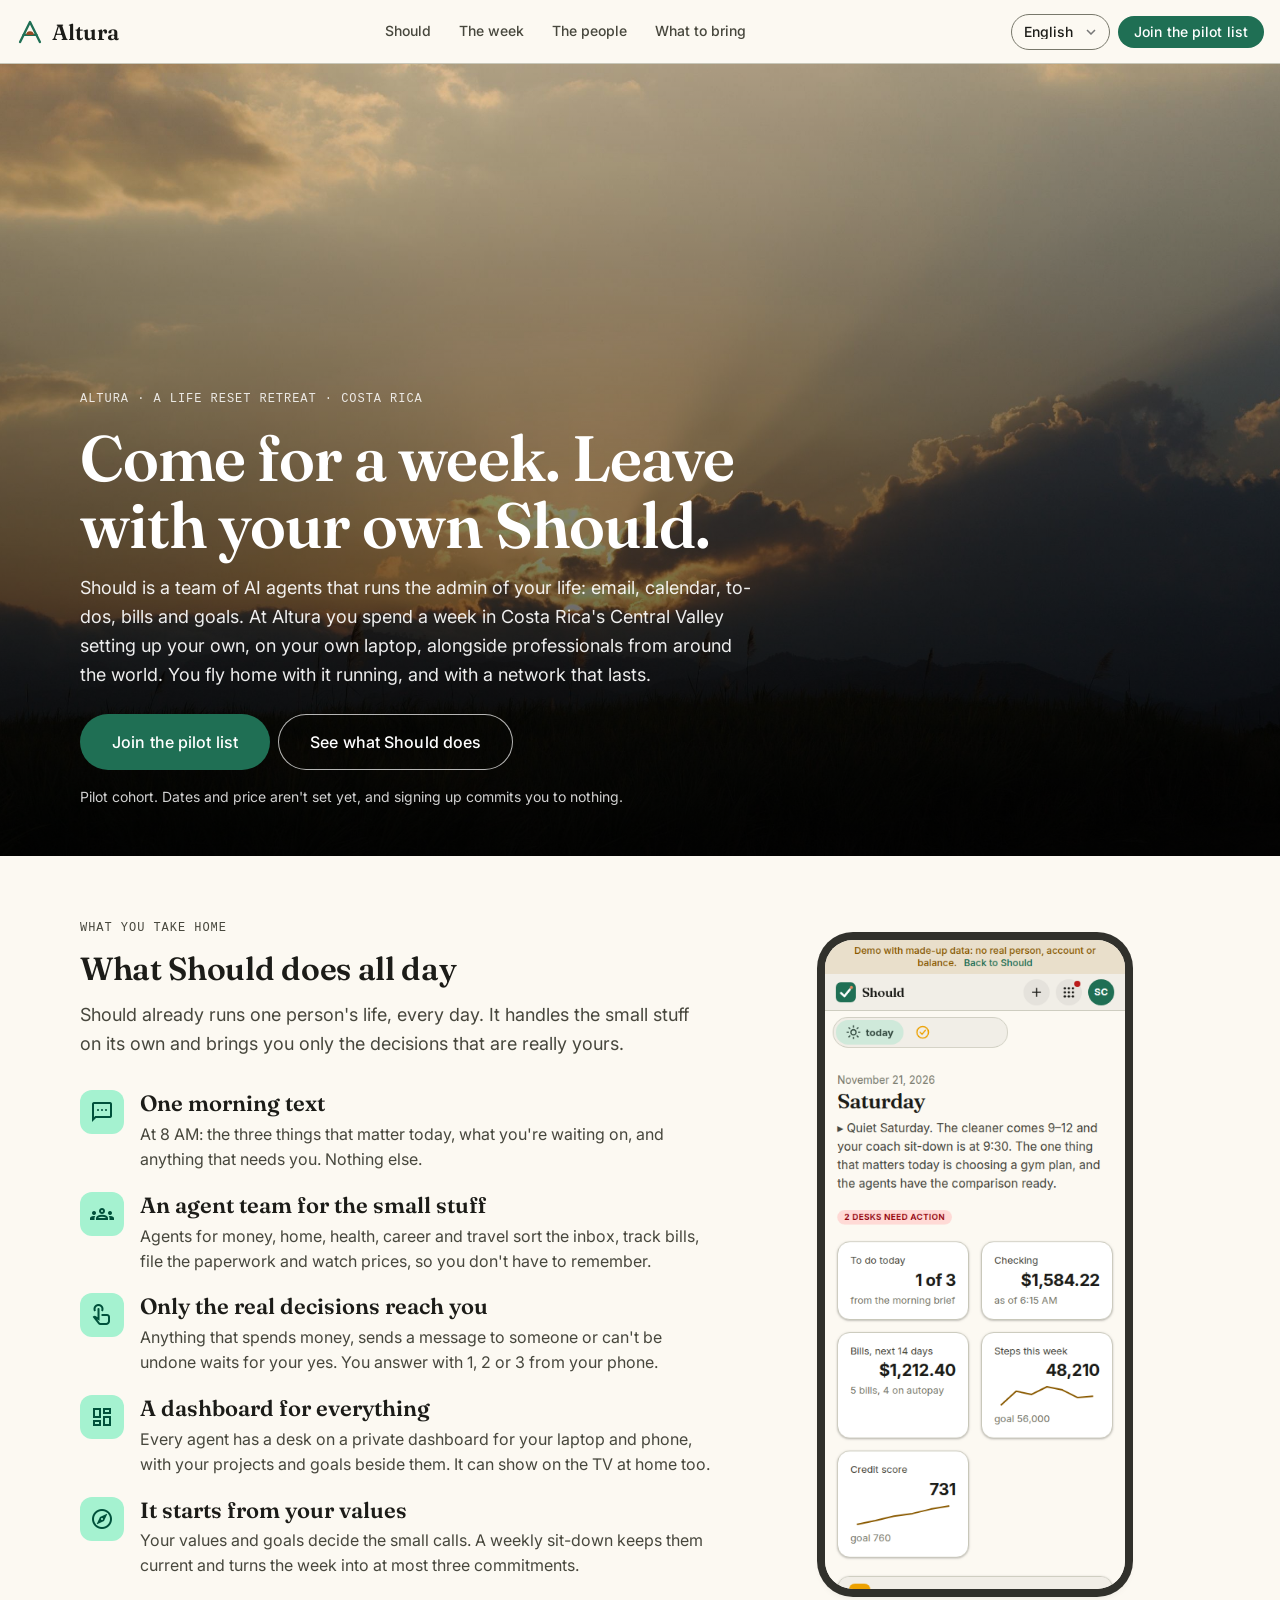
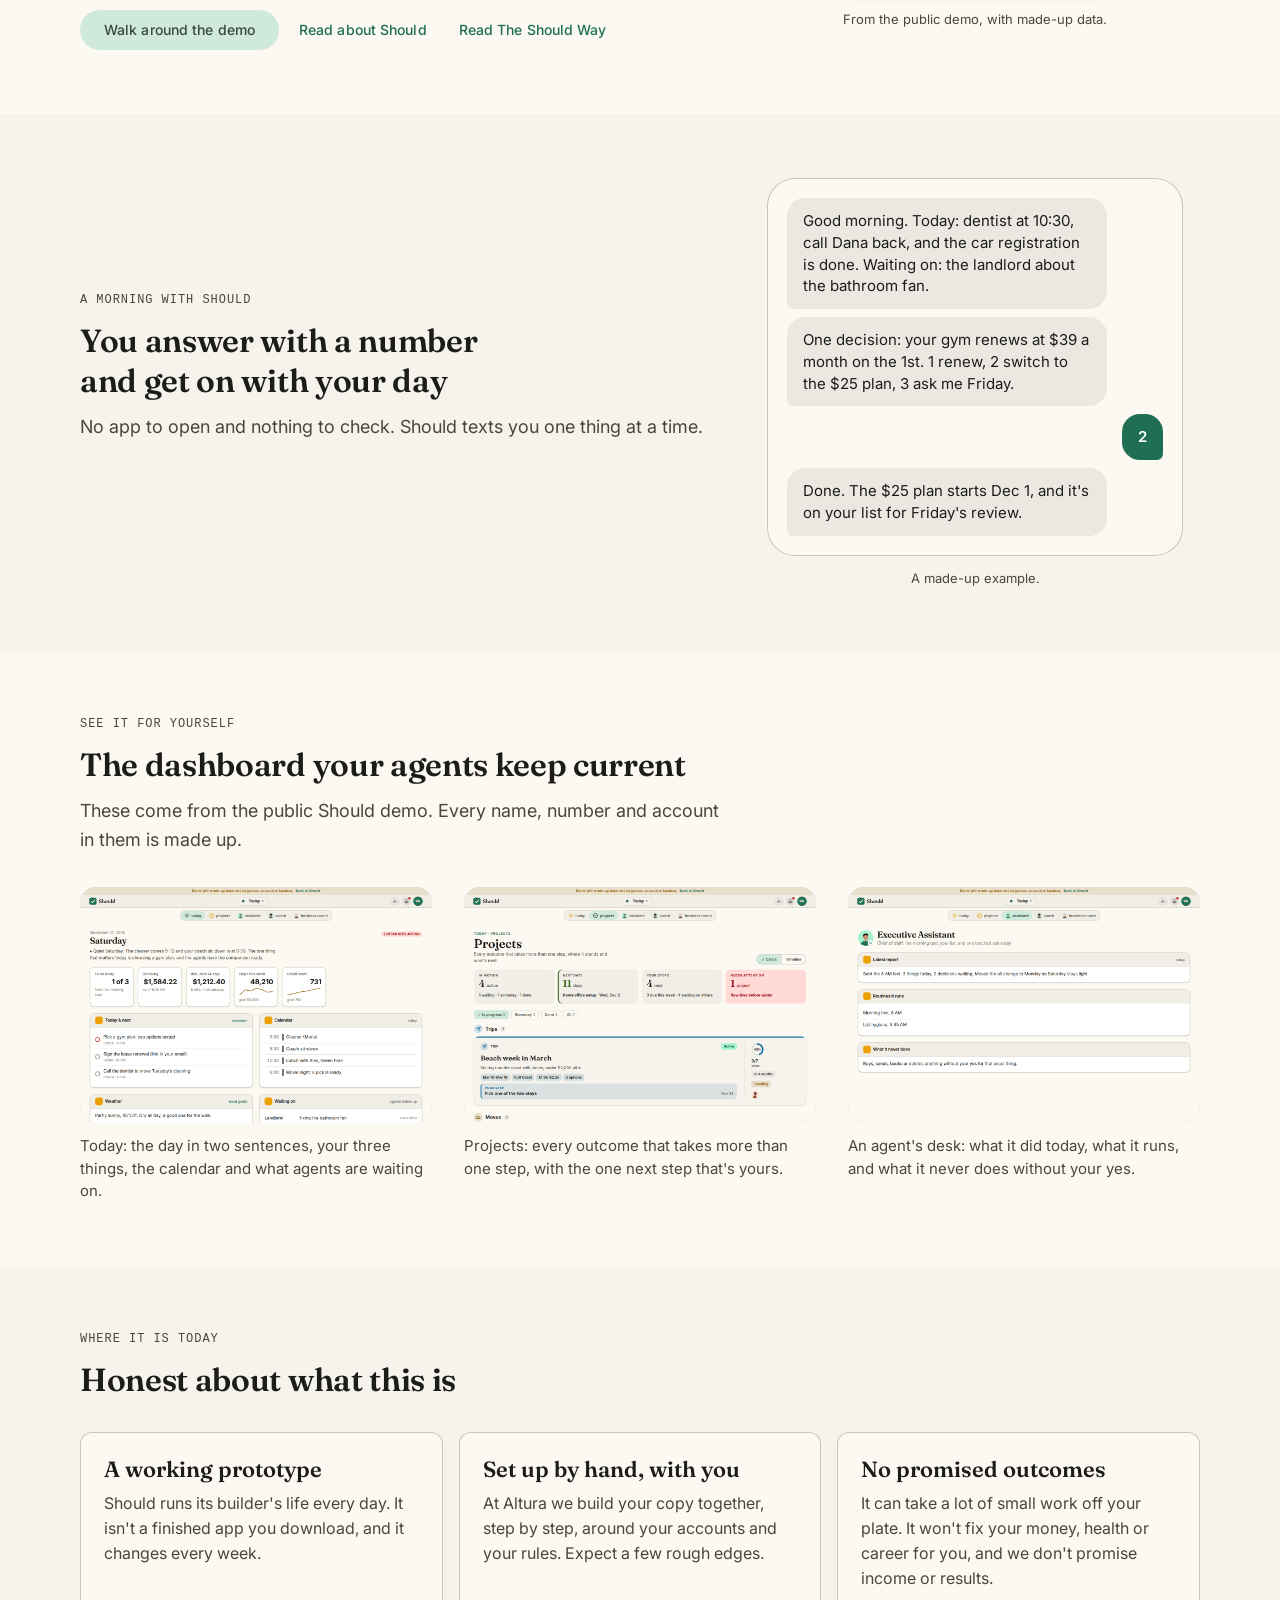
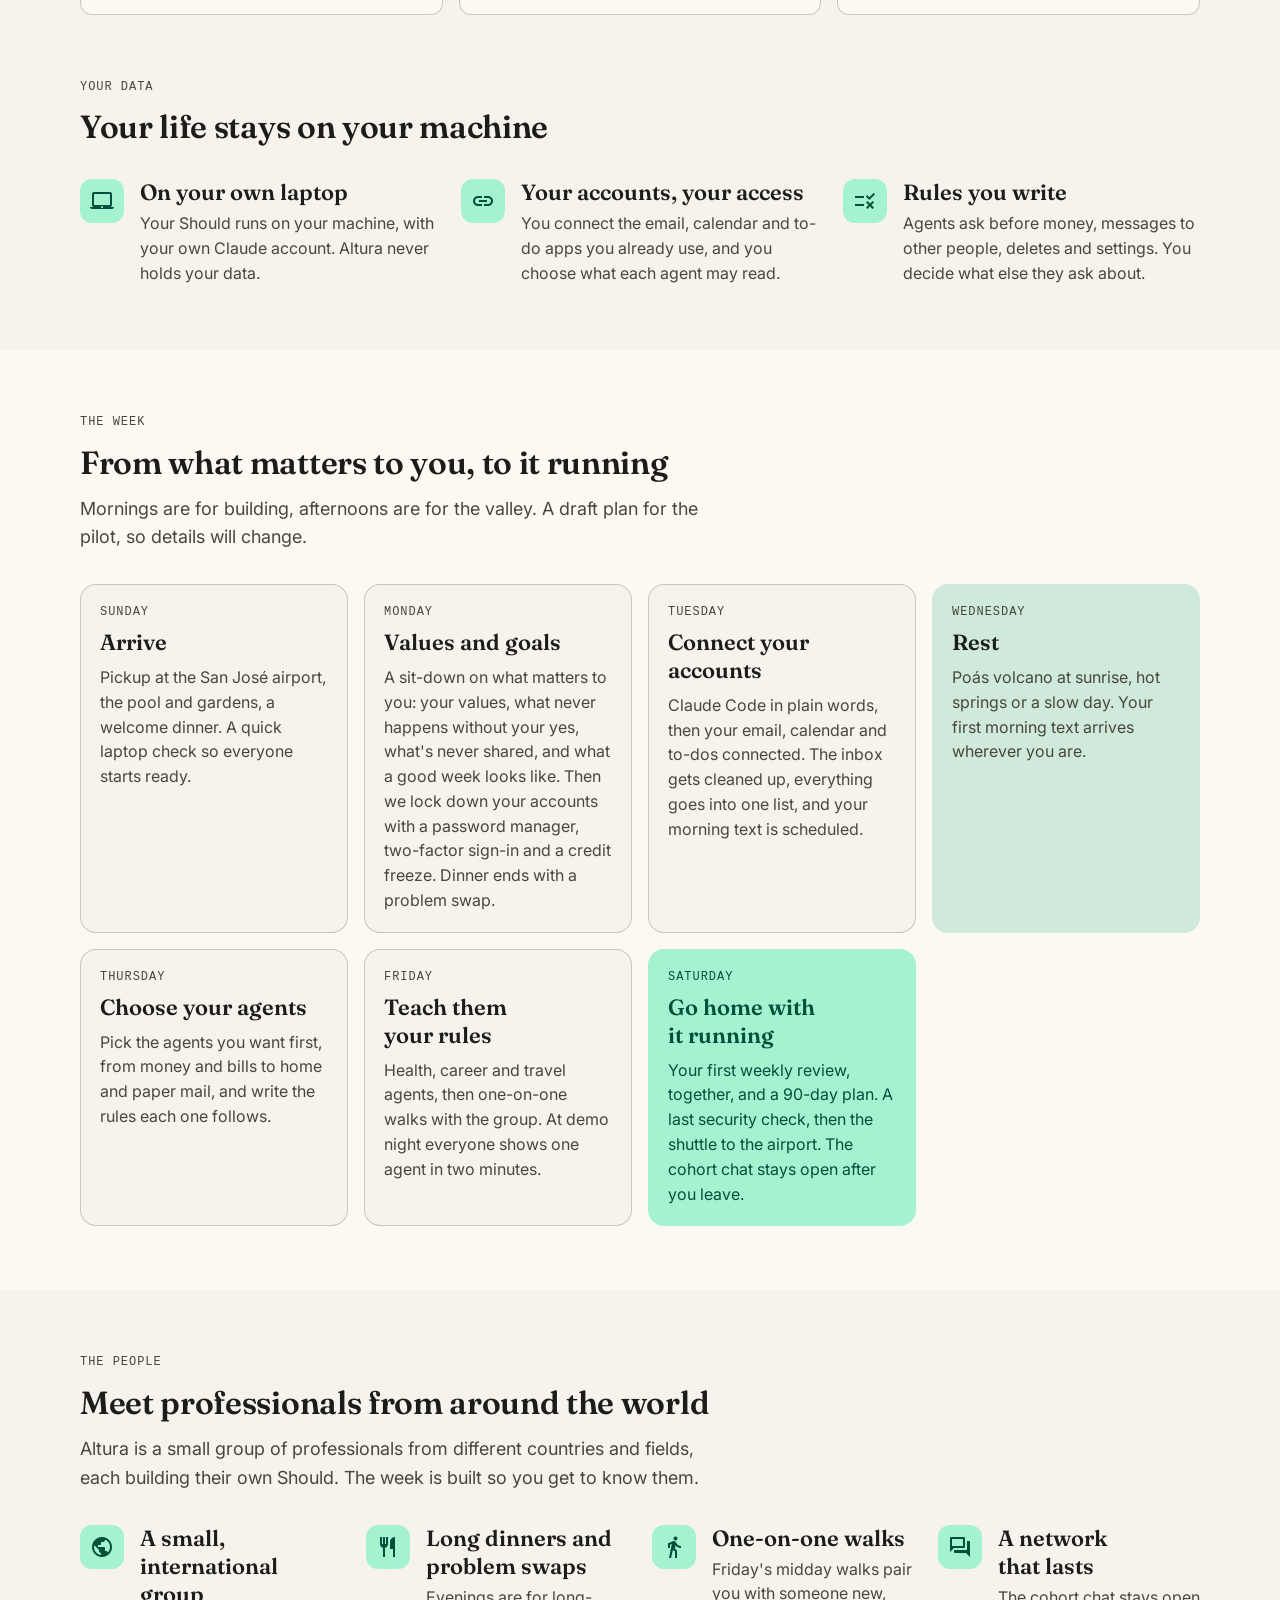
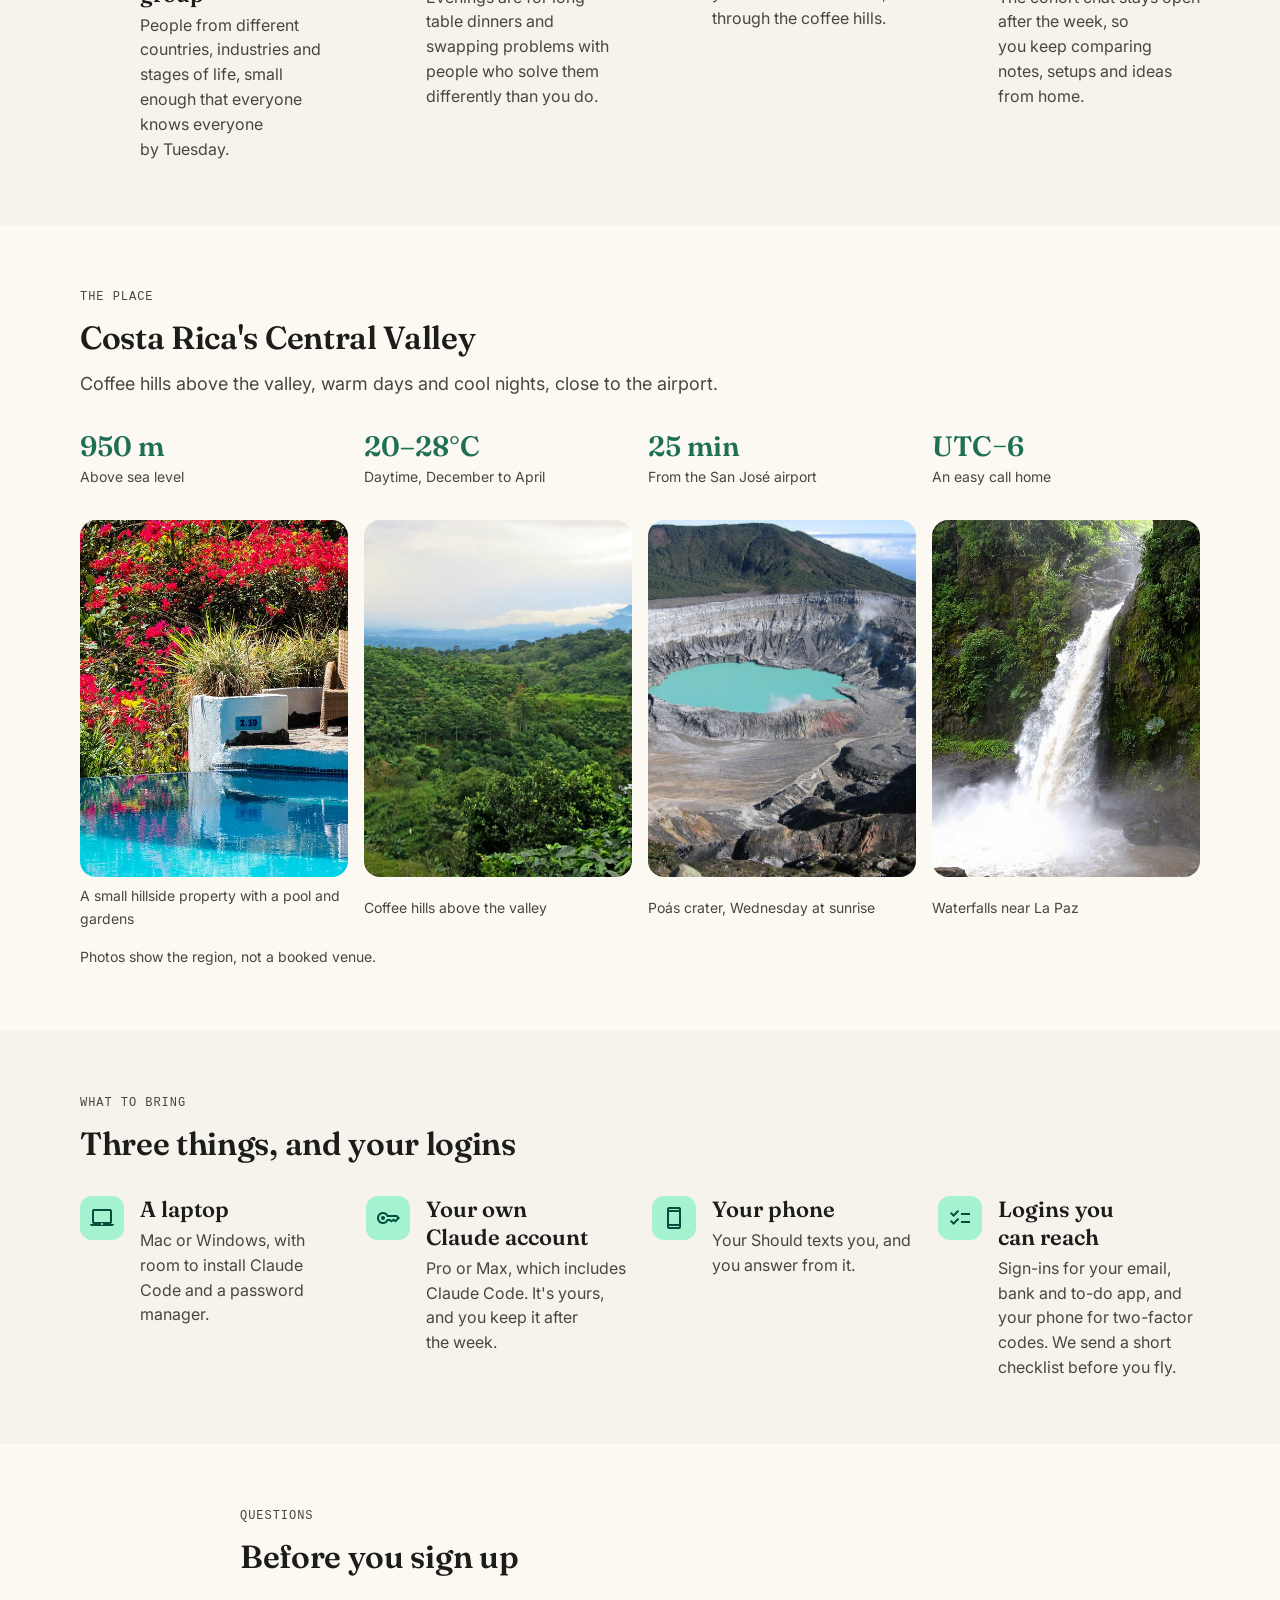
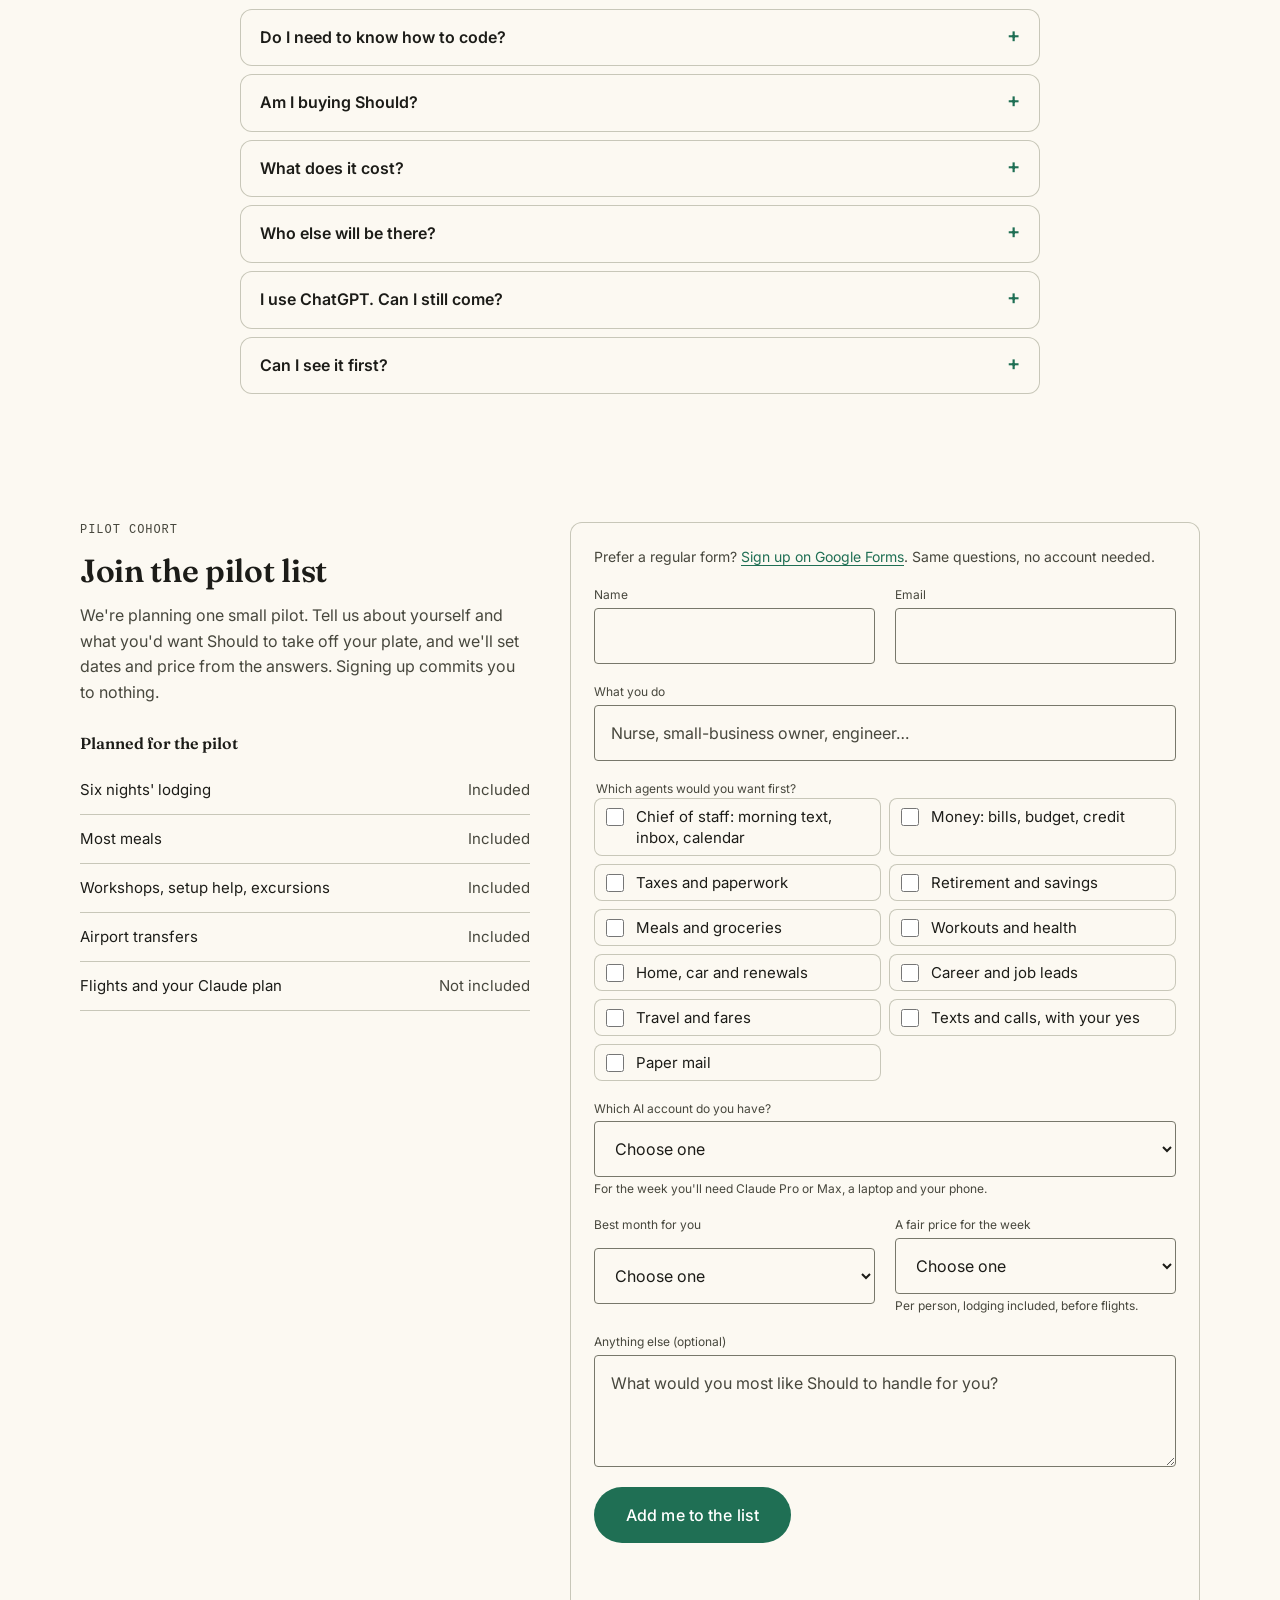
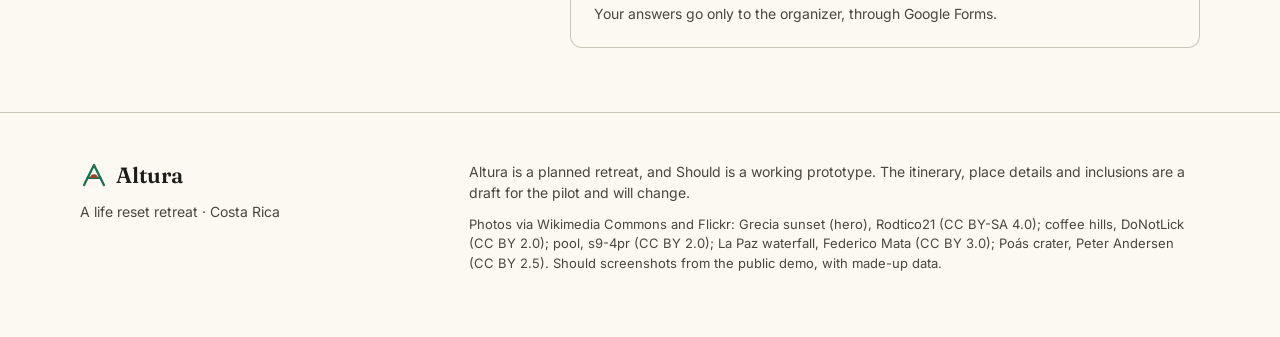
==== commit 2503a8c5: "Altura: Monday sit-down questions and The Should Way ebook link (Product Manager's content pack) Co-" ====
--- a/index.html
+++ b/index.html
@@ -175,6 +175,7 @@
         <div class="ds-row links">
           <a class="ds-btn tonal" href="https://rodmjay.github.io/should/demo/" rel="noopener">Walk around the demo</a>
           <a class="ds-btn text" href="https://rodmjay.github.io/should/" rel="noopener">Read about Should</a>
+          <a class="ds-btn text" href="https://rodmjay.github.io/should/ebook/" rel="noopener">Read The Should Way</a>
         </div>
       </div>
       <figure class="phone-shot">
@@ -240,7 +241,7 @@
         <p class="ds-variant lede">Mornings are for building, afternoons are for the valley. A draft plan for the pilot, so details will change.</p>
       </div>
       <ol class="days">
-        <li class="day d0"><p class="ds-overline">Sunday</p><h3>Arrive</h3><p>Pickup at the San José airport, the pool and gardens, a welcome dinner. A quick laptop check so everyone starts ready.</p></li><li class="day d1"><p class="ds-overline">Monday</p><h3>Values and goals</h3><p>A sit-down on what matters to you: your values, a few goals for the year, and what good looks like in each part of life. Then we lock down your accounts with a password manager, two-factor sign-in and a credit freeze. Dinner ends with a problem swap.</p></li><li class="day d2"><p class="ds-overline">Tuesday</p><h3>Connect your accounts</h3><p>Claude Code in plain words, then your email, calendar and to-dos connected. The inbox gets cleaned up, everything goes into one list, and your morning text is scheduled.</p></li><li class="day d3"><p class="ds-overline">Wednesday</p><h3>Rest</h3><p>Poás volcano at sunrise, hot springs or a slow day. Your first morning text arrives wherever you are.</p></li><li class="day d4"><p class="ds-overline">Thursday</p><h3>Choose your agents</h3><p>Pick the agents you want first, from money and bills to home and paper mail, and write the rules each one follows.</p></li><li class="day d5"><p class="ds-overline">Friday</p><h3>Teach them your rules</h3><p>Health, career and travel agents, then one-on-one walks with the group. At demo night everyone shows one agent in two minutes.</p></li><li class="day d6"><p class="ds-overline">Saturday</p><h3>Go home with it running</h3><p>Your first weekly review, together, and a 90-day plan. A last security check, then the shuttle to the airport. The cohort chat stays open after you leave.</p></li>
+        <li class="day d0"><p class="ds-overline">Sunday</p><h3>Arrive</h3><p>Pickup at the San José airport, the pool and gardens, a welcome dinner. A quick laptop check so everyone starts ready.</p></li><li class="day d1"><p class="ds-overline">Monday</p><h3>Values and goals</h3><p>A sit-down on what matters to you: your values, what never happens without your yes, what's never shared, and what a good week looks like. Then we lock down your accounts with a password manager, two-factor sign-in and a credit freeze. Dinner ends with a problem swap.</p></li><li class="day d2"><p class="ds-overline">Tuesday</p><h3>Connect your accounts</h3><p>Claude Code in plain words, then your email, calendar and to-dos connected. The inbox gets cleaned up, everything goes into one list, and your morning text is scheduled.</p></li><li class="day d3"><p class="ds-overline">Wednesday</p><h3>Rest</h3><p>Poás volcano at sunrise, hot springs or a slow day. Your first morning text arrives wherever you are.</p></li><li class="day d4"><p class="ds-overline">Thursday</p><h3>Choose your agents</h3><p>Pick the agents you want first, from money and bills to home and paper mail, and write the rules each one follows.</p></li><li class="day d5"><p class="ds-overline">Friday</p><h3>Teach them your rules</h3><p>Health, career and travel agents, then one-on-one walks with the group. At demo night everyone shows one agent in two minutes.</p></li><li class="day d6"><p class="ds-overline">Saturday</p><h3>Go home with it running</h3><p>Your first weekly review, together, and a 90-day plan. A last security check, then the shuttle to the airport. The cohort chat stays open after you leave.</p></li>
       </ol>
     </div>
   </section>
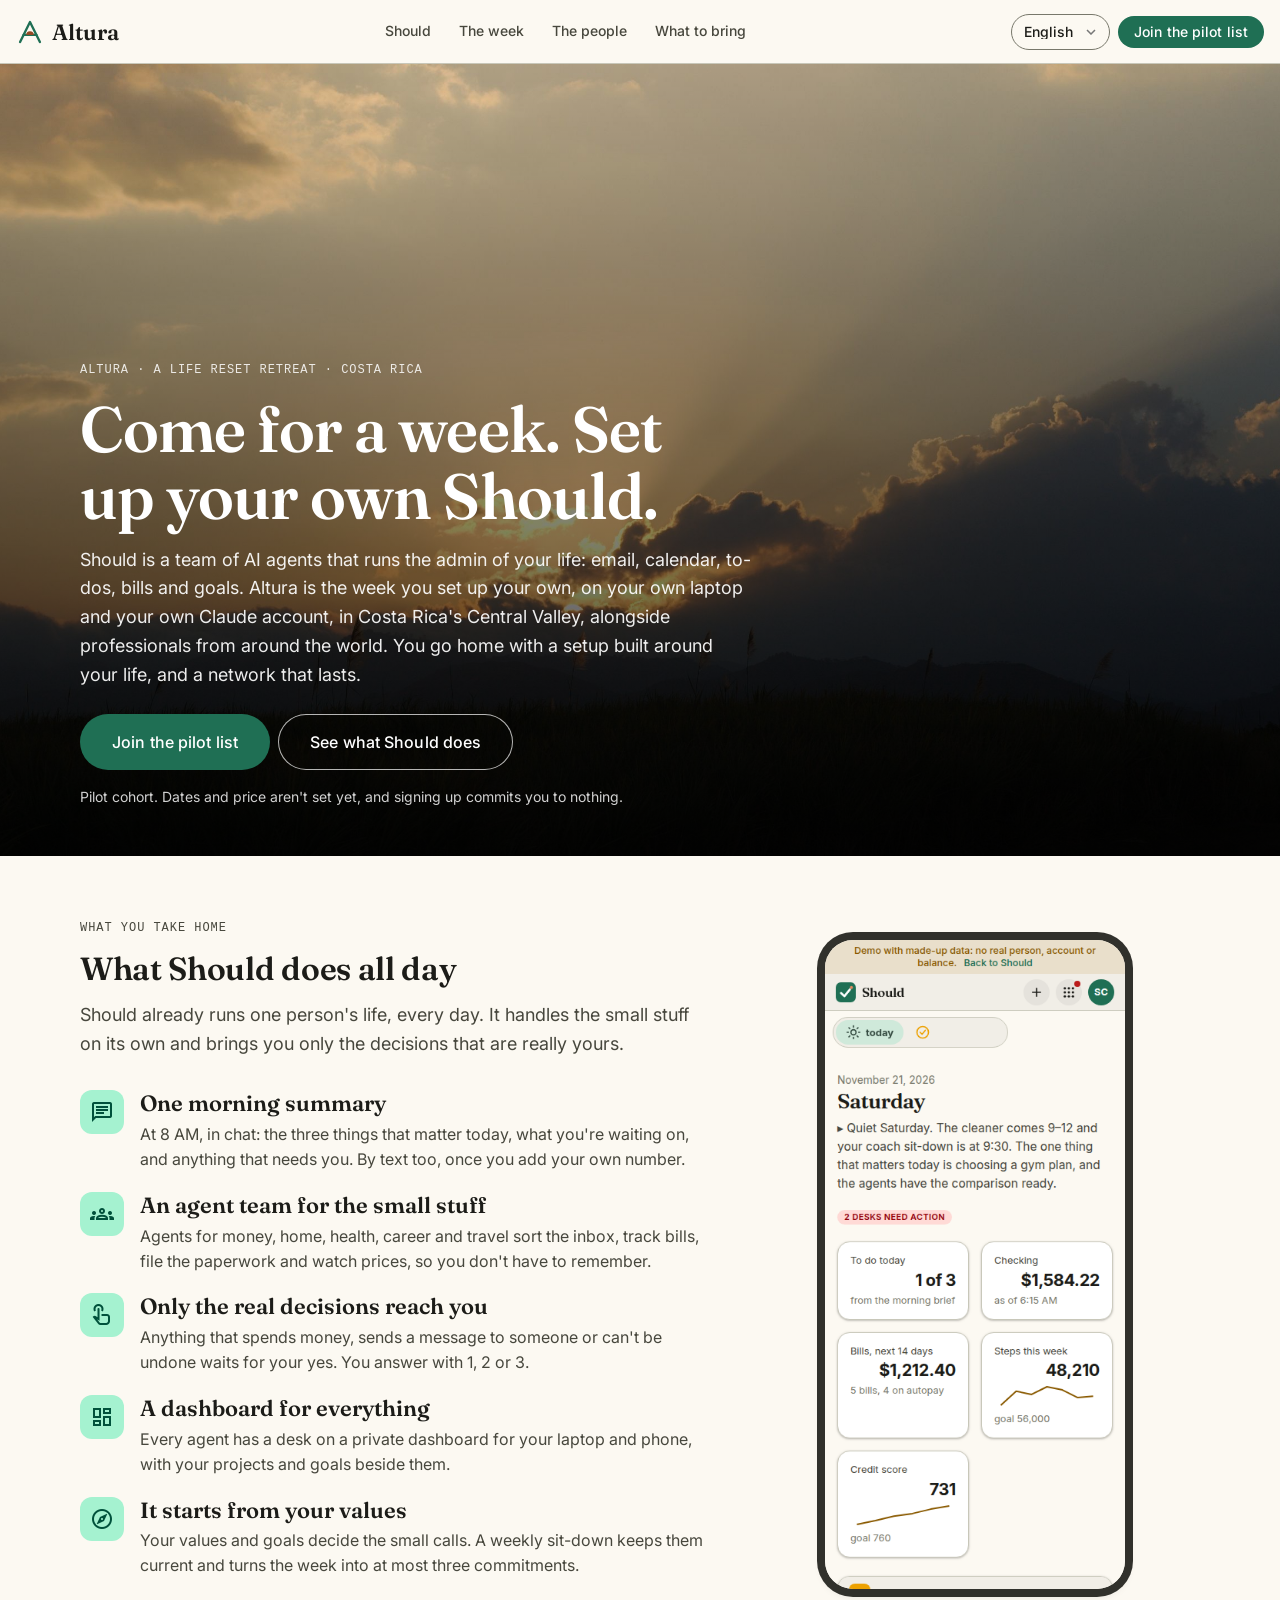
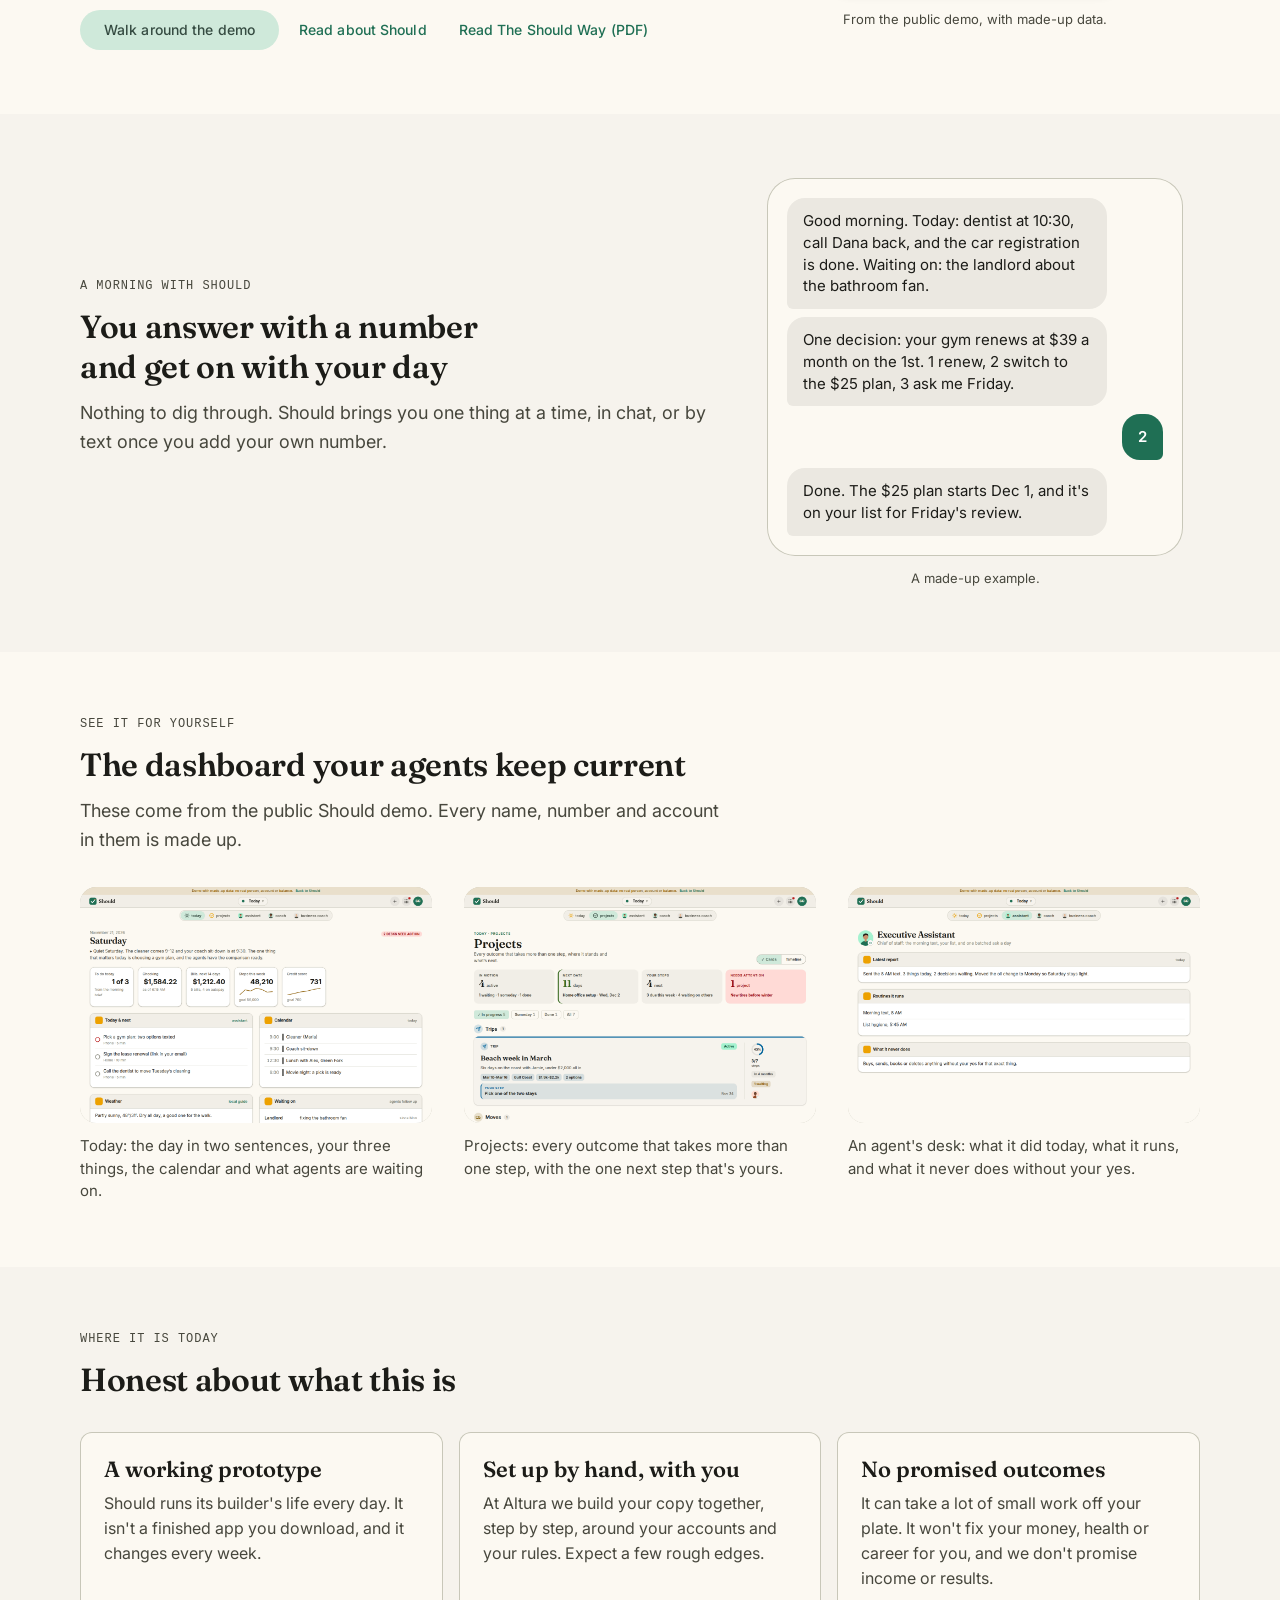
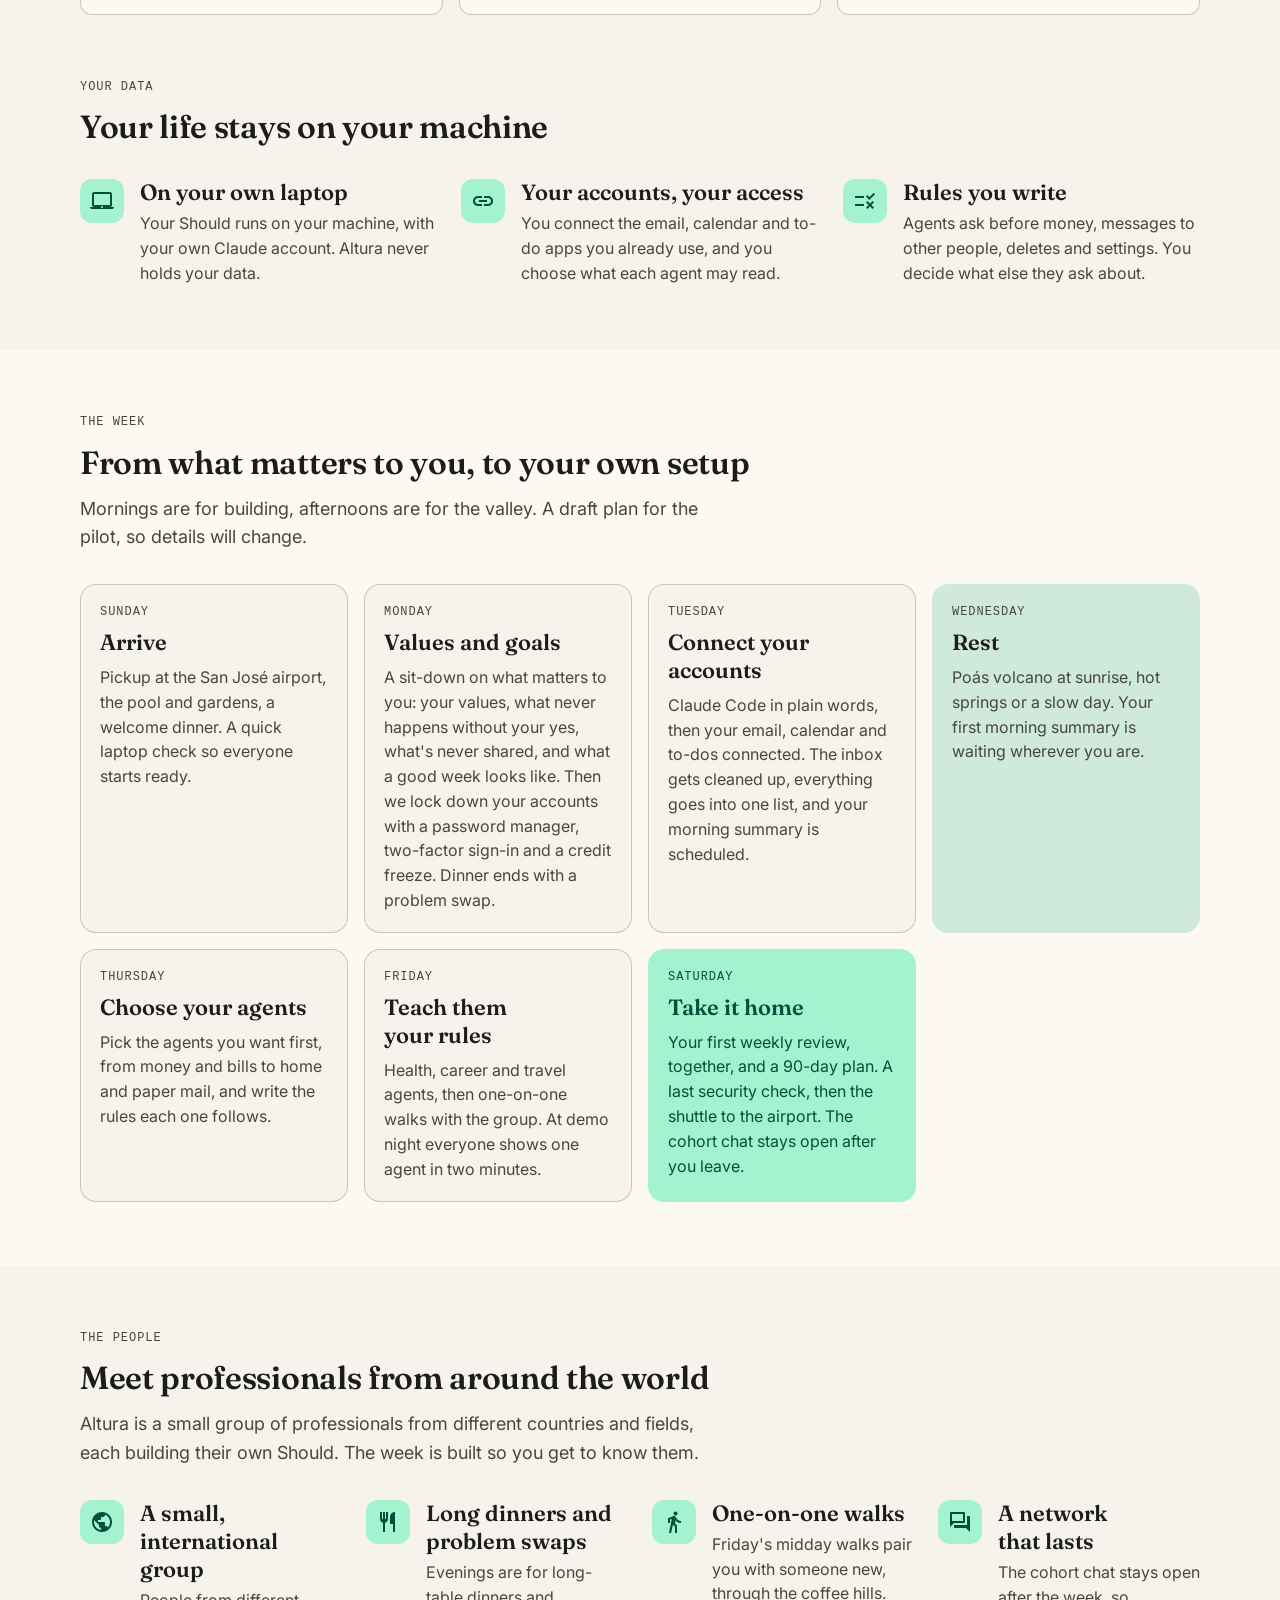
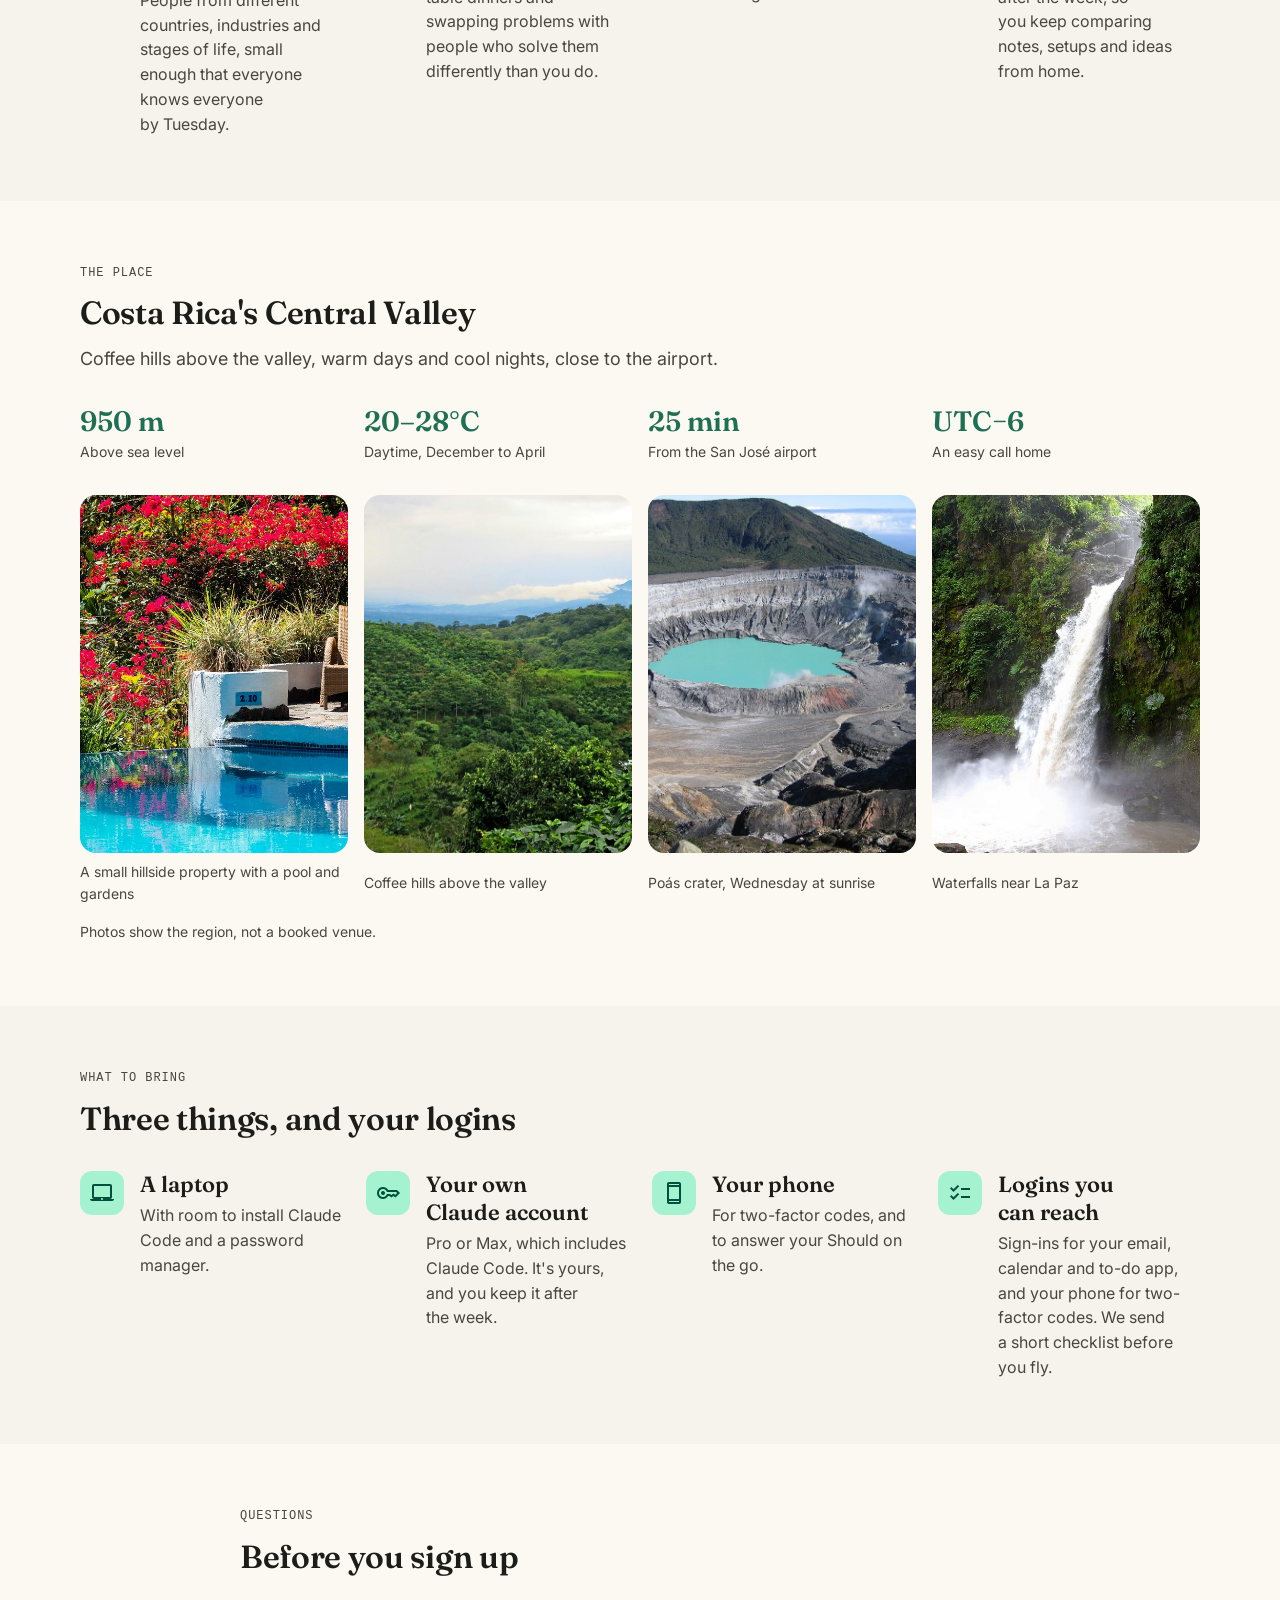
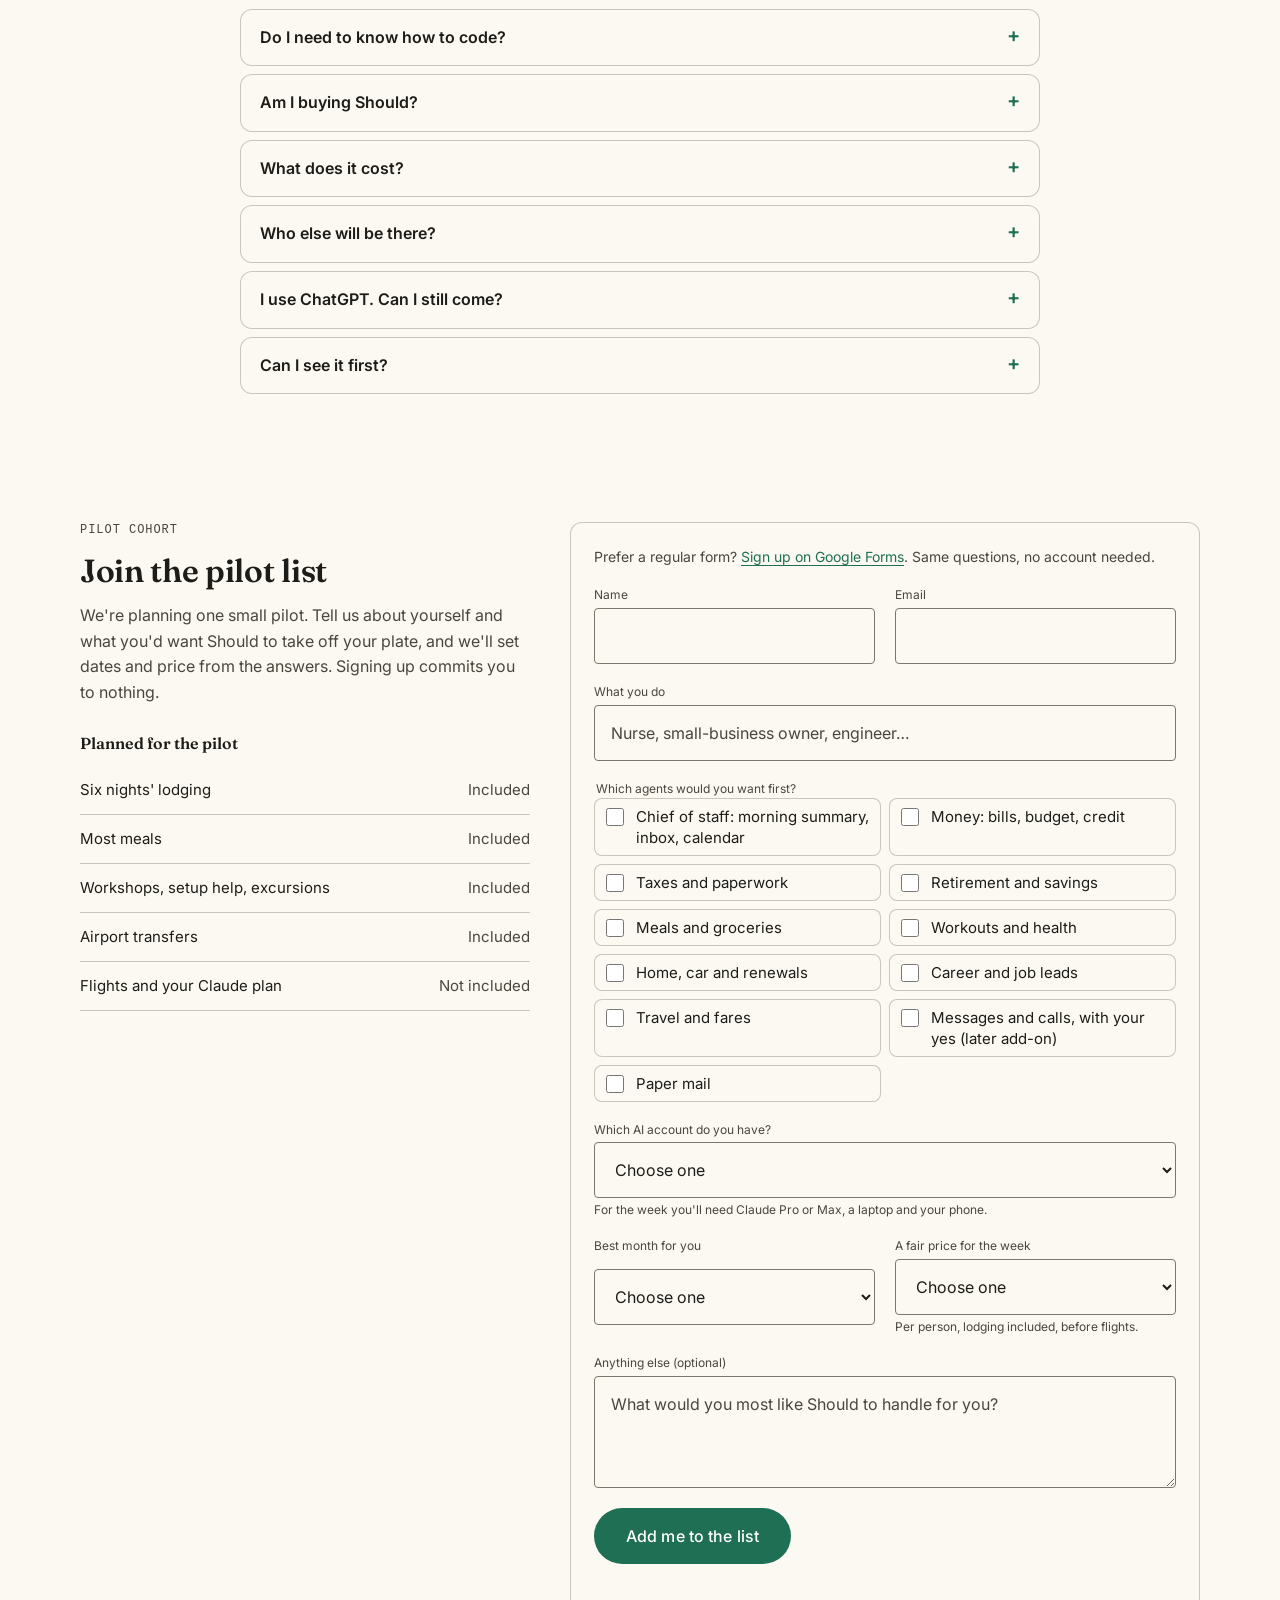
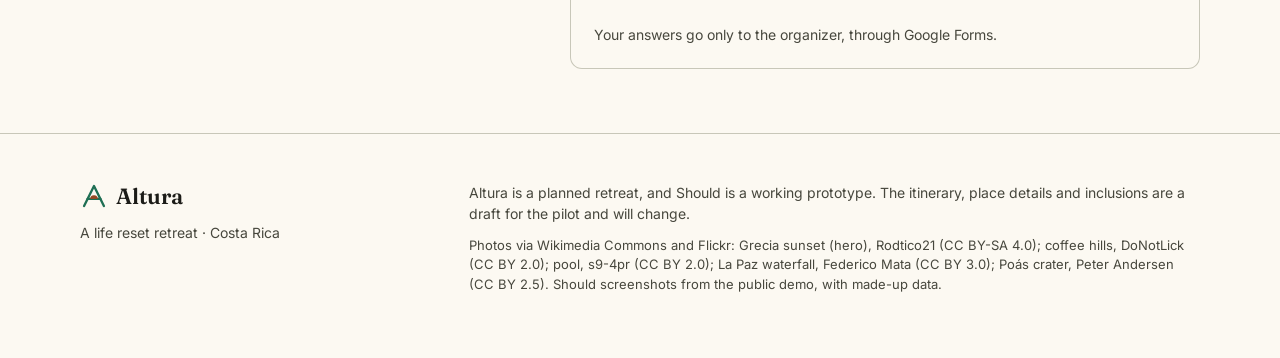
==== commit 33113f06: "Altura: chat first (texting is a later add-on), no TV or platforms, 'set up your own' instead of 'ru" ====
--- a/index.html
+++ b/index.html
@@ -109,7 +109,7 @@
 
 var want=pickLang();
 try{var u=new URL(location.href),q=u.searchParams.get("lang");if(q==="en"||q==="es"){want=q;localStorage.setItem("ds-lang",q);u.searchParams.delete("lang");history.replaceState(null,"",u)}}catch(e){}if(want!=="en")location.replace("es/"+location.search+location.hash);})();</script>
-<title>Altura · Leave Costa Rica with your own Should</title>
+<title>Altura · The week you set up your own Should</title>
 <meta name="description" content="Altura is a life reset retreat in Costa Rica's Central Valley. In one week you set up your own Should, a team of AI agents that runs the admin of your life, on your own laptop and around your own goals.">
 <meta name="google" content="notranslate">
 <meta name="theme-color" media="(prefers-color-scheme: light)" content="#f6f3ec">
@@ -118,7 +118,7 @@
 <link rel="alternate" hreflang="en" href="https://rodmjay.github.io/altura/">
 <link rel="alternate" hreflang="es-419" href="https://rodmjay.github.io/altura/es/">
 <link rel="alternate" hreflang="x-default" href="https://rodmjay.github.io/altura/">
-<meta property="og:title" content="Altura · Leave Costa Rica with your own Should">
+<meta property="og:title" content="Altura · The week you set up your own Should">
 <meta property="og:description" content="Altura is a life reset retreat in Costa Rica's Central Valley. In one week you set up your own Should, a team of AI agents that runs the admin of your life, on your own laptop and around your own goals.">
 <meta property="og:type" content="website">
 <meta property="og:url" content="https://rodmjay.github.io/altura/">
@@ -151,8 +151,8 @@
     <img class="hero-img" src="img/hero-grecia-sunset.jpg" alt="Sunset breaking through clouds over the hills of Grecia, in Costa Rica's Central Valley" fetchpriority="high">
     <div class="hero-copy ds-container">
       <p class="ds-overline">Altura · a life reset retreat · Costa Rica</p>
-      <h1>Come for a week. Leave with your own Should.</h1>
-      <p class="lede">Should is a team of AI agents that runs the admin of your life: email, calendar, to-dos, bills and goals. At Altura you spend a week in Costa Rica's Central Valley setting up your own, on your own laptop, alongside professionals from around the world. You fly home with it running, and with a network that lasts.</p>
+      <h1>Come for a week. Set up your own Should.</h1>
+      <p class="lede">Should is a team of AI agents that runs the admin of your life: email, calendar, to-dos, bills and goals. Altura is the week you set up your own, on your own laptop and your own Claude account, in Costa Rica's Central Valley, alongside professionals from around the world. You go home with a setup built around your life, and a network that lasts.</p>
       <div class="ds-row ctas">
         <a class="ds-btn lg" href="#join">Join the pilot list</a>
         <a class="ds-btn outlined lg on-photo" href="#should">See what Should does</a>
@@ -170,12 +170,12 @@
           <p class="ds-variant lede">Should already runs one person's life, every day. It handles the small stuff on its own and brings you only the decisions that are really yours.</p>
         </div>
         <ul class="points">
-          <li><span class="ico" aria-hidden="true">sms</span><div><h3>One morning text</h3><p>At 8 AM: the three things that matter today, what you're waiting on, and anything that needs you. Nothing else.</p></div></li><li><span class="ico" aria-hidden="true">groups</span><div><h3>An agent team for the small stuff</h3><p>Agents for money, home, health, career and travel sort the inbox, track bills, file the paperwork and watch prices, so you don't have to remember.</p></div></li><li><span class="ico" aria-hidden="true">touch_app</span><div><h3>Only the real decisions reach you</h3><p>Anything that spends money, sends a message to someone or can't be undone waits for your yes. You answer with 1, 2 or 3 from your phone.</p></div></li><li><span class="ico" aria-hidden="true">dashboard</span><div><h3>A dashboard for everything</h3><p>Every agent has a desk on a private dashboard for your laptop and phone, with your projects and goals beside them. It can show on the TV at home too.</p></div></li><li><span class="ico" aria-hidden="true">explore</span><div><h3>It starts from your values</h3><p>Your values and goals decide the small calls. A weekly sit-down keeps them current and turns the week into at most three commitments.</p></div></li>
+          <li><span class="ico" aria-hidden="true">chat</span><div><h3>One morning summary</h3><p>At 8 AM, in chat: the three things that matter today, what you're waiting on, and anything that needs you. By text too, once you add your own number.</p></div></li><li><span class="ico" aria-hidden="true">groups</span><div><h3>An agent team for the small stuff</h3><p>Agents for money, home, health, career and travel sort the inbox, track bills, file the paperwork and watch prices, so you don't have to remember.</p></div></li><li><span class="ico" aria-hidden="true">touch_app</span><div><h3>Only the real decisions reach you</h3><p>Anything that spends money, sends a message to someone or can't be undone waits for your yes. You answer with 1, 2 or 3.</p></div></li><li><span class="ico" aria-hidden="true">dashboard</span><div><h3>A dashboard for everything</h3><p>Every agent has a desk on a private dashboard for your laptop and phone, with your projects and goals beside them.</p></div></li><li><span class="ico" aria-hidden="true">explore</span><div><h3>It starts from your values</h3><p>Your values and goals decide the small calls. A weekly sit-down keeps them current and turns the week into at most three commitments.</p></div></li>
         </ul>
         <div class="ds-row links">
           <a class="ds-btn tonal" href="https://rodmjay.github.io/should/demo/" rel="noopener">Walk around the demo</a>
           <a class="ds-btn text" href="https://rodmjay.github.io/should/" rel="noopener">Read about Should</a>
-          <a class="ds-btn text" href="https://rodmjay.github.io/should/ebook/" rel="noopener">Read The Should Way</a>
+          <a class="ds-btn text" href="https://rodmjay.github.io/should/ebook/should-way.en.pdf" rel="noopener">Read The Should Way (PDF)</a>
         </div>
       </div>
       <figure class="phone-shot">
@@ -190,9 +190,9 @@
       <div class="head">
         <p class="ds-overline">A morning with Should</p>
         <h2>You answer with a number and get on with your day</h2>
-        <p class="ds-variant lede">No app to open and nothing to check. Should texts you one thing at a time.</p>
-      </div>
-      <figure class="chat" aria-label="Example text conversation">
+        <p class="ds-variant lede">Nothing to dig through. Should brings you one thing at a time, in chat, or by text once you add your own number.</p>
+      </div>
+      <figure class="chat" aria-label="Example conversation">
         <ol>
           <li class="msg in">Good morning. Today: dentist at 10:30, call Dana back, and the car registration is done. Waiting on: the landlord about the bathroom fan.</li><li class="msg in">One decision: your gym renews at $39 a month on the 1st. 1 renew, 2 switch to the $25 plan, 3 ask me Friday.</li><li class="msg out">2</li><li class="msg in">Done. The $25 plan starts Dec 1, and it's on your list for Friday's review.</li>
         </ol>
@@ -237,11 +237,11 @@
     <div class="ds-container">
       <div class="head">
         <p class="ds-overline">The week</p>
-        <h2>From what matters to you, to it running</h2>
+        <h2>From what matters to you, to your own setup</h2>
         <p class="ds-variant lede">Mornings are for building, afternoons are for the valley. A draft plan for the pilot, so details will change.</p>
       </div>
       <ol class="days">
-        <li class="day d0"><p class="ds-overline">Sunday</p><h3>Arrive</h3><p>Pickup at the San José airport, the pool and gardens, a welcome dinner. A quick laptop check so everyone starts ready.</p></li><li class="day d1"><p class="ds-overline">Monday</p><h3>Values and goals</h3><p>A sit-down on what matters to you: your values, what never happens without your yes, what's never shared, and what a good week looks like. Then we lock down your accounts with a password manager, two-factor sign-in and a credit freeze. Dinner ends with a problem swap.</p></li><li class="day d2"><p class="ds-overline">Tuesday</p><h3>Connect your accounts</h3><p>Claude Code in plain words, then your email, calendar and to-dos connected. The inbox gets cleaned up, everything goes into one list, and your morning text is scheduled.</p></li><li class="day d3"><p class="ds-overline">Wednesday</p><h3>Rest</h3><p>Poás volcano at sunrise, hot springs or a slow day. Your first morning text arrives wherever you are.</p></li><li class="day d4"><p class="ds-overline">Thursday</p><h3>Choose your agents</h3><p>Pick the agents you want first, from money and bills to home and paper mail, and write the rules each one follows.</p></li><li class="day d5"><p class="ds-overline">Friday</p><h3>Teach them your rules</h3><p>Health, career and travel agents, then one-on-one walks with the group. At demo night everyone shows one agent in two minutes.</p></li><li class="day d6"><p class="ds-overline">Saturday</p><h3>Go home with it running</h3><p>Your first weekly review, together, and a 90-day plan. A last security check, then the shuttle to the airport. The cohort chat stays open after you leave.</p></li>
+        <li class="day d0"><p class="ds-overline">Sunday</p><h3>Arrive</h3><p>Pickup at the San José airport, the pool and gardens, a welcome dinner. A quick laptop check so everyone starts ready.</p></li><li class="day d1"><p class="ds-overline">Monday</p><h3>Values and goals</h3><p>A sit-down on what matters to you: your values, what never happens without your yes, what's never shared, and what a good week looks like. Then we lock down your accounts with a password manager, two-factor sign-in and a credit freeze. Dinner ends with a problem swap.</p></li><li class="day d2"><p class="ds-overline">Tuesday</p><h3>Connect your accounts</h3><p>Claude Code in plain words, then your email, calendar and to-dos connected. The inbox gets cleaned up, everything goes into one list, and your morning summary is scheduled.</p></li><li class="day d3"><p class="ds-overline">Wednesday</p><h3>Rest</h3><p>Poás volcano at sunrise, hot springs or a slow day. Your first morning summary is waiting wherever you are.</p></li><li class="day d4"><p class="ds-overline">Thursday</p><h3>Choose your agents</h3><p>Pick the agents you want first, from money and bills to home and paper mail, and write the rules each one follows.</p></li><li class="day d5"><p class="ds-overline">Friday</p><h3>Teach them your rules</h3><p>Health, career and travel agents, then one-on-one walks with the group. At demo night everyone shows one agent in two minutes.</p></li><li class="day d6"><p class="ds-overline">Saturday</p><h3>Take it home</h3><p>Your first weekly review, together, and a 90-day plan. A last security check, then the shuttle to the airport. The cohort chat stays open after you leave.</p></li>
       </ol>
     </div>
   </section>
@@ -283,7 +283,7 @@
         <h2>Three things, and your logins</h2>
       </div>
       <ul class="points cols four">
-        <li><span class="ico" aria-hidden="true">laptop_mac</span><div><h3>A laptop</h3><p>Mac or Windows, with room to install Claude Code and a password manager.</p></div></li><li><span class="ico" aria-hidden="true">key</span><div><h3>Your own Claude account</h3><p>Pro or Max, which includes Claude Code. It's yours, and you keep it after the week.</p></div></li><li><span class="ico" aria-hidden="true">smartphone</span><div><h3>Your phone</h3><p>Your Should texts you, and you answer from it.</p></div></li><li><span class="ico" aria-hidden="true">checklist</span><div><h3>Logins you can reach</h3><p>Sign-ins for your email, bank and to-do app, and your phone for two-factor codes. We send a short checklist before you fly.</p></div></li>
+        <li><span class="ico" aria-hidden="true">laptop_mac</span><div><h3>A laptop</h3><p>With room to install Claude Code and a password manager.</p></div></li><li><span class="ico" aria-hidden="true">key</span><div><h3>Your own Claude account</h3><p>Pro or Max, which includes Claude Code. It's yours, and you keep it after the week.</p></div></li><li><span class="ico" aria-hidden="true">smartphone</span><div><h3>Your phone</h3><p>For two-factor codes, and to answer your Should on the go.</p></div></li><li><span class="ico" aria-hidden="true">checklist</span><div><h3>Logins you can reach</h3><p>Sign-ins for your email, calendar and to-do app, and your phone for two-factor codes. We send a short checklist before you fly.</p></div></li>
       </ul>
     </div>
   </section>
@@ -322,7 +322,7 @@
           <fieldset class="agents">
             <legend class="ds-field-label">Which agents would you want first?</legend>
             <div class="checks">
-              <label class="check"><input type="checkbox" name="goals" value="Chief of staff"><span>Chief of staff: morning text, inbox, calendar</span></label><label class="check"><input type="checkbox" name="goals" value="Financial advisor"><span>Money: bills, budget, credit</span></label><label class="check"><input type="checkbox" name="goals" value="Tax guy"><span>Taxes and paperwork</span></label><label class="check"><input type="checkbox" name="goals" value="Retirement planner"><span>Retirement and savings</span></label><label class="check"><input type="checkbox" name="goals" value="Nutrition specialist"><span>Meals and groceries</span></label><label class="check"><input type="checkbox" name="goals" value="Personal trainer"><span>Workouts and health</span></label><label class="check"><input type="checkbox" name="goals" value="House manager"><span>Home, car and renewals</span></label><label class="check"><input type="checkbox" name="goals" value="Career coach"><span>Career and job leads</span></label><label class="check"><input type="checkbox" name="goals" value="Travel agent"><span>Travel and fares</span></label><label class="check"><input type="checkbox" name="goals" value="Receptionist"><span>Texts and calls, with your yes</span></label><label class="check"><input type="checkbox" name="goals" value="Mail clerk"><span>Paper mail</span></label>
+              <label class="check"><input type="checkbox" name="goals" value="Chief of staff"><span>Chief of staff: morning summary, inbox, calendar</span></label><label class="check"><input type="checkbox" name="goals" value="Financial advisor"><span>Money: bills, budget, credit</span></label><label class="check"><input type="checkbox" name="goals" value="Tax guy"><span>Taxes and paperwork</span></label><label class="check"><input type="checkbox" name="goals" value="Retirement planner"><span>Retirement and savings</span></label><label class="check"><input type="checkbox" name="goals" value="Nutrition specialist"><span>Meals and groceries</span></label><label class="check"><input type="checkbox" name="goals" value="Personal trainer"><span>Workouts and health</span></label><label class="check"><input type="checkbox" name="goals" value="House manager"><span>Home, car and renewals</span></label><label class="check"><input type="checkbox" name="goals" value="Career coach"><span>Career and job leads</span></label><label class="check"><input type="checkbox" name="goals" value="Travel agent"><span>Travel and fares</span></label><label class="check"><input type="checkbox" name="goals" value="Receptionist"><span>Messages and calls, with your yes (later add-on)</span></label><label class="check"><input type="checkbox" name="goals" value="Mail clerk"><span>Paper mail</span></label>
             </div>
           </fieldset>
           <label class="ds-field"><span class="ds-field-label">Which AI account do you have?</span>
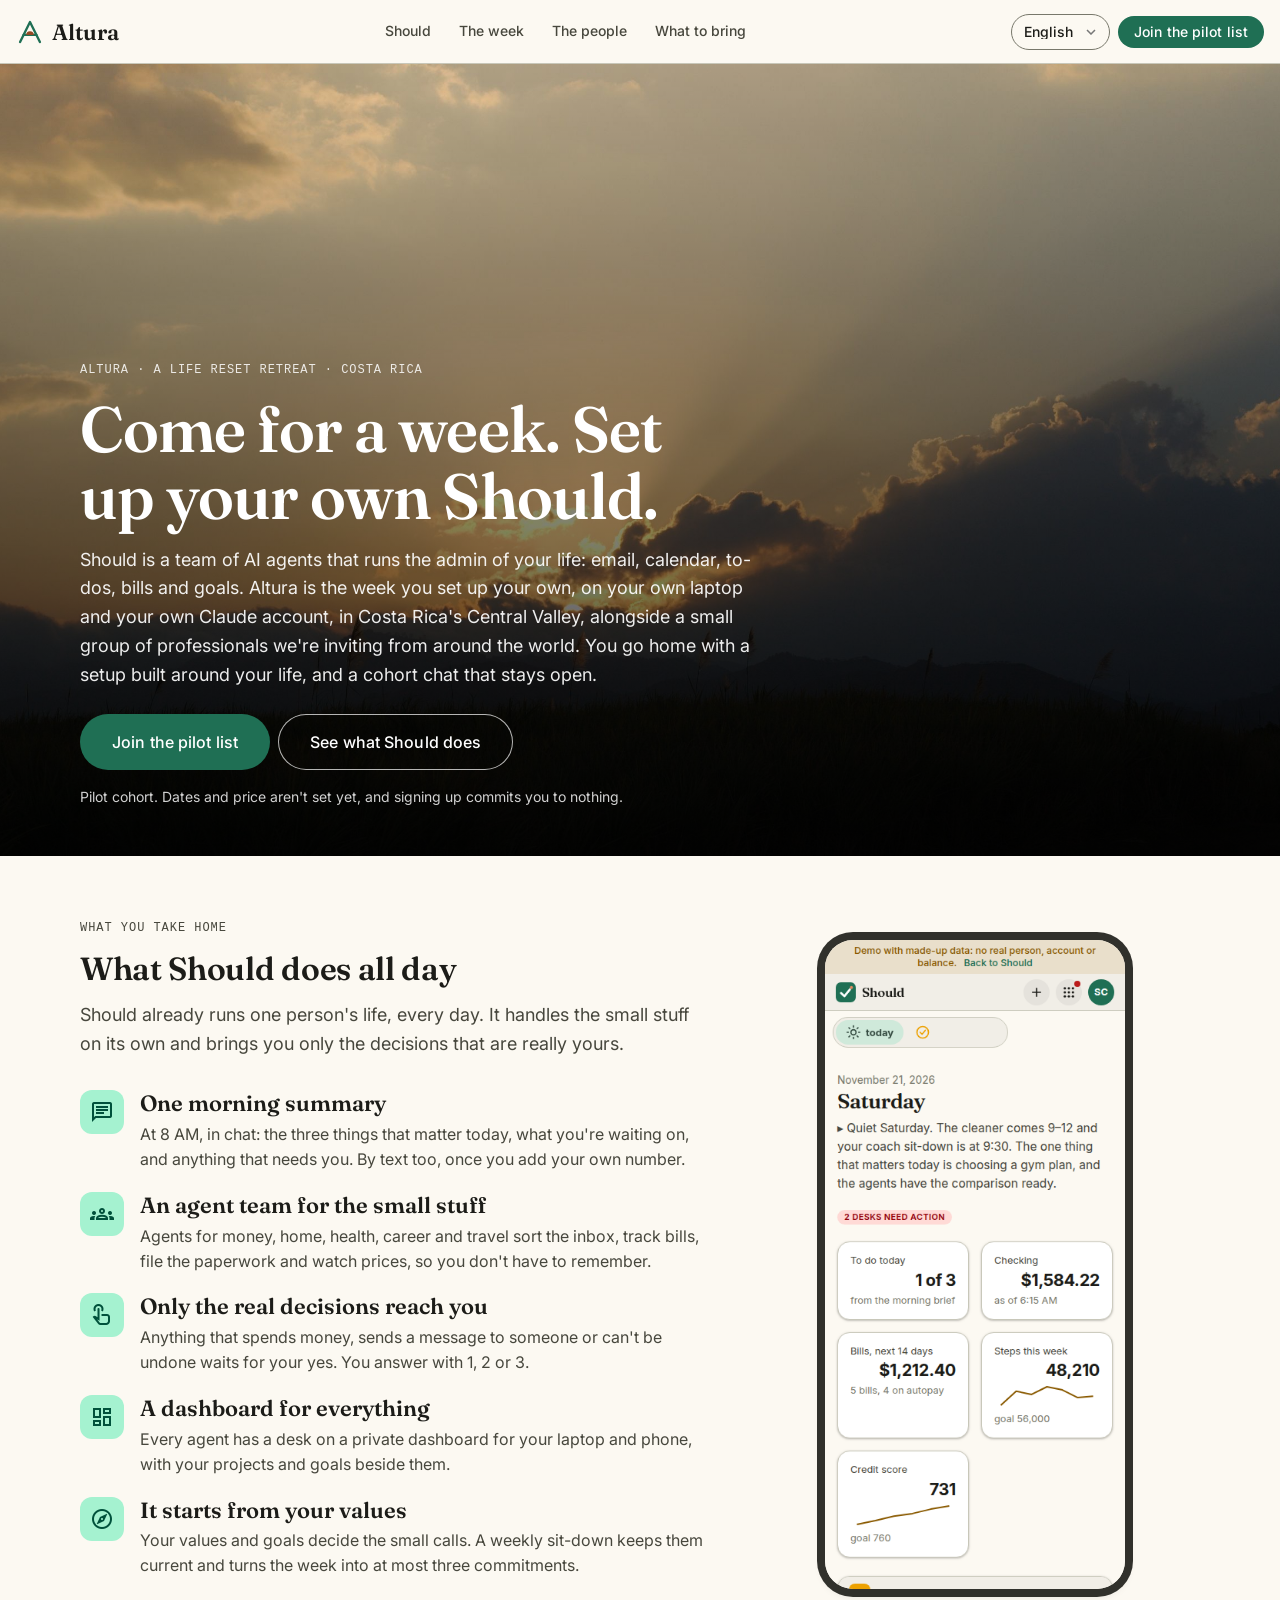
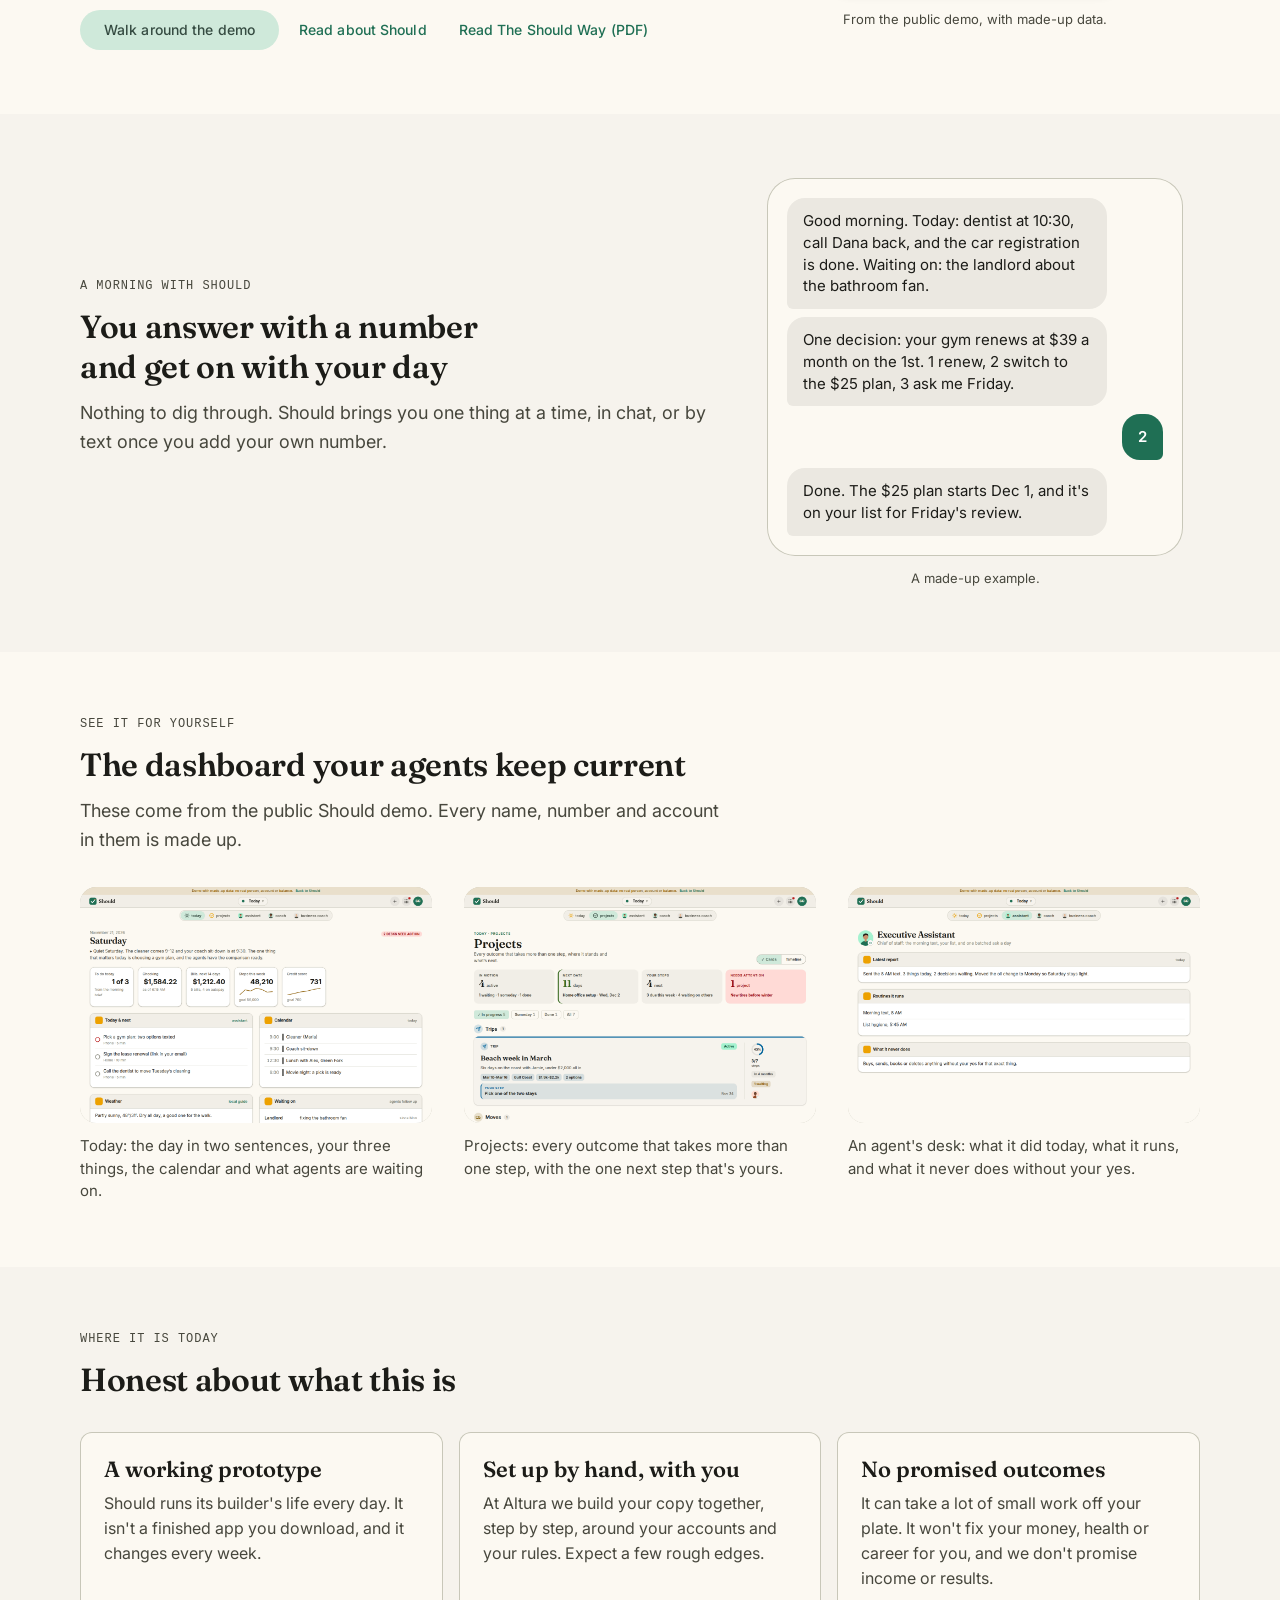
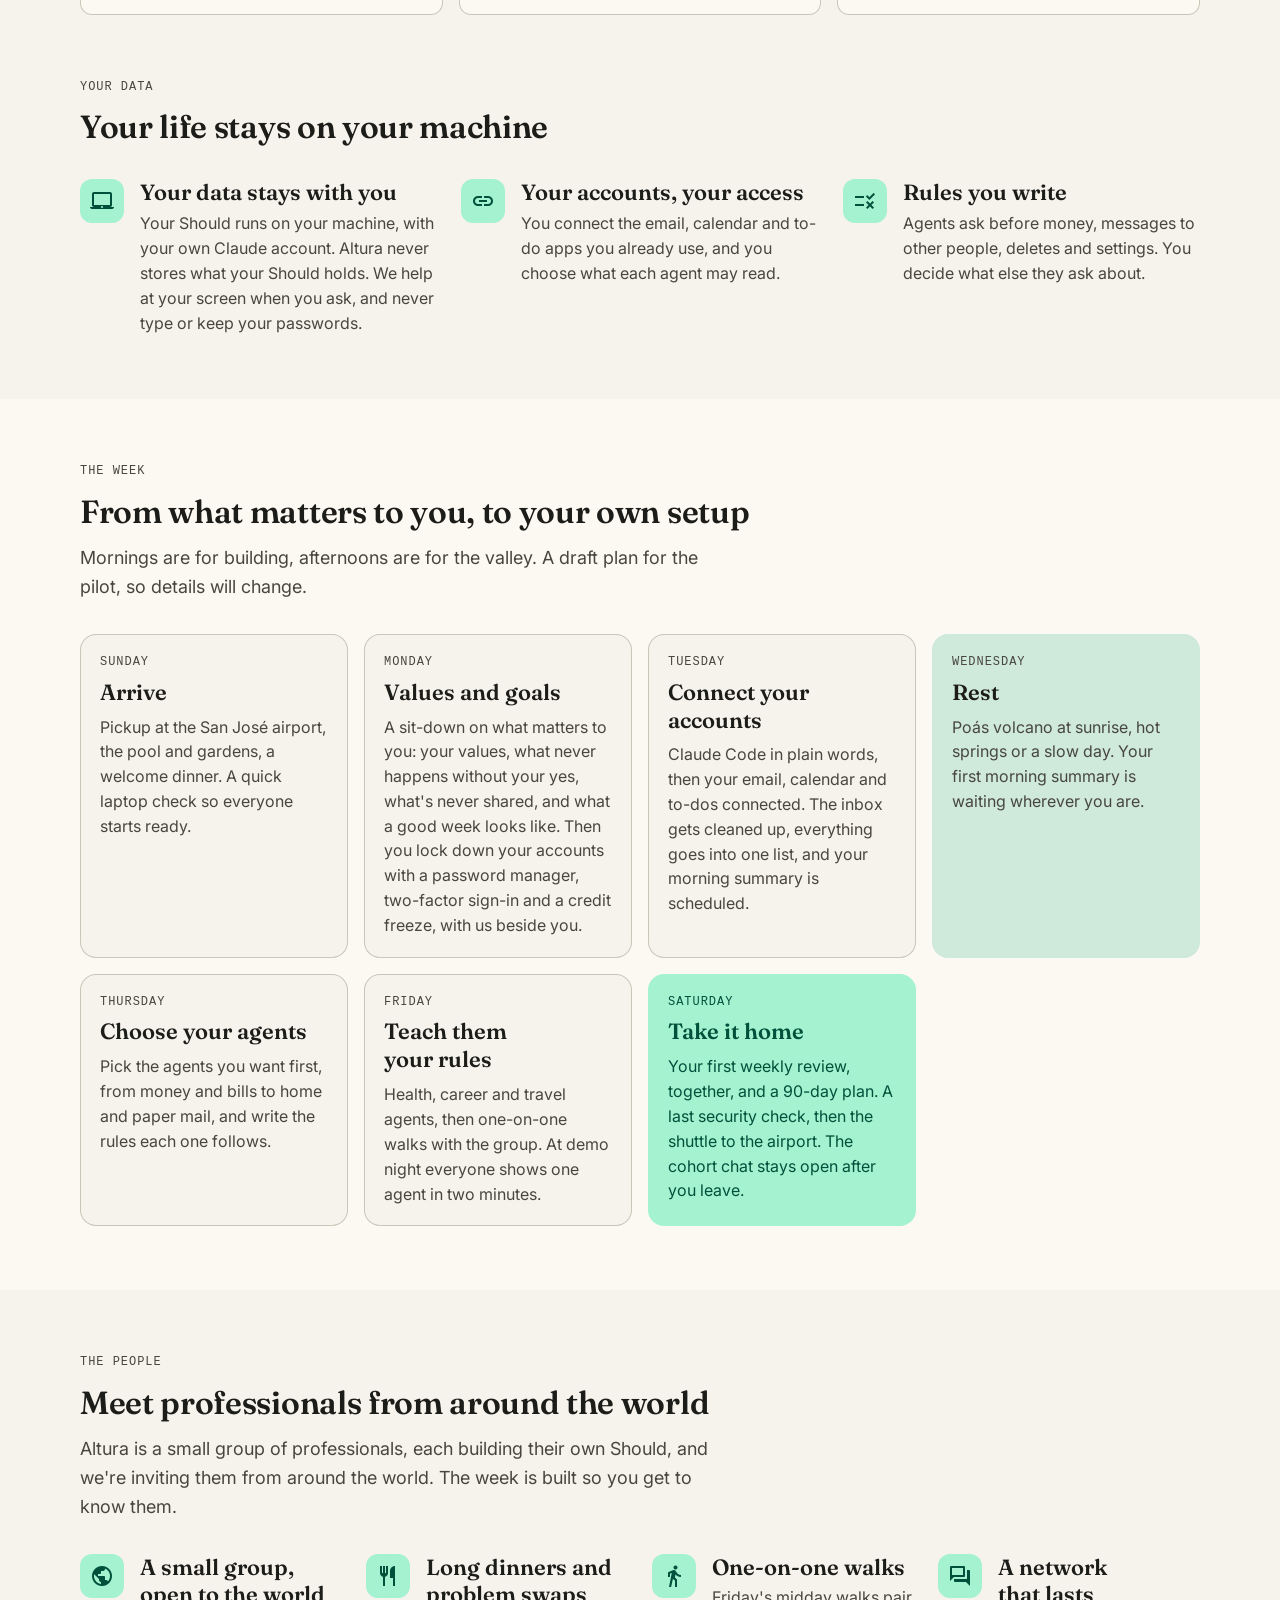
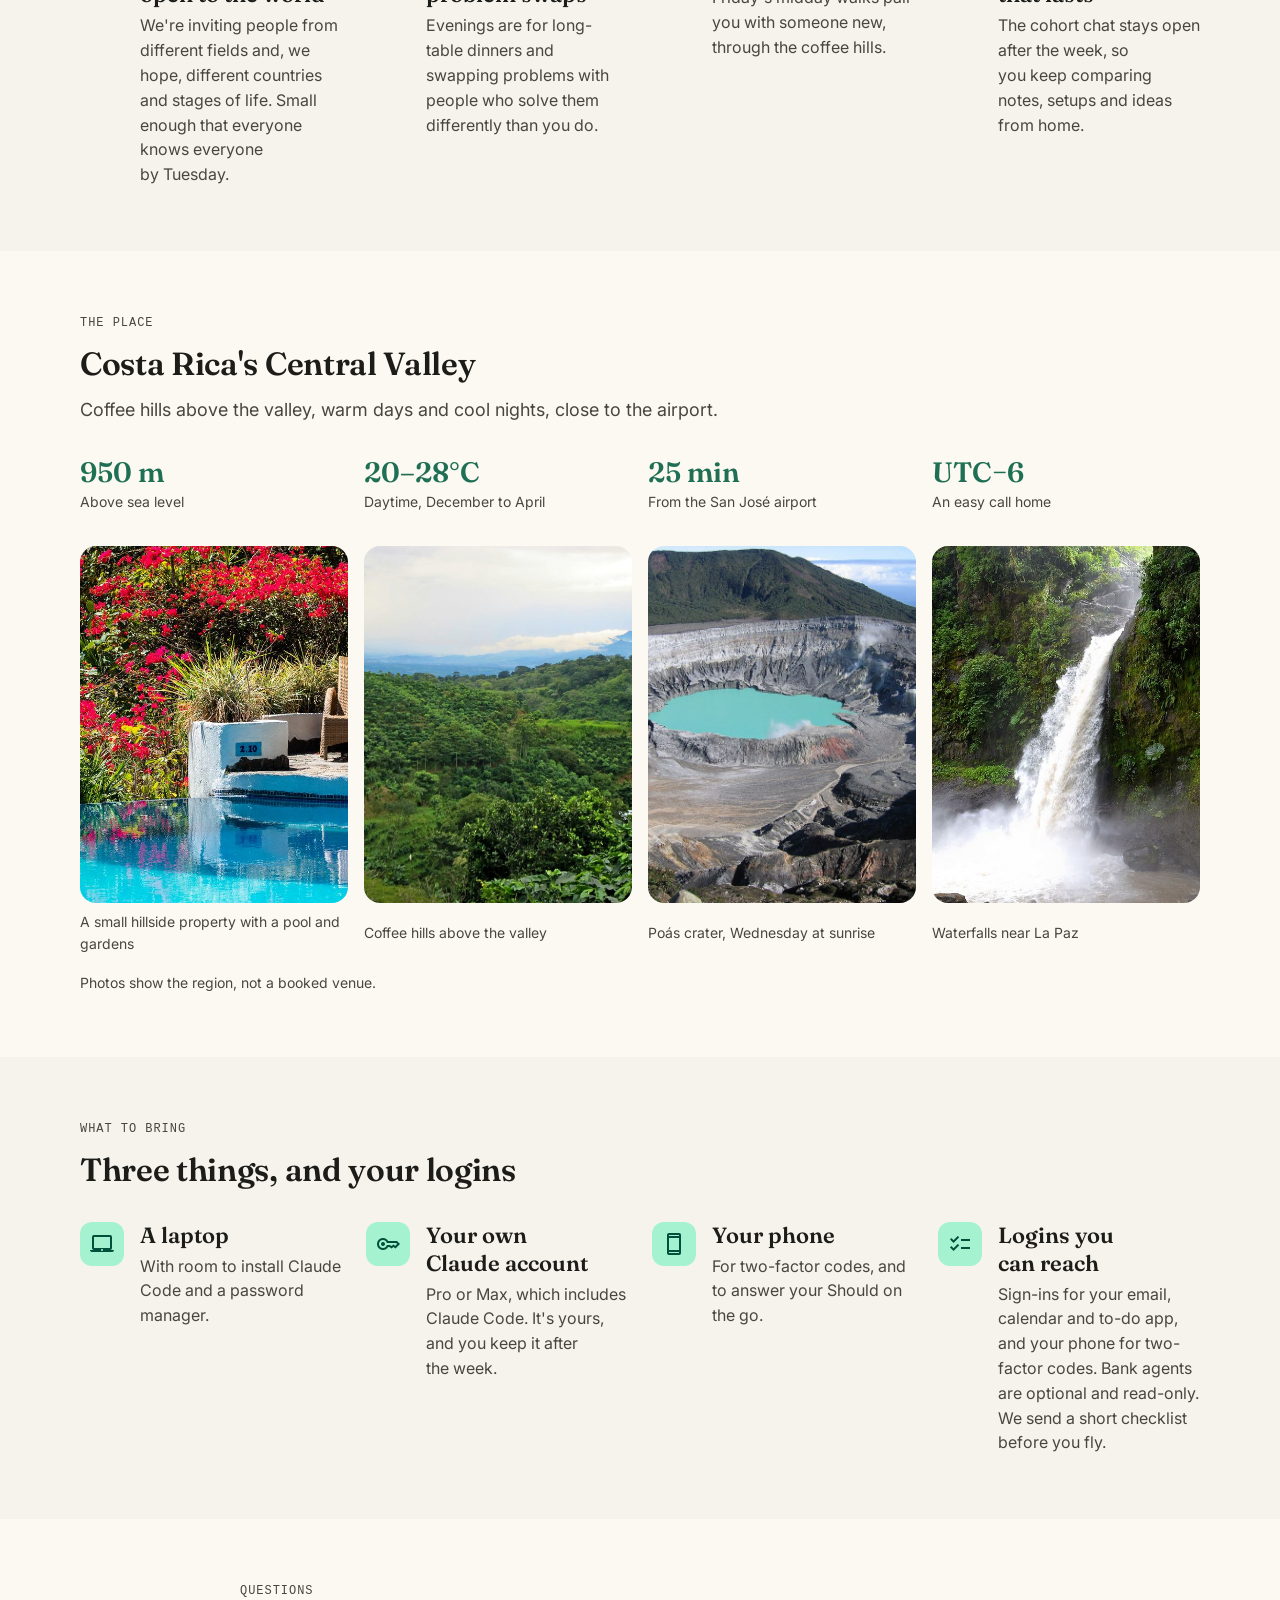
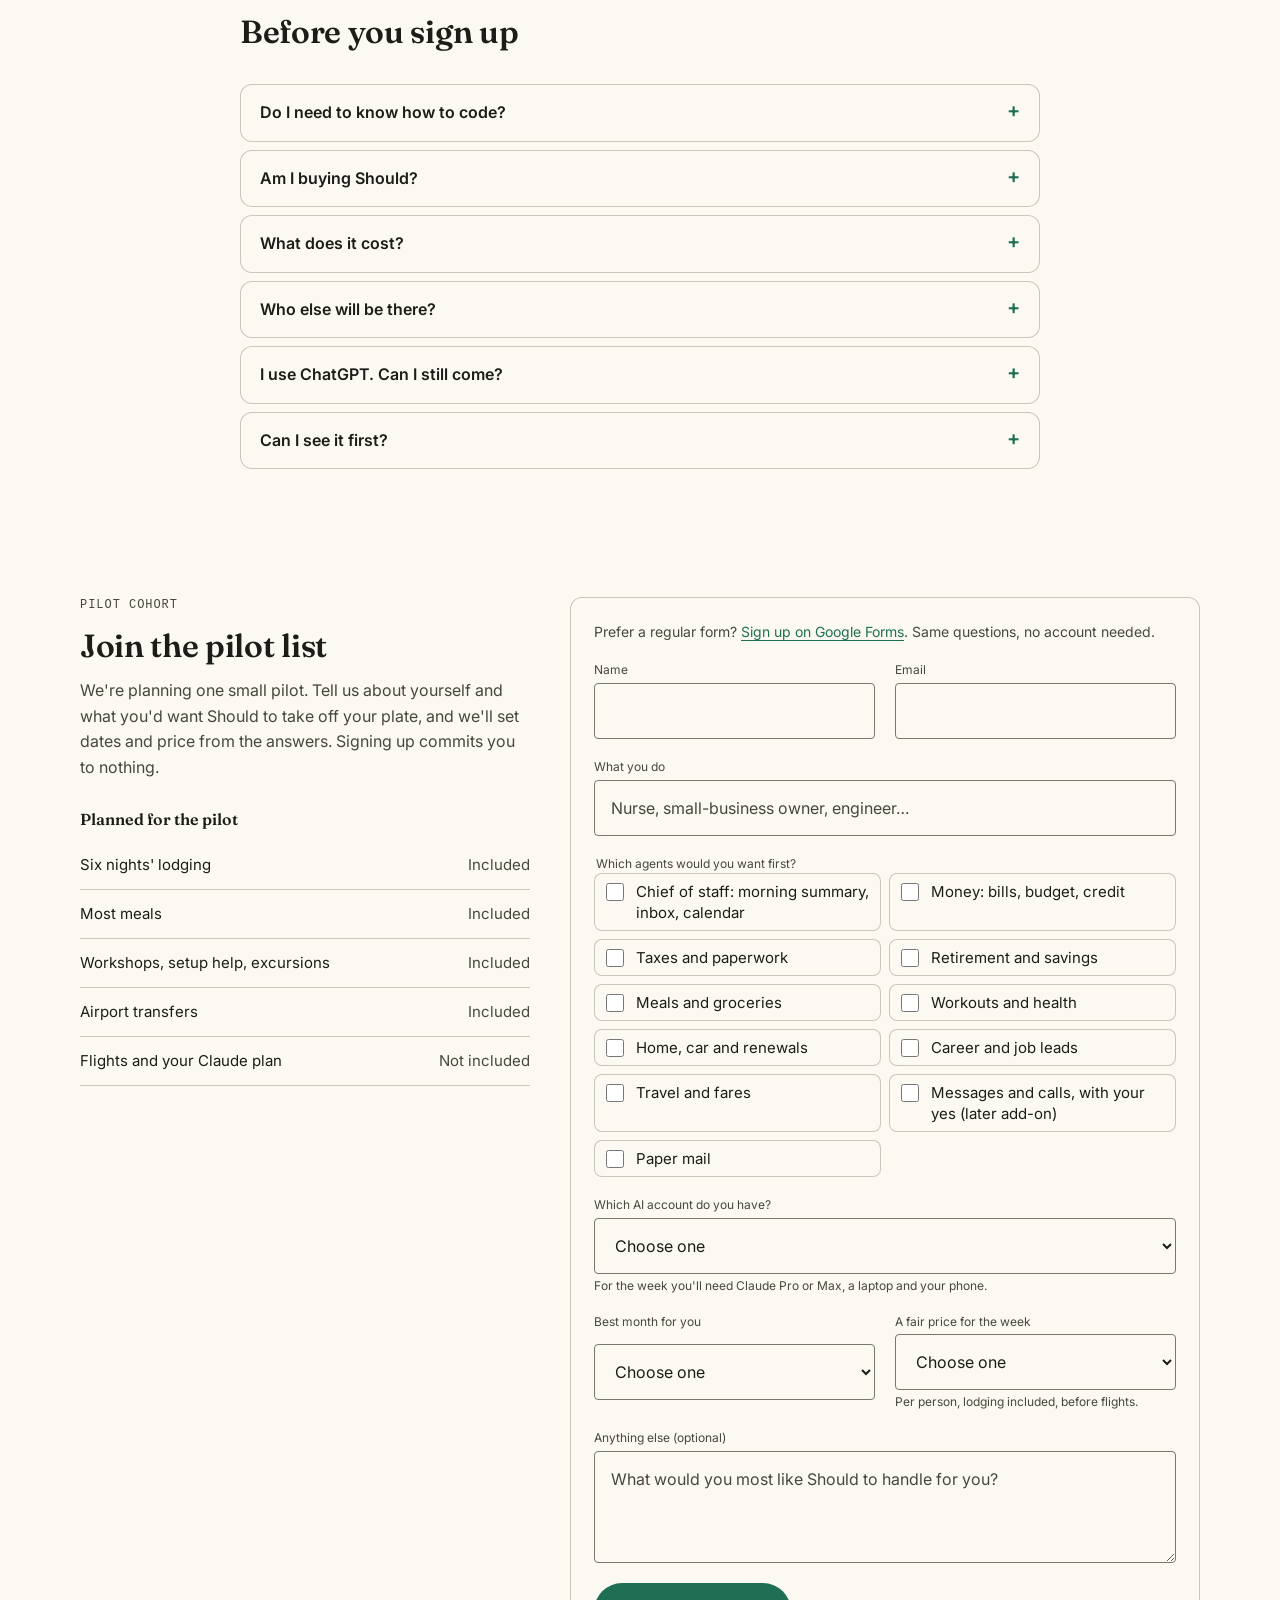
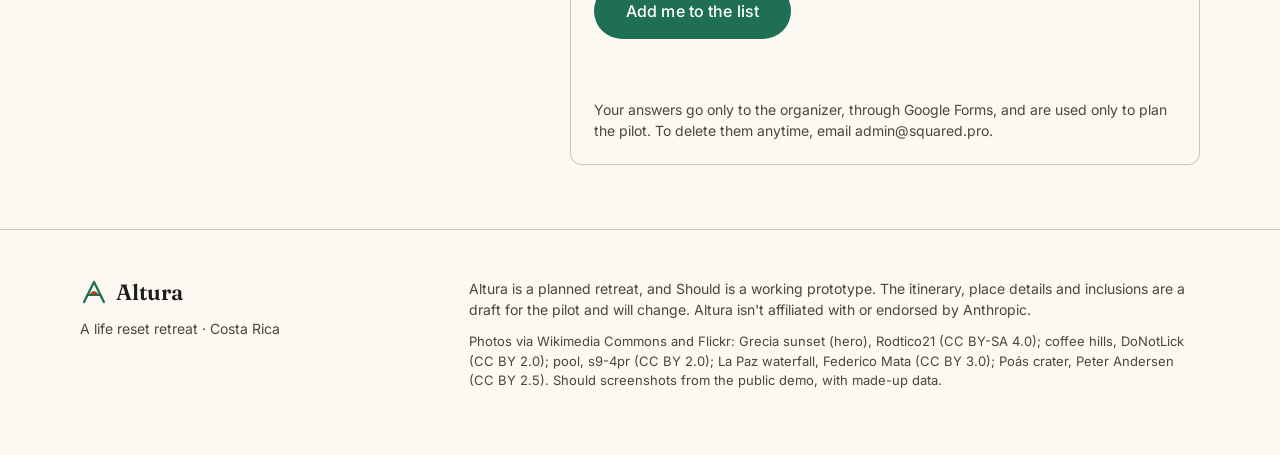
==== commit ad118579: "Altura: Compliance claims fixes (data wording, the group as invited, you lock down your accounts, fo" ====
--- a/index.html
+++ b/index.html
@@ -152,7 +152,7 @@
     <div class="hero-copy ds-container">
       <p class="ds-overline">Altura · a life reset retreat · Costa Rica</p>
       <h1>Come for a week. Set up your own Should.</h1>
-      <p class="lede">Should is a team of AI agents that runs the admin of your life: email, calendar, to-dos, bills and goals. Altura is the week you set up your own, on your own laptop and your own Claude account, in Costa Rica's Central Valley, alongside professionals from around the world. You go home with a setup built around your life, and a network that lasts.</p>
+      <p class="lede">Should is a team of AI agents that runs the admin of your life: email, calendar, to-dos, bills and goals. Altura is the week you set up your own, on your own laptop and your own Claude account, in Costa Rica's Central Valley, alongside a small group of professionals we're inviting from around the world. You go home with a setup built around your life, and a cohort chat that stays open.</p>
       <div class="ds-row ctas">
         <a class="ds-btn lg" href="#join">Join the pilot list</a>
         <a class="ds-btn outlined lg on-photo" href="#should">See what Should does</a>
@@ -228,7 +228,7 @@
         <h2>Your life stays on your machine</h2>
       </div>
       <ul class="points cols">
-        <li><span class="ico" aria-hidden="true">laptop_mac</span><div><h3>On your own laptop</h3><p>Your Should runs on your machine, with your own Claude account. Altura never holds your data.</p></div></li><li><span class="ico" aria-hidden="true">link</span><div><h3>Your accounts, your access</h3><p>You connect the email, calendar and to-do apps you already use, and you choose what each agent may read.</p></div></li><li><span class="ico" aria-hidden="true">rule</span><div><h3>Rules you write</h3><p>Agents ask before money, messages to other people, deletes and settings. You decide what else they ask about.</p></div></li>
+        <li><span class="ico" aria-hidden="true">laptop_mac</span><div><h3>Your data stays with you</h3><p>Your Should runs on your machine, with your own Claude account. Altura never stores what your Should holds. We help at your screen when you ask, and never type or keep your passwords.</p></div></li><li><span class="ico" aria-hidden="true">link</span><div><h3>Your accounts, your access</h3><p>You connect the email, calendar and to-do apps you already use, and you choose what each agent may read.</p></div></li><li><span class="ico" aria-hidden="true">rule</span><div><h3>Rules you write</h3><p>Agents ask before money, messages to other people, deletes and settings. You decide what else they ask about.</p></div></li>
       </ul>
     </div>
   </section>
@@ -241,7 +241,7 @@
         <p class="ds-variant lede">Mornings are for building, afternoons are for the valley. A draft plan for the pilot, so details will change.</p>
       </div>
       <ol class="days">
-        <li class="day d0"><p class="ds-overline">Sunday</p><h3>Arrive</h3><p>Pickup at the San José airport, the pool and gardens, a welcome dinner. A quick laptop check so everyone starts ready.</p></li><li class="day d1"><p class="ds-overline">Monday</p><h3>Values and goals</h3><p>A sit-down on what matters to you: your values, what never happens without your yes, what's never shared, and what a good week looks like. Then we lock down your accounts with a password manager, two-factor sign-in and a credit freeze. Dinner ends with a problem swap.</p></li><li class="day d2"><p class="ds-overline">Tuesday</p><h3>Connect your accounts</h3><p>Claude Code in plain words, then your email, calendar and to-dos connected. The inbox gets cleaned up, everything goes into one list, and your morning summary is scheduled.</p></li><li class="day d3"><p class="ds-overline">Wednesday</p><h3>Rest</h3><p>Poás volcano at sunrise, hot springs or a slow day. Your first morning summary is waiting wherever you are.</p></li><li class="day d4"><p class="ds-overline">Thursday</p><h3>Choose your agents</h3><p>Pick the agents you want first, from money and bills to home and paper mail, and write the rules each one follows.</p></li><li class="day d5"><p class="ds-overline">Friday</p><h3>Teach them your rules</h3><p>Health, career and travel agents, then one-on-one walks with the group. At demo night everyone shows one agent in two minutes.</p></li><li class="day d6"><p class="ds-overline">Saturday</p><h3>Take it home</h3><p>Your first weekly review, together, and a 90-day plan. A last security check, then the shuttle to the airport. The cohort chat stays open after you leave.</p></li>
+        <li class="day d0"><p class="ds-overline">Sunday</p><h3>Arrive</h3><p>Pickup at the San José airport, the pool and gardens, a welcome dinner. A quick laptop check so everyone starts ready.</p></li><li class="day d1"><p class="ds-overline">Monday</p><h3>Values and goals</h3><p>A sit-down on what matters to you: your values, what never happens without your yes, what's never shared, and what a good week looks like. Then you lock down your accounts with a password manager, two-factor sign-in and a credit freeze, with us beside you.</p></li><li class="day d2"><p class="ds-overline">Tuesday</p><h3>Connect your accounts</h3><p>Claude Code in plain words, then your email, calendar and to-dos connected. The inbox gets cleaned up, everything goes into one list, and your morning summary is scheduled.</p></li><li class="day d3"><p class="ds-overline">Wednesday</p><h3>Rest</h3><p>Poás volcano at sunrise, hot springs or a slow day. Your first morning summary is waiting wherever you are.</p></li><li class="day d4"><p class="ds-overline">Thursday</p><h3>Choose your agents</h3><p>Pick the agents you want first, from money and bills to home and paper mail, and write the rules each one follows.</p></li><li class="day d5"><p class="ds-overline">Friday</p><h3>Teach them your rules</h3><p>Health, career and travel agents, then one-on-one walks with the group. At demo night everyone shows one agent in two minutes.</p></li><li class="day d6"><p class="ds-overline">Saturday</p><h3>Take it home</h3><p>Your first weekly review, together, and a 90-day plan. A last security check, then the shuttle to the airport. The cohort chat stays open after you leave.</p></li>
       </ol>
     </div>
   </section>
@@ -251,10 +251,10 @@
       <div class="head">
         <p class="ds-overline">The people</p>
         <h2>Meet professionals from around the world</h2>
-        <p class="ds-variant lede">Altura is a small group of professionals from different countries and fields, each building their own Should. The week is built so you get to know them.</p>
+        <p class="ds-variant lede">Altura is a small group of professionals, each building their own Should, and we're inviting them from around the world. The week is built so you get to know them.</p>
       </div>
       <ul class="points cols four">
-        <li><span class="ico" aria-hidden="true">public</span><div><h3>A small, international group</h3><p>People from different countries, industries and stages of life, small enough that everyone knows everyone by Tuesday.</p></div></li><li><span class="ico" aria-hidden="true">restaurant</span><div><h3>Long dinners and problem swaps</h3><p>Evenings are for long-table dinners and swapping problems with people who solve them differently than you do.</p></div></li><li><span class="ico" aria-hidden="true">directions_walk</span><div><h3>One-on-one walks</h3><p>Friday's midday walks pair you with someone new, through the coffee hills.</p></div></li><li><span class="ico" aria-hidden="true">forum</span><div><h3>A network that lasts</h3><p>The cohort chat stays open after the week, so you keep comparing notes, setups and ideas from home.</p></div></li>
+        <li><span class="ico" aria-hidden="true">public</span><div><h3>A small group, open to the world</h3><p>We're inviting people from different fields and, we hope, different countries and stages of life. Small enough that everyone knows everyone by Tuesday.</p></div></li><li><span class="ico" aria-hidden="true">restaurant</span><div><h3>Long dinners and problem swaps</h3><p>Evenings are for long-table dinners and swapping problems with people who solve them differently than you do.</p></div></li><li><span class="ico" aria-hidden="true">directions_walk</span><div><h3>One-on-one walks</h3><p>Friday's midday walks pair you with someone new, through the coffee hills.</p></div></li><li><span class="ico" aria-hidden="true">forum</span><div><h3>A network that lasts</h3><p>The cohort chat stays open after the week, so you keep comparing notes, setups and ideas from home.</p></div></li>
       </ul>
     </div>
   </section>
@@ -283,7 +283,7 @@
         <h2>Three things, and your logins</h2>
       </div>
       <ul class="points cols four">
-        <li><span class="ico" aria-hidden="true">laptop_mac</span><div><h3>A laptop</h3><p>With room to install Claude Code and a password manager.</p></div></li><li><span class="ico" aria-hidden="true">key</span><div><h3>Your own Claude account</h3><p>Pro or Max, which includes Claude Code. It's yours, and you keep it after the week.</p></div></li><li><span class="ico" aria-hidden="true">smartphone</span><div><h3>Your phone</h3><p>For two-factor codes, and to answer your Should on the go.</p></div></li><li><span class="ico" aria-hidden="true">checklist</span><div><h3>Logins you can reach</h3><p>Sign-ins for your email, calendar and to-do app, and your phone for two-factor codes. We send a short checklist before you fly.</p></div></li>
+        <li><span class="ico" aria-hidden="true">laptop_mac</span><div><h3>A laptop</h3><p>With room to install Claude Code and a password manager.</p></div></li><li><span class="ico" aria-hidden="true">key</span><div><h3>Your own Claude account</h3><p>Pro or Max, which includes Claude Code. It's yours, and you keep it after the week.</p></div></li><li><span class="ico" aria-hidden="true">smartphone</span><div><h3>Your phone</h3><p>For two-factor codes, and to answer your Should on the go.</p></div></li><li><span class="ico" aria-hidden="true">checklist</span><div><h3>Logins you can reach</h3><p>Sign-ins for your email, calendar and to-do app, and your phone for two-factor codes. Bank agents are optional and read-only. We send a short checklist before you fly.</p></div></li>
       </ul>
     </div>
   </section>
@@ -295,7 +295,7 @@
         <h2>Before you sign up</h2>
       </div>
       <div class="faq">
-        <details><summary>Do I need to know how to code?</summary><p>No. You type plain requests to Claude, and we do the setup with you, step by step.</p></details><details><summary>Am I buying Should?</summary><p>No. Should is a working prototype. At Altura you set up your own copy of the same approach on your own laptop and accounts, and nothing of yours runs on our side.</p></details><details><summary>What does it cost?</summary><p>Dates and price aren't set yet; the pilot list helps us set them. Your Claude plan is separate and paid to Anthropic.</p></details><details><summary>Who else will be there?</summary><p>A small group of professionals from different countries and fields. The pilot list helps us shape the group, and you'll know who's coming before you fly.</p></details><details><summary>I use ChatGPT. Can I still come?</summary><p>Should is built on Claude and Claude Code today, so you'll need a Claude Pro or Max account for the week.</p></details><details><summary>Can I see it first?</summary><p>Yes. The public demo shows the dashboard with made-up data, and the Should page explains how it works.</p></details>
+        <details><summary>Do I need to know how to code?</summary><p>No. You type plain requests to Claude, and we do the setup with you, step by step.</p></details><details><summary>Am I buying Should?</summary><p>No. Should is a working prototype. At Altura you set up your own copy of the same approach on your own laptop and accounts, and nothing of yours runs on our side.</p></details><details><summary>What does it cost?</summary><p>Dates and price aren't set yet; the pilot list helps us set them. Your Claude plan is separate and paid to Anthropic.</p></details><details><summary>Who else will be there?</summary><p>A small group of professionals from different fields, and we hope different countries. The pilot list helps us shape the group, and you'll know who's coming before you fly.</p></details><details><summary>I use ChatGPT. Can I still come?</summary><p>Should is built on Claude and Claude Code today, so you'll need a Claude Pro or Max account for the week.</p></details><details><summary>Can I see it first?</summary><p>Yes. The public demo shows the dashboard with made-up data, and the Should page explains how it works.</p></details>
       </div>
     </div>
   </section>
@@ -340,7 +340,7 @@
             <button class="ds-btn lg" id="f-submit" type="submit">Add me to the list</button>
           </div>
           <p class="status" id="f-status" role="status" aria-live="polite"></p>
-          <p class="small">Your answers go only to the organizer, through Google Forms.</p>
+          <p class="small">Your answers go only to the organizer, through Google Forms, and are used only to plan the pilot. To delete them anytime, email admin@squared.pro.</p>
         </form>
         <div class="done" id="done" hidden tabindex="-1">
           <p class="ds-overline">You're on the list</p>
@@ -359,7 +359,7 @@
       <p class="small">A life reset retreat · Costa Rica</p>
     </div>
     <div>
-      <p class="small">Altura is a planned retreat, and Should is a working prototype. The itinerary, place details and inclusions are a draft for the pilot and will change.</p>
+      <p class="small">Altura is a planned retreat, and Should is a working prototype. The itinerary, place details and inclusions are a draft for the pilot and will change. Altura isn't affiliated with or endorsed by Anthropic.</p>
       <p class="small credits">Photos via Wikimedia Commons and Flickr: Grecia sunset (hero), Rodtico21 (CC BY-SA 4.0); coffee hills, DoNotLick (CC BY 2.0); pool, s9-4pr (CC BY 2.0); La Paz waterfall, Federico Mata (CC BY 3.0); Poás crater, Peter Andersen (CC BY 2.5). Should screenshots from the public demo, with made-up data.</p>
     </div>
   </div>
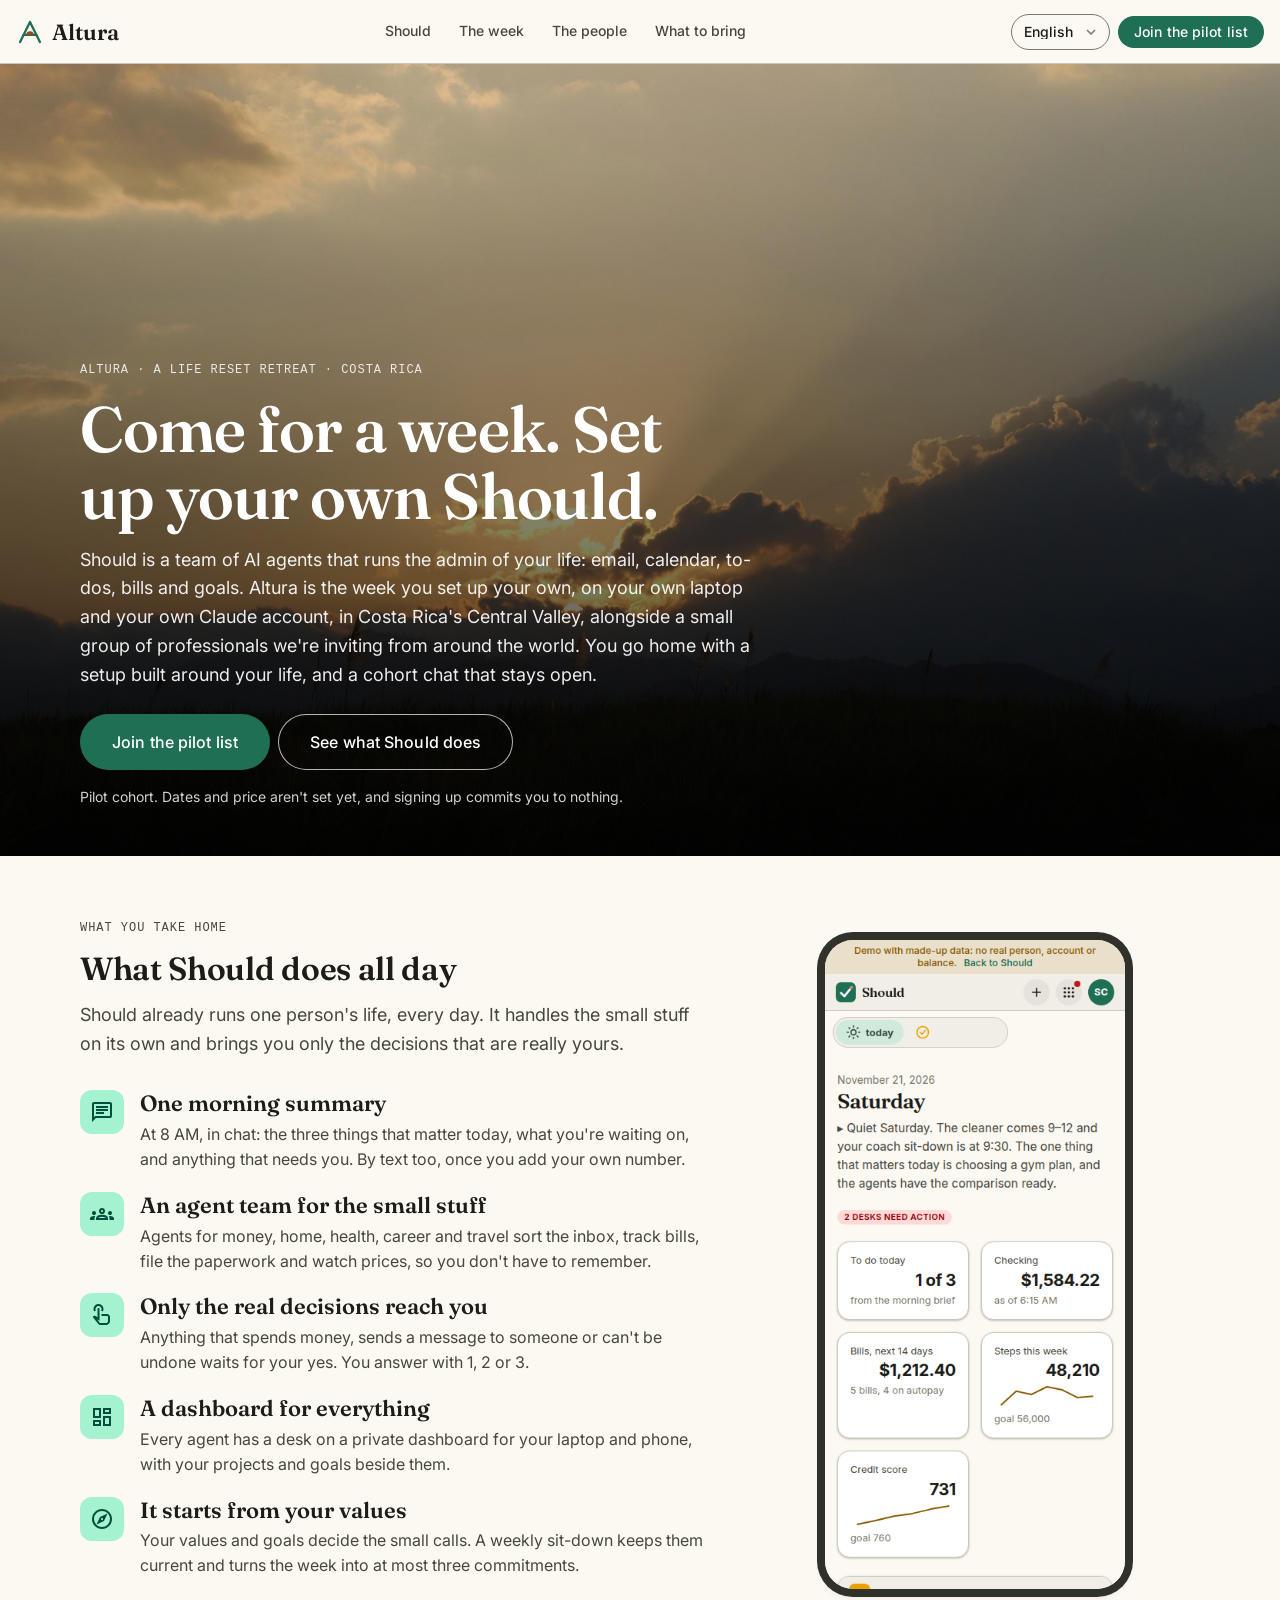
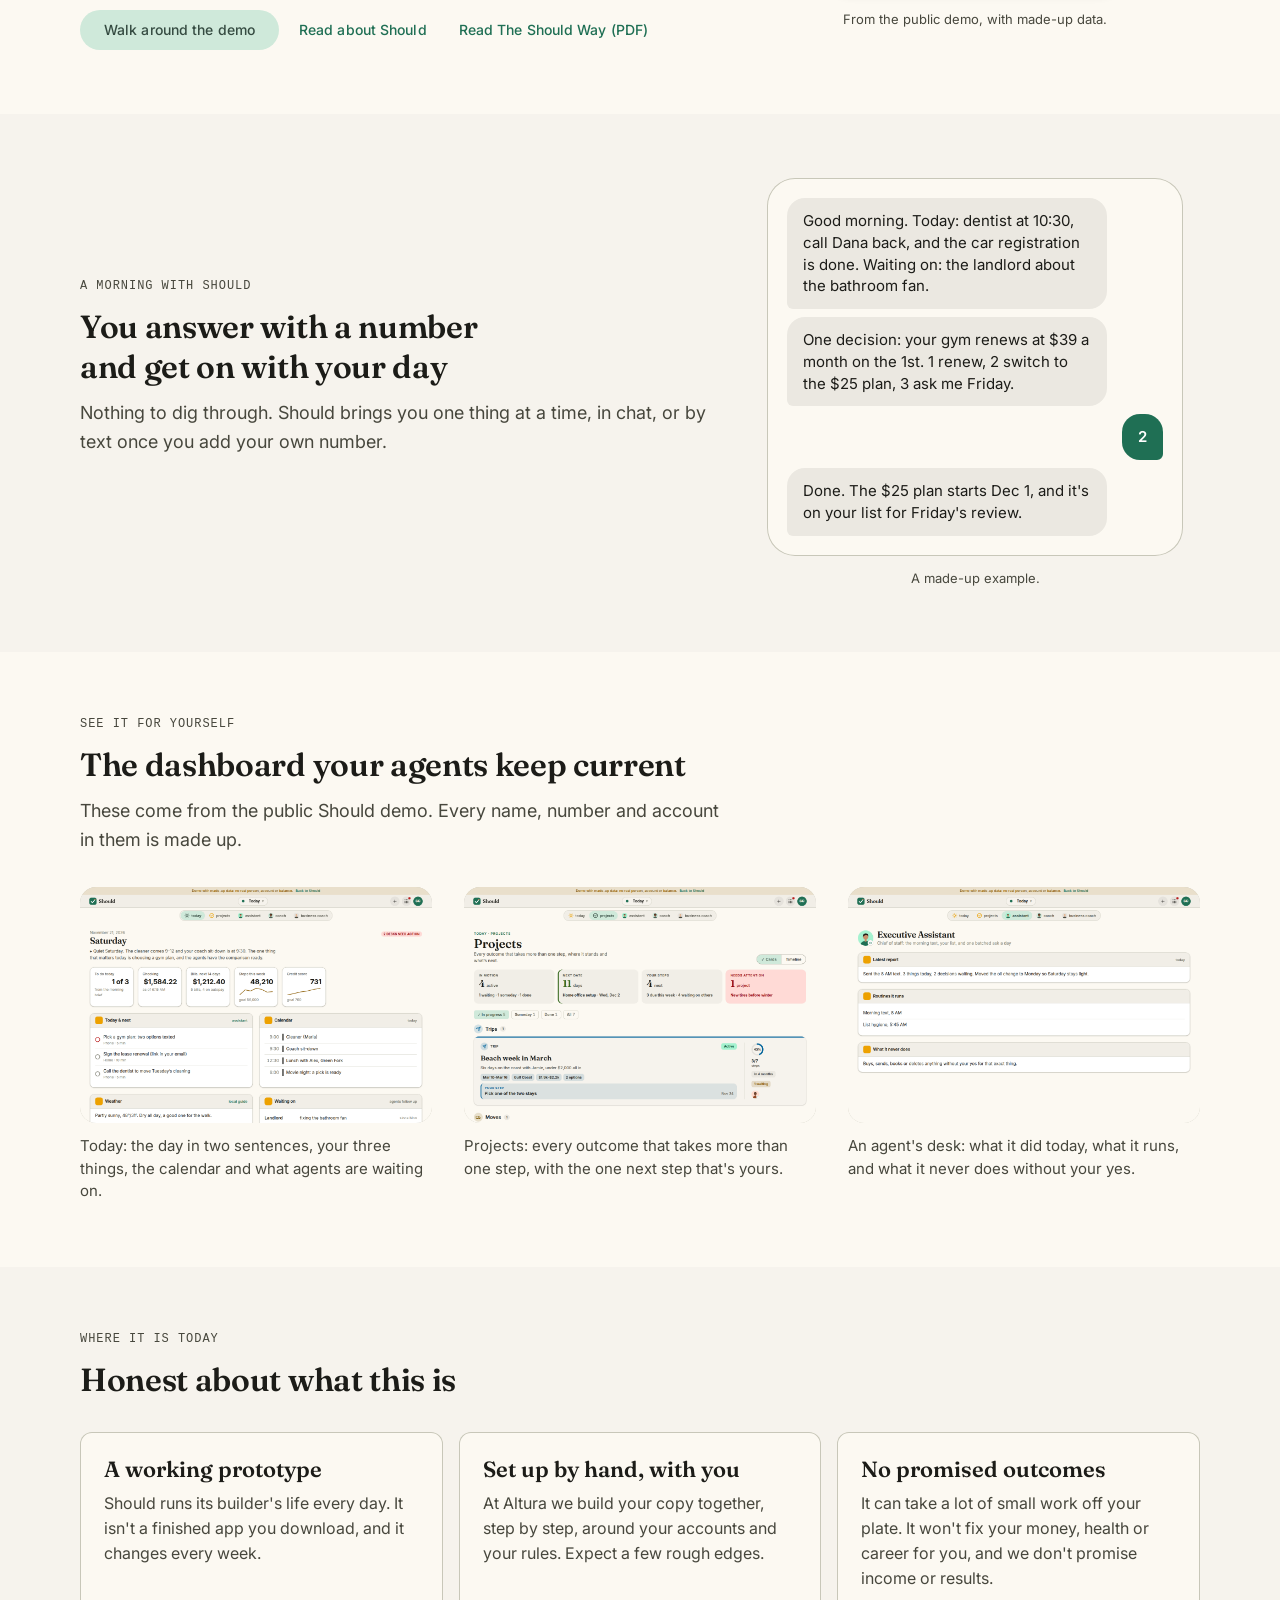
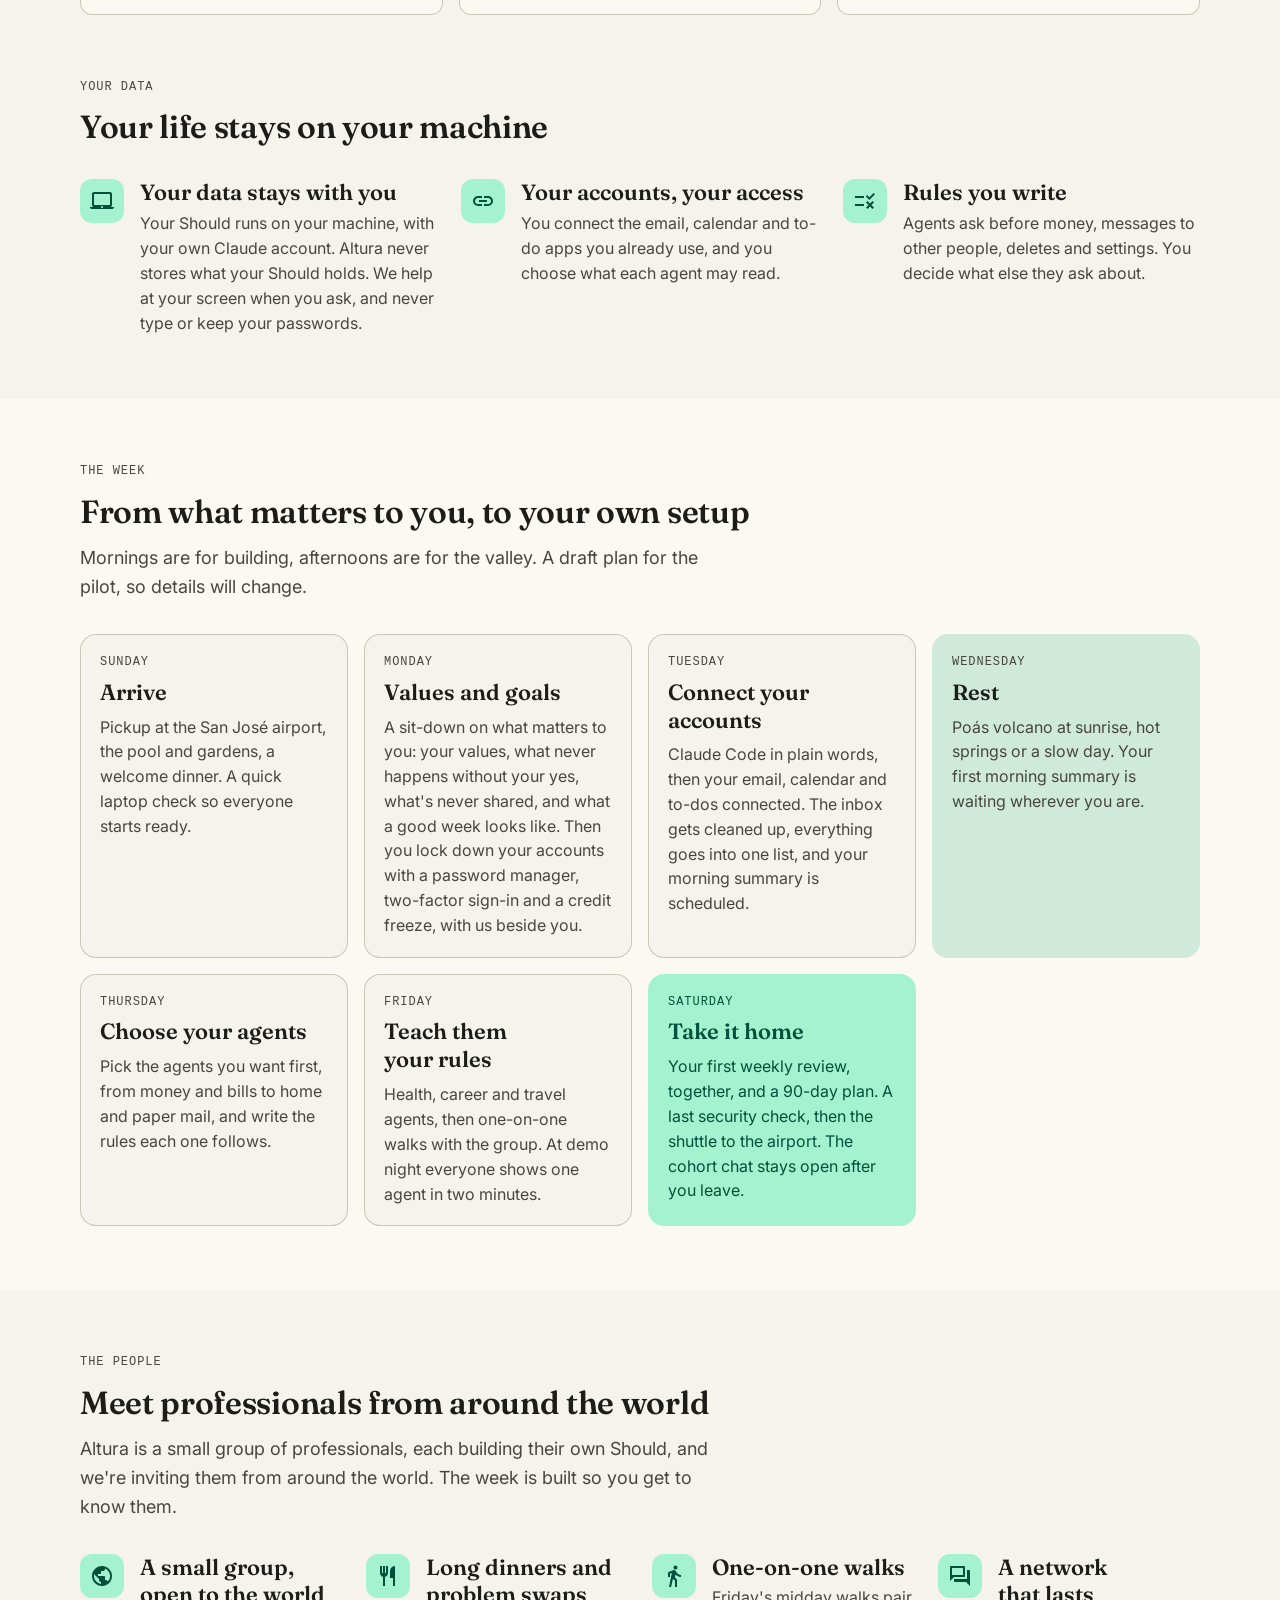
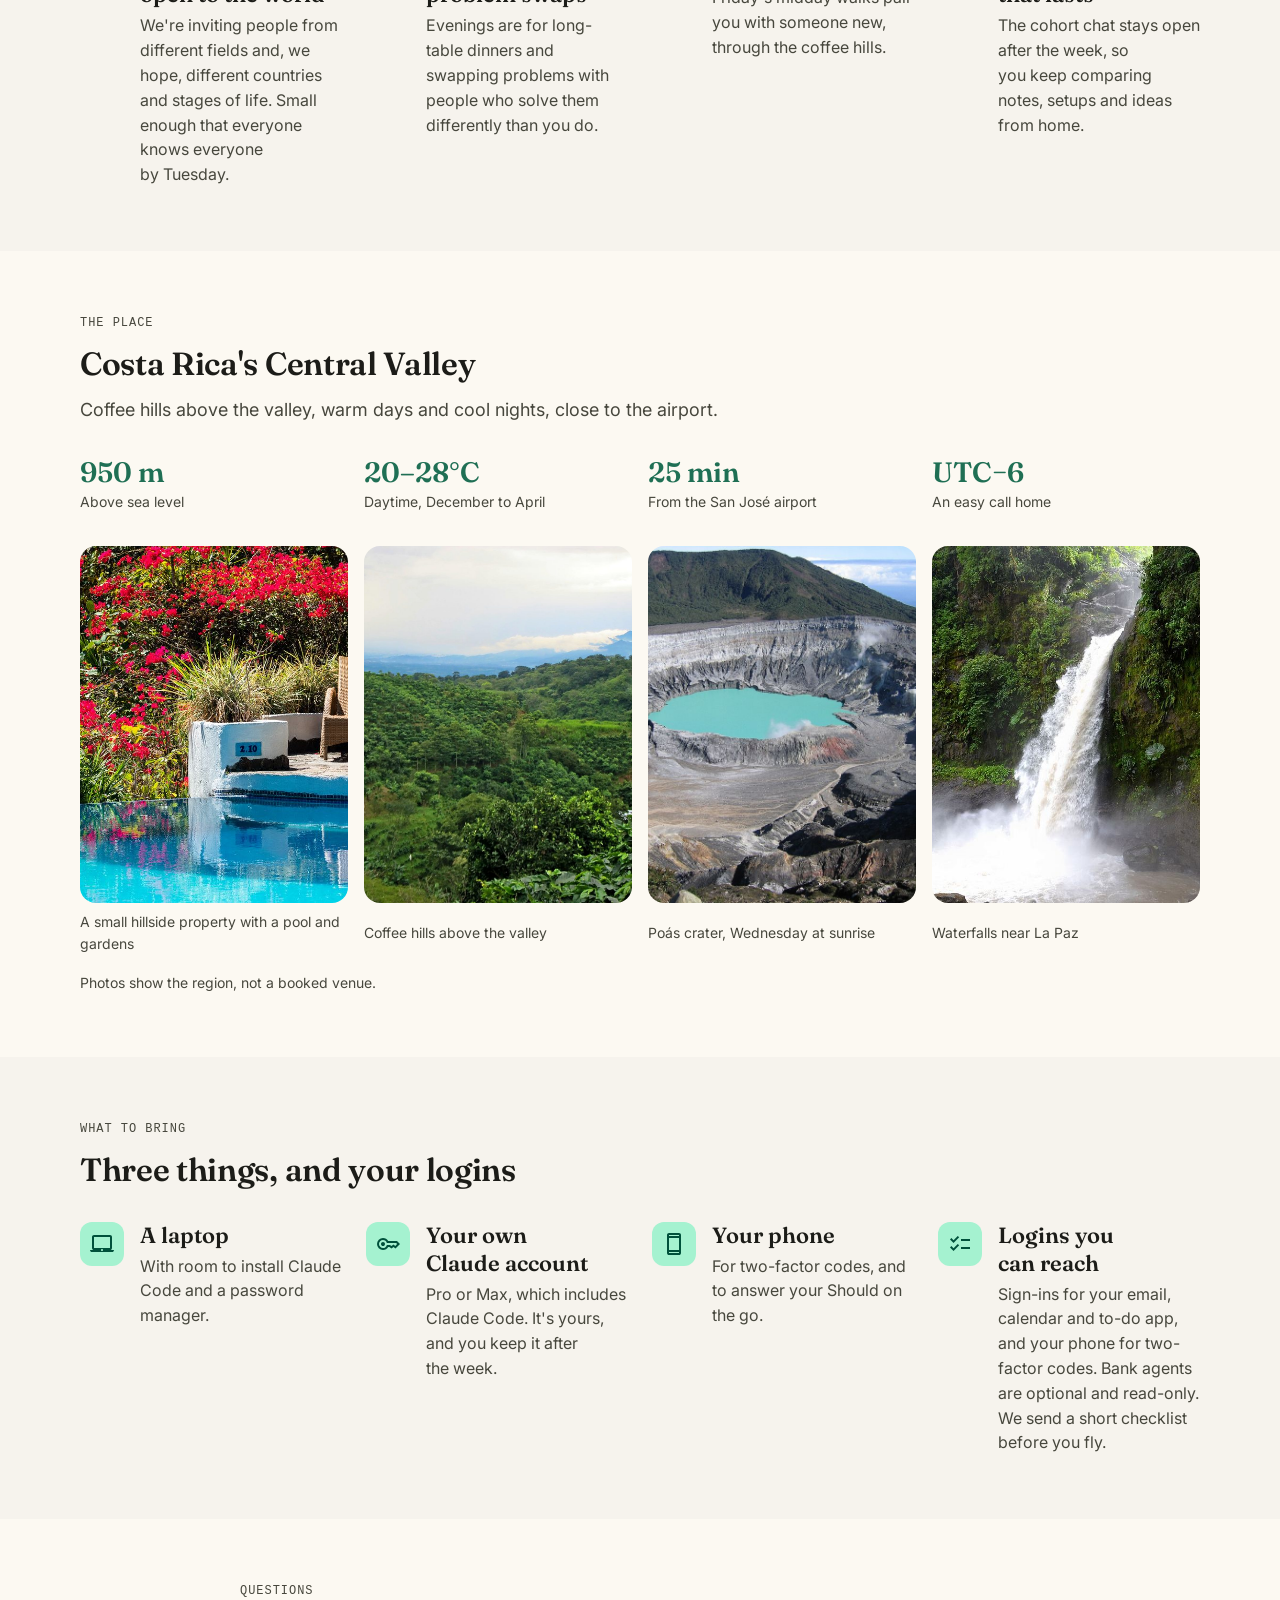
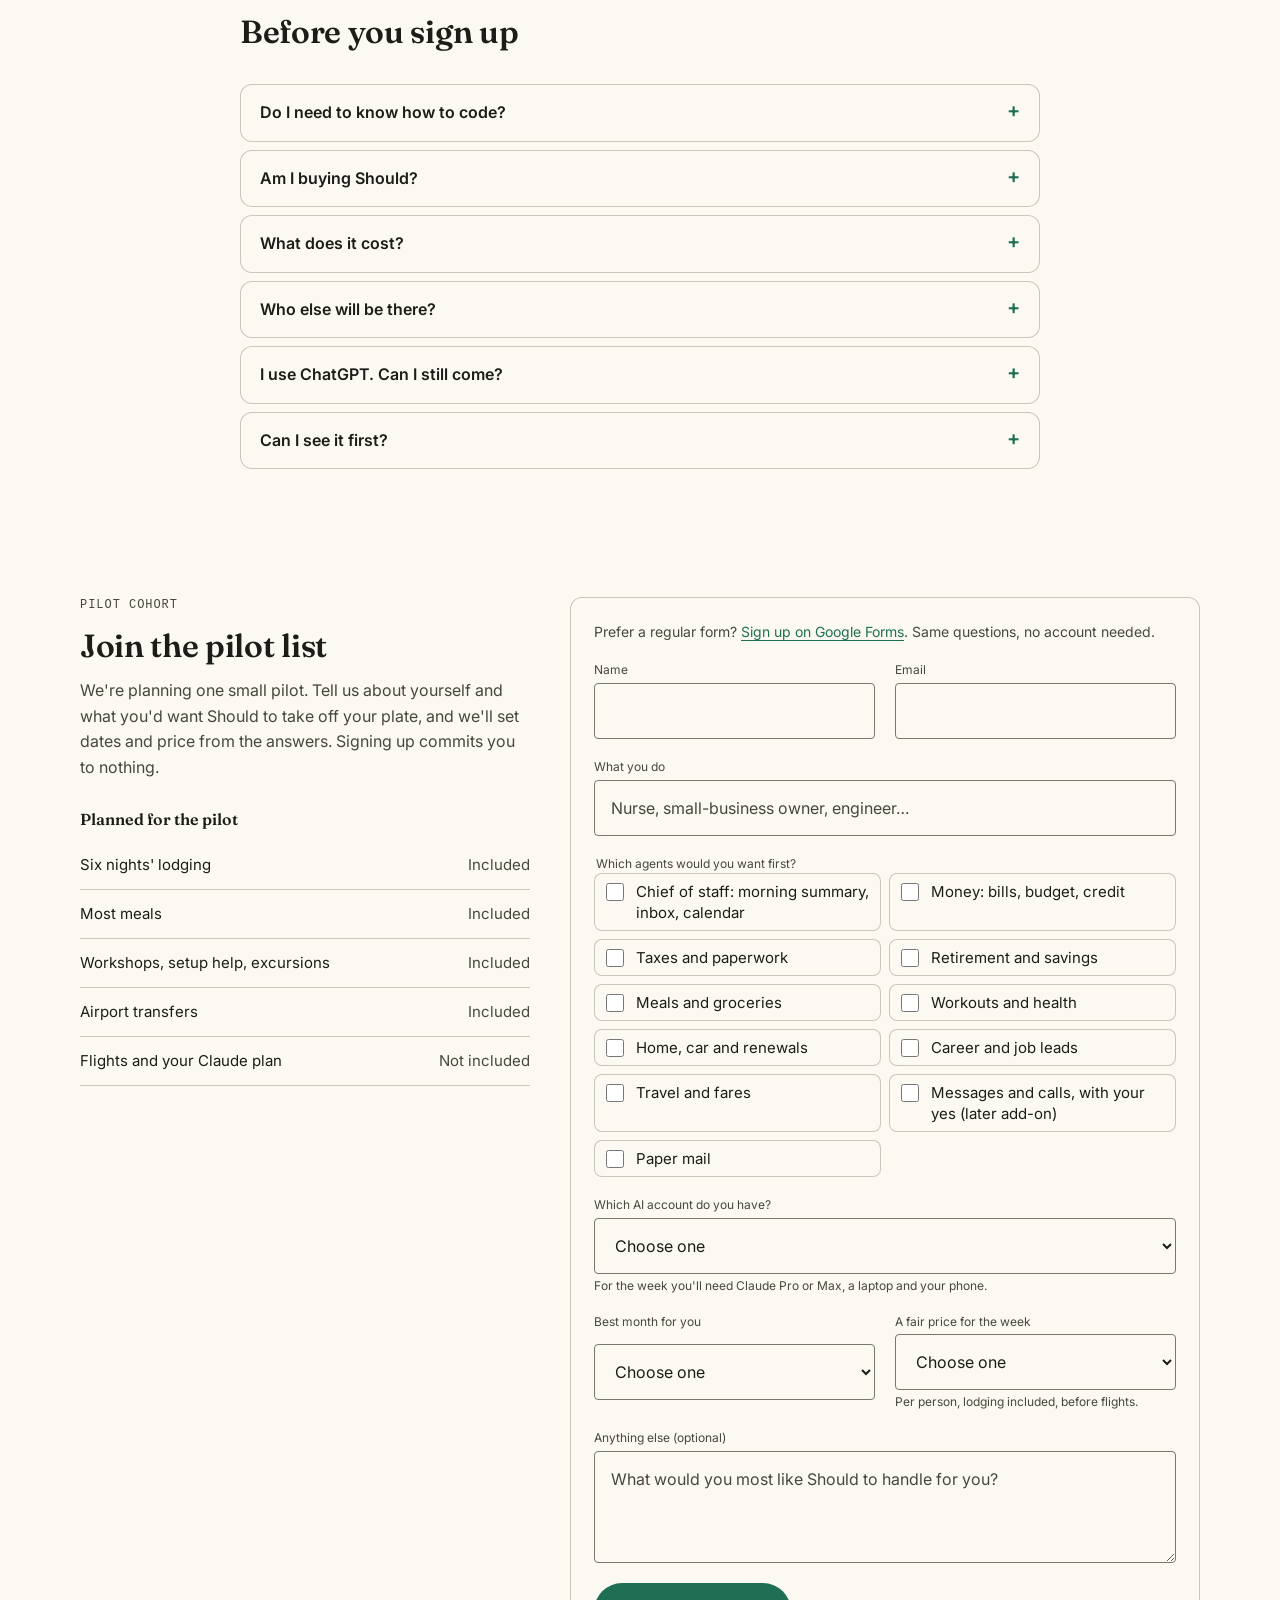
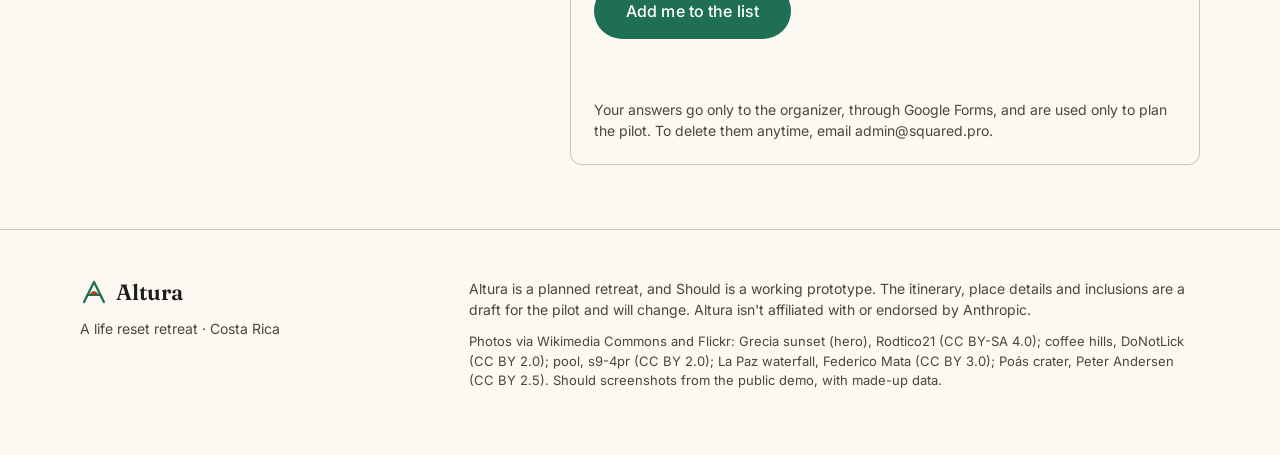
==== commit a9f5783e: "Design system 0.12.0: one-brand public build; icons as inline Material Symbols SVG, icon font droppe" ====
--- a/index.html
+++ b/index.html
@@ -128,7 +128,6 @@
 <link rel="preconnect" href="https://fonts.googleapis.com">
 <link rel="preconnect" href="https://fonts.gstatic.com" crossorigin>
 <link rel="stylesheet" href="https://fonts.googleapis.com/css2?family=Fraunces:opsz,wght@9..144,500;9..144,600&family=Inter:wght@400;500;600&display=swap">
-<link rel="stylesheet" href="https://fonts.googleapis.com/css2?family=Material+Symbols+Outlined:opsz,wght,FILL,GRAD@24,400,0,0&display=block">
 <link rel="stylesheet" href="ds/design-system.css">
 <link rel="stylesheet" href="home.css">
 </head>
@@ -170,7 +169,7 @@
           <p class="ds-variant lede">Should already runs one person's life, every day. It handles the small stuff on its own and brings you only the decisions that are really yours.</p>
         </div>
         <ul class="points">
-          <li><span class="ico" aria-hidden="true">chat</span><div><h3>One morning summary</h3><p>At 8 AM, in chat: the three things that matter today, what you're waiting on, and anything that needs you. By text too, once you add your own number.</p></div></li><li><span class="ico" aria-hidden="true">groups</span><div><h3>An agent team for the small stuff</h3><p>Agents for money, home, health, career and travel sort the inbox, track bills, file the paperwork and watch prices, so you don't have to remember.</p></div></li><li><span class="ico" aria-hidden="true">touch_app</span><div><h3>Only the real decisions reach you</h3><p>Anything that spends money, sends a message to someone or can't be undone waits for your yes. You answer with 1, 2 or 3.</p></div></li><li><span class="ico" aria-hidden="true">dashboard</span><div><h3>A dashboard for everything</h3><p>Every agent has a desk on a private dashboard for your laptop and phone, with your projects and goals beside them.</p></div></li><li><span class="ico" aria-hidden="true">explore</span><div><h3>It starts from your values</h3><p>Your values and goals decide the small calls. A weekly sit-down keeps them current and turns the week into at most three commitments.</p></div></li>
+          <li><span class="ico" aria-hidden="true"><svg class="ds-icon" viewBox="0 -960 960 960" aria-hidden="true"><path d="M240-400h320v-80H240v80Zm0-120h480v-80H240v80Zm0-120h480v-80H240v80ZM80-80v-720q0-33 23.5-56.5T160-880h640q33 0 56.5 23.5T880-800v480q0 33-23.5 56.5T800-240H240L80-80Zm126-240h594v-480H160v525l46-45Zm-46 0v-480 480Z"/></svg></span><div><h3>One morning summary</h3><p>At 8 AM, in chat: the three things that matter today, what you're waiting on, and anything that needs you. By text too, once you add your own number.</p></div></li><li><span class="ico" aria-hidden="true"><svg class="ds-icon" viewBox="0 -960 960 960" aria-hidden="true"><path d="M0-240v-63q0-43 44-70t116-27q13 0 25 .5t23 2.5q-14 21-21 44t-7 48v65H0Zm240 0v-65q0-32 17.5-58.5T307-410q32-20 76.5-30t96.5-10q53 0 97.5 10t76.5 30q32 20 49 46.5t17 58.5v65H240Zm540 0v-65q0-26-6.5-49T754-397q11-2 22.5-2.5t23.5-.5q72 0 116 26.5t44 70.5v63H780Zm-455-80h311q-10-20-55.5-35T480-370q-55 0-100.5 15T325-320ZM160-440q-33 0-56.5-23.5T80-520q0-34 23.5-57t56.5-23q34 0 57 23t23 57q0 33-23 56.5T160-440Zm640 0q-33 0-56.5-23.5T720-520q0-34 23.5-57t56.5-23q34 0 57 23t23 57q0 33-23 56.5T800-440Zm-320-40q-50 0-85-35t-35-85q0-51 35-85.5t85-34.5q51 0 85.5 34.5T600-600q0 50-34.5 85T480-480Zm0-80q17 0 28.5-11.5T520-600q0-17-11.5-28.5T480-640q-17 0-28.5 11.5T440-600q0 17 11.5 28.5T480-560Zm1 240Zm-1-280Z"/></svg></span><div><h3>An agent team for the small stuff</h3><p>Agents for money, home, health, career and travel sort the inbox, track bills, file the paperwork and watch prices, so you don't have to remember.</p></div></li><li><span class="ico" aria-hidden="true"><svg class="ds-icon" viewBox="0 -960 960 960" aria-hidden="true"><path d="M419-80q-28 0-52.5-12T325-126L107-403l19-20q20-21 48-25t52 11l74 45v-328q0-17 11.5-28.5T340-760q17 0 29 11.5t12 28.5v472l-97-60 104 133q6 7 14 11t17 4h221q33 0 56.5-23.5T720-240v-160q0-17-11.5-28.5T680-440H461v-80h219q50 0 85 35t35 85v160q0 66-47 113T640-80H419ZM167-620q-13-22-20-47.5t-7-52.5q0-83 58.5-141.5T340-920q83 0 141.5 58.5T540-720q0 27-7 52.5T513-620l-69-40q8-14 12-28.5t4-31.5q0-50-35-85t-85-35q-50 0-85 35t-35 85q0 17 4 31.5t12 28.5l-69 40Zm335 280Z"/></svg></span><div><h3>Only the real decisions reach you</h3><p>Anything that spends money, sends a message to someone or can't be undone waits for your yes. You answer with 1, 2 or 3.</p></div></li><li><span class="ico" aria-hidden="true"><svg class="ds-icon" viewBox="0 -960 960 960" aria-hidden="true"><path d="M520-600v-240h320v240H520ZM120-440v-400h320v400H120Zm400 320v-400h320v400H520Zm-400 0v-240h320v240H120Zm80-400h160v-240H200v240Zm400 320h160v-240H600v240Zm0-480h160v-80H600v80ZM200-200h160v-80H200v80Zm160-320Zm240-160Zm0 240ZM360-280Z"/></svg></span><div><h3>A dashboard for everything</h3><p>Every agent has a desk on a private dashboard for your laptop and phone, with your projects and goals beside them.</p></div></li><li><span class="ico" aria-hidden="true"><svg class="ds-icon" viewBox="0 -960 960 960" aria-hidden="true"><path d="m260-260 300-140 140-300-300 140-140 300Zm220-180q-17 0-28.5-11.5T440-480q0-17 11.5-28.5T480-520q17 0 28.5 11.5T520-480q0 17-11.5 28.5T480-440Zm0 360q-83 0-156-31.5T197-197q-54-54-85.5-127T80-480q0-83 31.5-156T197-763q54-54 127-85.5T480-880q83 0 156 31.5T763-763q54 54 85.5 127T880-480q0 83-31.5 156T763-197q-54 54-127 85.5T480-80Zm0-80q134 0 227-93t93-227q0-134-93-227t-227-93q-134 0-227 93t-93 227q0 134 93 227t227 93Zm0-320Z"/></svg></span><div><h3>It starts from your values</h3><p>Your values and goals decide the small calls. A weekly sit-down keeps them current and turns the week into at most three commitments.</p></div></li>
         </ul>
         <div class="ds-row links">
           <a class="ds-btn tonal" href="https://rodmjay.github.io/should/demo/" rel="noopener">Walk around the demo</a>
@@ -228,7 +227,7 @@
         <h2>Your life stays on your machine</h2>
       </div>
       <ul class="points cols">
-        <li><span class="ico" aria-hidden="true">laptop_mac</span><div><h3>Your data stays with you</h3><p>Your Should runs on your machine, with your own Claude account. Altura never stores what your Should holds. We help at your screen when you ask, and never type or keep your passwords.</p></div></li><li><span class="ico" aria-hidden="true">link</span><div><h3>Your accounts, your access</h3><p>You connect the email, calendar and to-do apps you already use, and you choose what each agent may read.</p></div></li><li><span class="ico" aria-hidden="true">rule</span><div><h3>Rules you write</h3><p>Agents ask before money, messages to other people, deletes and settings. You decide what else they ask about.</p></div></li>
+        <li><span class="ico" aria-hidden="true"><svg class="ds-icon" viewBox="0 -960 960 960" aria-hidden="true"><path d="M80-160q-33 0-56.5-23.5T0-240h160q-33 0-56.5-23.5T80-320v-440q0-33 23.5-56.5T160-840h640q33 0 56.5 23.5T880-760v440q0 33-23.5 56.5T800-240h160q0 33-23.5 56.5T880-160H80Zm400-40q17 0 28.5-11.5T520-240q0-17-11.5-28.5T480-280q-17 0-28.5 11.5T440-240q0 17 11.5 28.5T480-200ZM160-320h640v-440H160v440Zm0 0v-440 440Z"/></svg></span><div><h3>Your data stays with you</h3><p>Your Should runs on your machine, with your own Claude account. Altura never stores what your Should holds. We help at your screen when you ask, and never type or keep your passwords.</p></div></li><li><span class="ico" aria-hidden="true"><svg class="ds-icon" viewBox="0 -960 960 960" aria-hidden="true"><path d="M440-280H280q-83 0-141.5-58.5T80-480q0-83 58.5-141.5T280-680h160v80H280q-50 0-85 35t-35 85q0 50 35 85t85 35h160v80ZM320-440v-80h320v80H320Zm200 160v-80h160q50 0 85-35t35-85q0-50-35-85t-85-35H520v-80h160q83 0 141.5 58.5T880-480q0 83-58.5 141.5T680-280H520Z"/></svg></span><div><h3>Your accounts, your access</h3><p>You connect the email, calendar and to-do apps you already use, and you choose what each agent may read.</p></div></li><li><span class="ico" aria-hidden="true"><svg class="ds-icon" viewBox="0 -960 960 960" aria-hidden="true"><path d="m576-160-56-56 104-104-104-104 56-56 104 104 104-104 56 56-104 104 104 104-56 56-104-104-104 104Zm79-360L513-662l56-56 85 85 170-170 56 57-225 226ZM80-280v-80h360v80H80Zm0-320v-80h360v80H80Z"/></svg></span><div><h3>Rules you write</h3><p>Agents ask before money, messages to other people, deletes and settings. You decide what else they ask about.</p></div></li>
       </ul>
     </div>
   </section>
@@ -254,7 +253,7 @@
         <p class="ds-variant lede">Altura is a small group of professionals, each building their own Should, and we're inviting them from around the world. The week is built so you get to know them.</p>
       </div>
       <ul class="points cols four">
-        <li><span class="ico" aria-hidden="true">public</span><div><h3>A small group, open to the world</h3><p>We're inviting people from different fields and, we hope, different countries and stages of life. Small enough that everyone knows everyone by Tuesday.</p></div></li><li><span class="ico" aria-hidden="true">restaurant</span><div><h3>Long dinners and problem swaps</h3><p>Evenings are for long-table dinners and swapping problems with people who solve them differently than you do.</p></div></li><li><span class="ico" aria-hidden="true">directions_walk</span><div><h3>One-on-one walks</h3><p>Friday's midday walks pair you with someone new, through the coffee hills.</p></div></li><li><span class="ico" aria-hidden="true">forum</span><div><h3>A network that lasts</h3><p>The cohort chat stays open after the week, so you keep comparing notes, setups and ideas from home.</p></div></li>
+        <li><span class="ico" aria-hidden="true"><svg class="ds-icon" viewBox="0 -960 960 960" aria-hidden="true"><path d="M480-80q-83 0-156-31.5T197-197q-54-54-85.5-127T80-480q0-83 31.5-156T197-763q54-54 127-85.5T480-880q83 0 156 31.5T763-763q54 54 85.5 127T880-480q0 83-31.5 156T763-197q-54 54-127 85.5T480-80Zm-40-82v-78q-33 0-56.5-23.5T360-320v-40L168-552q-3 18-5.5 36t-2.5 36q0 121 79.5 212T440-162Zm276-102q20-22 36-47.5t26.5-53q10.5-27.5 16-56.5t5.5-59q0-98-54.5-179T600-776v16q0 33-23.5 56.5T520-680h-80v80q0 17-11.5 28.5T400-560h-80v80h240q17 0 28.5 11.5T600-440v120h40q26 0 47 15.5t29 40.5Z"/></svg></span><div><h3>A small group, open to the world</h3><p>We're inviting people from different fields and, we hope, different countries and stages of life. Small enough that everyone knows everyone by Tuesday.</p></div></li><li><span class="ico" aria-hidden="true"><svg class="ds-icon" viewBox="0 -960 960 960" aria-hidden="true"><path d="M280-80v-366q-51-14-85.5-56T160-600v-280h80v280h40v-280h80v280h40v-280h80v280q0 56-34.5 98T360-446v366h-80Zm400 0v-320H560v-280q0-83 58.5-141.5T760-880v800h-80Z"/></svg></span><div><h3>Long dinners and problem swaps</h3><p>Evenings are for long-table dinners and swapping problems with people who solve them differently than you do.</p></div></li><li><span class="ico" aria-hidden="true"><svg class="ds-icon" viewBox="0 -960 960 960" aria-hidden="true"><path d="m280-40 112-564-72 28v136h-80v-188l202-86q14-6 29.5-7t29.5 4q14 5 26.5 14t20.5 23l40 64q26 42 70.5 69T760-520v80q-70 0-125-29t-94-74l-25 123 84 80v300h-80v-260l-84-64-72 324h-84Zm260-700q-33 0-56.5-23.5T460-820q0-33 23.5-56.5T540-900q33 0 56.5 23.5T620-820q0 33-23.5 56.5T540-740Z"/></svg></span><div><h3>One-on-one walks</h3><p>Friday's midday walks pair you with someone new, through the coffee hills.</p></div></li><li><span class="ico" aria-hidden="true"><svg class="ds-icon" viewBox="0 -960 960 960" aria-hidden="true"><path d="M280-240q-17 0-28.5-11.5T240-280v-80h520v-360h80q17 0 28.5 11.5T880-680v600L720-240H280ZM80-280v-560q0-17 11.5-28.5T120-880h520q17 0 28.5 11.5T680-840v360q0 17-11.5 28.5T640-440H240L80-280Zm520-240v-280H160v280h440Zm-440 0v-280 280Z"/></svg></span><div><h3>A network that lasts</h3><p>The cohort chat stays open after the week, so you keep comparing notes, setups and ideas from home.</p></div></li>
       </ul>
     </div>
   </section>
@@ -283,7 +282,7 @@
         <h2>Three things, and your logins</h2>
       </div>
       <ul class="points cols four">
-        <li><span class="ico" aria-hidden="true">laptop_mac</span><div><h3>A laptop</h3><p>With room to install Claude Code and a password manager.</p></div></li><li><span class="ico" aria-hidden="true">key</span><div><h3>Your own Claude account</h3><p>Pro or Max, which includes Claude Code. It's yours, and you keep it after the week.</p></div></li><li><span class="ico" aria-hidden="true">smartphone</span><div><h3>Your phone</h3><p>For two-factor codes, and to answer your Should on the go.</p></div></li><li><span class="ico" aria-hidden="true">checklist</span><div><h3>Logins you can reach</h3><p>Sign-ins for your email, calendar and to-do app, and your phone for two-factor codes. Bank agents are optional and read-only. We send a short checklist before you fly.</p></div></li>
+        <li><span class="ico" aria-hidden="true"><svg class="ds-icon" viewBox="0 -960 960 960" aria-hidden="true"><path d="M80-160q-33 0-56.5-23.5T0-240h160q-33 0-56.5-23.5T80-320v-440q0-33 23.5-56.5T160-840h640q33 0 56.5 23.5T880-760v440q0 33-23.5 56.5T800-240h160q0 33-23.5 56.5T880-160H80Zm400-40q17 0 28.5-11.5T520-240q0-17-11.5-28.5T480-280q-17 0-28.5 11.5T440-240q0 17 11.5 28.5T480-200ZM160-320h640v-440H160v440Zm0 0v-440 440Z"/></svg></span><div><h3>A laptop</h3><p>With room to install Claude Code and a password manager.</p></div></li><li><span class="ico" aria-hidden="true"><svg class="ds-icon" viewBox="0 -960 960 960" aria-hidden="true"><path d="M280-400q-33 0-56.5-23.5T200-480q0-33 23.5-56.5T280-560q33 0 56.5 23.5T360-480q0 33-23.5 56.5T280-400Zm0 160q-100 0-170-70T40-480q0-100 70-170t170-70q67 0 121.5 33t86.5 87h352l120 120-180 180-80-60-80 60-85-60h-47q-32 54-86.5 87T280-240Zm0-80q56 0 98.5-34t56.5-86h125l58 41 82-61 71 55 75-75-40-40H435q-14-52-56.5-86T280-640q-66 0-113 47t-47 113q0 66 47 113t113 47Z"/></svg></span><div><h3>Your own Claude account</h3><p>Pro or Max, which includes Claude Code. It's yours, and you keep it after the week.</p></div></li><li><span class="ico" aria-hidden="true"><svg class="ds-icon" viewBox="0 -960 960 960" aria-hidden="true"><path d="M280-40q-33 0-56.5-23.5T200-120v-720q0-33 23.5-56.5T280-920h400q33 0 56.5 23.5T760-840v720q0 33-23.5 56.5T680-40H280Zm0-120v40h400v-40H280Zm0-80h400v-480H280v480Zm0-560h400v-40H280v40Zm0 0v-40 40Zm0 640v40-40Z"/></svg></span><div><h3>Your phone</h3><p>For two-factor codes, and to answer your Should on the go.</p></div></li><li><span class="ico" aria-hidden="true"><svg class="ds-icon" viewBox="0 -960 960 960" aria-hidden="true"><path d="M222-200 80-342l56-56 85 85 170-170 56 57-225 226Zm0-320L80-662l56-56 85 85 170-170 56 57-225 226Zm298 240v-80h360v80H520Zm0-320v-80h360v80H520Z"/></svg></span><div><h3>Logins you can reach</h3><p>Sign-ins for your email, calendar and to-do app, and your phone for two-factor codes. Bank agents are optional and read-only. We send a short checklist before you fly.</p></div></li>
       </ul>
     </div>
   </section>
--- a/ds/design-system.css
+++ b/ds/design-system.css
@@ -25,6 +25,8 @@
   --ds-skin-1: #f6d7c3; --ds-skin-2: #e6b897; --ds-skin-3: #c98f6a;
   --ds-skin-4: #a46c4a; --ds-skin-5: #7a4a30; --ds-skin-6: #4f2f1f;
   --ds-hair-1: #241c17; --ds-hair-2: #4a3226; --ds-hair-3: #7a4b2a; --ds-hair-4: #c99a5b; --ds-hair-5: #9c9a95;
+
+  --ds-logo-plate: light-dark(#ffffff, #e6e4de);
 
   --space-1: 0.25rem; --space-2: 0.5rem; --space-3: 0.75rem; --space-4: 1rem;
   --space-5: 1.25rem; --space-6: 1.5rem; --space-8: 2rem; --space-10: 2.5rem;
@@ -209,6 +211,9 @@
 .ds-btn:is(.outlined, .text):hover { box-shadow: inset 0 0 0 1px var(--md-sys-color-outline); }
 .ds-btn.text:hover { box-shadow: none; }
 .ds-btn.error { background: var(--md-sys-color-error); color: var(--md-sys-color-on-error); }
+.ds-btn:is(.tonal, .outlined, .text, .elevated, .error):disabled, .ds-btn:is(.tonal, .outlined, .text, .elevated, .error)[aria-disabled="true"] {
+  background: color-mix(in srgb, var(--md-sys-color-on-surface) 12%, transparent); color: color-mix(in srgb, var(--md-sys-color-on-surface) 38%, transparent); box-shadow: none; pointer-events: none; }
+.ds-btn.text:disabled { background: transparent; }
 .ds-btn.sm { height: 2rem; padding: 0 var(--space-4); }
 .ds-btn.lg { height: 3.5rem; padding: 0 var(--space-8); font-size: var(--md-sys-typescale-title-medium-size); }
 .ds-btn.icon { width: 2.5rem; padding: 0; }
@@ -350,3 +355,53 @@
   min-height: 4rem; padding: var(--space-2) max(var(--gutter), env(safe-area-inset-right, 0px)) var(--space-2) max(var(--gutter), env(safe-area-inset-left, 0px));
   background: var(--md-sys-color-surface-container);
 }
+
+.ds-dialog {
+  width: min(28rem, calc(100vw - 2rem)); max-height: calc(100dvh - 3rem); padding: 0; border: none;
+  border-radius: var(--md-sys-shape-corner-extra-large); background: var(--md-sys-color-surface-container-high);
+  color: var(--md-sys-color-on-surface); box-shadow: var(--md-sys-elevation-level3);
+}
+.ds-dialog::backdrop { background: color-mix(in srgb, var(--md-sys-color-scrim, #000) 40%, transparent); }
+.ds-dialog-body { display: grid; gap: var(--space-4); padding: var(--space-6); }
+.ds-dialog-icon { width: 1.5rem; height: 1.5rem; justify-self: center; color: var(--md-sys-color-error); }
+.ds-dialog h2 { margin: 0; text-align: center; text-wrap: balance;
+  font: var(--md-sys-typescale-headline-small-weight, 400) var(--md-sys-typescale-headline-small-size)/1.3 var(--md-ref-typeface-brand); }
+.ds-dialog p { margin: 0; color: var(--md-sys-color-on-surface-variant); font: var(--md-sys-typescale-body-medium-size)/1.5 var(--md-ref-typeface-plain); }
+.ds-dialog-actions { display: flex; flex-wrap: wrap; justify-content: flex-end; gap: var(--space-2); padding-top: var(--space-2); }
+
+.ds-confirm-lost { margin: 0; padding: var(--space-3) var(--space-4) var(--space-3) var(--space-8); border-radius: var(--md-sys-shape-corner-medium);
+  background: var(--md-sys-color-error-container); color: var(--md-sys-color-on-error-container);
+  font: var(--md-sys-typescale-body-medium-size)/1.5 var(--md-ref-typeface-plain); }
+.ds-confirm-lost li + li { margin-top: var(--space-1); }
+.ds-dialog p.ds-confirm-window { color: var(--md-sys-color-on-surface); }
+
+.ds-code { display: grid; gap: var(--space-2); justify-items: center; }
+.ds-code label { font: var(--md-sys-typescale-body-small-size)/1.4 var(--md-ref-typeface-plain); color: var(--md-sys-color-on-surface-variant); }
+.ds-code-field { --slot: 2.75rem; position: relative; display: grid; grid-template-columns: repeat(6, var(--slot)); gap: 0.5rem; }
+.ds-code-field span { display: grid; place-items: center; height: 3.25rem; border-radius: var(--md-sys-shape-corner-small);
+  background: var(--md-sys-color-surface-container-highest); box-shadow: inset 0 -2px 0 var(--md-sys-color-outline-variant);
+  font: 500 1.5rem/1 var(--md-ref-typeface-mono); font-variant-numeric: tabular-nums; color: var(--md-sys-color-on-surface);
+  transition: box-shadow var(--md-sys-motion-duration-short4) var(--md-sys-motion-easing-standard); }
+.ds-code-field input { position: absolute; inset: 0; width: 100%; height: 100%; margin: 0; padding: 0; border: 0; opacity: 0; cursor: text; font-size: 16px; }
+.ds-code-field input:focus-visible ~ span.next { box-shadow: inset 0 -2px 0 var(--md-sys-color-primary), 0 0 0 2px var(--md-sys-color-primary); }
+.ds-code-field.invalid span { box-shadow: inset 0 -2px 0 var(--md-sys-color-error); }
+.ds-code-field.disabled span { opacity: 0.5; }
+@media (max-width: 26rem) { .ds-code-field { --slot: 2.25rem; gap: 0.375rem; } .ds-code-field span { height: 2.75rem; font-size: 1.25rem; } }
+.ds-code-msg { min-height: 1.4em; text-align: center; font: var(--md-sys-typescale-body-small-size)/1.4 var(--md-ref-typeface-plain); color: var(--md-sys-color-on-surface-variant); }
+.ds-code-msg.error { color: var(--md-sys-color-error); }
+.ds-code-resend { border: none; background: none; padding: var(--space-1) var(--space-2); cursor: pointer; border-radius: var(--md-sys-shape-corner-full);
+  color: var(--md-sys-color-primary); font: var(--md-sys-typescale-label-large-weight, 500) var(--md-sys-typescale-label-large-size)/1.4 var(--md-ref-typeface-plain); }
+.ds-code-resend:disabled { color: var(--md-sys-color-on-surface-variant); cursor: default; }
+.ds-code-resend:focus-visible { outline: 3px solid var(--md-sys-color-secondary); outline-offset: 2px; }
+
+.ds-icon { width: 1.5rem; height: 1.5rem; flex: none; fill: currentColor; vertical-align: middle; }
+.ds-icon.sm { width: 1.25rem; height: 1.25rem; }
+.ds-icon.lg { width: 2rem; height: 2rem; }
+
+.ds-logo {
+  display: inline-grid; place-items: center; flex: none; width: 2.5rem; height: 2.5rem; padding: var(--space-1);
+  border-radius: var(--md-sys-shape-corner-small); background: var(--ds-logo-plate);
+  box-shadow: inset 0 0 0 1px var(--md-sys-color-outline-variant); overflow: hidden;
+}
+.ds-logo img, .ds-logo svg { max-width: 100%; max-height: 100%; object-fit: contain; }
+.ds-logo.lg { width: 3.5rem; height: 3.5rem; padding: var(--space-2); }
--- a/home.css
+++ b/home.css
@@ -13,10 +13,8 @@
   background: var(--md-sys-color-primary); color: var(--md-sys-color-on-primary); }
 .skip:focus { left: var(--space-4); }
 
-/* Material Symbols as plain glyphs; the words beside them carry the meaning. */
-.ico { font-family: "Material Symbols Outlined"; font-size: 24px; line-height: 1; font-weight: normal; font-style: normal; letter-spacing: normal;
-  text-transform: none; white-space: nowrap; direction: ltr; -webkit-font-smoothing: antialiased; font-feature-settings: "liga";
-  display: inline-grid; place-items: center; width: 2.75rem; height: 2.75rem; flex: none; overflow: hidden;
+/* Icon tiles: inline Material Symbols SVG (.ds-icon) on a tonal square. */
+.ico { display: inline-grid; place-items: center; width: 2.75rem; height: 2.75rem; flex: none;
   border-radius: var(--md-sys-shape-corner-medium); background: var(--md-sys-color-primary-container); color: var(--md-sys-color-on-primary-container); }
 
 /* Top bar */
